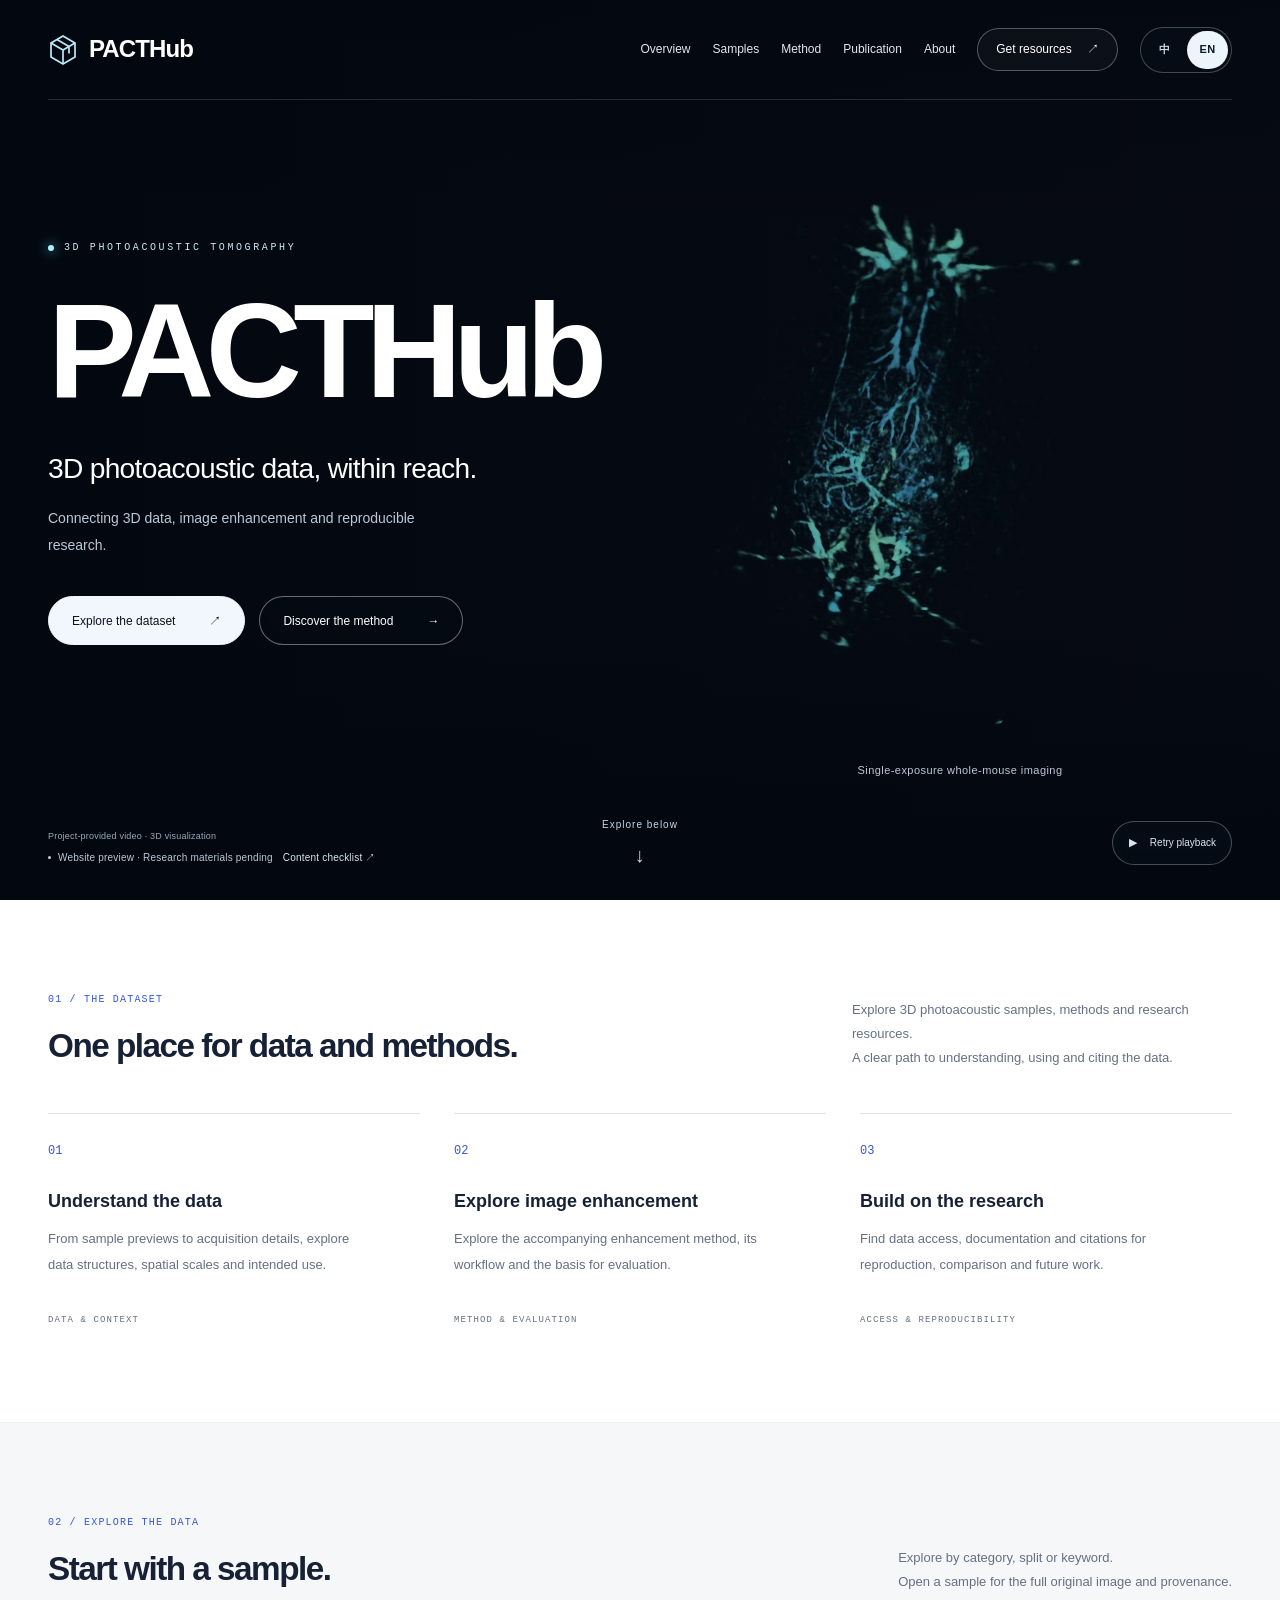
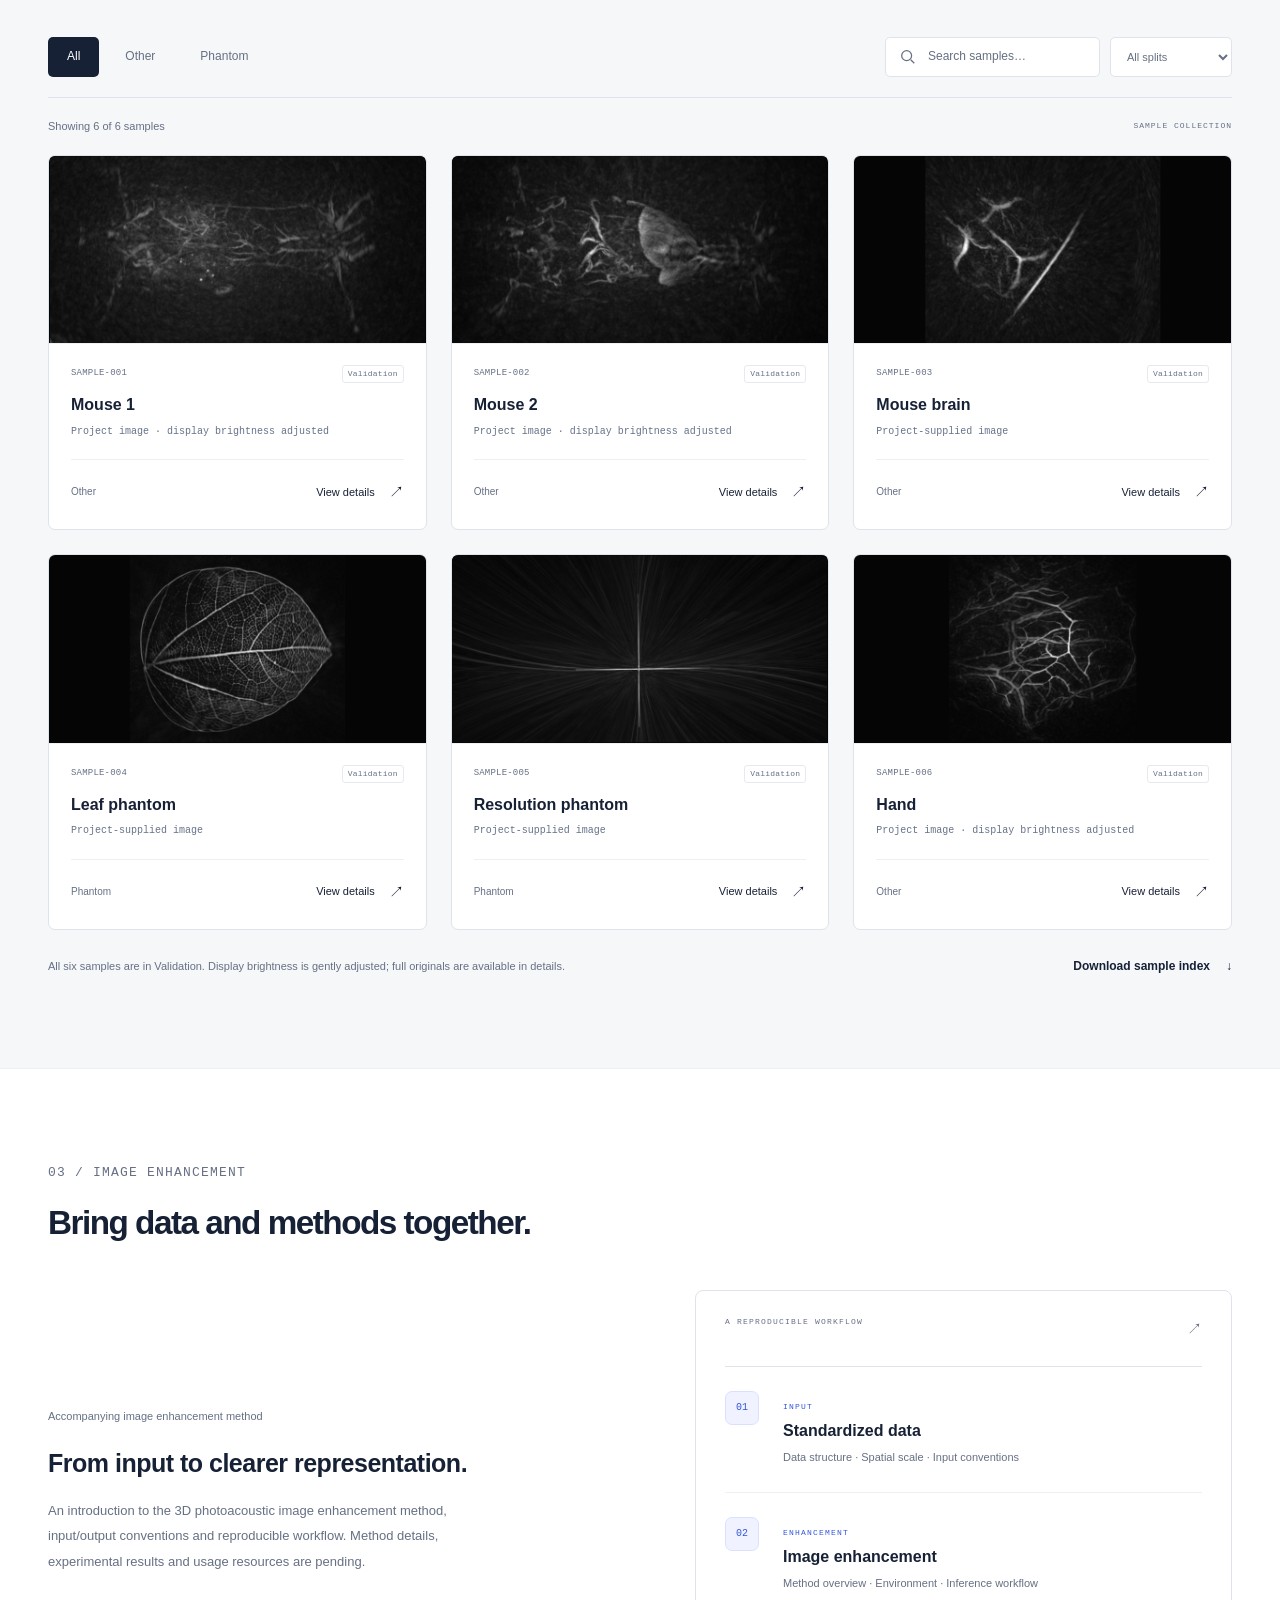
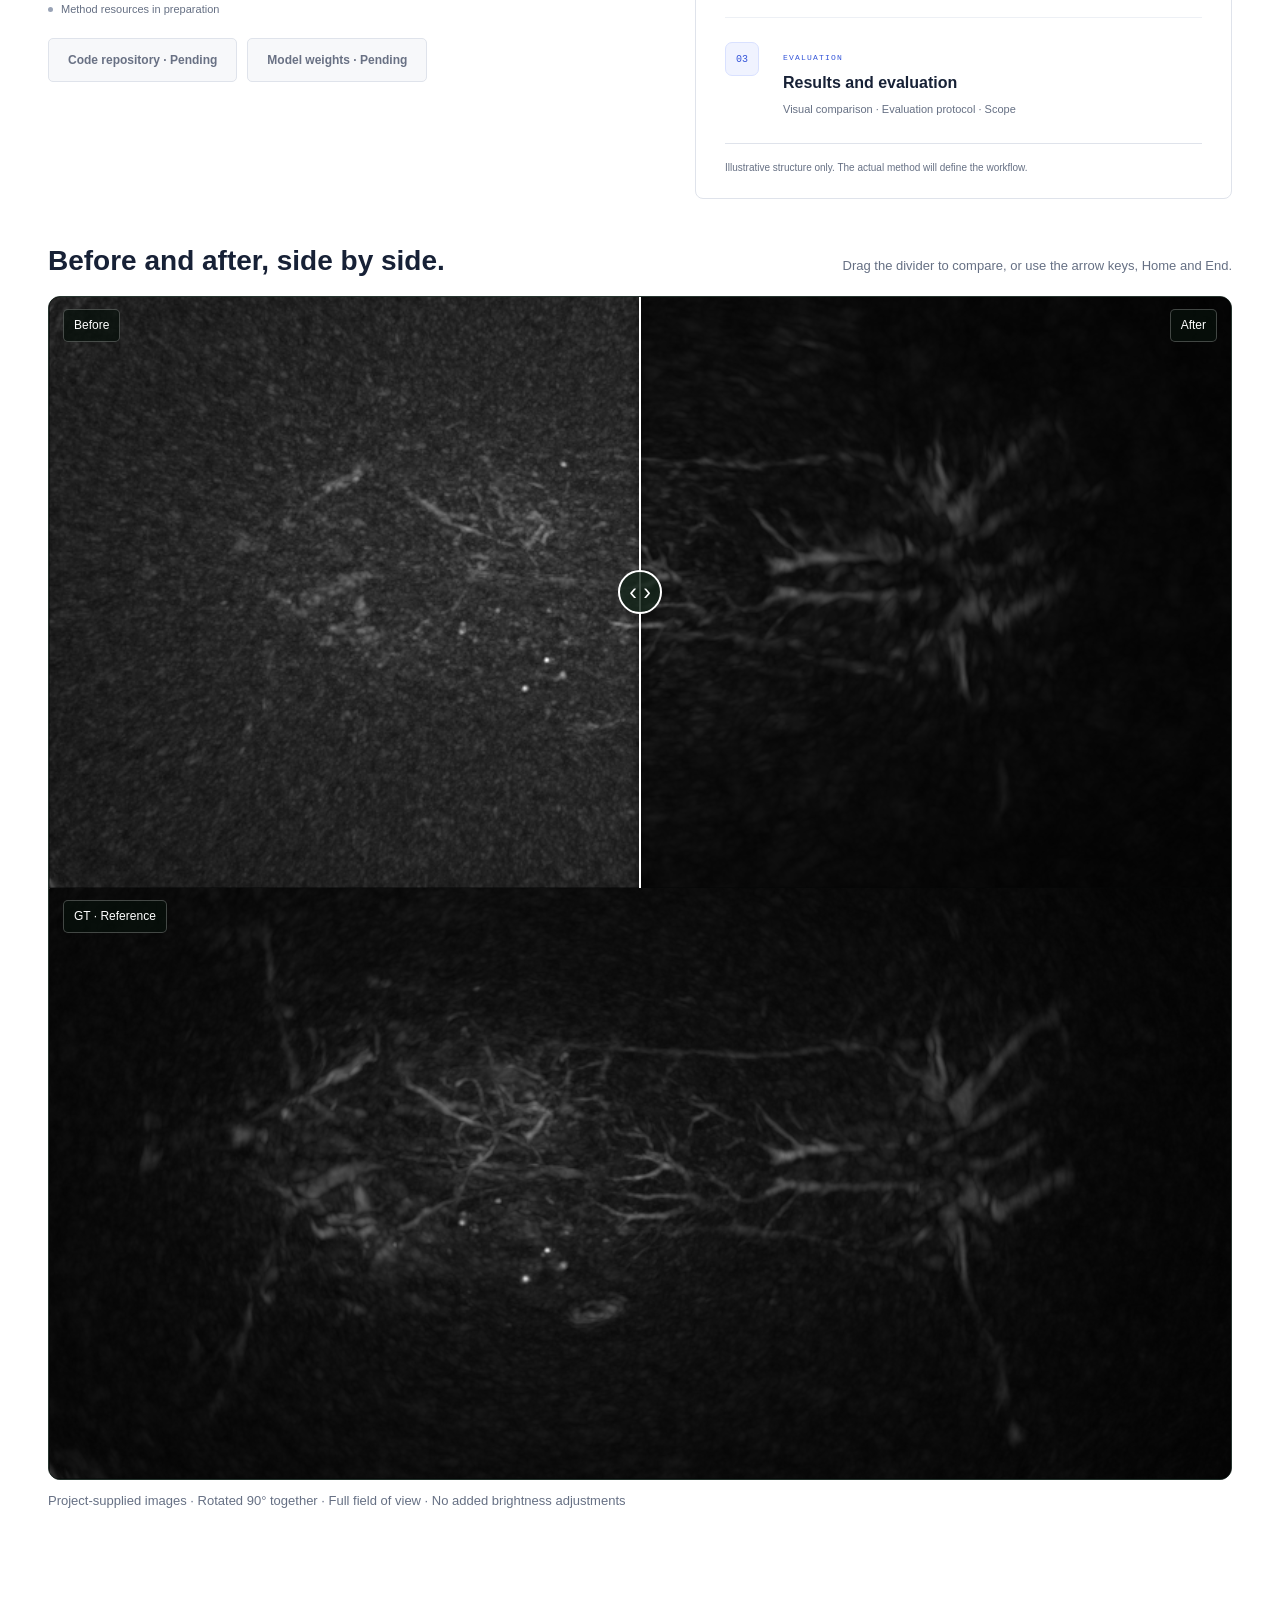
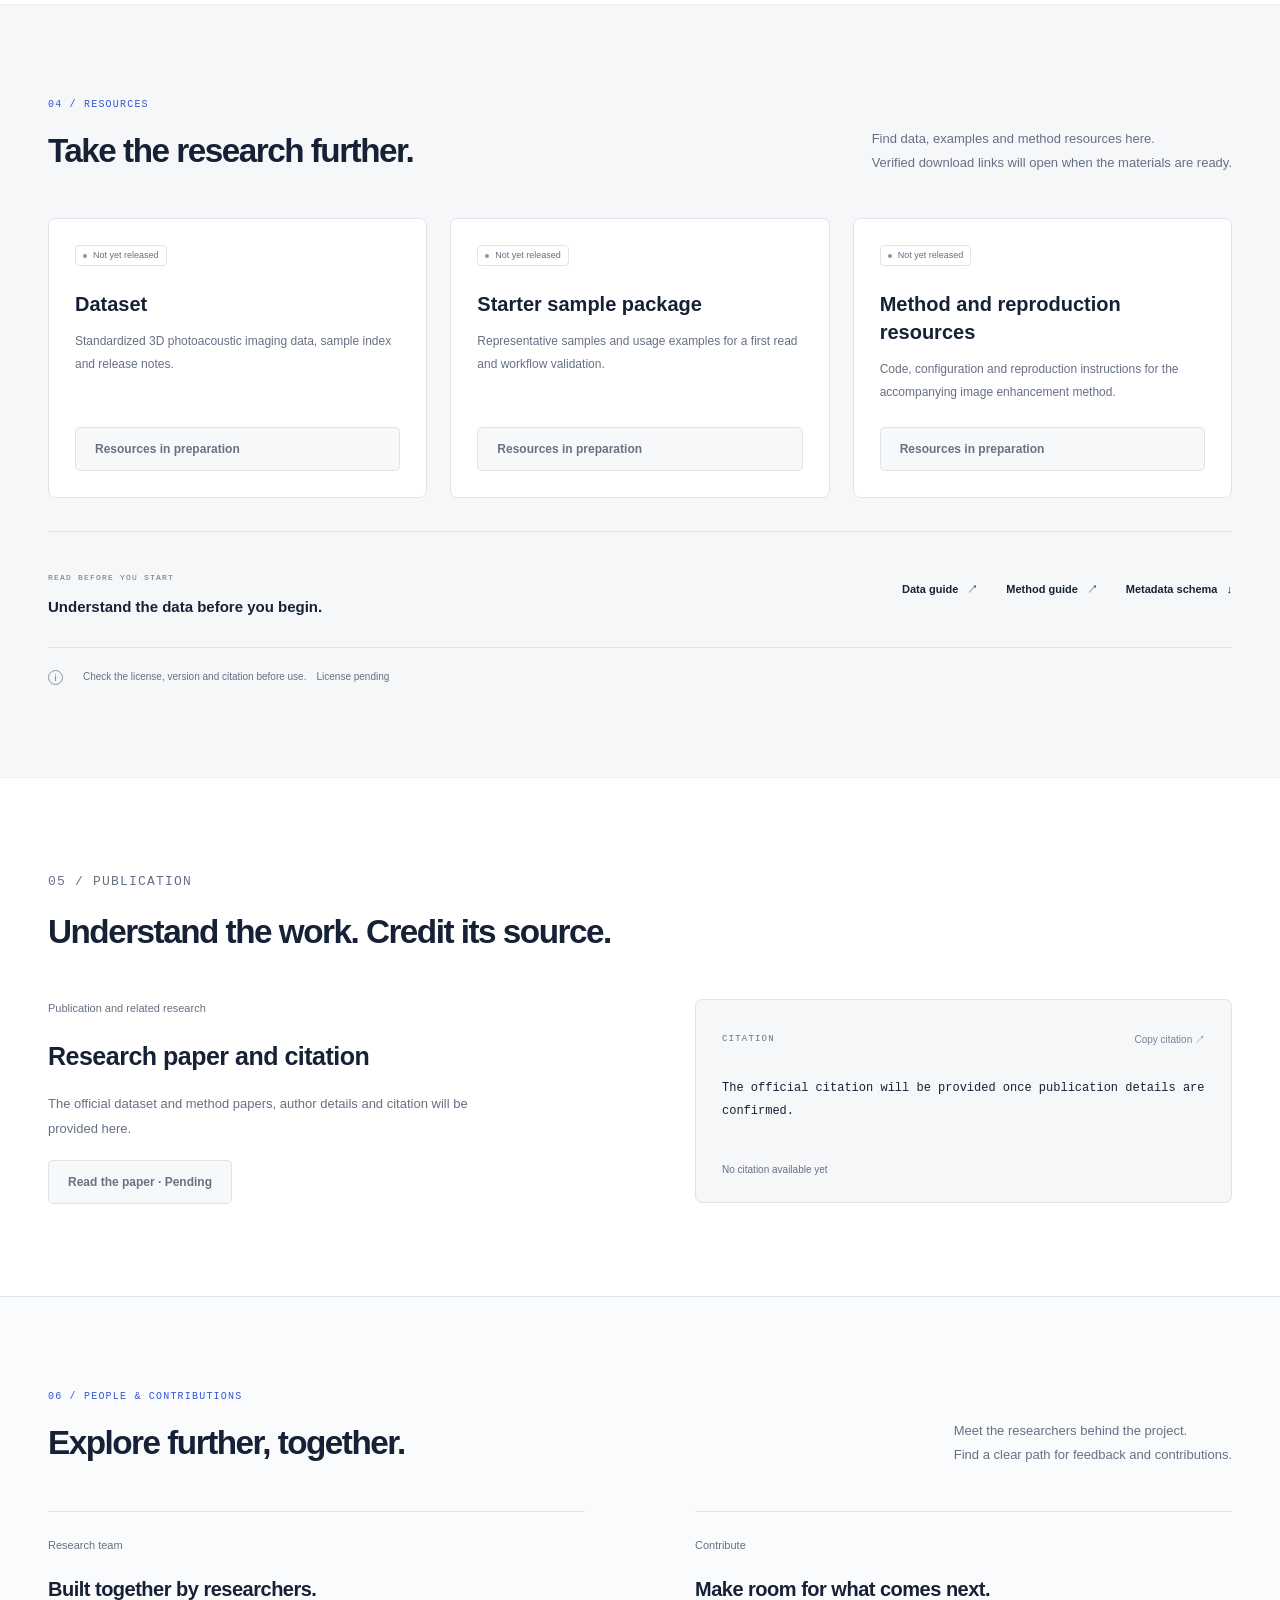
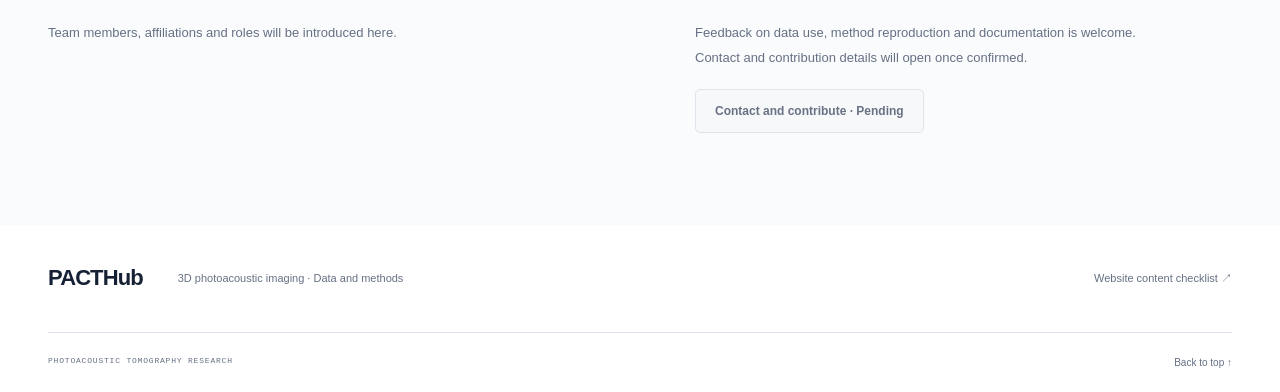
==== index.html @ 49b71a92 "Publish validation gallery and enhancement comparison" ====
<!doctype html>
<html lang="zh-CN">
<head>
  <meta charset="utf-8">
  <meta name="viewport" content="width=device-width, initial-scale=1">
  <meta data-i18n-content="meta.description" name="description" content="PACTHub：三维光声成像数据、图像增强方法与研究资源的统一入口。当前为前端预览，研究内容将陆续补充。">
  <meta name="color-scheme" content="light">
  <title data-i18n="meta.title">PACTHub · 三维光声成像研究资源</title>
  <link rel="icon" href="assets/images/favicon.svg" type="image/svg+xml">
  <link rel="stylesheet" href="assets/css/styles.css">
  <script src="assets/js/i18n.js" defer></script>
  <script src="assets/js/app.js" defer></script>
  <script src="assets/js/enhancement.js" defer></script>
</head>
<body>
<svg class="display-filter-definitions" width="0" height="0" aria-hidden="true" focusable="false"><defs>
<filter id="sample-gamma-80" color-interpolation-filters="sRGB"><feComponentTransfer><feFuncR type="gamma" amplitude="1" exponent="0.8" offset="0"/><feFuncG type="gamma" amplitude="1" exponent="0.8" offset="0"/><feFuncB type="gamma" amplitude="1" exponent="0.8" offset="0"/></feComponentTransfer></filter>
<filter id="sample-gamma-95" color-interpolation-filters="sRGB"><feComponentTransfer><feFuncR type="gamma" amplitude="1" exponent="0.95" offset="0"/><feFuncG type="gamma" amplitude="1" exponent="0.95" offset="0"/><feFuncB type="gamma" amplitude="1" exponent="0.95" offset="0"/></feComponentTransfer></filter>
<filter id="sample-gamma-97" color-interpolation-filters="sRGB"><feComponentTransfer><feFuncR type="gamma" amplitude="1" exponent="0.97" offset="0"/><feFuncG type="gamma" amplitude="1" exponent="0.97" offset="0"/><feFuncB type="gamma" amplitude="1" exponent="0.97" offset="0"/></feComponentTransfer></filter>
</defs></svg>

  <a class="skip-link" href="#main"><span data-i18n="ui.001">跳转到主要内容</span></a>
  <header class="site-header cinematic-header">
    <div class="container header-inner">
      <a class="brand" href="#top" aria-label="PACTHub 首页" data-i18n-aria-label="a11y.home"><svg width="30" height="32" viewBox="0 0 30 32" aria-hidden="true"><path d="m15 2 12 7v14l-12 7-12-7V9z" fill="none" stroke="currentColor" stroke-width="1.7"/><path d="m3 9 12 7 12-7M15 16v14M9 5.5l12 7v7" fill="none" stroke="currentColor" stroke-width="1.7"/></svg><span data-site-title>PACTHub</span></a>
      <div class="language-switch" role="group" aria-label="语言" data-i18n-aria-label="a11y.language"><button type="button" data-language="zh" lang="zh-CN" aria-label="切换为中文" aria-pressed="true">中</button><button type="button" data-language="en" lang="en" aria-label="Switch to English" aria-pressed="false">EN</button></div>
      <button class="menu-toggle" id="menu-toggle" aria-expanded="false" aria-controls="primary-nav" type="button"><span><span data-i18n="ui.002">菜单</span></span><svg width="18" height="18" viewBox="0 0 18 18" aria-hidden="true"><path d="M2 5h14M2 12h14" stroke="currentColor" stroke-width="1.5"/></svg></button>
      <nav class="primary-nav" id="primary-nav" aria-label="主导航" data-i18n-aria-label="a11y.nav"><a href="#overview"><span data-i18n="ui.003">概览</span></a><a href="#explore"><span data-i18n="ui.004">数据样本</span></a><a href="#algorithm"><span data-i18n="ui.005">增强方法</span></a><a href="#publication"><span data-i18n="ui.006">论文与引用</span></a><a href="#team"><span data-i18n="ui.007">关于</span></a><a class="nav-download" href="#downloads"><span data-i18n="ui.008">获取资源</span> <span aria-hidden="true">↗</span></a></nav>
    </div>
  </header>
  <main id="main">
    <section class="hero hero-cinematic" id="top" aria-labelledby="hero-title">
      <div class="hero-media" aria-hidden="true">
        <img class="hero-poster" id="hero-poster" src="assets/images/hero-poster.jpg" alt="" width="1920" height="1080" fetchpriority="high">
        <video class="hero-video" id="hero-video" autoplay muted loop playsinline preload="none" poster="assets/images/hero-poster.jpg" tabindex="-1" disablepictureinpicture disableremoteplayback></video>
      </div>
      <div class="hero-shade" aria-hidden="true"></div>
      <p class="hero-video-caption" id="hero-video-caption" data-i18n="hero.videoCaption">单次曝光全鼠成像</p>
      <div class="container hero-content">
        <div class="hero-copy">
          <p class="eyebrow"><span class="hero-signal" aria-hidden="true"></span> <span data-i18n="ui.009">三维光声断层成像</span></p>
          <h1 id="hero-title" data-site-title>PACTHub</h1>
          <p class="hero-tagline"><span data-i18n="ui.010">让三维光声数据，触手可及。</span></p>
          <p class="hero-description" id="hero-description"><span data-i18n="ui.011">连接三维数据、图像增强与可复现研究。</span></p>
          <div class="hero-actions"><a class="button hero-primary" href="#explore"><span data-i18n="ui.012">探索数据集</span> <span aria-hidden="true">↗</span></a><a class="button hero-secondary" href="#algorithm"><span data-i18n="ui.013">了解增强方法</span> <span aria-hidden="true">→</span></a></div>
        </div>
      </div>
      <div class="container hero-bottom">
        <div class="hero-notes">
          <p id="hero-media-label"><span data-i18n="ui.014">项目提供视频 · 三维影像展示</span></p>
          <div class="demo-banner" id="demo-banner"><span class="status-dot" aria-hidden="true"></span><span><span data-i18n="ui.015">前端预览 · 研究材料待接入</span></span><a href="docs/content-map.html"><span data-i18n="ui.016">内容清单 ↗</span></a></div>
        </div>
        <a class="hero-scroll" href="#overview"><span><span data-i18n="ui.017">向下探索</span></span><span aria-hidden="true">↓</span></a>
        <div class="hero-playback">
          <span id="hero-media-status" role="status" aria-live="polite" class="sr-only"><span data-i18n="ui.018">显示静态封面</span></span>
          <button id="hero-video-toggle" class="hero-video-toggle" type="button" aria-controls="hero-video" aria-label="播放背景视频" data-i18n-aria-label="a11y.playVideo" hidden><span id="hero-video-icon" aria-hidden="true">▶</span><span id="hero-video-button-label"><span data-i18n="ui.019">播放背景</span></span></button>
        </div>
      </div>
    </section>
    <section class="overview container section-block" id="overview" aria-labelledby="overview-title">
      <div class="section-heading horizontal"><div><p class="eyebrow"><span data-i18n="ui.020">01 / 数据集</span></p><h2 id="overview-title"><span data-i18n="ui.021">一个入口，连接数据与方法。</span></h2></div><p id="overview-summary"><span data-i18n="ui.022">围绕三维光声成像，组织样本、方法与研究资料，</span><br><span data-i18n="ui.023">让数据的理解、使用和引用拥有清晰的路径。</span></p></div>
      <div class="overview-grid">
        <article><span class="feature-number">01</span><h3><span data-i18n="ui.024">理解数据</span></h3><p><span data-i18n="ui.025">从样本预览到采集信息，了解数据结构、空间尺度与适用场景。</span></p><span class="mono"><span data-i18n="ui.026">数据与背景</span></span></article>
        <article><span class="feature-number">02</span><h3><span data-i18n="ui.027">探索增强方法</span></h3><p><span data-i18n="ui.028">连接配套图像增强算法，呈现方法思路、使用流程与评估依据。</span></p><span class="mono"><span data-i18n="ui.029">方法与评估</span></span></article>
        <article><span class="feature-number">03</span><h3><span data-i18n="ui.030">延续研究</span></h3><p><span data-i18n="ui.031">从数据获取到文档与引用，为复现、比较和后续工作提供入口。</span></p><span class="mono"><span data-i18n="ui.032">获取与复现</span></span></article>
      </div>
    </section>
    <section class="explore-section section-block" id="explore" aria-labelledby="explore-title">
      <div class="container">
        <div class="section-heading horizontal"><div><p class="eyebrow"><span data-i18n="ui.033">02 / 探索数据</span></p><h2 id="explore-title"><span data-i18n="ui.034">从一个样本开始。</span></h2></div><p><span data-i18n="ui.035">按类型、划分或关键词探索。</span><br><span data-i18n="ui.036">打开样本，查看完整原图与来源记录。</span></p></div>
        <div class="explorer-toolbar">
          <div class="filter-group" id="category-filters" role="group" aria-label="样本类型筛选" data-i18n-aria-label="a11y.categoryFilter"><button class="filter-chip active" type="button" data-category="all" aria-pressed="true"><span data-i18n="ui.037">全部</span></button><button class="filter-chip" type="button" data-category="phantom" aria-pressed="false"><span data-i18n="ui.038">仿体</span></button><button class="filter-chip" type="button" data-category="simulation" aria-pressed="false"><span data-i18n="ui.039">仿真</span></button></div>
          <div class="search-controls"><label class="search-field"><svg viewBox="0 0 20 20" width="18" height="18" aria-hidden="true"><circle cx="8.5" cy="8.5" r="5.5" fill="none" stroke="currentColor" stroke-width="1.4"/><path d="m13 13 4 4" stroke="currentColor" stroke-width="1.4"/></svg><span class="sr-only"><span data-i18n="ui.040">搜索样本编号、名称或标签</span></span><input id="sample-search" type="search" placeholder="搜索样本…" data-i18n-placeholder="a11y.search" autocomplete="off"></label><label><span class="sr-only"><span data-i18n="ui.041">按数据划分筛选</span></span><select id="split-filter"><option value="all" data-i18n="ui.042">全部划分</option><option value="train" data-i18n="ui.043">训练集</option><option value="validation" data-i18n="ui.044">验证集</option><option value="test" data-i18n="ui.045">测试集</option><option value="unspecified" data-i18n="ui.046">未指定</option></select></label></div>
        </div>
        <div class="results-meta"><p id="results-count" role="status" aria-live="polite"><span data-i18n="ui.047">正在读取样本索引…</span></p><span class="mono"><span data-i18n="ui.048">样本集合</span></span></div>
        <div id="sample-grid" class="sample-grid" aria-label="样本列表" data-i18n-aria-label="a11y.sampleList"></div>
        <div id="empty-state" class="empty-state" hidden><span aria-hidden="true">⌕</span><h3><span data-i18n="ui.049">没有匹配的样本</span></h3><p><span data-i18n="ui.050">试试其他关键词，或清除当前筛选条件。</span></p><button id="clear-filters" class="button button-secondary" type="button"><span data-i18n="ui.051">清除筛选</span></button></div>
        <div id="load-error" class="load-error" role="alert" hidden><h3><span data-i18n="ui.052">暂时无法读取样本索引</span></h3><p id="error-detail"><span data-i18n="ui.053">请检查样本文件是否存在。</span></p><button id="retry-load" class="button button-secondary" type="button"><span data-i18n="ui.054">重新加载</span></button></div>
        <noscript><p class="load-error" lang="zh-CN">样本搜索与语言切换需要 JavaScript。可直接<a href="data/samples.json">查看样例索引</a>或<a href="docs/data-guide.html">阅读双语数据说明</a>。</p><p class="load-error" lang="en">Sample search and language switching require JavaScript. You can still <a href="data/samples.json">open the sample index</a> or <a href="docs/data-guide.html">read the bilingual data guide</a>.</p></noscript>
        <div class="index-footnote"><span><span data-i18n="ui.055">六个样本均为验证集；展示亮度适度调整，详情可查看原图。</span></span><a class="text-link" href="data/samples.json" download><span data-i18n="ui.056">下载样本索引</span> <span aria-hidden="true">↓</span></a></div>
      </div>
    </section>
    <section class="container section-block" id="algorithm" aria-labelledby="algorithm-title">
      <div class="section-heading"><p class="eyebrow"><span data-i18n="ui.057">03 / 图像增强</span></p><h2 id="algorithm-title"><span data-i18n="ui.058">让数据与方法相互连接。</span></h2></div>
      <div class="algorithm-layout">
        <div class="algorithm-copy"><span class="section-kicker"><span data-i18n="ui.059">配套图像增强算法</span></span><h3 id="algorithm-name"><span data-i18n="ui.060">从输入，到更清晰的表达。</span></h3><p id="algorithm-summary"><span data-i18n="ui.061">围绕三维光声图像增强，集中展示方法思路、输入输出约定与可复现流程。具体方法、实验结果和使用资料将在此补充。</span></p><p class="resource-status" id="algorithm-status"><span data-i18n="ui.062">方法资料准备中</span></p><div id="algorithm-resources" class="resource-buttons"><button type="button" class="button button-secondary" disabled><span data-i18n="ui.063">代码仓库 · 待补充</span></button><button type="button" class="button button-secondary" disabled><span data-i18n="ui.064">模型权重 · 待补充</span></button></div></div>
        <div class="method-panel"><div class="method-panel-top"><span class="mono"><span data-i18n="ui.065">可复现的工作流程</span></span><span aria-hidden="true">↗</span></div><ol class="pipeline" aria-label="方法展示结构示意" data-i18n-aria-label="a11y.pipeline"><li><span class="pipeline-number">01</span><div><span class="mono"><span data-i18n="ui.066">输入</span></span><h4><span data-i18n="ui.067">标准化数据</span></h4><p><span data-i18n="ui.068">数据结构 · 空间尺度 · 输入约定</span></p></div></li><li><span class="pipeline-number">02</span><div><span class="mono"><span data-i18n="ui.069">增强</span></span><h4><span data-i18n="ui.070">图像增强</span></h4><p><span data-i18n="ui.071">方法概览 · 运行环境 · 推理流程</span></p></div></li><li><span class="pipeline-number">03</span><div><span class="mono"><span data-i18n="ui.072">评估</span></span><h4><span data-i18n="ui.073">结果与评估</span></h4><p><span data-i18n="ui.074">视觉对比 · 评估协议 · 适用范围</span></p></div></li></ol><p class="method-caption"><span data-i18n="ui.075">展示结构示意，具体流程以实际方法为准。</span></p></div>
      </div>
      <figure class="enhancement-comparison" aria-labelledby="enhancement-title">
        <figcaption class="enhancement-heading"><h3 id="enhancement-title" data-i18n="enhancement.title">增强前后，直观对比。</h3><p id="enhancement-help" data-i18n="enhancement.help">拖动中间分界线查看增强前后；也可使用方向键、Home 和 End。</p></figcaption>
        <div class="enhancement-stack">
          <div id="enhancement-slider" class="enhancement-frame enhancement-slider" role="slider" tabindex="0" aria-valuemin="0" aria-valuemax="100" aria-valuenow="50" aria-label="增强前后分界线" data-i18n-aria-label="enhancement.slider" aria-describedby="enhancement-help" aria-controls="enhancement-before">
            <div class="enhancement-layer"><img class="enhancement-image" src="assets/images/enhancement/02_Restormer_final321000.png" width="400" height="800" alt="" draggable="false" loading="lazy"></div>
            <div id="enhancement-before" class="enhancement-layer enhancement-before"><img class="enhancement-image" src="assets/images/enhancement/01_input_single_frame24.png" width="400" height="800" alt="" draggable="false" loading="lazy"></div>
            <span class="enhancement-label enhancement-label-before" data-i18n="enhancement.before">增强前</span>
            <span class="enhancement-label enhancement-label-after" data-i18n="enhancement.after">增强后</span>
            <span class="enhancement-divider" aria-hidden="true"><span>‹ ›</span></span>
          </div>
          <div class="enhancement-frame enhancement-gt" role="img" aria-label="GT 参考图像，与上方保持相同方向和视野" data-i18n-aria-label="enhancement.gtAlt">
            <img class="enhancement-image" src="assets/images/enhancement/03_GT20.png" width="400" height="800" alt="" draggable="false" loading="lazy">
            <span class="enhancement-label" data-i18n="enhancement.gt">GT · 参考图像</span>
          </div>
        </div>
        <p class="enhancement-note" data-i18n="enhancement.note">项目提供图像 · 统一旋转 90° · 完整视野 · 未作额外亮度调整</p>
      </figure>
    </section>
    <section class="downloads-section section-block" id="downloads" aria-labelledby="downloads-title"><div class="container"><div class="section-heading horizontal"><div><p class="eyebrow"><span data-i18n="ui.076">04 / 研究资源</span></p><h2 id="downloads-title"><span data-i18n="ui.077">研究，从这里继续。</span></h2></div><p><span data-i18n="ui.078">数据、示例与方法资源集中于此。</span><br><span data-i18n="ui.079">经确认的下载入口将在资料补充后开放。</span></p></div><div class="download-grid" id="download-grid"><article class="download-card"><span class="status-pill"><span data-i18n="ui.080">待发布</span></span><h3><span data-i18n="ui.081">数据集</span></h3><p><span data-i18n="ui.082">标准化的三维光声成像数据与配套索引。</span></p><button class="button button-secondary" disabled><span data-i18n="ui.083">资料准备中</span></button></article></div><div class="usage-row" id="docs"><div><span class="mono"><span data-i18n="ui.084">开始之前</span></span><h3><span data-i18n="ui.085">先了解数据，再开始实验。</span></h3></div><a class="text-link" href="docs/data-guide.html"><span data-i18n="ui.086">数据说明</span> <span aria-hidden="true">↗</span></a><a class="text-link" href="docs/algorithm-guide.html"><span data-i18n="ui.087">算法使用说明</span> <span aria-hidden="true">↗</span></a><a class="text-link" href="data/metadata.schema.json" download><span data-i18n="ui.088">元数据规范</span> <span aria-hidden="true">↓</span></a></div><div class="release-note" id="release"><span class="note-symbol" aria-hidden="true">i</span><p><span data-i18n="ui.089">使用前请确认适用许可、版本与引用方式。</span><span id="license-status"><span data-i18n="ui.090">使用许可待补充</span></span></p></div></div></section>
    <section class="container section-block" id="publication" aria-labelledby="publication-title"><div class="section-heading"><p class="eyebrow"><span data-i18n="ui.091">05 / 论文与引用</span></p><h2 id="publication-title"><span data-i18n="ui.092">理解工作，也让来源清晰。</span></h2></div><div class="publication-layout"><div class="paper-copy"><span class="section-kicker"><span data-i18n="ui.093">论文与相关研究</span></span><h3 id="paper-title"><span data-i18n="ui.094">研究论文与引用</span></h3><p id="paper-summary"><span data-i18n="ui.095">这里将收录数据集与配套方法的正式论文、作者信息及引用方式。</span></p><div id="paper-resources" class="resource-buttons"><button type="button" class="button button-secondary" disabled><span data-i18n="ui.096">阅读论文 · 待补充</span></button></div></div><div class="citation-panel"><div class="citation-top"><span class="mono"><span data-i18n="ui.097">引用</span></span><button id="copy-citation" class="copy-button" disabled type="button" aria-label="复制正式引用" data-i18n-aria-label="a11y.copyCitation"><span data-i18n="ui.098">复制引用</span> <span aria-hidden="true">↗</span></button></div><p id="citation-note"><span data-i18n="ui.099">正式引用信息将在论文资料确认后提供。</span></p><p id="citation-status" class="citation-status" role="status" aria-live="polite"><span data-i18n="ui.100">暂未提供可用引用</span></p></div></div></section>
    <section class="team-section section-block" id="team" aria-labelledby="team-title"><div class="container"><div class="section-heading horizontal"><div><p class="eyebrow"><span data-i18n="ui.101">06 / 团队与贡献</span></p><h2 id="team-title"><span data-i18n="ui.102">共同推进，持续探索。</span></h2></div><p><span data-i18n="ui.103">认识项目背后的研究者。</span><br><span data-i18n="ui.104">让反馈与贡献拥有明确的入口。</span></p></div><div class="team-grid"><article><span class="section-kicker"><span data-i18n="ui.105">研究团队</span></span><div id="team-members"><h3><span data-i18n="ui.106">由研究者，共同构建。</span></h3><p><span data-i18n="ui.107">团队成员、所属机构与分工将在这里介绍。</span></p></div></article><article><span class="section-kicker"><span data-i18n="ui.108">参与贡献</span></span><h3><span data-i18n="ui.109">为后续研究留下更多可能。</span></h3><p id="contribution-summary"><span data-i18n="ui.110">欢迎围绕数据使用、方法复现与文档改进提供反馈。项目联系与贡献方式将在确认后开放。</span></p><div id="contribution-resources" class="resource-buttons"><button type="button" class="button button-secondary" disabled><span data-i18n="ui.111">联系与贡献 · 待补充</span></button></div></article></div></div></section>
  </main>
  <footer class="site-footer"><div class="container footer-inner"><a class="brand" href="#top"><span data-site-title>PACTHub</span></a><p><span data-i18n="ui.112">三维光声成像 · 数据与方法</span></p><a href="docs/content-map.html"><span data-i18n="ui.113">网站内容清单</span> <span aria-hidden="true">↗</span></a></div><div class="container footer-bottom"><span><span data-i18n="ui.114">光声断层成像研究</span></span><a href="#top"><span data-i18n="ui.115">返回顶部</span> <span aria-hidden="true">↑</span></a></div></footer>
  <dialog id="sample-dialog" aria-labelledby="detail-title"><div class="dialog-shell"><header class="dialog-header"><span class="eyebrow"><span data-i18n="ui.116">样本详情</span></span><div class="language-switch" role="group" aria-label="语言" data-i18n-aria-label="a11y.language"><button type="button" data-language="zh" lang="zh-CN" aria-label="切换为中文" aria-pressed="true">中</button><button type="button" data-language="en" lang="en" aria-label="Switch to English" aria-pressed="false">EN</button></div><button class="icon-button" id="close-dialog" aria-label="关闭样本详情" data-i18n-aria-label="a11y.closeSample" type="button">×</button></header><div id="detail-content"></div><footer class="dialog-footer"><span><span data-i18n="ui.117">索引元数据 · 无体数据附件</span></span><button id="download-sample" class="button button-primary" type="button"><span data-i18n="ui.118">导出样本索引 ↓</span></button></footer></div></dialog>
</body>
</html>
---- assets/css/styles.css ----
/* PACTHub — a quiet, editorial research interface. No remote fonts or assets. */
:root{--bg:#fff;--surface:#f6f7f9;--surface-blue:#f0f3ff;--text:#172136;--muted:#667084;--line:#dfe3eb;--accent:#3556d9;--accent-dim:#d9e1ff;--mono:"SFMono-Regular",Consolas,"Liberation Mono",monospace;--sans:Inter,-apple-system,BlinkMacSystemFont,"Segoe UI","PingFang SC","Hiragino Sans GB","Microsoft YaHei",sans-serif}
*{box-sizing:border-box}html{scroll-behavior:smooth;scroll-padding-top:100px}body{margin:0;font-family:var(--sans);color:var(--text);background:var(--bg);font-size:15px;line-height:1.75;-webkit-font-smoothing:antialiased}body.modal-open{overflow:hidden}a{color:inherit;text-decoration:none}button,input,select{font:inherit}button,a,input,select{-webkit-tap-highlight-color:transparent}button{cursor:pointer}button:disabled{cursor:not-allowed}button{color:inherit}img,svg{vertical-align:middle}img{max-width:100%;height:auto}h1,h2,h3,h4,p,figure{margin:0}h1,h2,h3,h4{font-weight:600;line-height:1.4}button:focus-visible,a:focus-visible,input:focus-visible,select:focus-visible{outline:3px solid var(--accent);outline-offset:4px}::selection{background:var(--accent-dim)}[hidden]{display:none!important}.container{width:min(1200px,calc(100% - 96px));margin-inline:auto}.sr-only{position:absolute;width:1px;height:1px;padding:0;margin:-1px;overflow:hidden;clip:rect(0,0,0,0);white-space:nowrap;border:0}.skip-link{position:fixed;top:-80px;left:16px;z-index:100;padding:10px 18px;background:var(--text);color:white;border-radius:5px}.skip-link:focus{top:12px}.mono,.eyebrow{font-family:var(--mono);font-size:10px;line-height:1.6;letter-spacing:1.2px}.eyebrow{font-weight:500;color:var(--accent);margin-bottom:19px;display:flex;align-items:center;gap:10px}.small-cross{font-family:var(--sans);font-size:20px;font-weight:400}.status-dot{display:inline-block;width:5px;height:5px;background:var(--accent);border-radius:50%;flex:none}.demo-banner{min-height:36px;padding:8px 24px;display:flex;align-items:center;justify-content:center;gap:10px;background:var(--surface-blue);font-size:11px;color:#4b597c;line-height:1.5}.demo-banner strong{font-weight:600}.demo-banner a{margin-left:12px;color:var(--accent);white-space:nowrap}.site-header{position:sticky;top:0;background:rgba(255,255,255,.97);border-bottom:1px solid var(--line);z-index:30}.header-inner{height:82px;display:flex;align-items:center;justify-content:space-between;gap:30px}.brand{display:inline-flex;align-items:center;gap:11px;font-size:24px;font-weight:650;letter-spacing:-.9px;white-space:nowrap;line-height:1.2}.brand svg{color:var(--accent)}.primary-nav{display:flex;align-items:center;gap:28px;font-size:12px}.primary-nav>a{padding:10px 0;color:#596174;transition:color .15s}.primary-nav>a:hover{color:var(--accent)}.primary-nav .nav-download{border:1px solid var(--line);padding:9px 15px;border-radius:5px;color:var(--text)}.nav-download span{margin-left:12px}.menu-toggle{display:none;align-items:center;gap:12px;min-height:44px;border:0;background:none;font-size:13px}.hero{display:grid;grid-template-columns:1.06fr 1fr;align-items:center;gap:55px;min-height:650px;padding-block:74px 83px}.hero h1{font-size:clamp(32px,3.8vw,51px);letter-spacing:-2px;line-height:1.43;font-weight:620;margin:24px 0}.hero h1 span{color:var(--accent)}.hero-description{font-size:16px;line-height:1.95;color:var(--muted);max-width:460px}.hero-actions{display:flex;align-items:center;gap:28px;margin-top:31px}.button{min-height:44px;display:inline-flex;align-items:center;justify-content:center;gap:27px;border:1px solid transparent;border-radius:5px;padding:11px 19px;font-size:12px;font-weight:550;line-height:1.5;transition:background .15s, border-color .15s, transform .15s}.button-primary{background:var(--accent);color:#fff;box-shadow:0 3px 6px #3556d912}.button-primary:hover{background:#2646c4;transform:translateY(-1px)}.button-secondary{background:white;border-color:var(--line)}.button-secondary:hover:enabled,.button-secondary[href]:hover{border-color:#acb7d9;background:#f8faff}.button:disabled{background:#f7f8fa;border-color:var(--line);color:#697184;box-shadow:none}.text-link{display:inline-flex;align-items:center;gap:16px;font-size:12px;font-weight:550;color:var(--text);line-height:1.6}.text-link:hover{color:var(--accent)}.hero-topics{display:flex;align-items:center;gap:17px;margin-top:39px;color:var(--muted);font-size:10px}.hero-topics span+span{border-left:1px solid var(--line);padding-left:17px}.hero-visual{position:relative;min-width:0;background:linear-gradient(140deg,#f9fafe 0%,#f1f4fc 65%,#f7f8fc 100%);border:1px solid #edf0f7;border-radius:10px;overflow:hidden}.visual-top{position:absolute;top:22px;left:24px;right:24px;display:flex;justify-content:space-between;font-family:var(--mono);font-size:8px;letter-spacing:1.2px;color:#647088}.visual-marker{color:var(--accent)}.hero-visual img{width:100%;display:block}.hero-visual figcaption{display:flex;justify-content:space-between;align-items:center;padding:0 24px 21px;color:#647088;font-size:9px;letter-spacing:.5px}.section-block{padding-block:92px}.overview{padding-top:36px;border-top:1px solid var(--line)}.section-heading{margin-bottom:43px}.section-heading h2{font-size:clamp(26px,2.6vw,34px);letter-spacing:-1.1px;line-height:1.45}.section-heading .eyebrow{margin-bottom:14px}.section-heading>p,.section-heading.horizontal>p{font-size:13px;color:var(--muted);line-height:1.85;max-width:380px}.section-heading.horizontal{display:flex;align-items:flex-end;justify-content:space-between;gap:44px}.overview-grid{display:grid;grid-template-columns:repeat(3,1fr);gap:34px}.overview-grid article{border-top:1px solid var(--line);padding:27px 0 0}.feature-number{font-family:var(--mono);font-size:12px;color:var(--accent);display:block;margin-bottom:27px}.overview-grid h3{font-size:18px;margin-bottom:12px}.overview-grid p{font-size:13px;line-height:1.95;color:var(--muted);max-width:310px;margin-bottom:27px}.overview-grid .mono{font-size:9px;color:#667084;letter-spacing:1.1px}.explore-section{background:var(--surface);border-block:1px solid #edf0f4}.explorer-toolbar{display:flex;justify-content:space-between;align-items:center;gap:25px;padding-bottom:20px;border-bottom:1px solid var(--line)}.filter-group{display:flex;flex-wrap:wrap;gap:7px}.filter-chip{padding:8px 18px;min-height:40px;border:1px solid transparent;border-radius:5px;background:none;color:var(--muted);font-size:12px;white-space:nowrap}.filter-chip:hover{background:#e8ecf4}.filter-chip.active{background:var(--text);color:#fff}.search-controls{display:flex;align-items:center;gap:10px}.search-field{display:flex;align-items:center;gap:9px;padding:0 13px;border:1px solid var(--line);border-radius:5px;background:white;height:40px;color:var(--muted)}.search-field input{width:160px;min-width:0;border:0;outline:none!important;background:none;color:var(--text);font-size:12px}.search-field:focus-within{outline:2px solid var(--accent);outline-offset:2px}.search-field input::placeholder{color:#667084}.search-controls select{height:40px;max-width:145px;font-size:11px;border:1px solid var(--line);border-radius:5px;background:#fff;padding:0 30px 0 12px;color:var(--muted)}.results-meta{display:flex;justify-content:space-between;align-items:center;gap:15px;font-size:11px;color:var(--muted);margin:19px 0}.results-meta .mono{font-size:8px;letter-spacing:1px}.sample-grid{display:grid;grid-template-columns:repeat(3,minmax(0,1fr));gap:24px;min-height:0}.sample-card{overflow:hidden;background:white;border:1px solid var(--line);border-radius:7px;transition:border-color .18s,box-shadow .18s,transform .18s}.sample-card:hover{border-color:#b7c3e8;box-shadow:0 10px 24px #15274806;transform:translateY(-3px)}.sample-image{position:relative;aspect-ratio:1.9;overflow:hidden;background:#edf0f7;border-bottom:1px solid #eef0f5}.sample-image img{width:100%;height:100%;display:block;object-fit:cover}.demo-tag{display:inline-flex;align-items:center;min-height:21px;border:1px solid #d5ddea;border-radius:3px;padding:2px 6px;background:#ffffffeb;color:#596680;font-family:var(--mono);font-size:8px;letter-spacing:.5px;line-height:1.4}.sample-image .demo-tag{position:absolute;top:13px;left:13px}.image-caption{position:absolute;bottom:11px;left:15px;font-family:var(--mono);font-size:7px;letter-spacing:1px;color:#5e6a84}.sample-content{padding:21px 22px 17px}.sample-topline{display:flex;align-items:center;justify-content:space-between;gap:8px;font-family:var(--mono);font-size:9px;color:var(--muted);letter-spacing:.2px}.split-tag{border:1px solid #e6e9ef;border-radius:3px;padding:1px 5px;font-size:8px;color:#657089}.sample-content h3{font-size:16px;font-weight:550;margin:11px 0 6px}.sample-specs{display:flex;align-items:center;gap:8px;font-family:var(--mono);font-size:10px;color:#667289}.sample-specs span:last-child{font-size:7px;letter-spacing:1px}.sample-footer{border-top:1px solid #eef0f5;margin-top:19px;padding-top:12px;display:flex;align-items:center;justify-content:space-between}.sample-category{font-size:10px;color:var(--muted)}.detail-button{display:flex;align-items:center;gap:14px;border:0;background:none;font-size:11px;padding:7px 0 7px 12px;color:var(--text)}.detail-button:hover{color:var(--accent)}.detail-button span{font-size:15px}.index-footnote{display:flex;justify-content:space-between;align-items:center;gap:25px;margin-top:27px;font-size:11px;color:var(--muted)}.empty-state,.load-error{background:white;border:1px solid var(--line);border-radius:7px;padding:55px 24px;text-align:center}.empty-state>span{display:block;font-size:40px;color:var(--muted);margin-bottom:10px}.empty-state h3,.load-error h3{font-size:19px}.empty-state p,.load-error p{color:var(--muted);font-size:13px;margin:10px auto 20px;max-width:620px;overflow-wrap:anywhere}.load-error a{color:var(--accent);text-decoration:underline}.algorithm-layout{display:grid;grid-template-columns:1fr 1fr;gap:110px;align-items:center}.section-kicker{display:block;font-size:11px;color:var(--muted);margin-bottom:20px}.algorithm-copy h3,.paper-copy h3,.team-grid h3{font-size:25px;letter-spacing:-.5px;margin-bottom:17px}.algorithm-copy>p:not(.resource-status),.paper-copy>p,.team-grid p{color:var(--muted);font-size:13px;line-height:1.95;max-width:450px}.resource-status{display:flex;align-items:center;gap:8px;color:var(--muted);font-size:11px;margin-top:26px}.resource-status:before{content:"";width:5px;height:5px;border-radius:50%;background:#99a3b6}.resource-buttons{display:flex;flex-wrap:wrap;gap:10px;margin-top:19px}.method-panel{border:1px solid var(--line);border-radius:8px;padding:25px 29px 21px;background:#fff}.method-panel-top{display:flex;justify-content:space-between;color:var(--muted);padding-bottom:23px;border-bottom:1px solid var(--line)}.method-panel-top .mono{font-size:8px}.pipeline{list-style:none;margin:0;padding:0}.pipeline li{position:relative;display:flex;gap:24px;padding:24px 0}.pipeline li:not(:last-child){border-bottom:1px solid #edf0f5}.pipeline-number{display:flex;align-items:center;justify-content:center;flex:none;width:34px;height:34px;border:1px solid var(--accent-dim);border-radius:7px;color:var(--accent);background:var(--surface-blue);font-family:var(--mono);font-size:10px}.pipeline .mono{font-size:8px;color:var(--accent)}.pipeline h4{font-size:16px;margin:3px 0 6px}.pipeline p{font-size:11px;color:var(--muted)}.method-caption{border-top:1px solid var(--line);padding-top:15px;font-size:10px;color:var(--muted)}.downloads-section{background:var(--surface);border-block:1px solid #edf0f4}.download-grid{display:grid;grid-template-columns:repeat(3,minmax(0,1fr));gap:23px}.download-card{background:white;border:1px solid var(--line);border-radius:7px;padding:26px;display:flex;flex-direction:column;align-items:flex-start}.status-pill{display:inline-flex;align-items:center;gap:6px;border:1px solid var(--line);border-radius:4px;padding:2px 7px;font-size:9px;color:var(--muted);line-height:1.6}.status-pill:before{content:"";width:4px;height:4px;border-radius:50%;background:#8a96aa}.download-card h3{font-size:20px;margin:24px 0 12px}.download-card>p{font-size:12px;color:var(--muted);line-height:1.9;margin-bottom:24px;flex:1}.download-meta{font-family:var(--mono);font-size:9px;color:var(--muted);display:flex;flex-wrap:wrap;gap:10px;margin-bottom:18px}.download-card>.button{width:100%;justify-content:space-between}.usage-row{display:flex;align-items:center;gap:28px;margin-top:33px;padding:30px 0;border-block:1px solid var(--line)}.usage-row>div{margin-right:auto}.usage-row .mono{font-size:8px;color:var(--muted)}.usage-row h3{font-size:15px;margin-top:7px}.usage-row .text-link{font-size:11px;gap:9px;white-space:nowrap}.release-note{display:flex;gap:10px;align-items:flex-start;margin-top:20px;font-size:10px;color:var(--muted)}.note-symbol{width:15px;height:15px;flex:none;border:1px solid #8c95a7;border-radius:50%;text-align:center;font-size:9px;line-height:14px;margin-top:2px}.release-note p span{margin-left:10px}.publication-layout{display:grid;grid-template-columns:1fr 1fr;gap:110px;align-items:start}.citation-panel{background:var(--surface);border:1px solid var(--line);border-radius:7px;padding:24px 26px;min-height:204px;display:flex;flex-direction:column}.citation-top{display:flex;justify-content:space-between;align-items:center;gap:18px;color:var(--muted);padding-bottom:23px}.citation-top .mono{font-size:9px}.copy-button{background:none;border:none;color:var(--accent);font-size:10px;padding:5px 0;min-height:30px}.copy-button:disabled{color:#758099}.citation-panel>p:first-of-type{font-family:var(--mono);font-size:12px;line-height:1.9;white-space:pre-wrap;overflow-wrap:anywhere;flex:1}.citation-status{font-size:10px;color:var(--muted);margin-top:25px}.team-section{border-top:1px solid var(--line);background:#fafbfc}.team-grid{display:grid;grid-template-columns:1fr 1fr;gap:110px}.team-grid>article{border-top:1px solid var(--line);padding-top:24px}.team-grid h3{font-size:20px}.team-member{margin-top:16px;padding-top:16px;border-top:1px solid var(--line)}.team-member:first-child{margin-top:0;padding-top:0;border:0}.team-member h3{margin-bottom:4px;font-size:18px}.team-member p{font-size:11px}.team-member a{color:var(--accent)}.site-footer{background:white}.footer-inner{display:flex;align-items:center;gap:35px;padding-block:40px}.footer-inner .brand{font-size:22px}.footer-inner p{font-size:11px;color:var(--muted);margin-right:auto}.footer-inner>a:last-child{font-size:11px;color:var(--muted)}.footer-bottom{display:flex;justify-content:space-between;gap:20px;padding-block:21px;border-top:1px solid var(--line);font-family:var(--mono);font-size:8px;letter-spacing:.8px;color:var(--muted)}.footer-bottom a{font-family:var(--sans);font-size:10px;letter-spacing:0}dialog{padding:0;border:1px solid var(--line);border-radius:10px;background:white;color:var(--text);width:min(740px,calc(100% - 32px));max-height:calc(100dvh - 48px);box-shadow:0 30px 100px #14223b33}dialog::backdrop{background:#13213c70;backdrop-filter:blur(3px)}.dialog-shell{padding:26px 32px}.dialog-header{display:flex;justify-content:space-between;align-items:center;border-bottom:1px solid var(--line);margin-bottom:27px;padding-bottom:16px}.dialog-header .eyebrow{margin:0;font-size:9px}.icon-button{display:grid;place-items:center;border:1px solid var(--line);background:white;width:36px;height:36px;border-radius:4px;font-size:24px;line-height:1}.detail-heading>.demo-tag{margin-bottom:12px}.detail-heading h2{font-size:23px;margin-bottom:24px;overflow-wrap:anywhere}.detail-grid{display:grid;grid-template-columns:1fr 1fr;margin:0;gap:0 30px}.detail-grid>div{padding:12px 0;border-top:1px solid var(--line)}.detail-grid dt{font-size:10px;color:var(--muted)}.detail-grid dd{font-family:var(--mono);font-size:12px;margin:4px 0 0;overflow-wrap:anywhere}.detail-note{font-size:12px;color:var(--muted);line-height:1.9;padding:15px;margin-top:20px;background:var(--surface);border-radius:5px;overflow-wrap:anywhere}.detail-provenance{padding-top:23px;font-size:12px;overflow-wrap:anywhere}.detail-provenance h3{font-size:13px;margin-bottom:8px}.detail-provenance p{margin-top:4px;color:var(--muted)}.dialog-footer{border-top:1px solid var(--line);margin-top:28px;padding-top:20px;display:flex;align-items:center;justify-content:space-between;gap:16px}.dialog-footer>span{font-size:10px;color:var(--muted)}
/* Readable documentation shares the same palette and typography. */
.doc-page,.document-main{font-size:15px;line-height:1.9;overflow-wrap:anywhere}.doc-topbar,.doc-nav,.doc-content,.doc-footer{width:min(900px,calc(100% - 64px));margin-inline:auto}.doc-topbar{display:flex;justify-content:space-between;gap:20px;padding:27px 0;border-bottom:1px solid var(--line)}.doc-topbar a{font-size:13px;color:var(--accent)}.doc-topbar strong{font-size:19px}.doc-nav{display:flex;flex-wrap:wrap;gap:9px;padding:24px 0 8px}.doc-nav a{padding:5px 12px;border:1px solid var(--line);border-radius:4px;font-size:11px;color:var(--muted)}.doc-nav a[aria-current=page]{background:var(--surface-blue);border-color:var(--accent-dim);color:var(--accent)}.doc-content{padding:30px 0 62px}.doc-content h1,.document-main h1{font-size:34px;letter-spacing:-1px;margin-bottom:26px}.doc-content h2,.document-main h2{font-size:24px;margin:42px 0 17px;border-top:1px solid var(--line);padding-top:24px}.doc-content h3,.document-main h3{font-size:18px;margin:26px 0 10px}.doc-content p,.doc-content li,.document-main p,.document-main li{color:var(--muted)}.doc-content p,.document-main p{margin:12px 0}.doc-content strong,.document-main strong{color:var(--text)}.doc-content a,.document-main a{color:var(--accent);text-decoration:underline;text-underline-offset:3px}.doc-content code,.document-main code{font-family:var(--mono);font-size:.86em;background:var(--surface-blue);color:#3552a5;padding:2px 5px;border-radius:3px}.doc-content pre,.document-main pre{background:var(--surface);border:1px solid var(--line);border-radius:5px;padding:20px;overflow:auto;white-space:pre-wrap}.doc-content pre code{padding:0;background:none}.doc-content table,.document-main table{display:block;max-width:100%;overflow:auto;border-collapse:collapse;font-size:12px;margin:22px 0}.doc-content th,.doc-content td,.document-main th,.document-main td{padding:10px 14px;border:1px solid var(--line);text-align:left;vertical-align:top;min-width:110px}.doc-content th,.document-main th{background:var(--surface-blue)}.doc-content ul,.doc-content ol{padding-left:1.5em}.doc-content li{margin:.5em 0}.doc-content .task-list{list-style:none;padding-left:0}.doc-content input[type=checkbox]{accent-color:var(--accent);margin-right:.7em}.doc-footer{padding:24px 0 40px;border-top:1px solid var(--line);font-size:11px;color:var(--muted)}.document-header{padding-block:28px;border-bottom:1px solid var(--line)}.document-main{max-width:900px;padding-block:50px 80px}.document-main section{margin-block:35px}
@media(min-width:1440px){.hero{gap:75px}}
@media(max-width:1100px){.container{width:calc(100% - 64px)}.primary-nav{gap:18px}.hero{gap:30px;min-height:590px;padding-block:68px}.hero h1{font-size:39px;letter-spacing:-1.5px}.hero-description{font-size:14px}.hero-actions{gap:18px}.algorithm-layout,.publication-layout,.team-grid{gap:55px}.sample-content{padding:18px}.usage-row{gap:20px}.download-card{padding:23px}}
@media(max-width:850px){.container{width:calc(100% - 48px)}.header-inner{height:70px}.brand{font-size:23px}.menu-toggle{display:flex}.primary-nav{display:none;position:absolute;top:70px;left:0;right:0;background:#fff;border-bottom:1px solid var(--line);padding:12px 24px 22px;flex-direction:column;align-items:stretch;gap:0;box-shadow:0 10px 15px #15274805}.primary-nav.open{display:flex}.primary-nav>a{padding:12px}.primary-nav .nav-download{margin-top:10px;padding:10px 12px}.hero{grid-template-columns:1fr 1fr;gap:20px;min-height:515px;padding-block:56px}.hero h1{font-size:32px;letter-spacing:-1px}.hero .eyebrow{font-size:8px;letter-spacing:.8px}.hero-description{font-size:12px}.hero-actions{flex-wrap:wrap;gap:17px}.hero-topics{margin-top:25px;font-size:9px;gap:12px}.hero-topics span+span{padding-left:12px}.visual-top{top:18px;left:18px;right:18px;font-size:6px;letter-spacing:.6px}.hero-visual figcaption{padding:0 18px 17px;font-size:8px}.section-block{padding-block:68px}.overview{padding-top:35px}.section-heading.horizontal{gap:25px}.section-heading.horizontal>p{font-size:11px;max-width:270px}.section-heading h2{font-size:28px}.overview-grid{gap:22px}.overview-grid p{font-size:12px}.explorer-toolbar{align-items:flex-start;flex-direction:column;gap:17px}.search-controls{width:100%}.search-field{flex:1}.search-field input{width:100%}.sample-grid{grid-template-columns:repeat(2,minmax(0,1fr));gap:20px}.algorithm-layout,.publication-layout,.team-grid{gap:35px}.method-panel{padding:21px}.pipeline li{gap:18px}.algorithm-copy h3,.paper-copy h3{font-size:23px}.download-grid{gap:14px}.download-card{padding:20px}.download-card h3{font-size:18px}.download-card>p{font-size:11px}.download-card .button{font-size:11px;padding:10px 12px}.usage-row{flex-wrap:wrap;gap:18px 26px}.usage-row>div{width:100%;margin-right:0}.citation-panel{padding:21px}.team-grid h3{font-size:19px}}
@media(max-width:600px){html{scroll-padding-top:84px}.container{width:calc(100% - 40px)}.demo-banner{padding:8px 15px;gap:7px;font-size:9px;justify-content:flex-start}.demo-banner a{margin-left:auto;font-size:9px}.header-inner{height:65px}.primary-nav{top:65px}.brand{font-size:22px}.brand svg{width:26px;height:29px}.hero{grid-template-columns:1fr;gap:40px;padding-block:43px 50px}.hero .eyebrow{font-size:9px}.hero h1{font-size:clamp(30px,7.7vw,43px);letter-spacing:-1.5px;margin:22px 0 20px}.hero-description{font-size:14px}.hero-actions{margin-top:25px;gap:25px}.hero-topics{margin-top:28px;font-size:10px}.hero-visual{max-width:470px;width:100%;margin-inline:auto}.visual-top{font-size:8px;top:20px;left:22px;right:22px}.hero-visual figcaption{font-size:9px;padding:0 22px 20px}.hero-visual img{max-height:340px;object-fit:contain}.section-block{padding-block:56px}.overview{padding-top:30px}.section-heading{margin-bottom:30px}.section-heading.horizontal{display:block}.section-heading.horizontal>p{max-width:none;font-size:12px;margin-top:17px}.section-heading h2{font-size:26px;letter-spacing:-.8px}.eyebrow{font-size:9px;letter-spacing:1px}.overview-grid{grid-template-columns:1fr;gap:23px}.overview-grid article{padding-top:21px;position:relative;padding-left:42px}.feature-number{position:absolute;left:0;top:23px;margin:0}.overview-grid h3{font-size:17px;margin-bottom:8px}.overview-grid p{max-width:none;font-size:12px;margin-bottom:12px}.overview-grid .mono{font-size:8px}.explorer-toolbar{gap:17px}.filter-chip{padding:8px 15px}.search-controls{gap:8px}.search-field{padding:0 10px}.search-controls select{max-width:116px;padding-left:9px;padding-right:18px;font-size:10px}.results-meta .mono{display:none}.sample-grid{grid-template-columns:1fr;gap:21px}.sample-content{padding:20px}.sample-content h3{font-size:17px}.sample-image{aspect-ratio:2.0}.sample-image img{object-fit:cover}.index-footnote{align-items:flex-start;font-size:10px;gap:18px}.index-footnote .text-link{font-size:10px;white-space:nowrap;gap:7px}.algorithm-layout,.publication-layout,.team-grid{grid-template-columns:1fr;gap:32px}.algorithm-copy h3,.paper-copy h3{font-size:23px}.resource-buttons .button{font-size:11px}.method-panel{padding:23px}.pipeline li{padding:22px 0;gap:22px}.download-grid{grid-template-columns:1fr;gap:16px}.download-card{padding:24px}.download-card h3{font-size:20px;margin-top:18px}.download-card>p{font-size:12px;margin-bottom:20px;max-width:300px}.download-card .button{font-size:12px}.usage-row{gap:17px 22px}.usage-row .text-link{font-size:10px;gap:7px}.release-note p span{display:block;margin-left:0;margin-top:3px}.citation-panel{padding:22px}.team-grid{gap:30px}.team-grid h3{font-size:20px}.footer-inner{padding-block:30px;gap:18px;flex-wrap:wrap}.footer-inner p{margin-right:0;font-size:10px}.footer-inner>a:last-child{width:100%;font-size:10px}.footer-bottom{font-size:6px;letter-spacing:.5px;padding-block:20px;align-items:center}.dialog-shell{padding:20px}.detail-grid{grid-template-columns:1fr;gap:0}.detail-heading h2{font-size:20px}.dialog-footer{align-items:stretch;flex-direction:column}.dialog-footer>.button{width:100%}.doc-topbar,.doc-nav,.doc-content,.doc-footer{width:calc(100% - 40px)}.doc-content h1,.document-main h1{font-size:28px}.doc-content h2,.document-main h2{font-size:22px}.doc-content,.document-main{font-size:14px}}
@media(prefers-reduced-motion:reduce){html{scroll-behavior:auto}*,*::before,*::after{transition:none!important;animation:none!important}.sample-card:hover,.button-primary:hover{transform:none}}
@media print{.site-header{position:static}.demo-banner,.hero-actions,.explorer-toolbar,.resource-buttons,.menu-toggle,dialog,.site-footer{display:none!important}.container{width:100%}.section-block{padding-block:30px}.hero{padding-block:30px;min-height:0}.sample-card,.download-card,.method-panel{break-inside:avoid}body{font-size:11px}}

/* Cinematic first screen. The remaining six sections keep the light theme. */
.cinematic-header{position:absolute;inset:0 0 auto;background:transparent;border:0;color:#fff;z-index:30}
.cinematic-header .header-inner{height:100px;border-bottom:1px solid #ffffff24}
.cinematic-header .brand svg{color:#bce9f9}
.cinematic-header .primary-nav>a{color:#e0e7f0}
.cinematic-header .primary-nav>a:hover{color:#fff}
.cinematic-header .primary-nav .nav-download{border-color:#ffffff4d;background:#ffffff08;color:#fff;border-radius:50px;padding:10px 18px}
.hero.hero-cinematic{position:relative;isolation:isolate;display:flex;align-items:center;overflow:hidden;width:100%;min-height:720px;min-height:max(720px,100svh);padding:160px 0 175px;background:#030812;color:#fff;gap:0}
.hero-media,.hero-shade{position:absolute;inset:0;pointer-events:none;z-index:-2}
.hero-poster,.hero-video{position:absolute;inset:0;width:100%;height:100%;max-width:none;object-fit:cover;object-position:60% 50%}
.hero-video{opacity:0;transition:opacity .75s ease}
.hero-cinematic[data-video-ready="true"] .hero-video{opacity:1}
.hero-shade{z-index:-1;background:linear-gradient(90deg,rgba(2,7,15,.68) 0%,rgba(2,7,15,.25) 48%,rgba(2,7,15,.05) 100%),linear-gradient(180deg,rgba(2,7,15,.4),transparent 27%,transparent 68%,rgba(2,7,15,.82))}
.hero-content{position:relative}
.hero-copy{max-width:800px}
.hero.hero-cinematic .eyebrow{font-size:10px;letter-spacing:2.6px;color:#c7e9f2;margin:0 0 26px}
.hero-signal{display:inline-block;width:6px;height:6px;border-radius:50%;background:#adf0ff;box-shadow:0 0 12px #4fdaff}
.hero.hero-cinematic h1{font-size:clamp(86px,10.4vw,154px);font-weight:550;letter-spacing:-.065em;line-height:1.04;margin:0 0 28px;color:#fff}
.hero-tagline{font-size:clamp(20px,2.2vw,30px);font-weight:450;letter-spacing:.015em;line-height:1.5}
.hero.hero-cinematic .hero-description{font-size:14px;line-height:1.9;color:#bac9d7;max-width:410px;margin-top:15px}
.hero.hero-cinematic .hero-actions{margin-top:38px;gap:14px;flex-wrap:wrap}
.hero-actions .button{border-radius:50px;min-height:49px;padding:13px 23px;font-size:12px;font-weight:500;gap:34px}
.hero-primary{color:#091322;background:#f1f7fc;border-color:#f1f7fc}
.hero-primary:hover{background:#fff;border-color:#fff}
.hero-secondary{color:#fff;background:#07101a38;border-color:#ffffff66;backdrop-filter:blur(8px)}
.hero-secondary:hover{background:#ffffff15;border-color:#ffffffa0}
.hero-cinematic a:focus-visible,.hero-cinematic button:focus-visible,.cinematic-header a:focus-visible,.cinematic-header button:focus-visible{outline-color:#c8f5ff}
.hero-bottom{position:absolute;left:0;right:0;bottom:max(35px,env(safe-area-inset-bottom));display:grid;grid-template-columns:1fr auto 1fr;align-items:end;gap:24px}
.hero-notes{font-size:10px;line-height:1.6;color:#bbc8d6;letter-spacing:.2px}
.hero-notes>p{font-size:9px;color:#97aabb;margin-bottom:7px}
.hero-notes .demo-banner{min-height:0;padding:0;justify-content:flex-start;flex-wrap:wrap;gap:7px;background:none;color:#bbc8d6;font-size:10px}
.hero-notes .demo-banner a{color:#d7e5ef;font-size:10px;margin-left:3px}
.hero-notes .status-dot{background:#b6d9e6;width:3px;height:3px}
.hero-scroll{display:flex;flex-direction:column;align-items:center;gap:12px;font-size:10px;letter-spacing:1px;color:#c5d6e6}
.hero-scroll>span:last-child{font-size:20px;line-height:1}
.hero-playback{justify-self:end}
.hero-video-toggle{display:inline-flex;align-items:center;gap:12px;min-height:44px;padding:9px 15px;border:1px solid #ffffff45;background:#0b18244d;border-radius:50px;color:#d9e7f1;font-size:10px;backdrop-filter:blur(8px)}
.hero-video-toggle:hover{background:#ffffff15;border-color:#ffffff85}
#hero-video-icon{font-size:11px;min-width:10px}
.hero-cinematic+.overview{padding-top:92px;border-top:0}
@media(max-width:850px){.cinematic-header .header-inner{height:80px}.cinematic-header .primary-nav{top:80px;background:#081320f5;border-color:#ffffff24;backdrop-filter:blur(16px)}.cinematic-header .primary-nav .nav-download{border-radius:5px}.hero.hero-cinematic{min-height:max(700px,100svh);padding:160px 0 175px}.hero.hero-cinematic h1{font-size:clamp(76px,12vw,112px)}.hero.hero-cinematic .eyebrow{font-size:9px;letter-spacing:1.7px}.hero-shade{background:linear-gradient(90deg,#02070fc7,#02070f33),linear-gradient(0deg,#02070feb,transparent 40%,#02070f44)}.hero-bottom{gap:14px}.hero-scroll{display:none}.hero-bottom{grid-template-columns:1fr auto}.hero-cinematic+.overview{padding-top:68px}}
@media(max-width:600px){.cinematic-header .header-inner{height:76px}.cinematic-header .primary-nav{top:76px}.hero.hero-cinematic{min-height:680px;min-height:max(640px,100svh);padding:145px 0 185px;align-items:center}.hero.hero-cinematic h1{font-size:clamp(62px,17vw,98px);letter-spacing:-.07em;margin-bottom:24px}.hero.hero-cinematic .eyebrow{font-size:8px;letter-spacing:1.3px;gap:8px;margin-bottom:26px}.hero-tagline{font-size:clamp(18px,4.8vw,24px);letter-spacing:0}.hero.hero-cinematic .hero-description{font-size:12px;max-width:270px;line-height:1.85}.hero.hero-cinematic .hero-actions{margin-top:28px;gap:10px}.hero-actions .button{padding:11px 16px;font-size:11px;gap:19px;min-height:46px}.hero-bottom{bottom:max(24px,env(safe-area-inset-bottom));grid-template-columns:1fr;gap:15px}.hero-playback{justify-self:start}.hero-notes .demo-banner,.hero-notes .demo-banner a{font-size:9px}.hero-cinematic+.overview{padding-top:56px}.hero-video-toggle{padding:8px 13px;min-height:44px;font-size:10px}.hero-shade{background:linear-gradient(90deg,#02070faf,#02070f44),linear-gradient(0deg,#02070fe6,transparent 65%,#02070f55)}}
@media(max-height:620px) and (min-width:601px){.hero.hero-cinematic{min-height:620px;padding-block:145px 140px}.hero.hero-cinematic h1{font-size:88px}.hero-tagline{font-size:24px}.hero.hero-cinematic .hero-actions{margin-top:24px}}
@media print{.cinematic-header{display:none}.hero.hero-cinematic{min-height:0;padding:40px 0;background:white;color:var(--text)}.hero-media,.hero-shade,.hero-bottom{display:none}.hero.hero-cinematic h1,.hero.hero-cinematic .eyebrow,.hero.hero-cinematic .hero-description{color:var(--text)}.hero.hero-cinematic h1{font-size:54px}.hero-cinematic+.overview{padding-top:30px}}

/* A compact language control stays visible on desktop and mobile, and in dialogs. */
.language-switch{display:inline-flex;align-items:center;gap:2px;padding:3px;border:1px solid var(--line);border-radius:999px;background:#f4f6fa;color:var(--muted);flex:none;line-height:1}
.language-switch button{min-width:41px;min-height:38px;border:0;border-radius:999px;background:transparent;color:inherit;font:600 11px/1 var(--sans);letter-spacing:.03em;padding:8px 10px}
.language-switch button[aria-pressed="true"]{background:#fff;color:var(--text);box-shadow:0 1px 4px #15274815}
.language-switch button:hover{color:var(--text)}
.cinematic-header .language-switch{background:#08132066;border-color:#ffffff40;color:#cfdae5}
.cinematic-header .language-switch button[aria-pressed="true"]{background:#edf5fc;color:#0b1929;box-shadow:none}
.cinematic-header .language-switch button:hover{color:#fff}
.cinematic-header .language-switch button[aria-pressed="true"]:hover{color:#0b1929}
.header-inner>.brand{order:0}.header-inner>.primary-nav{order:1;margin-left:auto}.header-inner>.language-switch{order:2}.header-inner>.menu-toggle{order:3}
.header-inner{gap:22px}.primary-nav{gap:22px}.dialog-header>.language-switch{margin-left:auto;margin-right:12px}
html[lang="en"] .section-heading h2{letter-spacing:-.045em;max-width:620px}
html[lang="en"] .hero-tagline{letter-spacing:-.025em}
html[lang="en"] .section-heading.horizontal>div{min-width:0}
html[lang="en"] .index-footnote{flex-wrap:wrap}
@media(max-width:1100px){.menu-toggle{display:flex}.primary-nav{display:none;position:absolute;top:100px;left:0;right:0;padding:12px 32px 22px;flex-direction:column;align-items:stretch;gap:0;background:#081320f5;border-bottom:1px solid #ffffff24;backdrop-filter:blur(16px)}.primary-nav.open{display:flex}.primary-nav>a{padding:12px}.cinematic-header .primary-nav .nav-download{border-radius:5px;margin-top:10px}.header-inner>.language-switch{margin-left:auto}.header-inner{gap:16px}.language-switch button{min-height:38px}.cinematic-header .primary-nav{top:100px}}
@media(max-width:850px){.cinematic-header .primary-nav{top:80px}}
@media(max-width:600px){.header-inner{gap:10px}.cinematic-header .primary-nav{top:76px}.menu-toggle{gap:7px;font-size:12px}.language-switch{padding:2px}.language-switch button{min-width:34px;min-height:38px;padding:8px}.header-inner>.brand{font-size:20px;gap:7px}.header-inner>.brand svg{width:22px}.dialog-header{flex-wrap:wrap;gap:10px}.dialog-header>.language-switch{margin-right:0}.hero.hero-cinematic .eyebrow{letter-spacing:1px}html[lang="en"] .hero-tagline{max-width:350px}html[lang="en"] .section-heading h2{max-width:100%}html[lang="en"] .search-controls select{max-width:126px}.index-footnote .text-link{white-space:normal}.language-switch button:focus-visible{outline-offset:2px}}
@media print{.language-switch{display:none!important}}
.nav-download>[data-i18n]{margin-left:0}

/* Project video: keep its right-hand subject visible above narrow-screen copy. */
@media(max-width:600px){.hero.hero-cinematic{padding-top:390px;align-items:flex-start}.hero-media{top:80px;bottom:auto;height:320px}.hero-poster,.hero-video{object-position:75% 50%!important}.hero-shade{background:linear-gradient(180deg,rgba(2,7,15,.12) 80px,transparent 240px,#030812 405px)}}

/* Live bilingual text below the visible volume, separate from playback controls. */
.hero-video-caption{position:absolute;right:5%;bottom:120px;width:40%;margin:0;color:#bbc8d6;font-size:11px;font-weight:400;line-height:1.6;letter-spacing:.04em;text-align:center;pointer-events:none}
@media(max-width:600px){.hero.hero-cinematic{padding-top:436px}.hero-video-caption{top:400px;bottom:auto;left:20px;right:20px;width:auto;font-size:10px;letter-spacing:.025em}}
@media print{.hero-video-caption{display:none}}

/* Presentation-only image windows. Scientific source PNGs remain untouched. */
.sample-image{aspect-ratio:2 / 1;background:#050505;position:relative;overflow:hidden}
.sample-crop-window{position:absolute;left:50%;top:50%;transform:translate(-50%,-50%);overflow:hidden}
.sample-crop-window img{position:absolute;max-width:none;object-fit:fill}
.detail-preview{margin:0 0 24px}.detail-preview .sample-image{border-radius:6px}
.preview-toggle{border:0;background:transparent;padding:10px 0;font:inherit;font-size:12px;color:var(--accent)}
.sample-image.original-view{aspect-ratio:auto;min-height:260px;display:flex;justify-content:center}
.sample-image.original-view img{width:auto;height:auto;max-width:100%;max-height:65vh;object-fit:contain}

.sample-specs span:only-child{font-size:10px;letter-spacing:0}

.display-filter-definitions{position:absolute;width:0;height:0;overflow:hidden;pointer-events:none}

/* Scientific enhancement comparison: identical full-FOV geometry, no filters. */
.enhancement-comparison{margin:42px 0 0}
.enhancement-heading{display:flex;align-items:baseline;justify-content:space-between;gap:20px;margin-bottom:16px}
.enhancement-heading h3{margin:0;font-size:clamp(20px,2.2vw,28px)}
.enhancement-heading p,.enhancement-note{color:var(--muted,#66736f);font-size:13px;line-height:1.7}
.enhancement-heading p{margin:0;max-width:440px}
.enhancement-stack{overflow:hidden;border-radius:12px;background:#050606;border:1px solid #26352f}
.enhancement-frame{position:relative;width:100%;aspect-ratio:2/1;overflow:hidden;background:#050606}
.enhancement-layer{position:absolute;inset:0;overflow:hidden}
.enhancement-image{position:absolute;display:block;width:50%;height:200%;max-width:none;left:25%;top:-50%;transform:rotate(90deg);transform-origin:center;object-fit:fill;user-select:none;pointer-events:none}
.enhancement-slider{--comparison-position:50%;cursor:ew-resize;touch-action:pan-y;outline:none}
.enhancement-slider:focus-visible{outline:3px solid #b6ef80;outline-offset:-4px}
.enhancement-before{clip-path:inset(0 calc(100% - var(--comparison-position)) 0 0)}
.enhancement-divider{position:absolute;top:0;bottom:0;left:var(--comparison-position);width:2px;transform:translateX(-50%);background:#fff;pointer-events:none;box-shadow:0 0 6px #000}
.enhancement-divider>span{position:absolute;top:50%;left:50%;transform:translate(-50%,-50%);display:grid;place-items:center;width:44px;height:44px;border:2px solid #fff;border-radius:50%;color:#fff;background:#14251bcf;font-size:23px;white-space:pre}
.enhancement-label{position:absolute;left:14px;top:12px;z-index:1;padding:5px 10px;border:1px solid #ffffff3d;border-radius:5px;background:#07110bba;color:#fff;font-size:12px;pointer-events:none}
.enhancement-label-after{left:auto;right:14px}
.enhancement-gt{box-shadow:inset 0 1px #ffffff40}
.enhancement-slider[aria-valuenow="0"] .enhancement-label-before,.enhancement-slider[aria-valuenow="100"] .enhancement-label-after{visibility:hidden}
.enhancement-note{margin:10px 0 0}
@media(max-width:600px){.enhancement-heading{display:block}.enhancement-heading p{margin-top:8px}.enhancement-label{left:8px;top:8px;padding:3px 7px;font-size:11px}.enhancement-label-after{left:auto;right:8px}.enhancement-divider>span{width:36px;height:36px}.enhancement-stack{border-radius:8px}}
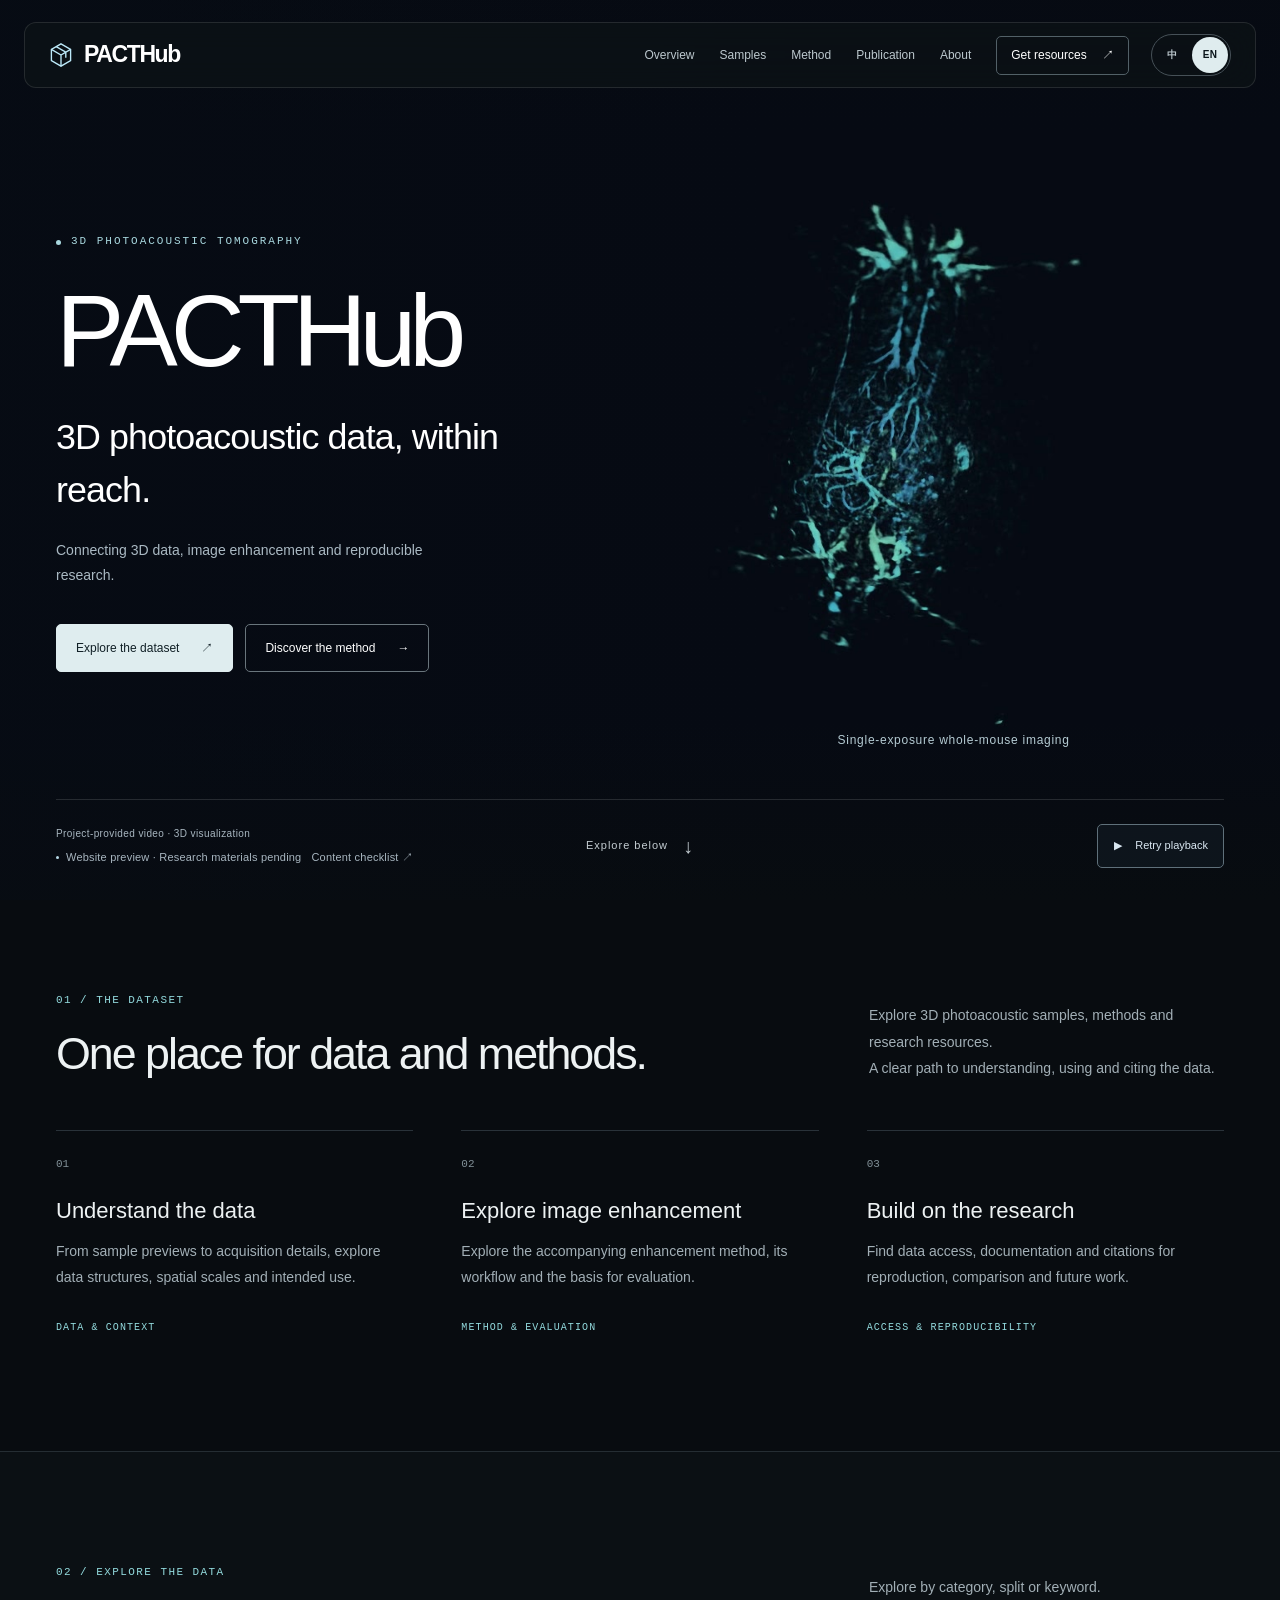
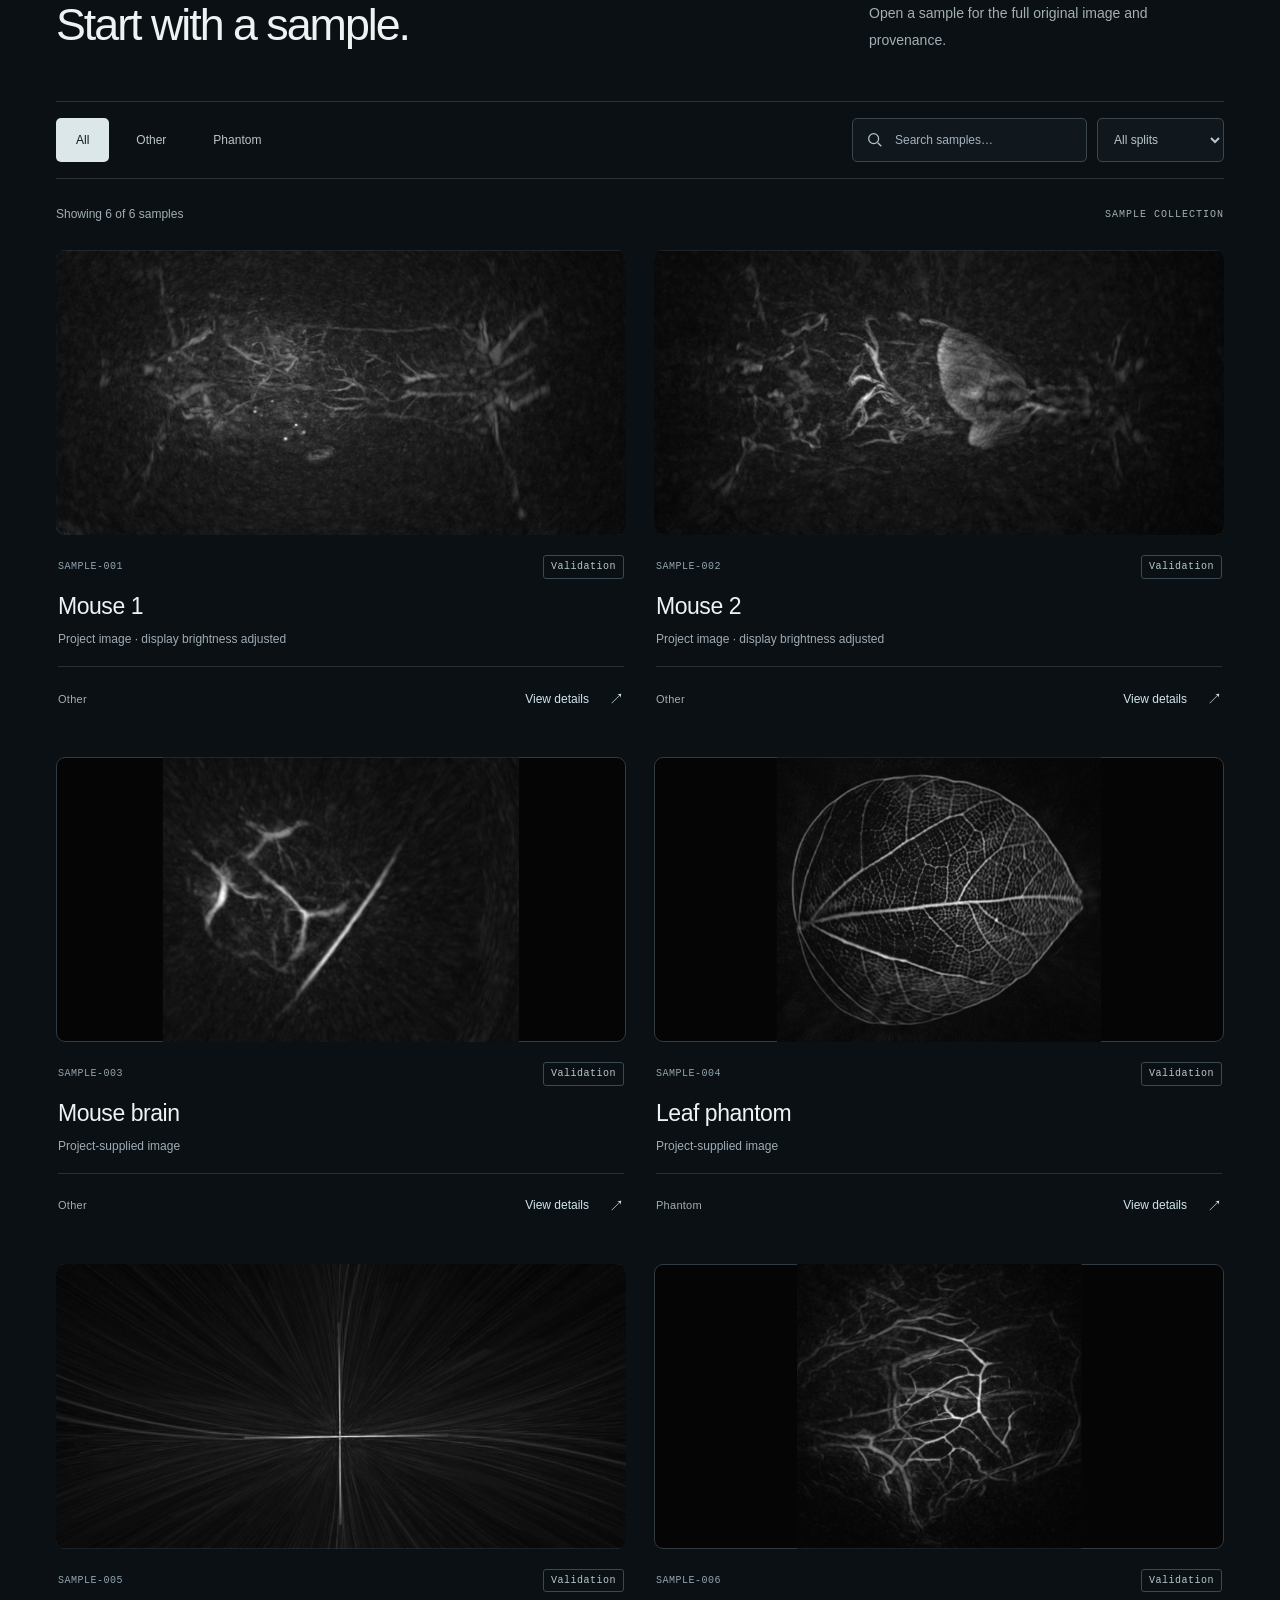
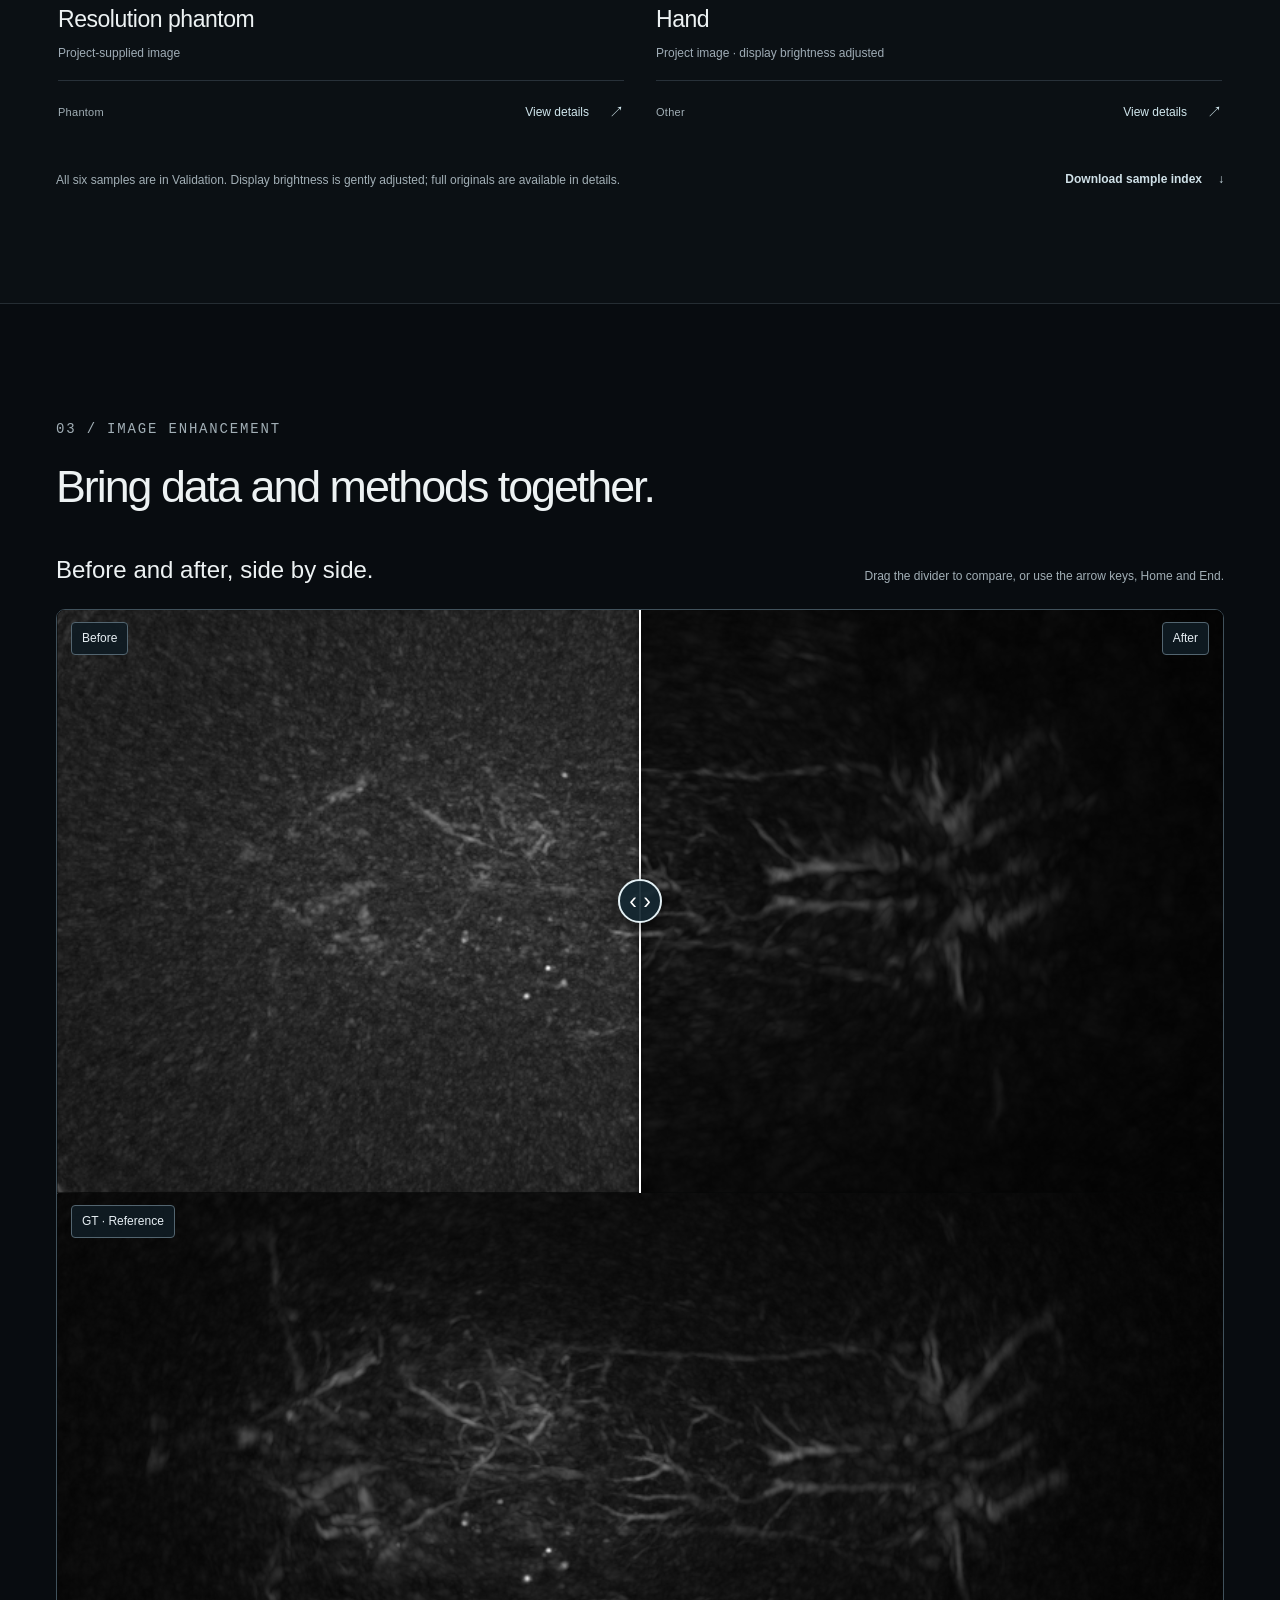
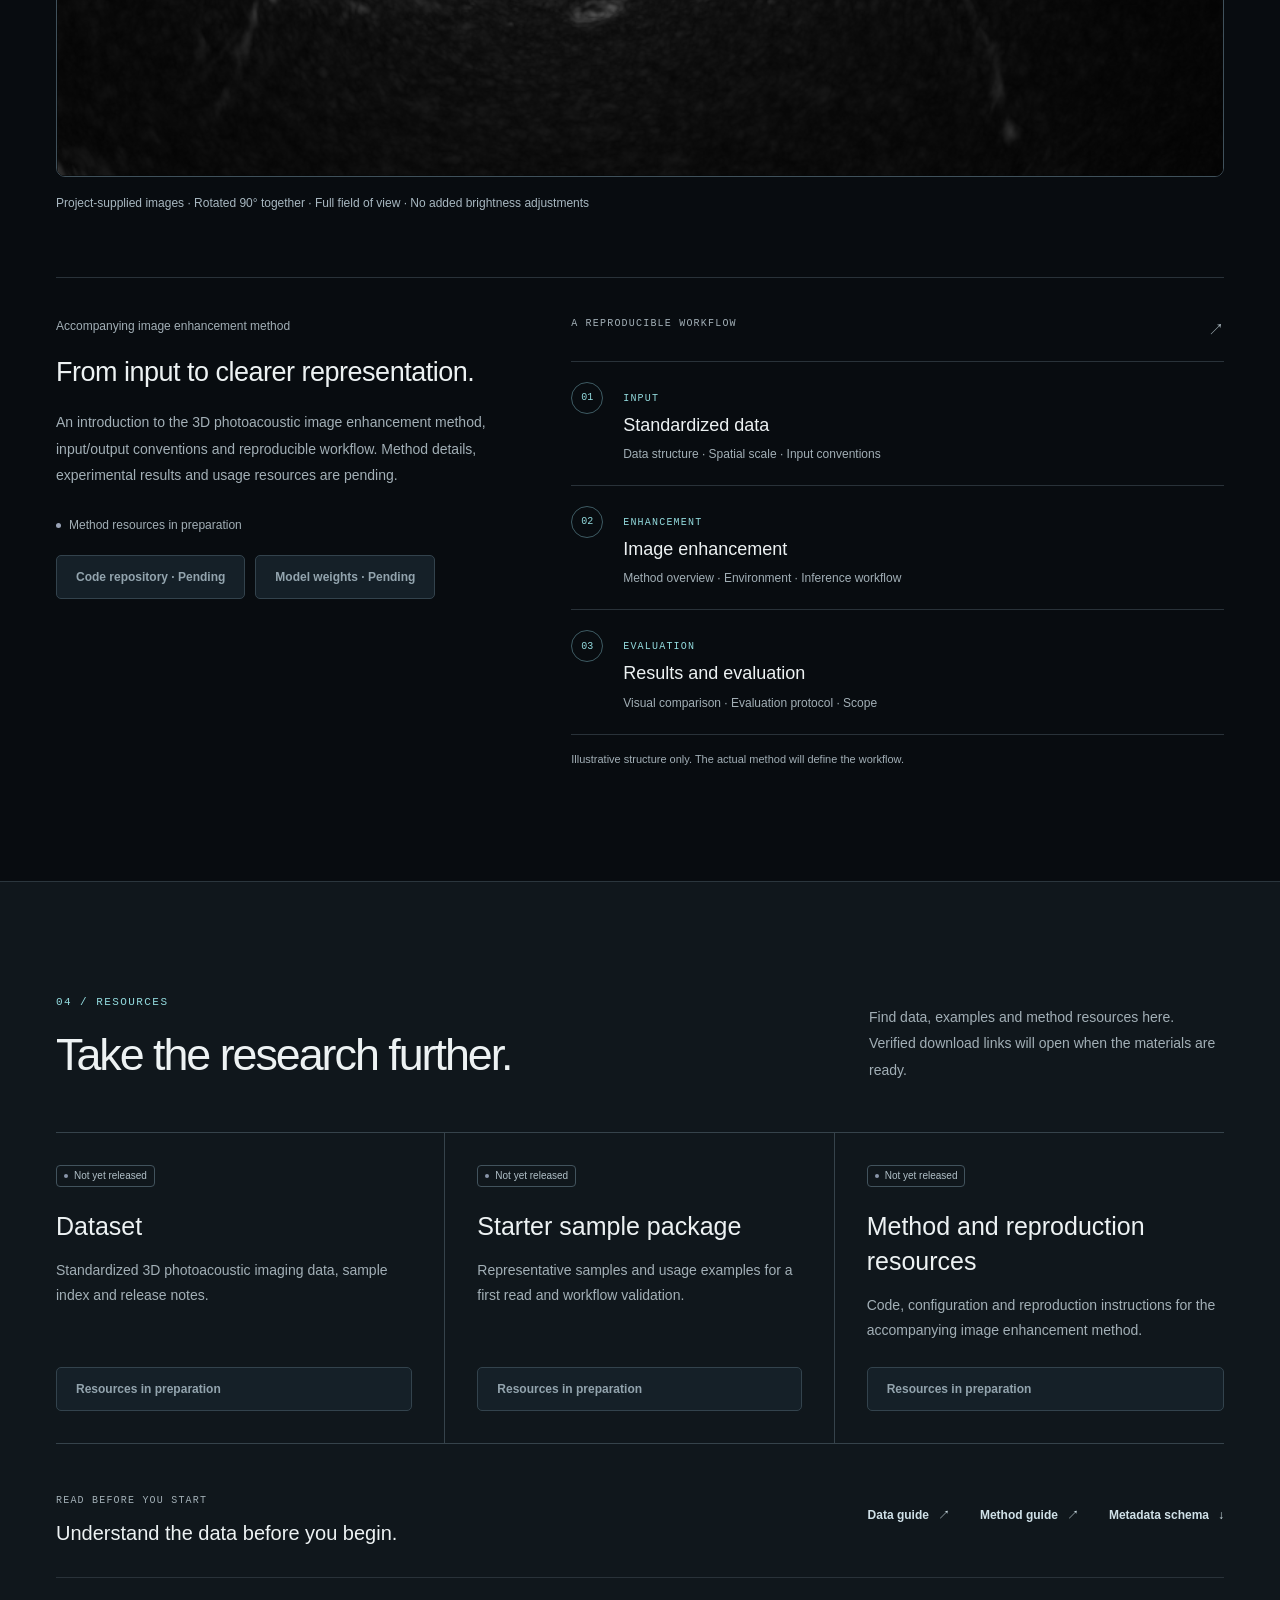
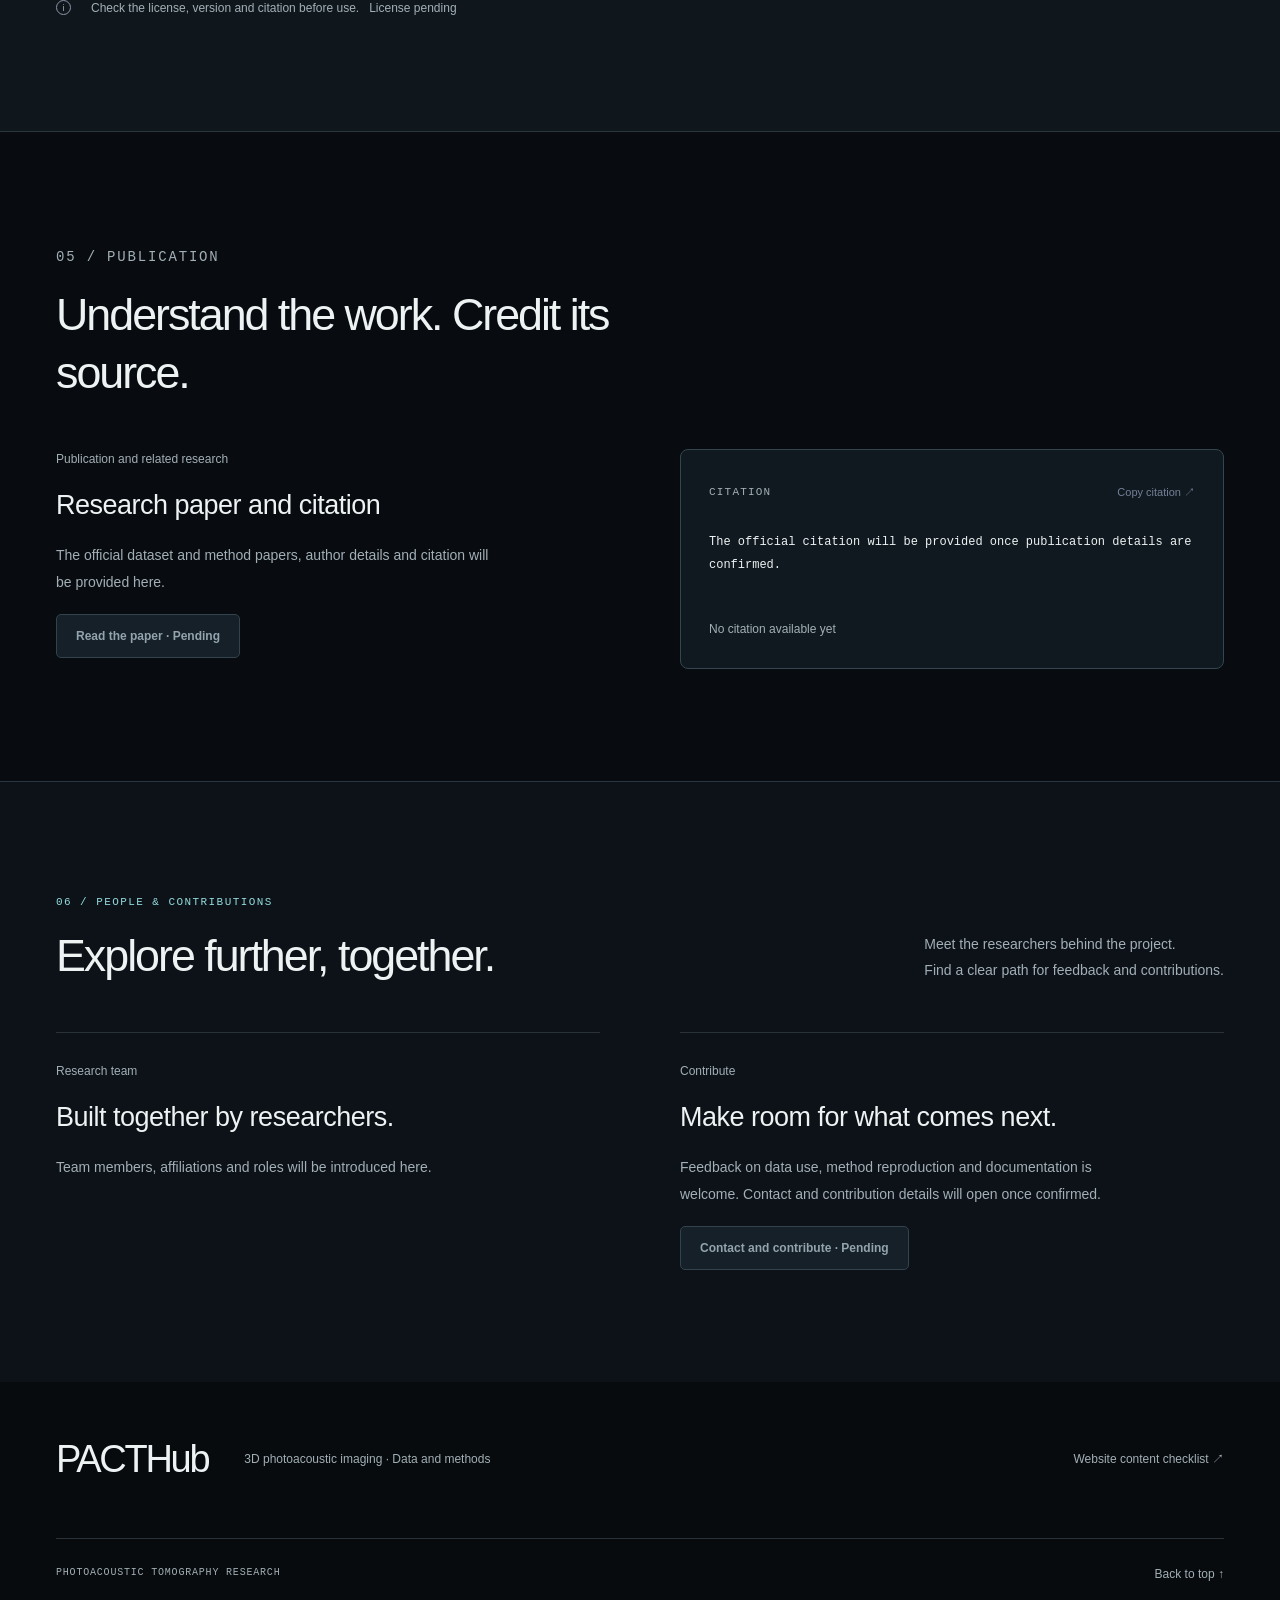
==== commit f7e402d1: "Publish immersive PACTHub homepage redesign" ====
--- a/index.html
+++ b/index.html
@@ -4,7 +4,7 @@
   <meta charset="utf-8">
   <meta name="viewport" content="width=device-width, initial-scale=1">
   <meta data-i18n-content="meta.description" name="description" content="PACTHub：三维光声成像数据、图像增强方法与研究资源的统一入口。当前为前端预览，研究内容将陆续补充。">
-  <meta name="color-scheme" content="light">
+  <meta name="color-scheme" content="dark">
   <title data-i18n="meta.title">PACTHub · 三维光声成像研究资源</title>
   <link rel="icon" href="assets/images/favicon.svg" type="image/svg+xml">
   <link rel="stylesheet" href="assets/css/styles.css">
@@ -82,10 +82,6 @@
     </section>
     <section class="container section-block" id="algorithm" aria-labelledby="algorithm-title">
       <div class="section-heading"><p class="eyebrow"><span data-i18n="ui.057">03 / 图像增强</span></p><h2 id="algorithm-title"><span data-i18n="ui.058">让数据与方法相互连接。</span></h2></div>
-      <div class="algorithm-layout">
-        <div class="algorithm-copy"><span class="section-kicker"><span data-i18n="ui.059">配套图像增强算法</span></span><h3 id="algorithm-name"><span data-i18n="ui.060">从输入，到更清晰的表达。</span></h3><p id="algorithm-summary"><span data-i18n="ui.061">围绕三维光声图像增强，集中展示方法思路、输入输出约定与可复现流程。具体方法、实验结果和使用资料将在此补充。</span></p><p class="resource-status" id="algorithm-status"><span data-i18n="ui.062">方法资料准备中</span></p><div id="algorithm-resources" class="resource-buttons"><button type="button" class="button button-secondary" disabled><span data-i18n="ui.063">代码仓库 · 待补充</span></button><button type="button" class="button button-secondary" disabled><span data-i18n="ui.064">模型权重 · 待补充</span></button></div></div>
-        <div class="method-panel"><div class="method-panel-top"><span class="mono"><span data-i18n="ui.065">可复现的工作流程</span></span><span aria-hidden="true">↗</span></div><ol class="pipeline" aria-label="方法展示结构示意" data-i18n-aria-label="a11y.pipeline"><li><span class="pipeline-number">01</span><div><span class="mono"><span data-i18n="ui.066">输入</span></span><h4><span data-i18n="ui.067">标准化数据</span></h4><p><span data-i18n="ui.068">数据结构 · 空间尺度 · 输入约定</span></p></div></li><li><span class="pipeline-number">02</span><div><span class="mono"><span data-i18n="ui.069">增强</span></span><h4><span data-i18n="ui.070">图像增强</span></h4><p><span data-i18n="ui.071">方法概览 · 运行环境 · 推理流程</span></p></div></li><li><span class="pipeline-number">03</span><div><span class="mono"><span data-i18n="ui.072">评估</span></span><h4><span data-i18n="ui.073">结果与评估</span></h4><p><span data-i18n="ui.074">视觉对比 · 评估协议 · 适用范围</span></p></div></li></ol><p class="method-caption"><span data-i18n="ui.075">展示结构示意，具体流程以实际方法为准。</span></p></div>
-      </div>
       <figure class="enhancement-comparison" aria-labelledby="enhancement-title">
         <figcaption class="enhancement-heading"><h3 id="enhancement-title" data-i18n="enhancement.title">增强前后，直观对比。</h3><p id="enhancement-help" data-i18n="enhancement.help">拖动中间分界线查看增强前后；也可使用方向键、Home 和 End。</p></figcaption>
         <div class="enhancement-stack">
@@ -103,6 +99,11 @@
         </div>
         <p class="enhancement-note" data-i18n="enhancement.note">项目提供图像 · 统一旋转 90° · 完整视野 · 未作额外亮度调整</p>
       </figure>
+      <div class="algorithm-layout">
+        <div class="algorithm-copy"><span class="section-kicker"><span data-i18n="ui.059">配套图像增强算法</span></span><h3 id="algorithm-name"><span data-i18n="ui.060">从输入，到更清晰的表达。</span></h3><p id="algorithm-summary"><span data-i18n="ui.061">围绕三维光声图像增强，集中展示方法思路、输入输出约定与可复现流程。具体方法、实验结果和使用资料将在此补充。</span></p><p class="resource-status" id="algorithm-status"><span data-i18n="ui.062">方法资料准备中</span></p><div id="algorithm-resources" class="resource-buttons"><button type="button" class="button button-secondary" disabled><span data-i18n="ui.063">代码仓库 · 待补充</span></button><button type="button" class="button button-secondary" disabled><span data-i18n="ui.064">模型权重 · 待补充</span></button></div></div>
+        <div class="method-panel"><div class="method-panel-top"><span class="mono"><span data-i18n="ui.065">可复现的工作流程</span></span><span aria-hidden="true">↗</span></div><ol class="pipeline" aria-label="方法展示结构示意" data-i18n-aria-label="a11y.pipeline"><li><span class="pipeline-number">01</span><div><span class="mono"><span data-i18n="ui.066">输入</span></span><h4><span data-i18n="ui.067">标准化数据</span></h4><p><span data-i18n="ui.068">数据结构 · 空间尺度 · 输入约定</span></p></div></li><li><span class="pipeline-number">02</span><div><span class="mono"><span data-i18n="ui.069">增强</span></span><h4><span data-i18n="ui.070">图像增强</span></h4><p><span data-i18n="ui.071">方法概览 · 运行环境 · 推理流程</span></p></div></li><li><span class="pipeline-number">03</span><div><span class="mono"><span data-i18n="ui.072">评估</span></span><h4><span data-i18n="ui.073">结果与评估</span></h4><p><span data-i18n="ui.074">视觉对比 · 评估协议 · 适用范围</span></p></div></li></ol><p class="method-caption"><span data-i18n="ui.075">展示结构示意，具体流程以实际方法为准。</span></p></div>
+      </div>
+
     </section>
     <section class="downloads-section section-block" id="downloads" aria-labelledby="downloads-title"><div class="container"><div class="section-heading horizontal"><div><p class="eyebrow"><span data-i18n="ui.076">04 / 研究资源</span></p><h2 id="downloads-title"><span data-i18n="ui.077">研究，从这里继续。</span></h2></div><p><span data-i18n="ui.078">数据、示例与方法资源集中于此。</span><br><span data-i18n="ui.079">经确认的下载入口将在资料补充后开放。</span></p></div><div class="download-grid" id="download-grid"><article class="download-card"><span class="status-pill"><span data-i18n="ui.080">待发布</span></span><h3><span data-i18n="ui.081">数据集</span></h3><p><span data-i18n="ui.082">标准化的三维光声成像数据与配套索引。</span></p><button class="button button-secondary" disabled><span data-i18n="ui.083">资料准备中</span></button></article></div><div class="usage-row" id="docs"><div><span class="mono"><span data-i18n="ui.084">开始之前</span></span><h3><span data-i18n="ui.085">先了解数据，再开始实验。</span></h3></div><a class="text-link" href="docs/data-guide.html"><span data-i18n="ui.086">数据说明</span> <span aria-hidden="true">↗</span></a><a class="text-link" href="docs/algorithm-guide.html"><span data-i18n="ui.087">算法使用说明</span> <span aria-hidden="true">↗</span></a><a class="text-link" href="data/metadata.schema.json" download><span data-i18n="ui.088">元数据规范</span> <span aria-hidden="true">↓</span></a></div><div class="release-note" id="release"><span class="note-symbol" aria-hidden="true">i</span><p><span data-i18n="ui.089">使用前请确认适用许可、版本与引用方式。</span><span id="license-status"><span data-i18n="ui.090">使用许可待补充</span></span></p></div></div></section>
     <section class="container section-block" id="publication" aria-labelledby="publication-title"><div class="section-heading"><p class="eyebrow"><span data-i18n="ui.091">05 / 论文与引用</span></p><h2 id="publication-title"><span data-i18n="ui.092">理解工作，也让来源清晰。</span></h2></div><div class="publication-layout"><div class="paper-copy"><span class="section-kicker"><span data-i18n="ui.093">论文与相关研究</span></span><h3 id="paper-title"><span data-i18n="ui.094">研究论文与引用</span></h3><p id="paper-summary"><span data-i18n="ui.095">这里将收录数据集与配套方法的正式论文、作者信息及引用方式。</span></p><div id="paper-resources" class="resource-buttons"><button type="button" class="button button-secondary" disabled><span data-i18n="ui.096">阅读论文 · 待补充</span></button></div></div><div class="citation-panel"><div class="citation-top"><span class="mono"><span data-i18n="ui.097">引用</span></span><button id="copy-citation" class="copy-button" disabled type="button" aria-label="复制正式引用" data-i18n-aria-label="a11y.copyCitation"><span data-i18n="ui.098">复制引用</span> <span aria-hidden="true">↗</span></button></div><p id="citation-note"><span data-i18n="ui.099">正式引用信息将在论文资料确认后提供。</span></p><p id="citation-status" class="citation-status" role="status" aria-live="polite"><span data-i18n="ui.100">暂未提供可用引用</span></p></div></div></section>
--- a/assets/css/styles.css
+++ b/assets/css/styles.css
@@ -118,3 +118,156 @@
 .enhancement-slider[aria-valuenow="0"] .enhancement-label-before,.enhancement-slider[aria-valuenow="100"] .enhancement-label-after{visibility:hidden}
 .enhancement-note{margin:10px 0 0}
 @media(max-width:600px){.enhancement-heading{display:block}.enhancement-heading p{margin-top:8px}.enhancement-label{left:8px;top:8px;padding:3px 7px;font-size:11px}.enhancement-label-after{left:auto;right:8px}.enhancement-divider>span{width:36px;height:36px}.enhancement-stack{border-radius:8px}}
+
+/* PACTHub / immersive scientific atlas, October 2026.
+   Real media is the canvas. No decorative geography, synthetic data or image recoloring.
+   This final layer owns the visual system; specimen and comparison geometry above is retained. */
+:root{color-scheme:dark;--bg:#080c10;--surface:#10171c;--surface-blue:#12272d;--text:#edf2f3;--muted:#a2afb6;--line:#293239;--accent:#93dbde;--accent-dim:#244449}
+body{background:var(--bg);font-size:16px;line-height:1.75}
+.container{width:min(1360px,calc(100% - 112px))}
+button,a{touch-action:manipulation}
+a:focus-visible,button:focus-visible,input:focus-visible,select:focus-visible{outline-color:var(--accent)}
+.skip-link{background:var(--accent);color:#080c10}
+.eyebrow{font-size:11px;letter-spacing:.13em;color:var(--accent)}
+.section-block{padding-block:112px}
+.section-heading{margin-bottom:48px}
+.section-heading h2{font-size:clamp(30px,3.5vw,48px);font-weight:450;letter-spacing:-.04em;line-height:1.3}
+.section-heading.horizontal{gap:56px;align-items:flex-end}
+.section-heading>p,.section-heading.horizontal>p{font-size:14px;max-width:355px;line-height:1.9}
+.cinematic-header{position:absolute;inset:22px 24px auto;background:none}
+.cinematic-header .header-inner{width:100%;height:66px;padding:0 24px;border:1px solid #ffffff1c;border-radius:12px;background:#0c1216c9;backdrop-filter:blur(18px)}
+.brand{font-size:23px;letter-spacing:-.06em;font-weight:600}
+.brand svg{width:24px;height:28px}
+.primary-nav{gap:25px;font-size:12px}
+.cinematic-header .primary-nav>a{color:#bcc8ce}
+.cinematic-header .primary-nav>a:hover{color:#fff}
+.cinematic-header .primary-nav .nav-download{padding:8px 14px;border-color:#526067;background:transparent;border-radius:5px}
+.language-switch,.cinematic-header .language-switch{background:transparent;border-color:#465057;color:#bbc6cc;padding:2px}
+.language-switch button,.cinematic-header .language-switch button{min-height:36px;min-width:36px;font-size:10px}
+.language-switch button[aria-pressed="true"],.cinematic-header .language-switch button[aria-pressed="true"]{background:#dfecee;color:#0b151b}
+.hero.hero-cinematic{min-height:max(780px,100svh);background:#070c14;padding:190px 0 185px;align-items:center}
+.hero-media{inset:0}
+.hero-poster,.hero-video{object-position:60% 50%;object-fit:cover}
+.hero-shade{background:linear-gradient(90deg,#070c149e 0%,#070c1430 40%,transparent 60%),linear-gradient(0deg,#080c10,transparent 20%,transparent 85%,#080c102e)}
+.hero-copy{max-width:50%}
+.hero.hero-cinematic .eyebrow{font-size:11px;letter-spacing:.18em;margin-bottom:26px;color:#a9d8df}
+.hero-signal{width:5px;height:5px;box-shadow:none;background:#a9d8df}
+.hero.hero-cinematic h1{font-size:clamp(76px,8vw,128px);font-weight:400;letter-spacing:-.07em;line-height:1.06;margin-bottom:25px}
+.hero-tagline{max-width:520px;font-size:clamp(23px,2.8vw,42px);font-weight:400;line-height:1.5;letter-spacing:-.035em}
+.hero.hero-cinematic .hero-description{max-width:370px;font-size:14px;color:#aab9c3;line-height:1.8;margin-top:20px}
+.hero.hero-cinematic .hero-actions{margin-top:35px;gap:12px}
+.hero-actions .button{padding:13px 19px;min-height:48px;gap:22px;font-size:12px;border-radius:5px}
+.hero-primary{color:#112026;background:#dfedef;border-color:#dfedef}
+.hero-secondary{background:transparent;border-color:#69757c;backdrop-filter:none}
+.hero-secondary:hover{background:#ffffff10}
+.hero-bottom{bottom:32px;align-items:center;padding-top:24px;border-top:1px solid #ffffff20}
+.hero-scroll{flex-direction:row;gap:15px;color:#c4cdd2;font-size:11px}
+.hero-notes,.hero-notes .demo-banner,.hero-notes .demo-banner a{font-size:11px;color:#a8b6c0}
+.hero-notes>p{font-size:10px;letter-spacing:.04em;color:#a8b6c0}
+.hero-video-toggle{font-size:11px;border-radius:5px;background:#111b2399;border-color:#5f707a;backdrop-filter:none}
+.hero-video-caption{font-size:12px;right:6%;width:39%;bottom:150px;letter-spacing:.06em;color:#b5cbd3}
+.hero-cinematic+.overview{padding-top:92px}
+.overview{border-top:0}
+.overview-grid{gap:48px}
+.overview-grid article{padding-top:24px}
+.feature-number{font-size:11px;color:#819097;margin-bottom:22px}
+.overview-grid h3{font-size:22px;font-weight:450}
+.overview-grid p{font-size:14px;line-height:1.85;max-width:350px;margin-bottom:20px}
+.overview-grid .mono{font-size:10px;color:var(--accent)}
+.explore-section{background:#0b1014;border-block:1px solid #252d33}
+.explorer-toolbar{padding:16px 0;gap:20px;border-top:1px solid var(--line);border-bottom:1px solid var(--line)}
+.filter-chip{font-size:12px;border-radius:5px;min-height:44px;color:#bac5cb;padding:9px 19px}
+.filter-chip:hover{background:#1b252c}
+.filter-chip.active{background:#dce7ea;color:#10191f}
+.search-field,.search-controls select{height:44px;background:#10181e;border-color:#3a474f;color:#b9c6cd;border-radius:5px}
+.search-field input{font-size:12px;width:180px;color:var(--text)}
+.search-field input::placeholder{color:#a5b2bc}
+.search-controls select{font-size:12px;max-width:165px}
+.results-meta{margin:25px 0;font-size:12px}
+.results-meta .mono{font-size:10px}
+.sample-grid{grid-template-columns:repeat(2,minmax(0,1fr));gap:36px 28px}
+.sample-card{position:relative;background:transparent;border:0;border-radius:0;overflow:visible;transition:none}
+.sample-card:hover{transform:none;box-shadow:none;border-color:transparent}
+.sample-image{background:#050505;border:0;outline:1px solid #303b42;outline-offset:-1px;border-radius:9px;aspect-ratio:2/1;transition:outline-color .2s}
+.sample-card:hover .sample-image,.sample-card:focus-within .sample-image{outline-color:#83afb8}
+.sample-content{padding:20px 2px 0}
+.sample-topline{font-size:10px;color:#92a4af;letter-spacing:.05em}
+.split-tag{border-color:#394a53;color:#b8c8d0;font-size:10px;padding:2px 7px;border-radius:3px}
+.sample-content h3{font-size:23px;font-weight:450;letter-spacing:-.02em;margin:11px 0 7px}
+.sample-specs,.sample-specs span:only-child{font-family:var(--sans);font-size:12px;color:#9facb6}
+.sample-footer{margin-top:16px;padding-top:10px;border-color:#283139}
+.sample-category{font-size:11px;letter-spacing:.025em}
+.detail-button{font-size:12px;min-height:44px;padding:7px 0 7px 18px;color:#d0e6ed;gap:20px}
+.detail-button::after{content:"";position:absolute;inset:0;z-index:1;border-radius:9px}
+.detail-button:focus-visible{outline-offset:5px}
+.demo-tag{background:#172128;color:#cbd7dc;border-color:#566771}
+.index-footnote{font-size:12px;line-height:1.8;margin-top:35px;align-items:flex-start}
+.index-footnote .text-link{font-size:12px;white-space:nowrap}
+.empty-state,.load-error{background:var(--surface);border-color:var(--line)}
+#algorithm>.section-heading{margin-bottom:38px}
+.enhancement-comparison{margin:0}
+.enhancement-heading{align-items:flex-end;margin-bottom:22px;gap:28px}
+.enhancement-heading h3{font-weight:450;font-size:24px}
+.enhancement-heading p{font-size:12px;max-width:410px}
+.enhancement-stack{border-radius:9px;border-color:#40515b}
+.enhancement-label{font-size:12px;color:#e6eef3;border-color:#536570;background:#101b23ed;border-radius:4px}
+.enhancement-divider>span{background:#142731ed;border-color:#e2eff3;box-shadow:0 3px 24px #0009}
+.enhancement-slider:focus-visible{outline-color:var(--accent)}
+.enhancement-note{font-size:12px;color:#a8b8c1;margin-top:16px}
+.algorithm-layout{grid-template-columns:.8fr 1.2fr;gap:80px;align-items:start;margin-top:64px;padding-top:38px;border-top:1px solid var(--line)}
+.algorithm-copy h3,.paper-copy h3,.team-grid h3{font-size:27px;font-weight:450;line-height:1.45}
+.algorithm-copy>p:not(.resource-status),.paper-copy>p,.team-grid p{font-size:14px;line-height:1.9}
+.method-panel{padding:0;border:0;border-radius:0;background:transparent}
+.method-panel-top{padding-bottom:17px}
+.method-panel-top .mono{font-size:10px}
+.pipeline li{padding:20px 0;gap:20px}
+.pipeline li:not(:last-child){border-color:var(--line)}
+.pipeline-number{background:transparent;border-color:#3e5b63;border-radius:50%;width:32px;height:32px}
+.pipeline .mono{font-size:10px}
+.pipeline h4{font-size:18px;font-weight:450}
+.pipeline p{font-size:12px}
+.method-caption{font-size:11px}
+.button{border-radius:5px;font-size:12px;min-height:44px}
+.button-primary{background:#d2e8eb;color:#0b1a21;box-shadow:none}
+.button-primary:hover{background:#e9f4f5}
+.button-secondary{background:transparent;border-color:#4a5b65;color:#d1e2e9}
+.button-secondary:hover:enabled,.button-secondary[href]:hover{background:#18272f;border-color:#93adb8}
+.button:disabled{background:#152028;color:#93a4ae;border-color:#33434d}
+.resource-status{font-size:12px}
+.downloads-section{background:#10171c;border-block:1px solid #2b363d}
+.download-grid{gap:0;border-block:1px solid #36434b}
+.download-card{border:0;border-right:1px solid #36434b;background:transparent;border-radius:0;padding:32px}
+.download-card:first-child{padding-left:0}.download-card:last-child{border-right:0;padding-right:0}
+.download-card h3{font-size:25px;font-weight:450;margin:22px 0 14px}
+.download-card>p{font-size:14px;line-height:1.8}
+.download-meta{font-size:11px}
+.status-pill{font-size:10px;color:#b2c1c9;border-color:#42535d;background:transparent}
+.usage-row{margin-top:40px;border-top:0;padding:0 0 30px;gap:30px}
+.usage-row h3{font-size:20px;font-weight:450}
+.usage-row .mono{font-size:10px}.usage-row .text-link{font-size:12px}
+.release-note{font-size:12px}
+.publication-layout,.team-grid{gap:80px}
+.citation-panel{padding:28px;background:#10191f;border-color:#34454f;border-radius:8px;min-height:220px}
+.citation-top .mono,.copy-button{font-size:11px}.citation-status{font-size:12px}
+.team-section{background:#0c1217;border-color:#29363f}
+.team-grid>article{padding-top:28px}
+.section-kicker{font-size:12px;margin-bottom:16px}
+.site-footer{background:#070b0e}
+.footer-inner{padding-block:55px;gap:36px}
+.footer-inner .brand{font-size:38px;font-weight:450}
+.footer-inner p,.footer-inner>a:last-child{font-size:12px}
+.footer-bottom{font-size:10px;padding-block:25px}.footer-bottom a{font-size:12px}
+.text-link{font-size:12px;color:#d0e1e8}
+dialog{background:#10181e;color:var(--text);border-color:#3c515d;border-radius:12px;box-shadow:0 40px 160px #000c;width:min(900px,calc(100% - 32px))}
+dialog::backdrop{background:#03090dd9;backdrop-filter:blur(8px)}
+.dialog-shell{padding:28px 36px}.icon-button{background:#19252d;color:#e5eff4;border-color:#4b616d;width:44px;height:44px}
+.detail-heading h2{font-size:28px}.detail-grid dt{font-size:12px}.detail-grid dd{font-size:13px}.detail-note{font-size:13px;background:#19252d}
+.detail-preview .sample-image{border-radius:8px}.preview-toggle{min-height:44px;font-size:13px}
+.dialog-footer>span{font-size:12px}.detail-provenance{font-size:13px}
+.doc-content code,.document-main code{color:#bee2e6}.doc-nav a{font-size:12px}.doc-topbar,.doc-nav,.doc-content,.doc-footer{max-width:900px}
+@media(min-width:1600px){.hero-copy{max-width:600px}.hero.hero-cinematic h1{font-size:128px}.hero-tagline{font-size:42px}}
+@media(max-width:1100px){.container{width:calc(100% - 64px)}.cinematic-header .header-inner{height:64px}.cinematic-header .primary-nav{top:76px;left:0;right:0;border:1px solid #43545e;border-radius:10px;background:#10191ff5;padding:15px}.hero-copy{max-width:53%}.hero.hero-cinematic h1{font-size:clamp(64px,9vw,98px)}.hero-tagline{font-size:30px}.hero-video-caption{right:2%;width:43%}.section-block{padding-block:88px}.section-heading.horizontal{gap:40px}.algorithm-layout,.publication-layout,.team-grid{gap:40px}.download-card{padding:25px}.sample-grid{gap:30px 22px}}
+@media(max-width:850px){.cinematic-header{inset:16px 16px auto}.cinematic-header .header-inner{padding:0 18px}.hero.hero-cinematic{min-height:780px;padding:170px 0 190px}.hero.hero-cinematic .eyebrow{font-size:10px}.hero-copy{max-width:55%}.hero.hero-cinematic h1{font-size:76px}.hero-tagline{font-size:27px}.hero-shade{background:linear-gradient(90deg,#070c14bd,transparent 80%),linear-gradient(0deg,#080c10,transparent 35%)}.hero-bottom{grid-template-columns:1fr auto;gap:20px}.hero-video-caption{bottom:180px}.section-heading.horizontal{display:block}.section-heading.horizontal>p{max-width:540px;margin-top:20px;font-size:14px}.overview-grid{gap:26px}.overview-grid h3{font-size:20px}.overview-grid p{font-size:13px}.explorer-toolbar{gap:14px}.search-field input{width:100%}.sample-content h3{font-size:22px}.algorithm-layout{grid-template-columns:1fr;gap:36px}.algorithm-copy>p:not(.resource-status){max-width:650px}.download-grid{grid-template-columns:1fr}.download-card,.download-card:first-child,.download-card:last-child{padding:26px 0;border-right:0;border-bottom:1px solid #36434b}.download-card:last-child{border-bottom:0}.download-card>p{max-width:600px}.download-card>.button{max-width:320px}.usage-row{margin-top:30px}.enhancement-heading{display:block}.enhancement-heading p{max-width:none;margin-top:10px}}
+@media(max-width:600px){.container{width:calc(100% - 40px)}.cinematic-header{inset:12px 12px auto}.cinematic-header .header-inner{height:60px;padding:0 12px;border-radius:9px}.cinematic-header .primary-nav{top:70px}.header-inner>.brand{font-size:20px;gap:6px}.header-inner>.brand svg{width:20px}.header-inner{gap:8px}.language-switch button{min-width:32px}.menu-toggle{font-size:11px;gap:5px}.hero.hero-cinematic{min-height:0;padding:390px 0 34px;display:block}.hero-media{top:66px;bottom:auto;height:330px}.hero-poster,.hero-video{object-position:75% 50%!important}.hero-shade{background:linear-gradient(0deg,#080c10 0%,transparent 90%);top:300px;bottom:auto;height:112px}.hero-video-caption{position:relative;inset:auto;width:auto;font-size:11px;margin:0 20px 32px;text-align:center;color:#b7cdd6}.hero-copy{max-width:none}.hero.hero-cinematic .eyebrow{font-size:10px;letter-spacing:.08em;margin-bottom:19px}.hero.hero-cinematic h1{font-size:clamp(68px,18vw,104px);margin-bottom:18px}.hero-tagline{font-size:clamp(24px,6.5vw,34px);line-height:1.5;max-width:410px}.hero.hero-cinematic .hero-description{font-size:14px;max-width:360px;margin-top:15px}.hero.hero-cinematic .hero-actions{margin-top:28px;gap:10px}.hero-actions .button{font-size:12px;padding:12px 15px;gap:17px;min-height:46px}.hero-bottom{position:relative;inset:auto;display:flex;flex-wrap:wrap;align-items:flex-start;margin-top:42px;padding-top:22px;gap:20px}.hero-notes{flex:1;min-width:180px}.hero-playback{margin-left:0}.hero-notes .demo-banner{font-size:10px;gap:6px}.hero-notes .demo-banner a{font-size:10px;margin-left:0}.hero-scroll{display:none}.hero-video-toggle{min-height:44px;padding:9px 12px}.section-block{padding-block:68px}.hero-cinematic+.overview{padding-top:65px}.section-heading{margin-bottom:32px}.section-heading h2{font-size:31px;line-height:1.4}.section-heading .eyebrow{font-size:10px}.section-heading.horizontal>p{font-size:13px;margin-top:18px}.overview-grid{grid-template-columns:1fr;gap:24px}.overview-grid article{padding:22px 0 0 42px}.feature-number{top:25px}.overview-grid p{font-size:14px;max-width:none}.overview-grid .mono{font-size:10px}.sample-grid{grid-template-columns:1fr;gap:32px}.sample-image{aspect-ratio:2/1;border-radius:7px}.sample-content{padding:16px 1px 0}.sample-content h3{font-size:24px}.sample-footer{margin-top:13px}.filter-chip{font-size:12px;padding:9px 17px}.search-controls{gap:8px}.search-controls select,html[lang="en"] .search-controls select{max-width:140px;font-size:11px}.index-footnote{flex-direction:column;gap:14px;font-size:12px}.results-meta{margin:20px 0}.enhancement-heading h3{font-size:23px}.enhancement-heading p,.enhancement-note{font-size:12px}.enhancement-label{font-size:11px}.enhancement-stack{border-radius:6px}.algorithm-layout{margin-top:38px;padding-top:28px}.algorithm-copy h3,.paper-copy h3,.team-grid h3{font-size:24px}.method-panel{padding:0}.pipeline li{gap:16px}.publication-layout,.team-grid{grid-template-columns:1fr;gap:32px}.download-card>p{font-size:14px;max-width:none}.usage-row{gap:20px}.usage-row .text-link{font-size:12px}.release-note{font-size:11px}.footer-inner{padding-block:38px;gap:20px}.footer-inner .brand{font-size:34px}.footer-inner p{font-size:12px;width:100%}.footer-inner>a:last-child{font-size:12px}.footer-bottom{font-size:9px;letter-spacing:0}.dialog-shell{padding:20px}.detail-heading h2{font-size:24px}.detail-grid{grid-template-columns:1fr}.dialog-header>.eyebrow{font-size:10px}.dialog-footer{gap:16px}}
+@media(prefers-reduced-motion:reduce){.sample-image{transition:none}}
+@media print{:root{color-scheme:light;--bg:#fff;--surface:#f2f2f2;--surface-blue:#eee;--text:#111;--muted:#444;--line:#bbb;--accent:#17434b}body{background:white;color:#111}.section-block{padding-block:30px}.hero.hero-cinematic{padding:30px 0;background:white;color:#111}.hero-copy{max-width:100%}.sample-card{break-inside:avoid}.explore-section,.downloads-section,.team-section{background:white}.hero-video-caption{display:none}.sample-content h3{color:#111}.download-card{border-color:#bbb}}
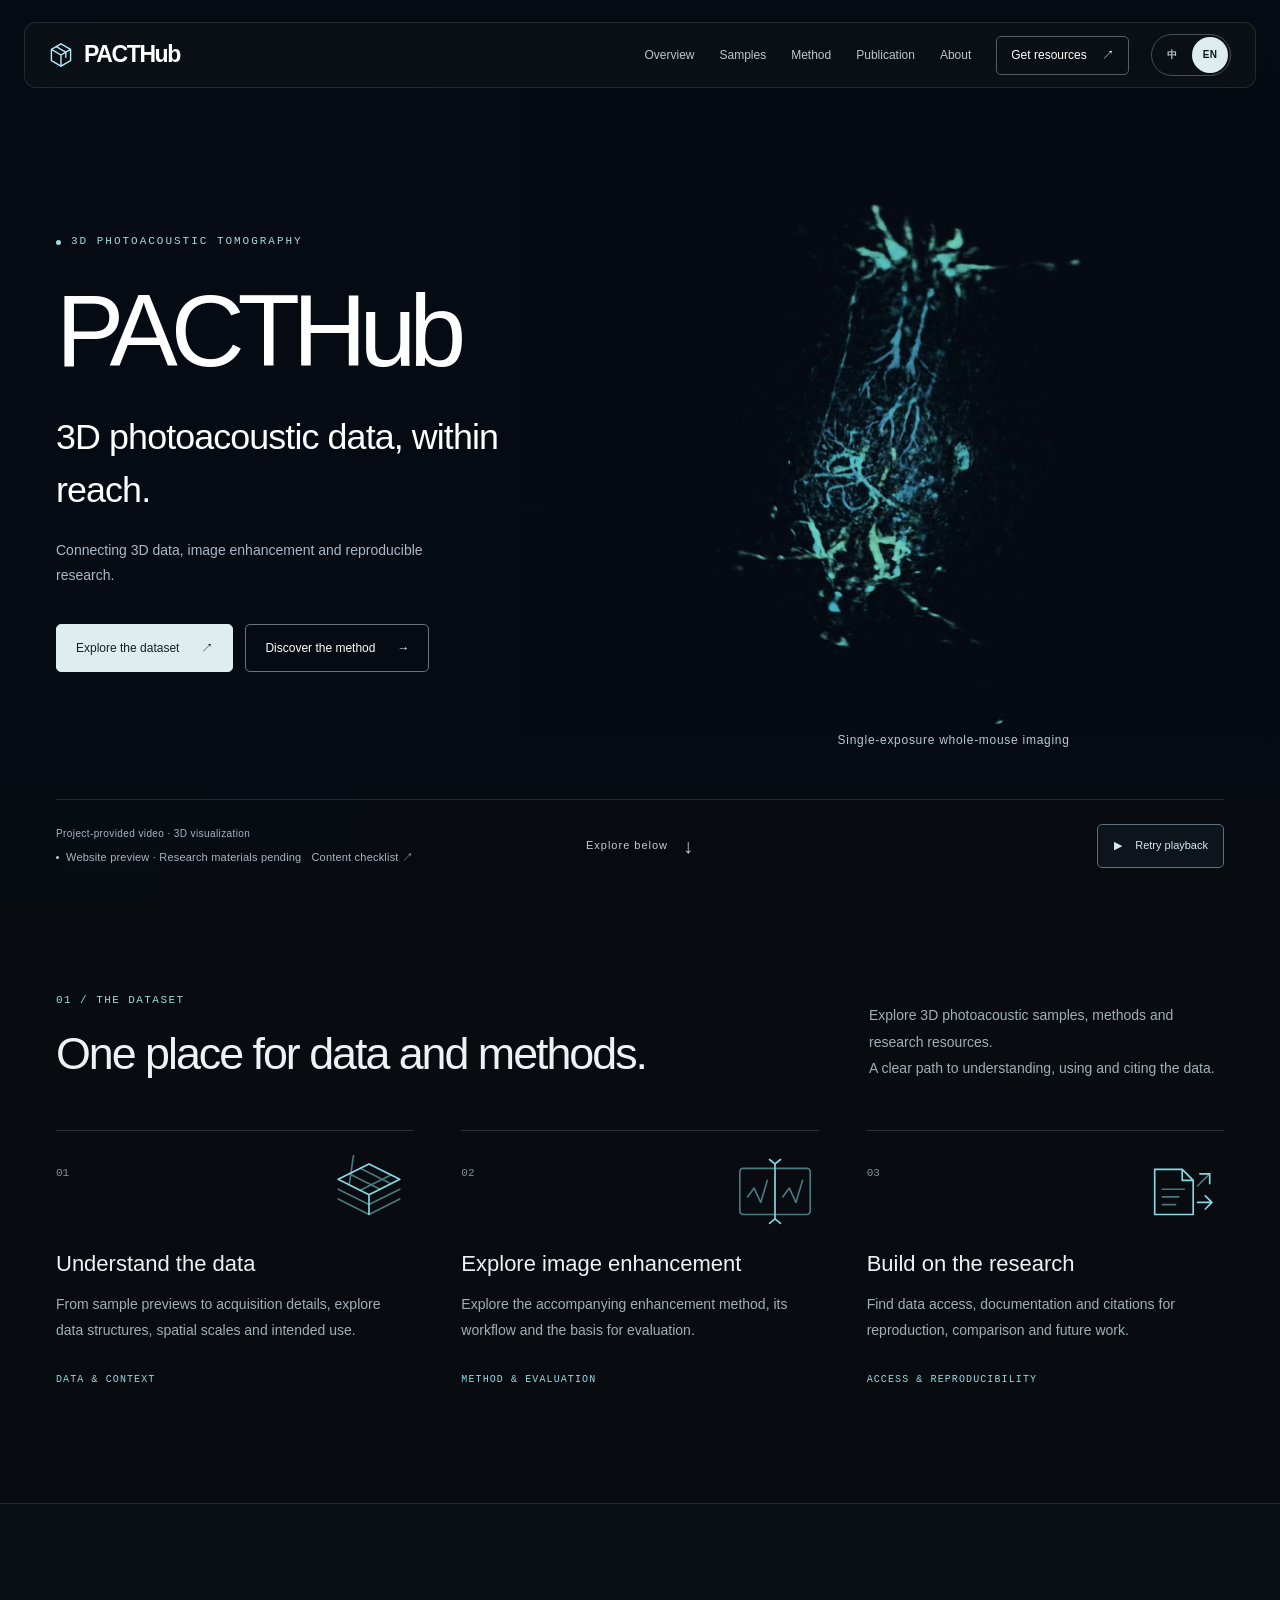
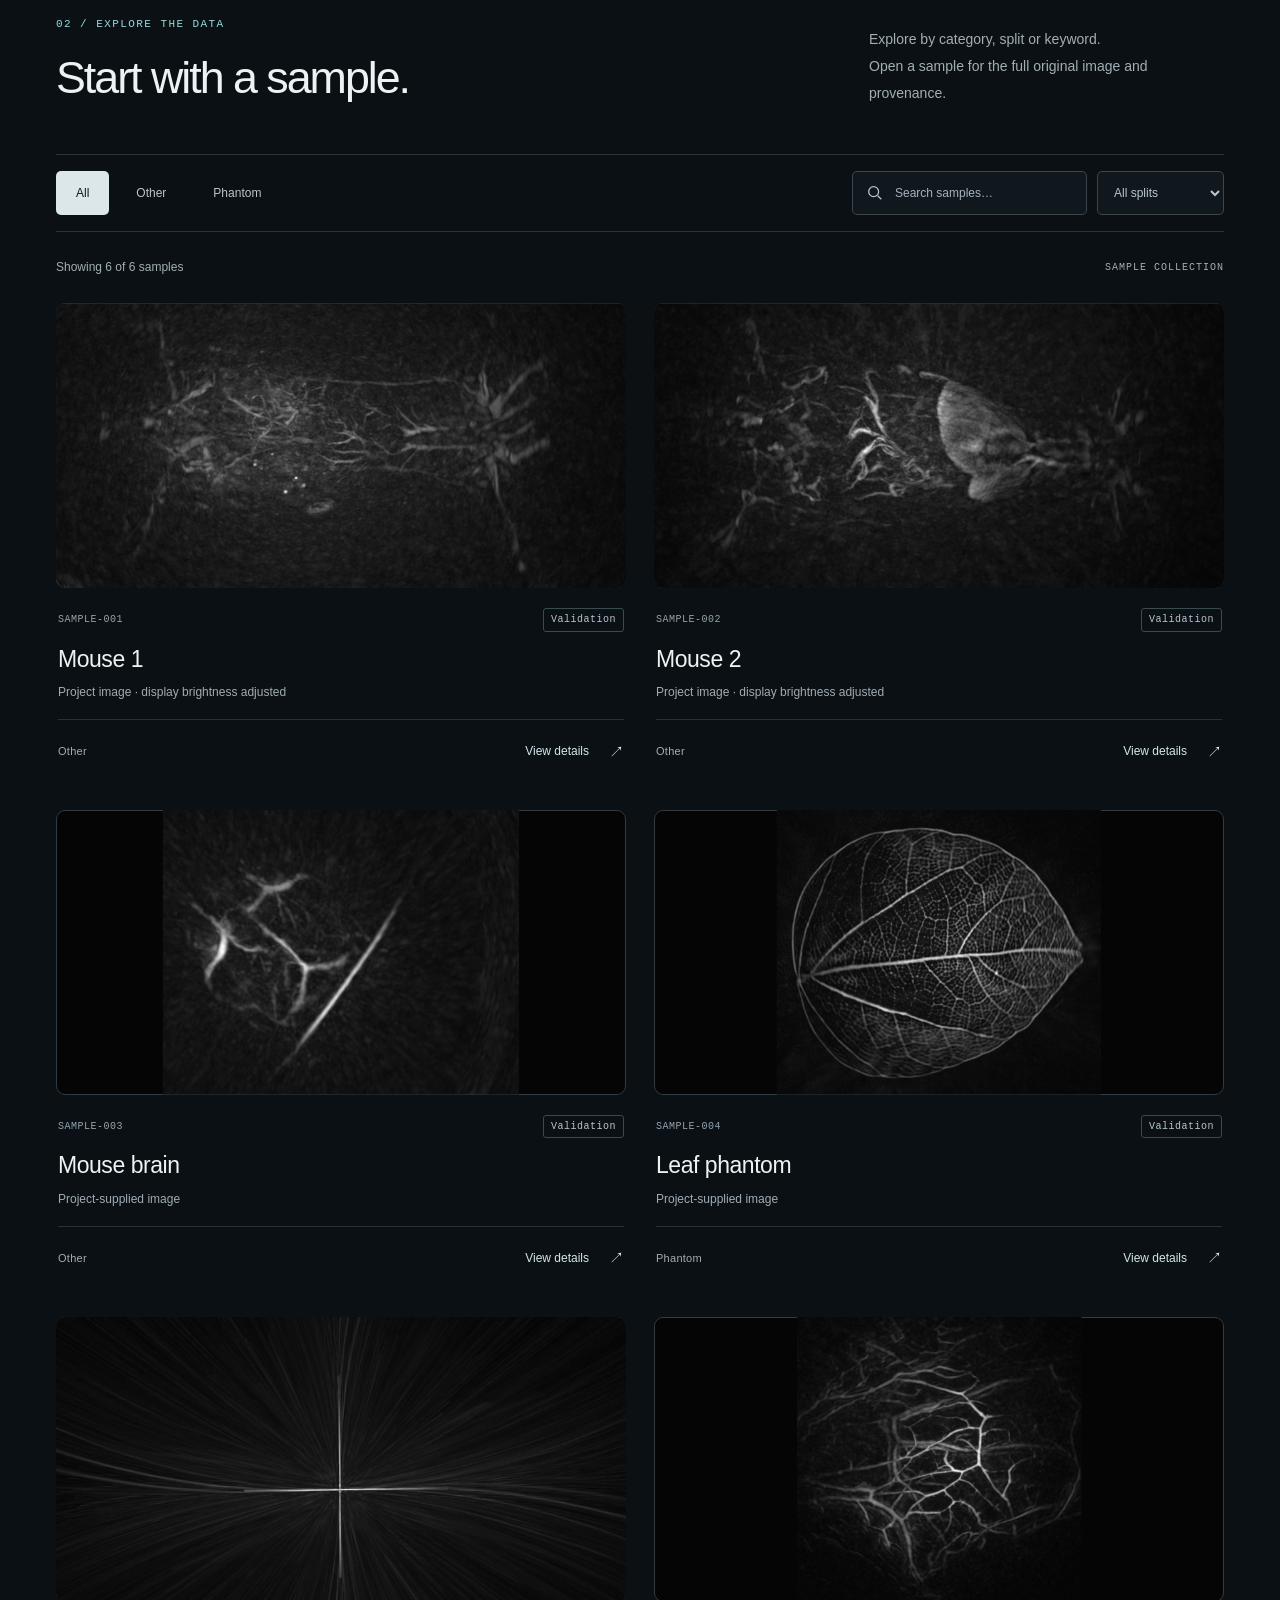
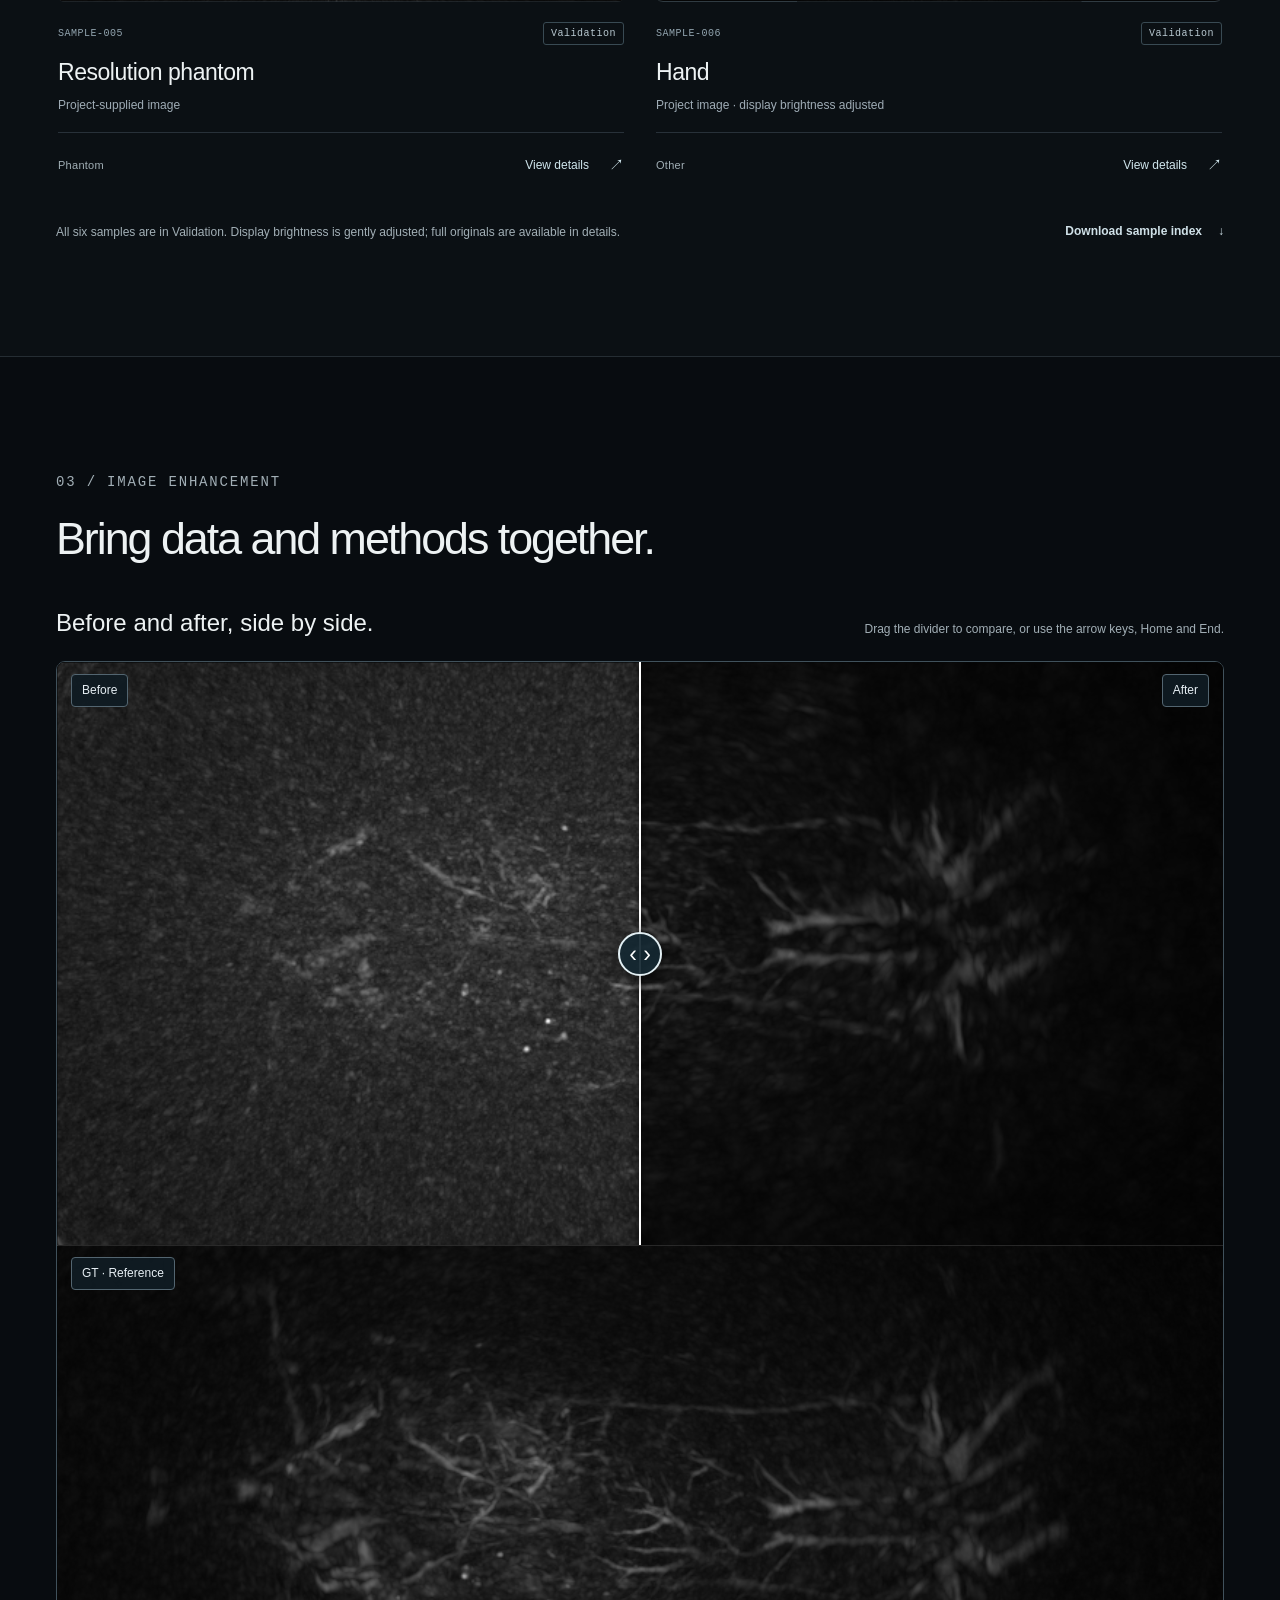
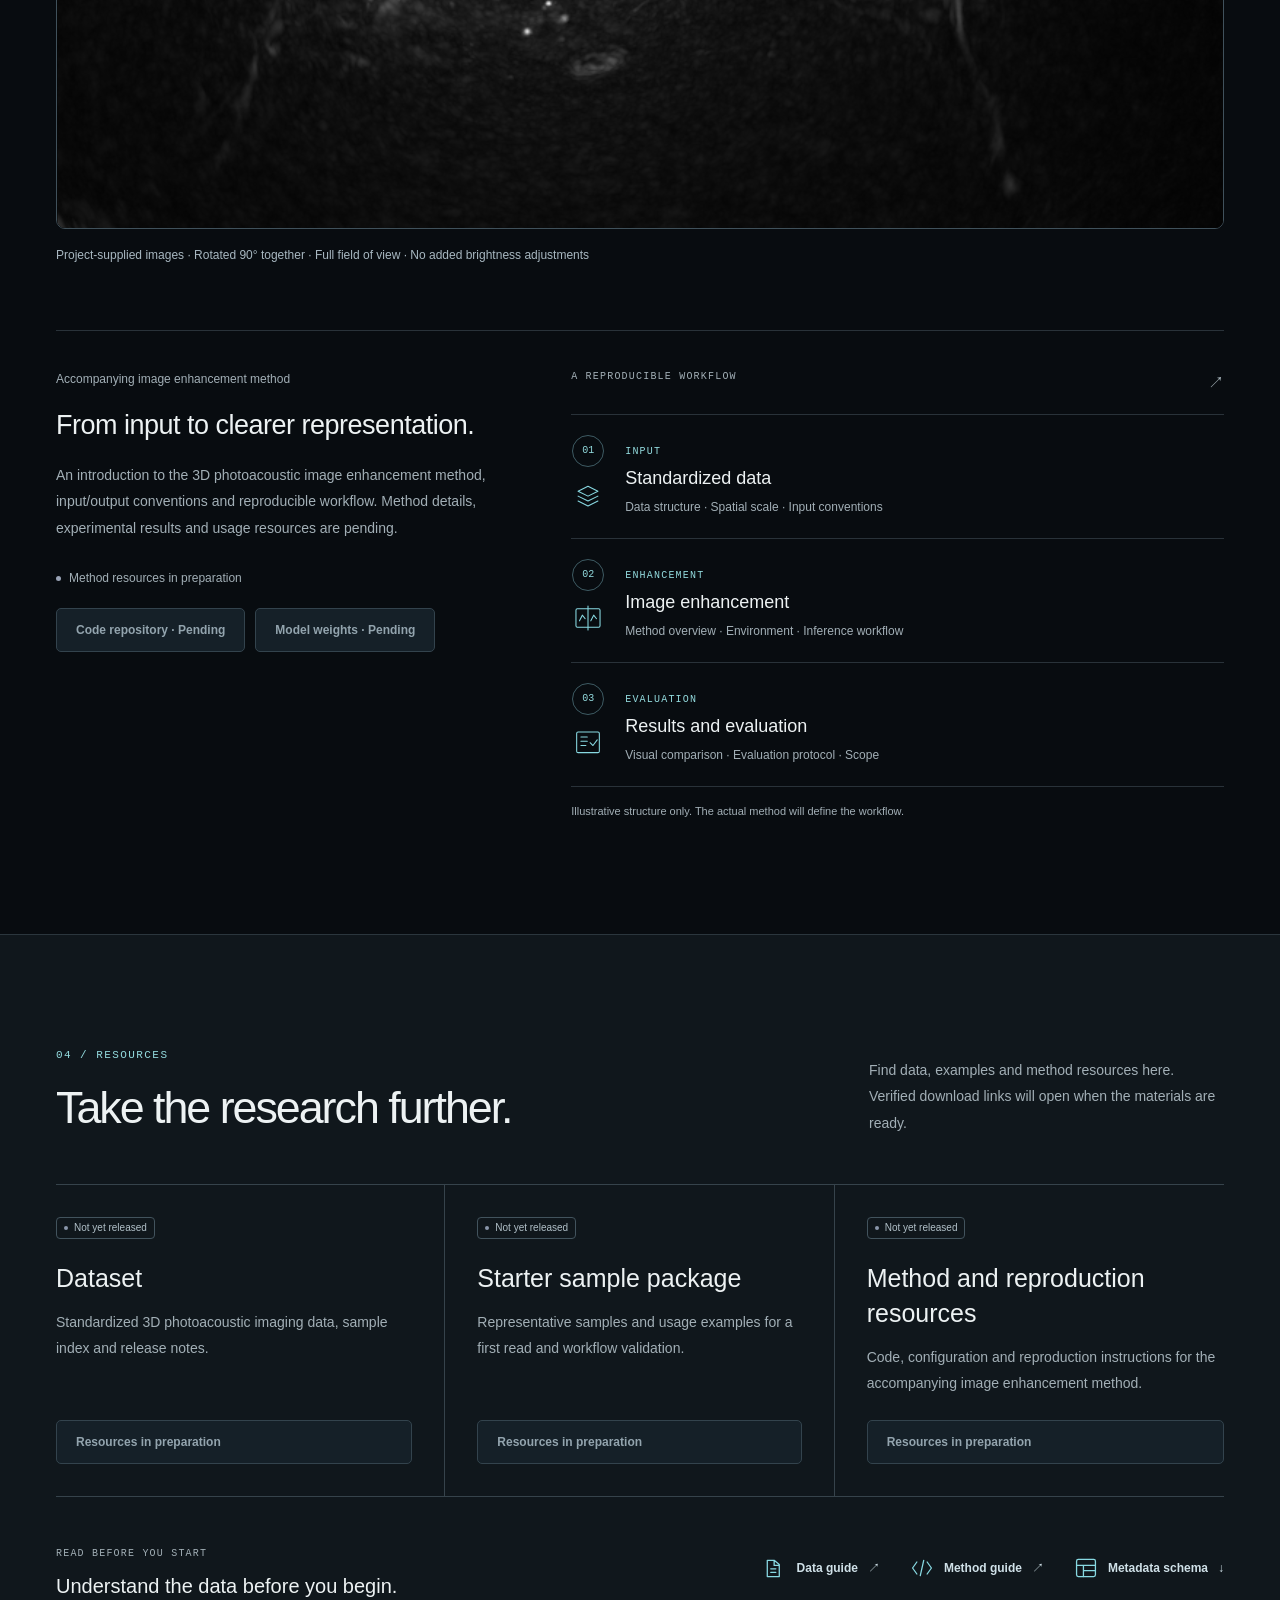
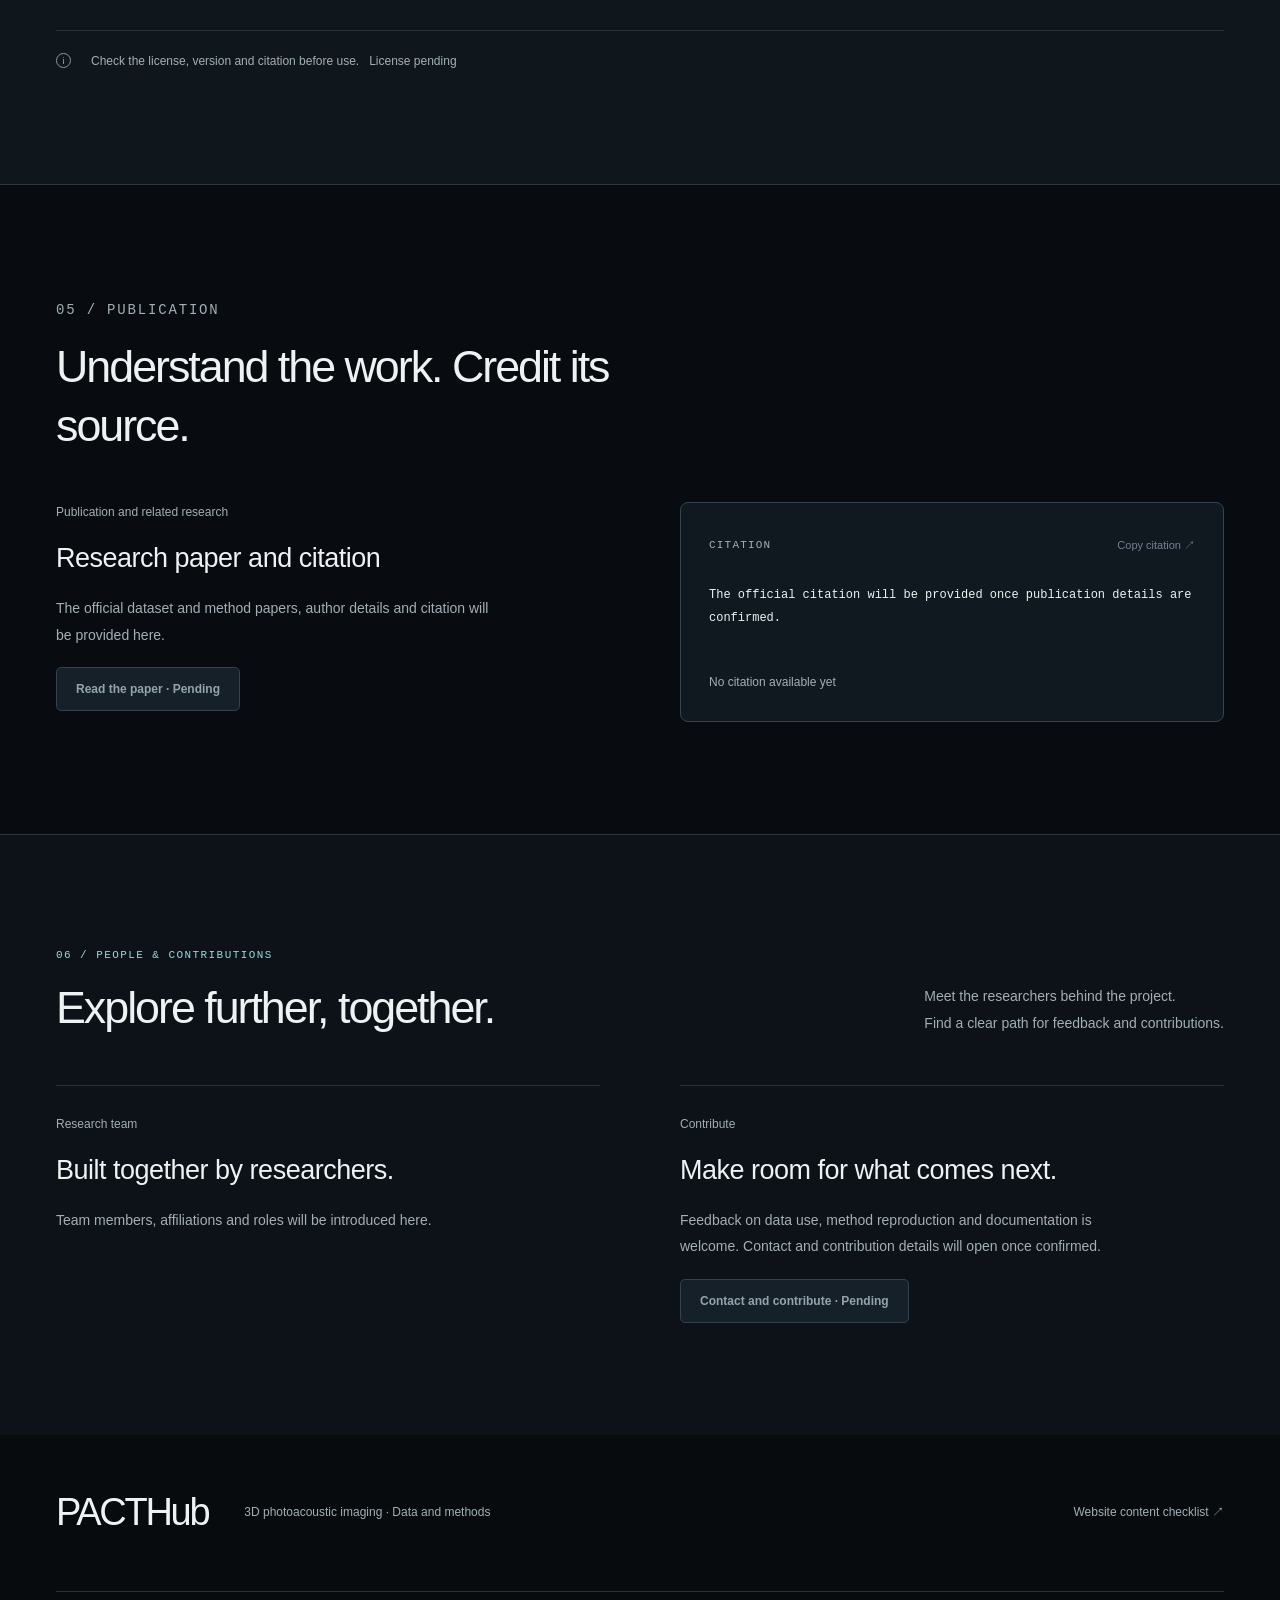
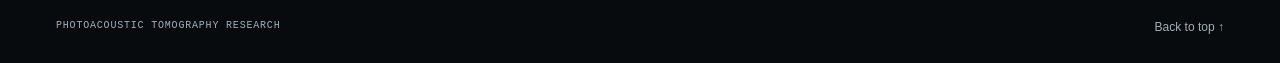
==== commit aa2e9c17: "Publish nine supporting concept illustrations" ====
--- a/index.html
+++ b/index.html
@@ -60,9 +60,9 @@
     <section class="overview container section-block" id="overview" aria-labelledby="overview-title">
       <div class="section-heading horizontal"><div><p class="eyebrow"><span data-i18n="ui.020">01 / 数据集</span></p><h2 id="overview-title"><span data-i18n="ui.021">一个入口，连接数据与方法。</span></h2></div><p id="overview-summary"><span data-i18n="ui.022">围绕三维光声成像，组织样本、方法与研究资料，</span><br><span data-i18n="ui.023">让数据的理解、使用和引用拥有清晰的路径。</span></p></div>
       <div class="overview-grid">
-        <article><span class="feature-number">01</span><h3><span data-i18n="ui.024">理解数据</span></h3><p><span data-i18n="ui.025">从样本预览到采集信息，了解数据结构、空间尺度与适用场景。</span></p><span class="mono"><span data-i18n="ui.026">数据与背景</span></span></article>
-        <article><span class="feature-number">02</span><h3><span data-i18n="ui.027">探索增强方法</span></h3><p><span data-i18n="ui.028">连接配套图像增强算法，呈现方法思路、使用流程与评估依据。</span></p><span class="mono"><span data-i18n="ui.029">方法与评估</span></span></article>
-        <article><span class="feature-number">03</span><h3><span data-i18n="ui.030">延续研究</span></h3><p><span data-i18n="ui.031">从数据获取到文档与引用，为复现、比较和后续工作提供入口。</span></p><span class="mono"><span data-i18n="ui.032">获取与复现</span></span></article>
+        <article><div class="feature-visual-row"><span class="feature-number">01</span><svg class="feature-visual" viewBox="0 0 80 68" aria-hidden="true" focusable="false" fill="none" stroke="currentColor" stroke-width="1.5" stroke-linecap="round" stroke-linejoin="round" data-concept-icon="data"><path class="visual-muted" d="m12 40 28 14 28-14M12 31l28 14 28-14"/><path d="m12 22 28-14 28 14-28 14zM40 36v18"/><path class="visual-muted" d="M22 17 50 31M32 12l28 14M22 27 28-14M32 32l28-14"/></svg></div><h3><span data-i18n="ui.024">理解数据</span></h3><p><span data-i18n="ui.025">从样本预览到采集信息，了解数据结构、空间尺度与适用场景。</span></p><span class="mono"><span data-i18n="ui.026">数据与背景</span></span></article>
+        <article><div class="feature-visual-row"><span class="feature-number">02</span><svg class="feature-visual" viewBox="0 0 80 68" aria-hidden="true" focusable="false" fill="none" stroke="currentColor" stroke-width="1.5" stroke-linecap="round" stroke-linejoin="round" data-concept-icon="compare"><rect class="visual-muted" x="8" y="12" width="64" height="42" rx="3"/><path d="M40 8v50"/><path class="visual-muted" d="m15 38 6-8 6 13 6-20M47 38l6-8 6 13 6-20"/><path d="m35 4 5 4 5-4M35 62l5-4 5 4"/></svg></div><h3><span data-i18n="ui.027">探索增强方法</span></h3><p><span data-i18n="ui.028">连接配套图像增强算法，呈现方法思路、使用流程与评估依据。</span></p><span class="mono"><span data-i18n="ui.029">方法与评估</span></span></article>
+        <article><div class="feature-visual-row"><span class="feature-number">03</span><svg class="feature-visual" viewBox="0 0 80 68" aria-hidden="true" focusable="false" fill="none" stroke="currentColor" stroke-width="1.5" stroke-linecap="round" stroke-linejoin="round" data-concept-icon="research"><path d="M17 13h25l10 10v31H17zM42 13v10h10"/><path class="visual-muted" d="M24 31h20M24 38h15M24 45h12"/><path d="M56 43h13M63 37l6 6-6 6M58 17h9v9"/><path class="visual-muted" d="m56 28 11-11"/></svg></div><h3><span data-i18n="ui.030">延续研究</span></h3><p><span data-i18n="ui.031">从数据获取到文档与引用，为复现、比较和后续工作提供入口。</span></p><span class="mono"><span data-i18n="ui.032">获取与复现</span></span></article>
       </div>
     </section>
     <section class="explore-section section-block" id="explore" aria-labelledby="explore-title">
@@ -101,11 +101,11 @@
       </figure>
       <div class="algorithm-layout">
         <div class="algorithm-copy"><span class="section-kicker"><span data-i18n="ui.059">配套图像增强算法</span></span><h3 id="algorithm-name"><span data-i18n="ui.060">从输入，到更清晰的表达。</span></h3><p id="algorithm-summary"><span data-i18n="ui.061">围绕三维光声图像增强，集中展示方法思路、输入输出约定与可复现流程。具体方法、实验结果和使用资料将在此补充。</span></p><p class="resource-status" id="algorithm-status"><span data-i18n="ui.062">方法资料准备中</span></p><div id="algorithm-resources" class="resource-buttons"><button type="button" class="button button-secondary" disabled><span data-i18n="ui.063">代码仓库 · 待补充</span></button><button type="button" class="button button-secondary" disabled><span data-i18n="ui.064">模型权重 · 待补充</span></button></div></div>
-        <div class="method-panel"><div class="method-panel-top"><span class="mono"><span data-i18n="ui.065">可复现的工作流程</span></span><span aria-hidden="true">↗</span></div><ol class="pipeline" aria-label="方法展示结构示意" data-i18n-aria-label="a11y.pipeline"><li><span class="pipeline-number">01</span><div><span class="mono"><span data-i18n="ui.066">输入</span></span><h4><span data-i18n="ui.067">标准化数据</span></h4><p><span data-i18n="ui.068">数据结构 · 空间尺度 · 输入约定</span></p></div></li><li><span class="pipeline-number">02</span><div><span class="mono"><span data-i18n="ui.069">增强</span></span><h4><span data-i18n="ui.070">图像增强</span></h4><p><span data-i18n="ui.071">方法概览 · 运行环境 · 推理流程</span></p></div></li><li><span class="pipeline-number">03</span><div><span class="mono"><span data-i18n="ui.072">评估</span></span><h4><span data-i18n="ui.073">结果与评估</span></h4><p><span data-i18n="ui.074">视觉对比 · 评估协议 · 适用范围</span></p></div></li></ol><p class="method-caption"><span data-i18n="ui.075">展示结构示意，具体流程以实际方法为准。</span></p></div>
+        <div class="method-panel"><div class="method-panel-top"><span class="mono"><span data-i18n="ui.065">可复现的工作流程</span></span><span aria-hidden="true">↗</span></div><ol class="pipeline" aria-label="方法展示结构示意" data-i18n-aria-label="a11y.pipeline"><li><span class="pipeline-marker"><span class="pipeline-number">01</span><svg class="step-visual" viewBox="0 0 48 48" aria-hidden="true" focusable="false" fill="none" stroke="currentColor" stroke-width="1.5" stroke-linecap="round" stroke-linejoin="round" data-concept-icon="input"><path d="m10 20 14-7 14 7-14 7zM10 27l14 7 14-7M10 34l14 7 14-7"/></svg></span><div><span class="mono"><span data-i18n="ui.066">输入</span></span><h4><span data-i18n="ui.067">标准化数据</span></h4><p><span data-i18n="ui.068">数据结构 · 空间尺度 · 输入约定</span></p></div></li><li><span class="pipeline-marker"><span class="pipeline-number">02</span><svg class="step-visual" viewBox="0 0 48 48" aria-hidden="true" focusable="false" fill="none" stroke="currentColor" stroke-width="1.5" stroke-linecap="round" stroke-linejoin="round" data-concept-icon="enhance"><rect x="7" y="11" width="34" height="26" rx="2"/><path d="M24 7v34M12 28l4-8 4 5M28 28l4-8 4 5"/></svg></span><div><span class="mono"><span data-i18n="ui.069">增强</span></span><h4><span data-i18n="ui.070">图像增强</span></h4><p><span data-i18n="ui.071">方法概览 · 运行环境 · 推理流程</span></p></div></li><li><span class="pipeline-marker"><span class="pipeline-number">03</span><svg class="step-visual" viewBox="0 0 48 48" aria-hidden="true" focusable="false" fill="none" stroke="currentColor" stroke-width="1.5" stroke-linecap="round" stroke-linejoin="round" data-concept-icon="evaluate"><rect x="8" y="10" width="32" height="29" rx="2"/><path d="M14 17h9M14 23h9M14 29h7M27 25l4 4 6-8"/></svg></span><div><span class="mono"><span data-i18n="ui.072">评估</span></span><h4><span data-i18n="ui.073">结果与评估</span></h4><p><span data-i18n="ui.074">视觉对比 · 评估协议 · 适用范围</span></p></div></li></ol><p class="method-caption"><span data-i18n="ui.075">展示结构示意，具体流程以实际方法为准。</span></p></div>
       </div>
 
     </section>
-    <section class="downloads-section section-block" id="downloads" aria-labelledby="downloads-title"><div class="container"><div class="section-heading horizontal"><div><p class="eyebrow"><span data-i18n="ui.076">04 / 研究资源</span></p><h2 id="downloads-title"><span data-i18n="ui.077">研究，从这里继续。</span></h2></div><p><span data-i18n="ui.078">数据、示例与方法资源集中于此。</span><br><span data-i18n="ui.079">经确认的下载入口将在资料补充后开放。</span></p></div><div class="download-grid" id="download-grid"><article class="download-card"><span class="status-pill"><span data-i18n="ui.080">待发布</span></span><h3><span data-i18n="ui.081">数据集</span></h3><p><span data-i18n="ui.082">标准化的三维光声成像数据与配套索引。</span></p><button class="button button-secondary" disabled><span data-i18n="ui.083">资料准备中</span></button></article></div><div class="usage-row" id="docs"><div><span class="mono"><span data-i18n="ui.084">开始之前</span></span><h3><span data-i18n="ui.085">先了解数据，再开始实验。</span></h3></div><a class="text-link" href="docs/data-guide.html"><span data-i18n="ui.086">数据说明</span> <span aria-hidden="true">↗</span></a><a class="text-link" href="docs/algorithm-guide.html"><span data-i18n="ui.087">算法使用说明</span> <span aria-hidden="true">↗</span></a><a class="text-link" href="data/metadata.schema.json" download><span data-i18n="ui.088">元数据规范</span> <span aria-hidden="true">↓</span></a></div><div class="release-note" id="release"><span class="note-symbol" aria-hidden="true">i</span><p><span data-i18n="ui.089">使用前请确认适用许可、版本与引用方式。</span><span id="license-status"><span data-i18n="ui.090">使用许可待补充</span></span></p></div></div></section>
+    <section class="downloads-section section-block" id="downloads" aria-labelledby="downloads-title"><div class="container"><div class="section-heading horizontal"><div><p class="eyebrow"><span data-i18n="ui.076">04 / 研究资源</span></p><h2 id="downloads-title"><span data-i18n="ui.077">研究，从这里继续。</span></h2></div><p><span data-i18n="ui.078">数据、示例与方法资源集中于此。</span><br><span data-i18n="ui.079">经确认的下载入口将在资料补充后开放。</span></p></div><div class="download-grid" id="download-grid"><article class="download-card"><span class="status-pill"><span data-i18n="ui.080">待发布</span></span><h3><span data-i18n="ui.081">数据集</span></h3><p><span data-i18n="ui.082">标准化的三维光声成像数据与配套索引。</span></p><button class="button button-secondary" disabled><span data-i18n="ui.083">资料准备中</span></button></article></div><div class="usage-row" id="docs"><div><span class="mono"><span data-i18n="ui.084">开始之前</span></span><h3><span data-i18n="ui.085">先了解数据，再开始实验。</span></h3></div><a class="text-link" href="docs/data-guide.html"><svg class="resource-visual" viewBox="0 0 28 28" aria-hidden="true" focusable="false" fill="none" stroke="currentColor" stroke-width="1.5" stroke-linecap="round" stroke-linejoin="round" data-concept-icon="guide"><path d="M5 5h8l6 5v14H5zM13 5v6h6M9 15h6M9 19h6"/></svg><span data-i18n="ui.086">数据说明</span> <span aria-hidden="true">↗</span></a><a class="text-link" href="docs/algorithm-guide.html"><svg class="resource-visual" viewBox="0 0 28 28" aria-hidden="true" focusable="false" fill="none" stroke="currentColor" stroke-width="1.5" stroke-linecap="round" stroke-linejoin="round" data-concept-icon="code"><path d="m8 7-5 7 5 7M20 7l5 7-5 7M16 5l-4 18"/></svg><span data-i18n="ui.087">算法使用说明</span> <span aria-hidden="true">↗</span></a><a class="text-link" href="data/metadata.schema.json" download><svg class="resource-visual" viewBox="0 0 28 28" aria-hidden="true" focusable="false" fill="none" stroke="currentColor" stroke-width="1.5" stroke-linecap="round" stroke-linejoin="round" data-concept-icon="schema"><rect x="3" y="4" width="22" height="20" rx="2"/><path d="M3 11h22M11 11v13M11 17h14"/></svg><span data-i18n="ui.088">元数据规范</span> <span aria-hidden="true">↓</span></a></div><div class="release-note" id="release"><span class="note-symbol" aria-hidden="true">i</span><p><span data-i18n="ui.089">使用前请确认适用许可、版本与引用方式。</span><span id="license-status"><span data-i18n="ui.090">使用许可待补充</span></span></p></div></div></section>
     <section class="container section-block" id="publication" aria-labelledby="publication-title"><div class="section-heading"><p class="eyebrow"><span data-i18n="ui.091">05 / 论文与引用</span></p><h2 id="publication-title"><span data-i18n="ui.092">理解工作，也让来源清晰。</span></h2></div><div class="publication-layout"><div class="paper-copy"><span class="section-kicker"><span data-i18n="ui.093">论文与相关研究</span></span><h3 id="paper-title"><span data-i18n="ui.094">研究论文与引用</span></h3><p id="paper-summary"><span data-i18n="ui.095">这里将收录数据集与配套方法的正式论文、作者信息及引用方式。</span></p><div id="paper-resources" class="resource-buttons"><button type="button" class="button button-secondary" disabled><span data-i18n="ui.096">阅读论文 · 待补充</span></button></div></div><div class="citation-panel"><div class="citation-top"><span class="mono"><span data-i18n="ui.097">引用</span></span><button id="copy-citation" class="copy-button" disabled type="button" aria-label="复制正式引用" data-i18n-aria-label="a11y.copyCitation"><span data-i18n="ui.098">复制引用</span> <span aria-hidden="true">↗</span></button></div><p id="citation-note"><span data-i18n="ui.099">正式引用信息将在论文资料确认后提供。</span></p><p id="citation-status" class="citation-status" role="status" aria-live="polite"><span data-i18n="ui.100">暂未提供可用引用</span></p></div></div></section>
     <section class="team-section section-block" id="team" aria-labelledby="team-title"><div class="container"><div class="section-heading horizontal"><div><p class="eyebrow"><span data-i18n="ui.101">06 / 团队与贡献</span></p><h2 id="team-title"><span data-i18n="ui.102">共同推进，持续探索。</span></h2></div><p><span data-i18n="ui.103">认识项目背后的研究者。</span><br><span data-i18n="ui.104">让反馈与贡献拥有明确的入口。</span></p></div><div class="team-grid"><article><span class="section-kicker"><span data-i18n="ui.105">研究团队</span></span><div id="team-members"><h3><span data-i18n="ui.106">由研究者，共同构建。</span></h3><p><span data-i18n="ui.107">团队成员、所属机构与分工将在这里介绍。</span></p></div></article><article><span class="section-kicker"><span data-i18n="ui.108">参与贡献</span></span><h3><span data-i18n="ui.109">为后续研究留下更多可能。</span></h3><p id="contribution-summary"><span data-i18n="ui.110">欢迎围绕数据使用、方法复现与文档改进提供反馈。项目联系与贡献方式将在确认后开放。</span></p><div id="contribution-resources" class="resource-buttons"><button type="button" class="button button-secondary" disabled><span data-i18n="ui.111">联系与贡献 · 待补充</span></button></div></article></div></div></section>
   </main>
--- a/assets/css/styles.css
+++ b/assets/css/styles.css
@@ -271,3 +271,16 @@
 @media(max-width:600px){.container{width:calc(100% - 40px)}.cinematic-header{inset:12px 12px auto}.cinematic-header .header-inner{height:60px;padding:0 12px;border-radius:9px}.cinematic-header .primary-nav{top:70px}.header-inner>.brand{font-size:20px;gap:6px}.header-inner>.brand svg{width:20px}.header-inner{gap:8px}.language-switch button{min-width:32px}.menu-toggle{font-size:11px;gap:5px}.hero.hero-cinematic{min-height:0;padding:390px 0 34px;display:block}.hero-media{top:66px;bottom:auto;height:330px}.hero-poster,.hero-video{object-position:75% 50%!important}.hero-shade{background:linear-gradient(0deg,#080c10 0%,transparent 90%);top:300px;bottom:auto;height:112px}.hero-video-caption{position:relative;inset:auto;width:auto;font-size:11px;margin:0 20px 32px;text-align:center;color:#b7cdd6}.hero-copy{max-width:none}.hero.hero-cinematic .eyebrow{font-size:10px;letter-spacing:.08em;margin-bottom:19px}.hero.hero-cinematic h1{font-size:clamp(68px,18vw,104px);margin-bottom:18px}.hero-tagline{font-size:clamp(24px,6.5vw,34px);line-height:1.5;max-width:410px}.hero.hero-cinematic .hero-description{font-size:14px;max-width:360px;margin-top:15px}.hero.hero-cinematic .hero-actions{margin-top:28px;gap:10px}.hero-actions .button{font-size:12px;padding:12px 15px;gap:17px;min-height:46px}.hero-bottom{position:relative;inset:auto;display:flex;flex-wrap:wrap;align-items:flex-start;margin-top:42px;padding-top:22px;gap:20px}.hero-notes{flex:1;min-width:180px}.hero-playback{margin-left:0}.hero-notes .demo-banner{font-size:10px;gap:6px}.hero-notes .demo-banner a{font-size:10px;margin-left:0}.hero-scroll{display:none}.hero-video-toggle{min-height:44px;padding:9px 12px}.section-block{padding-block:68px}.hero-cinematic+.overview{padding-top:65px}.section-heading{margin-bottom:32px}.section-heading h2{font-size:31px;line-height:1.4}.section-heading .eyebrow{font-size:10px}.section-heading.horizontal>p{font-size:13px;margin-top:18px}.overview-grid{grid-template-columns:1fr;gap:24px}.overview-grid article{padding:22px 0 0 42px}.feature-number{top:25px}.overview-grid p{font-size:14px;max-width:none}.overview-grid .mono{font-size:10px}.sample-grid{grid-template-columns:1fr;gap:32px}.sample-image{aspect-ratio:2/1;border-radius:7px}.sample-content{padding:16px 1px 0}.sample-content h3{font-size:24px}.sample-footer{margin-top:13px}.filter-chip{font-size:12px;padding:9px 17px}.search-controls{gap:8px}.search-controls select,html[lang="en"] .search-controls select{max-width:140px;font-size:11px}.index-footnote{flex-direction:column;gap:14px;font-size:12px}.results-meta{margin:20px 0}.enhancement-heading h3{font-size:23px}.enhancement-heading p,.enhancement-note{font-size:12px}.enhancement-label{font-size:11px}.enhancement-stack{border-radius:6px}.algorithm-layout{margin-top:38px;padding-top:28px}.algorithm-copy h3,.paper-copy h3,.team-grid h3{font-size:24px}.method-panel{padding:0}.pipeline li{gap:16px}.publication-layout,.team-grid{grid-template-columns:1fr;gap:32px}.download-card>p{font-size:14px;max-width:none}.usage-row{gap:20px}.usage-row .text-link{font-size:12px}.release-note{font-size:11px}.footer-inner{padding-block:38px;gap:20px}.footer-inner .brand{font-size:34px}.footer-inner p{font-size:12px;width:100%}.footer-inner>a:last-child{font-size:12px}.footer-bottom{font-size:9px;letter-spacing:0}.dialog-shell{padding:20px}.detail-heading h2{font-size:24px}.detail-grid{grid-template-columns:1fr}.dialog-header>.eyebrow{font-size:10px}.dialog-footer{gap:16px}}
 @media(prefers-reduced-motion:reduce){.sample-image{transition:none}}
 @media print{:root{color-scheme:light;--bg:#fff;--surface:#f2f2f2;--surface-blue:#eee;--text:#111;--muted:#444;--line:#bbb;--accent:#17434b}body{background:white;color:#111}.section-block{padding-block:30px}.hero.hero-cinematic{padding:30px 0;background:white;color:#111}.hero-copy{max-width:100%}.sample-card{break-inside:avoid}.explore-section,.downloads-section,.team-section{background:white}.hero-video-caption{display:none}.sample-content h3{color:#111}.download-card{border-color:#bbb}}
+
+/* Meaningful concept illustrations: navigation cues, never scientific results. */
+.feature-visual-row{display:flex;align-items:center;justify-content:space-between;gap:18px;min-height:76px;margin-bottom:18px}
+.overview-grid .feature-visual-row .feature-number{position:static;margin:0;align-self:flex-start;padding-top:9px}
+.feature-visual{width:88px;height:75px;flex:none;color:#88d9e2}
+.visual-muted{opacity:.52}
+.pipeline-marker{display:flex;flex-direction:column;align-items:center;gap:10px;flex:none}
+.pipeline-marker .pipeline-number{margin:0}
+.step-visual{width:34px;height:34px;flex:none;color:#88d9e2}
+.resource-visual{width:24px;height:24px;flex:none;color:#88d9e2}
+.usage-row .text-link{gap:10px}
+@media(max-width:600px){.overview-grid article{padding:22px 0 0}.feature-visual-row{min-height:61px;margin-bottom:14px}.feature-visual{width:72px;height:61px}.step-visual{width:30px;height:30px}.pipeline-marker{gap:8px}}
+@media print{.feature-visual,.step-visual,.resource-visual{color:#17434b}}
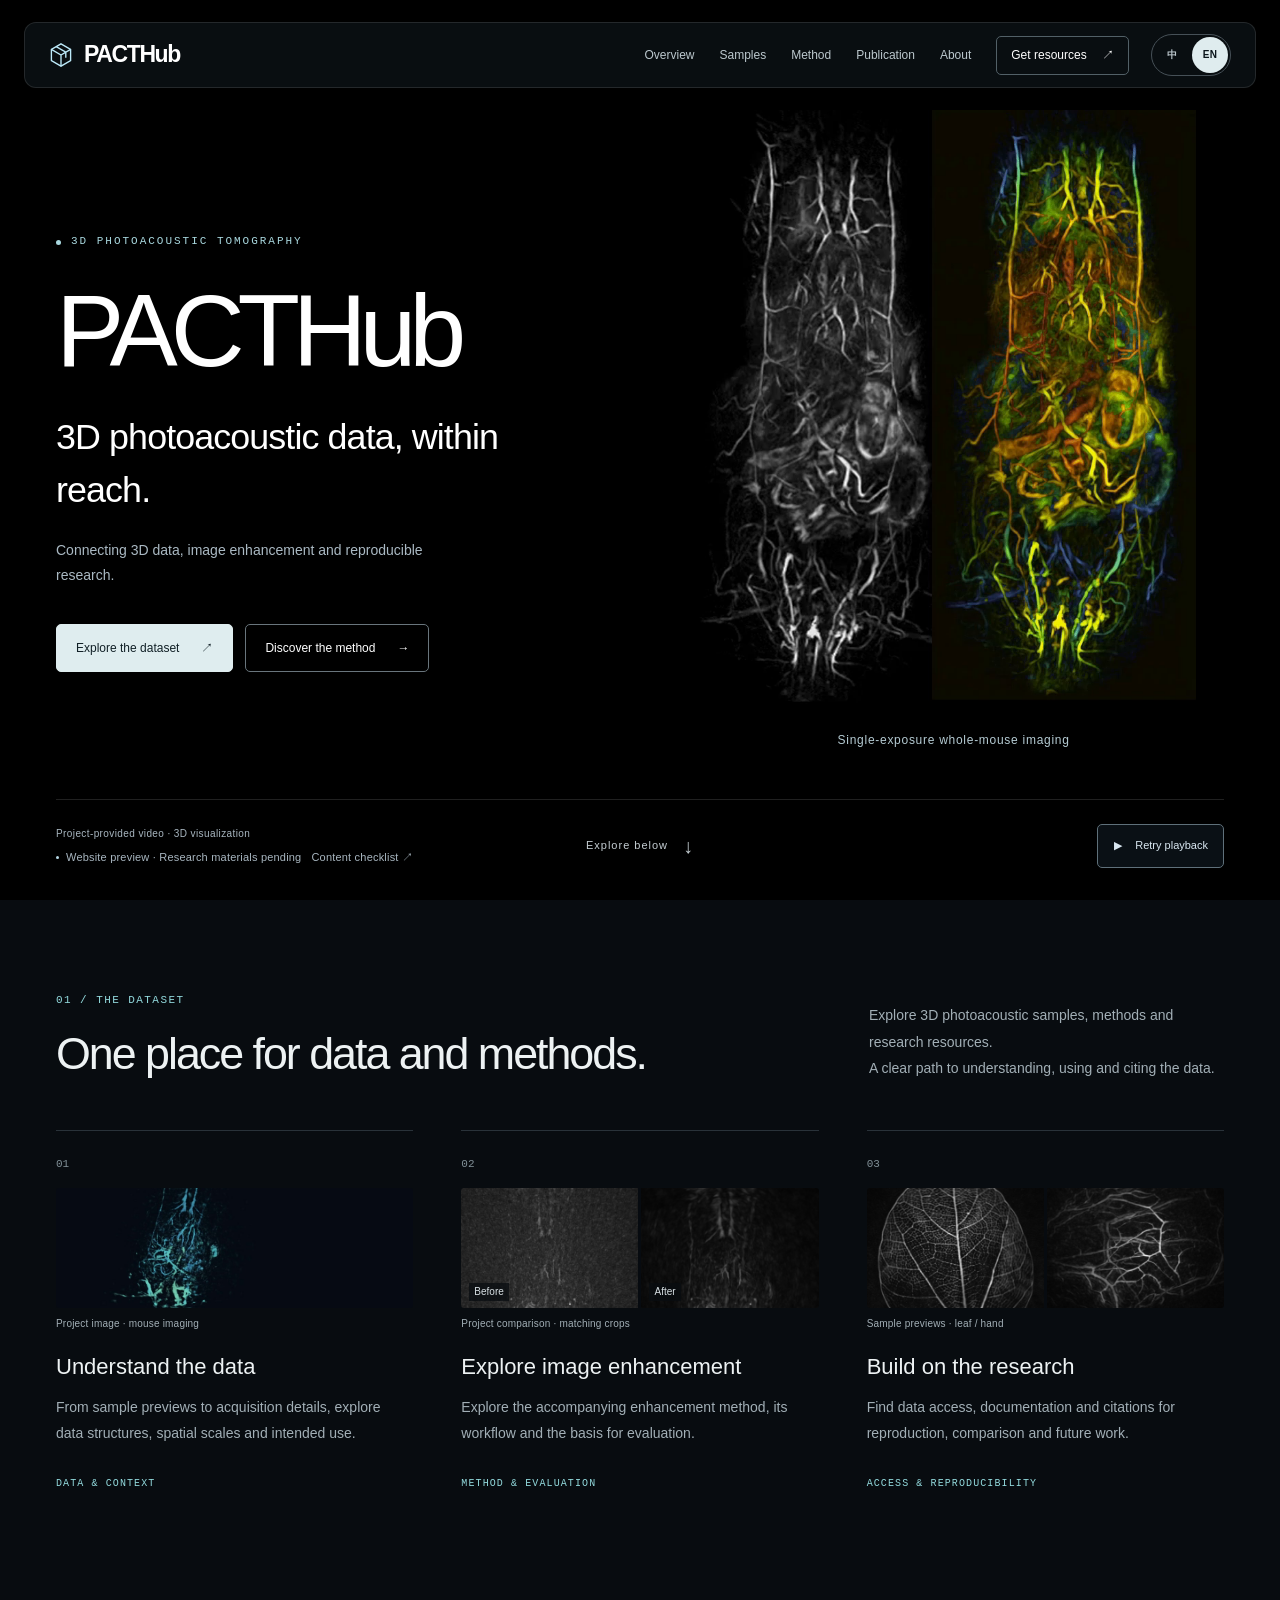
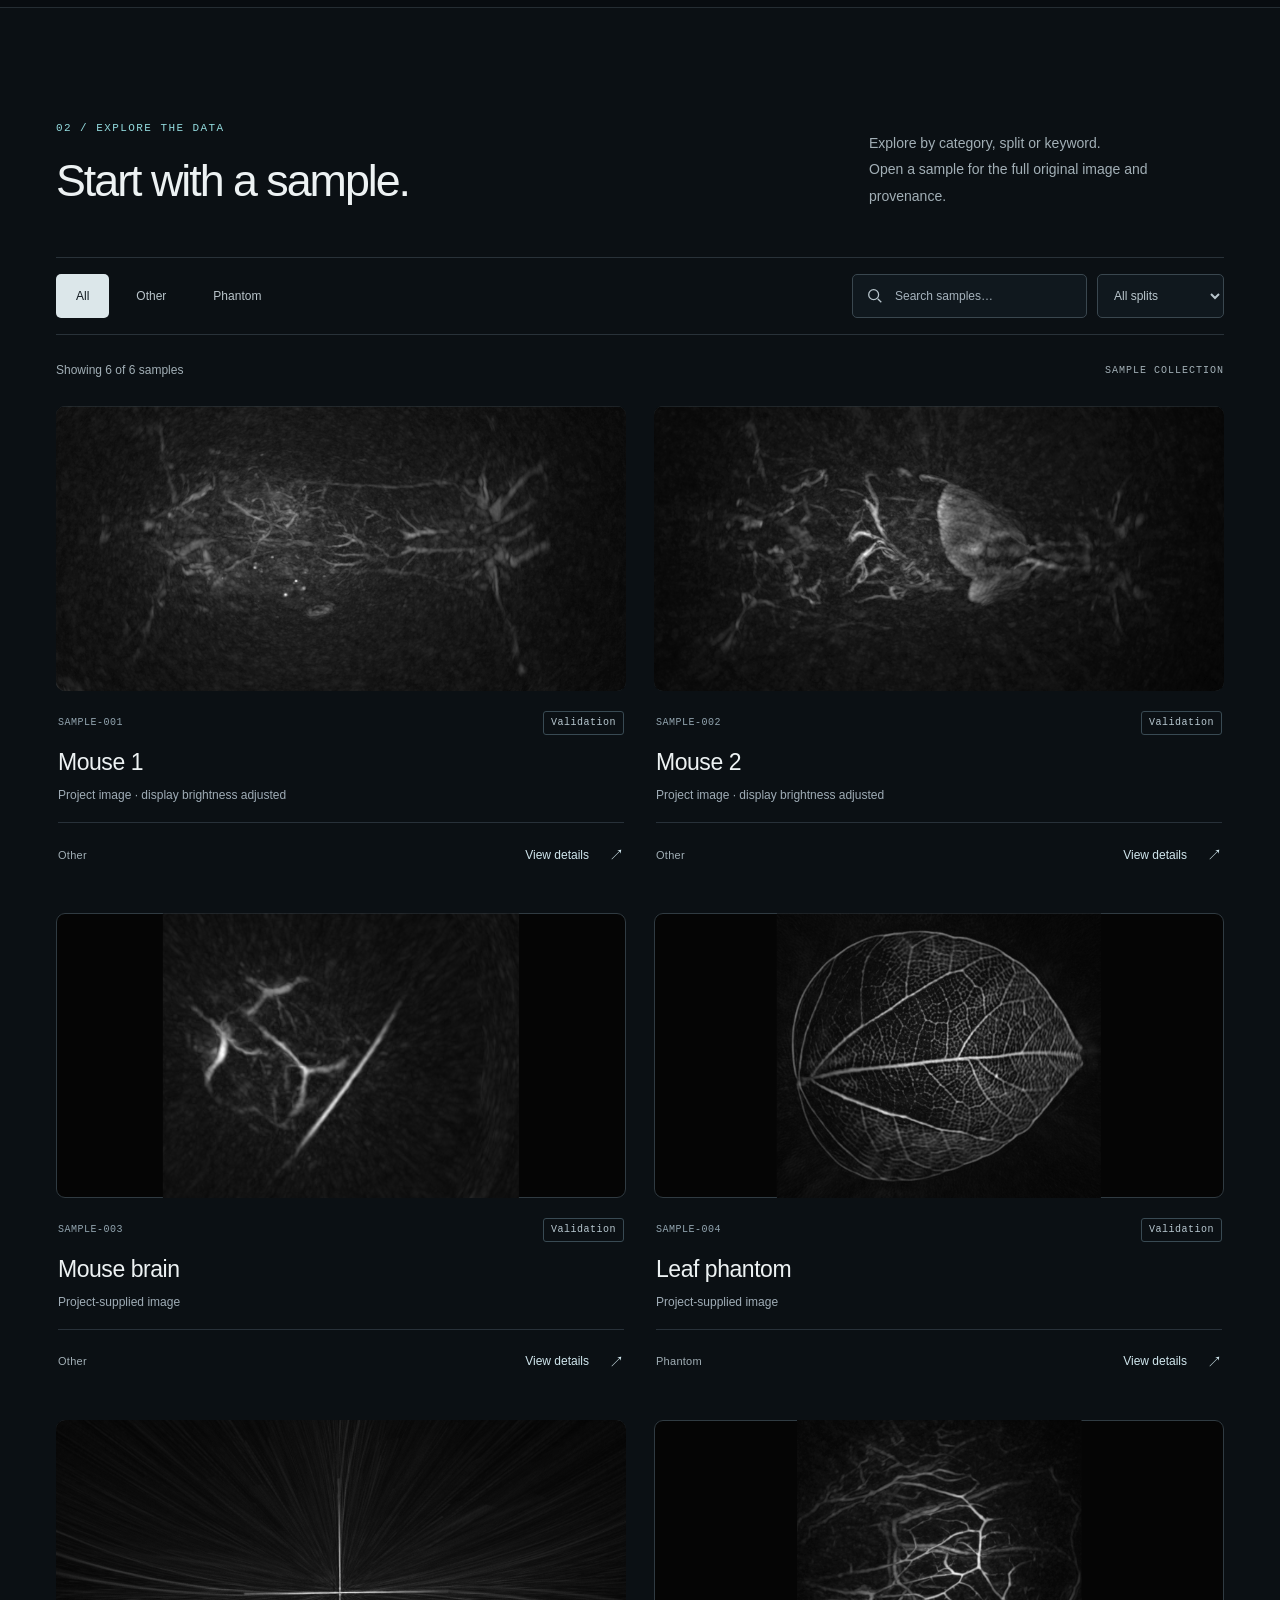
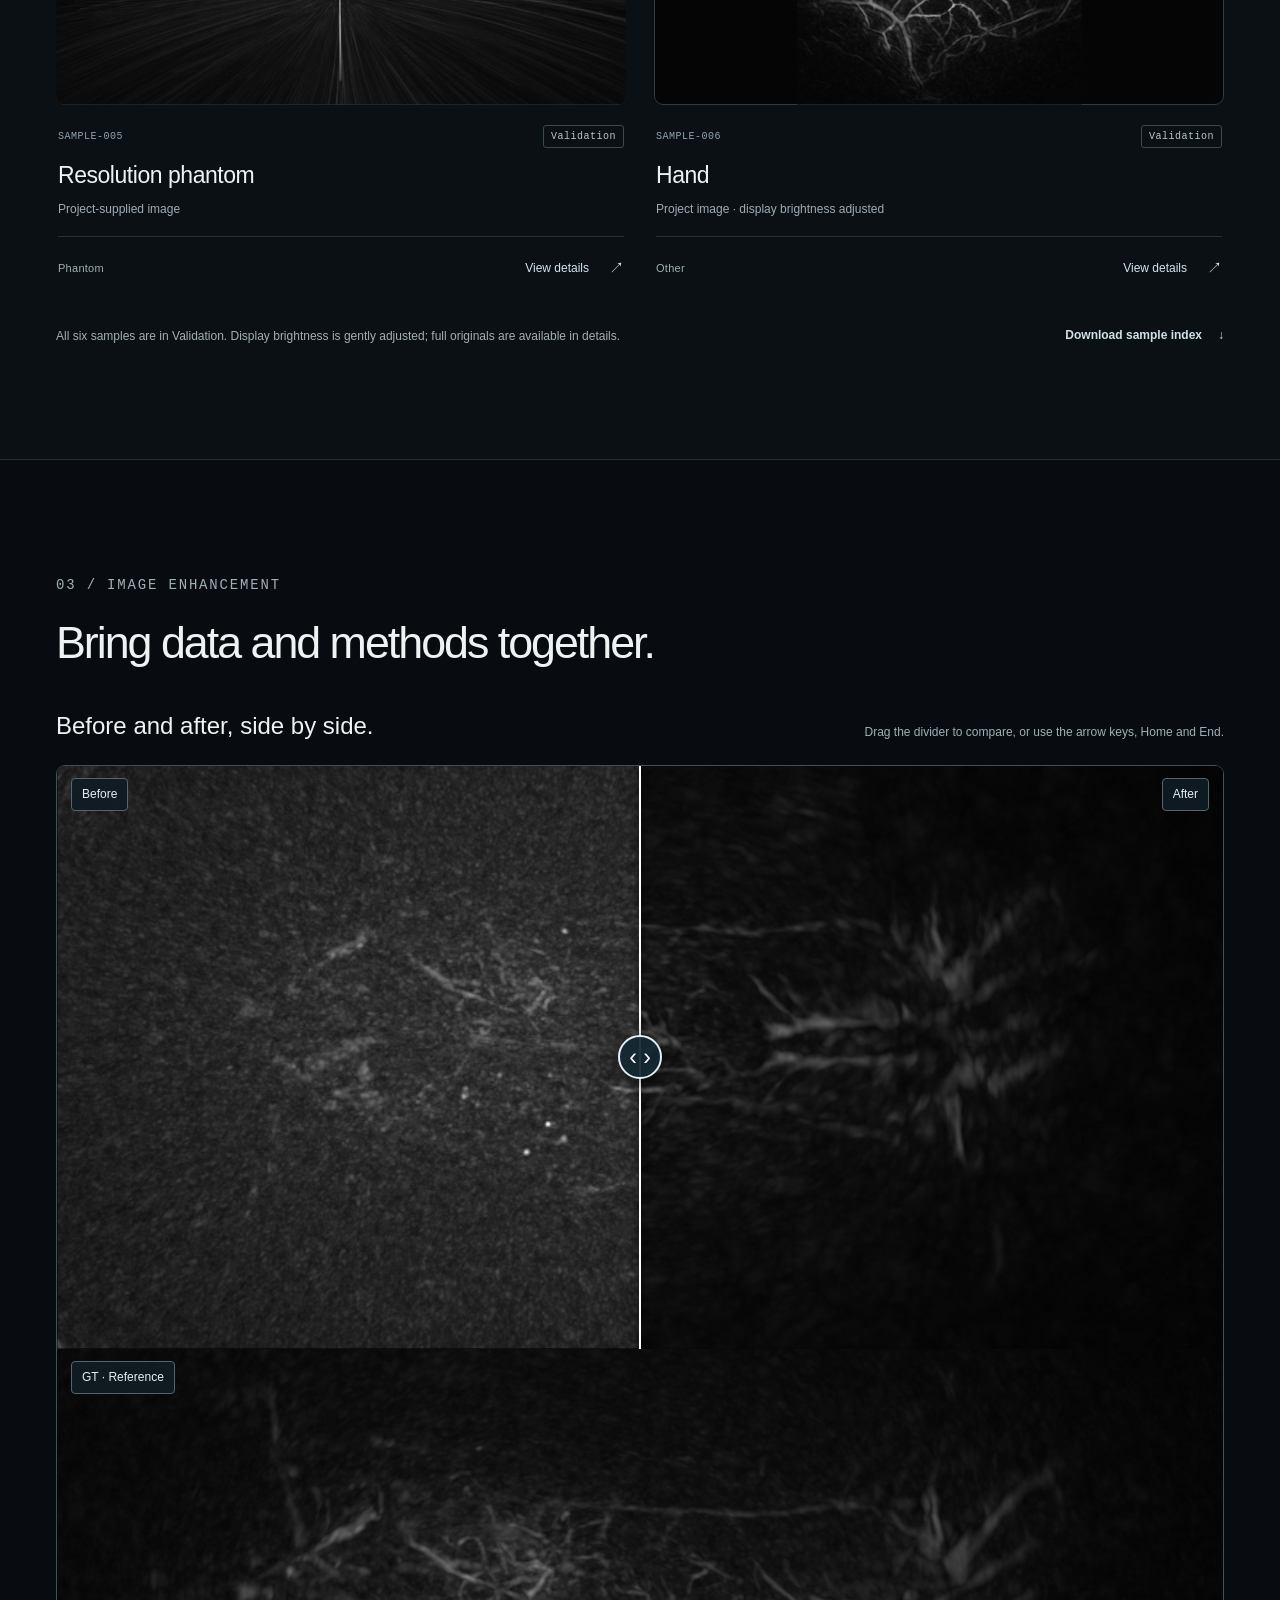
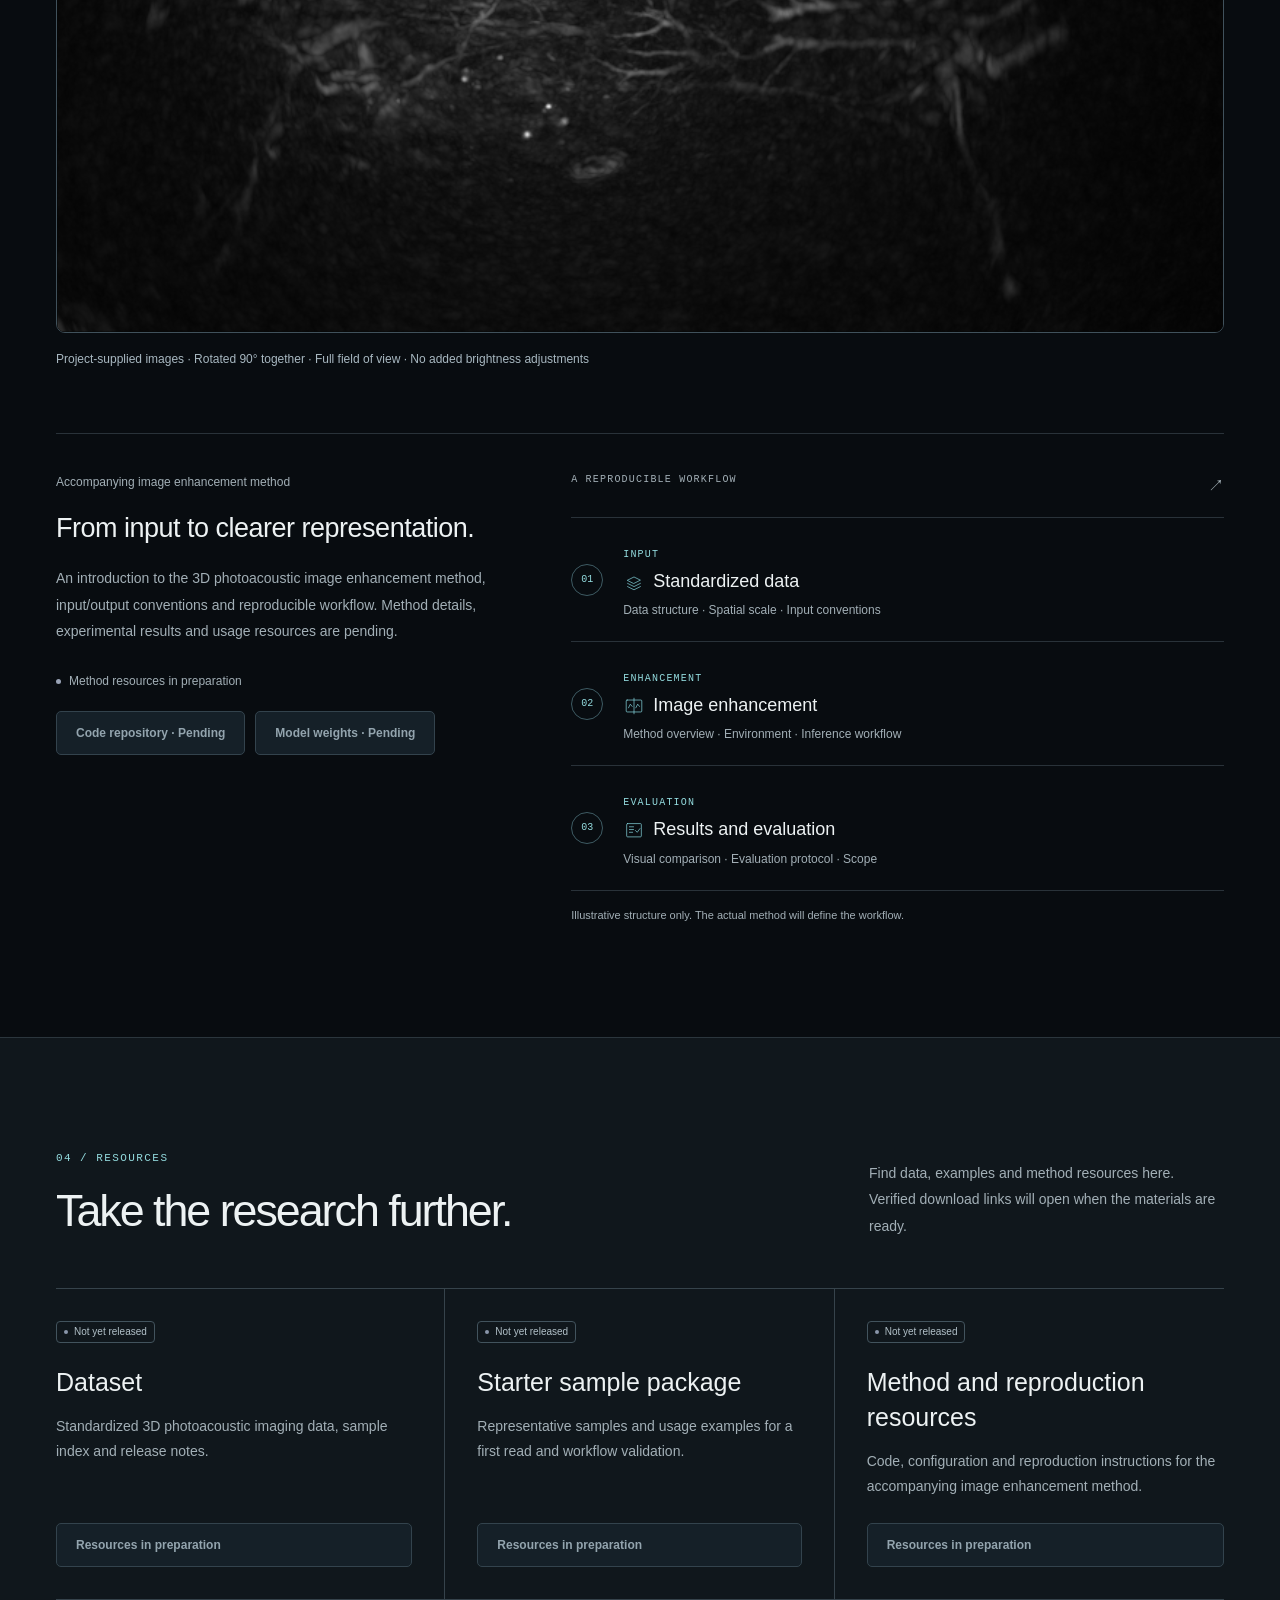
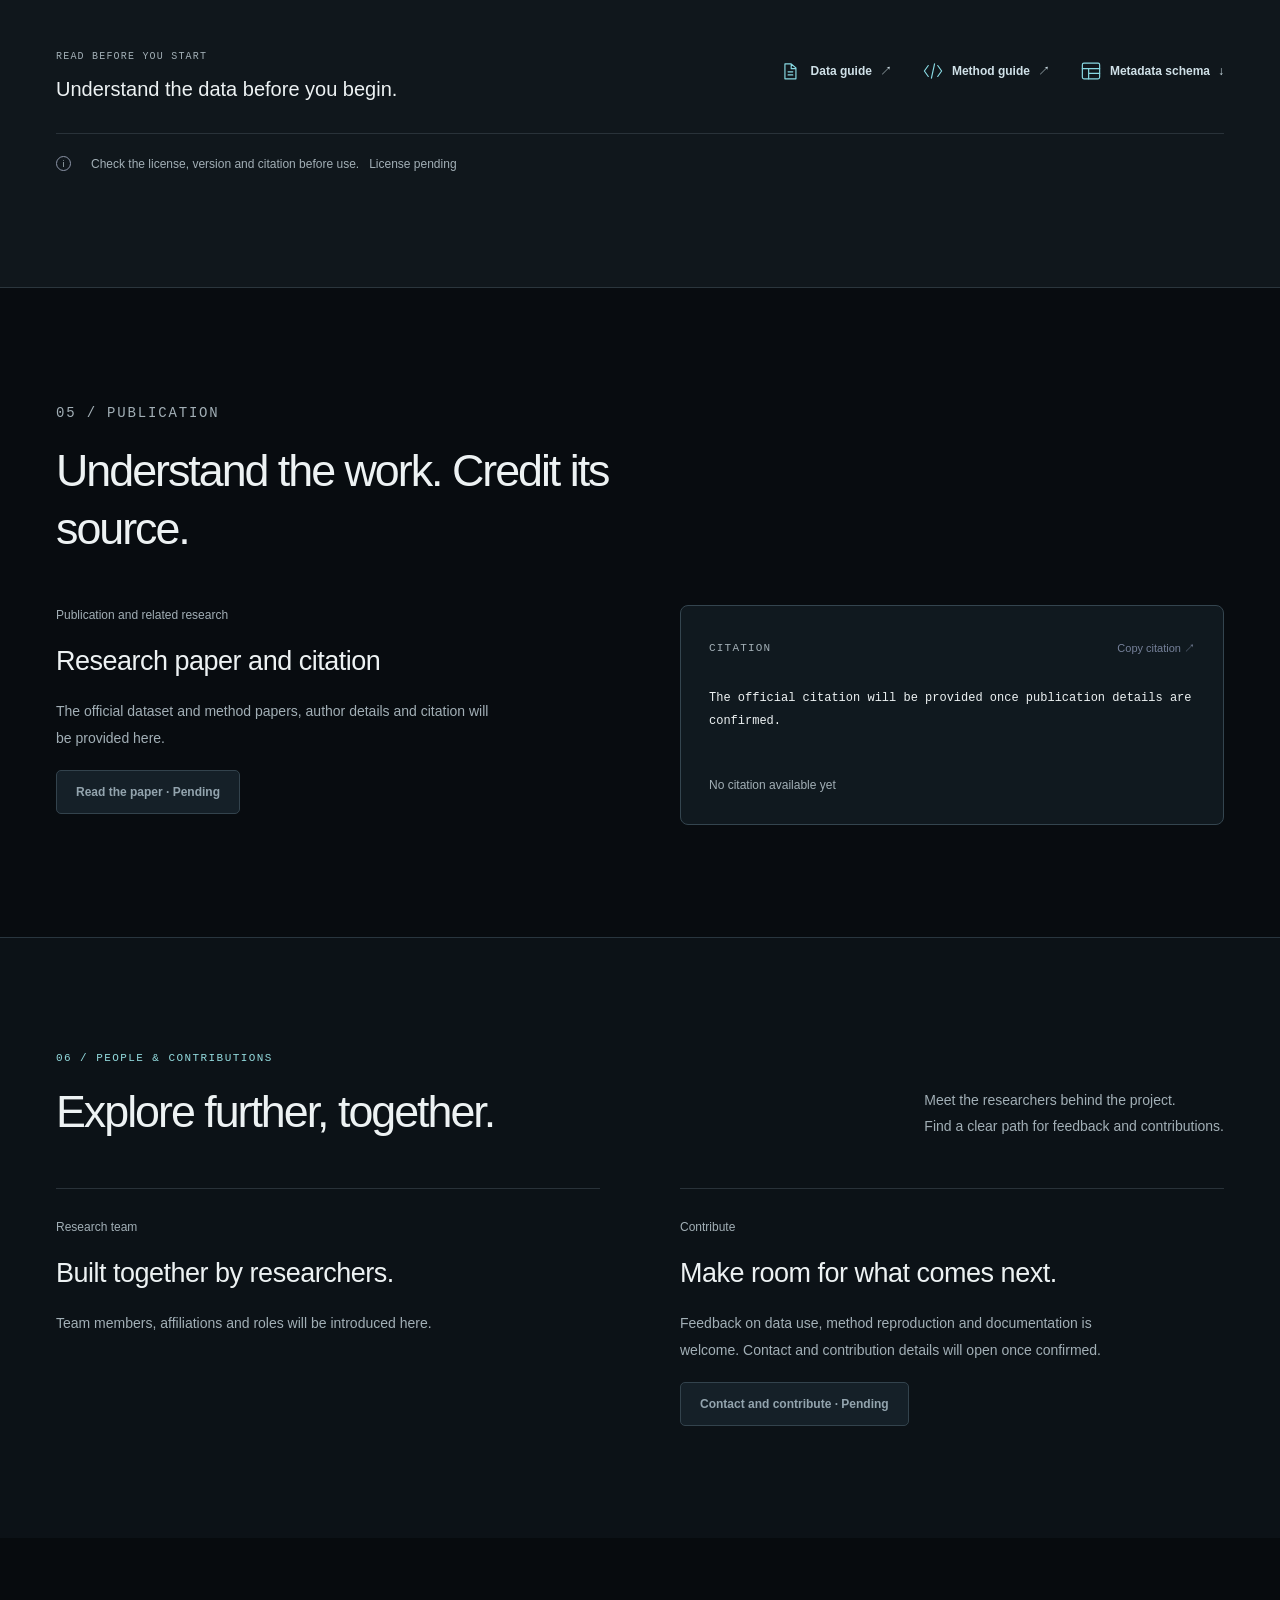
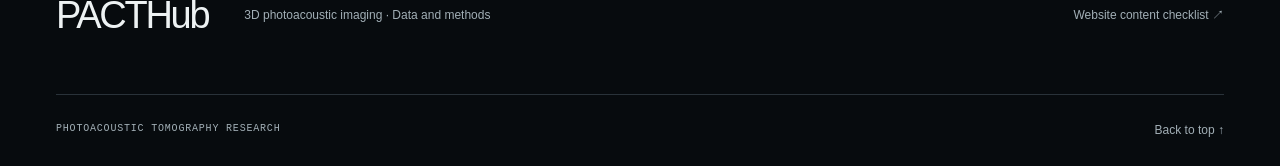
==== commit b48898df: "Publish paired frontal-view homepage and compact real-sample previews" ====
--- a/index.html
+++ b/index.html
@@ -31,8 +31,8 @@
   <main id="main">
     <section class="hero hero-cinematic" id="top" aria-labelledby="hero-title">
       <div class="hero-media" aria-hidden="true">
-        <img class="hero-poster" id="hero-poster" src="assets/images/hero-poster.jpg" alt="" width="1920" height="1080" fetchpriority="high">
-        <video class="hero-video" id="hero-video" autoplay muted loop playsinline preload="none" poster="assets/images/hero-poster.jpg" tabindex="-1" disablepictureinpicture disableremoteplayback></video>
+        <img class="hero-poster" id="hero-poster" src="assets/images/hero-frontal-poster.png" alt="" width="728" height="870" fetchpriority="high">
+        <video class="hero-video" id="hero-video" autoplay muted loop playsinline preload="none" poster="assets/images/hero-frontal-poster.png" tabindex="-1" disablepictureinpicture disableremoteplayback></video>
       </div>
       <div class="hero-shade" aria-hidden="true"></div>
       <p class="hero-video-caption" id="hero-video-caption" data-i18n="hero.videoCaption">单次曝光全鼠成像</p>
@@ -60,9 +60,9 @@
     <section class="overview container section-block" id="overview" aria-labelledby="overview-title">
       <div class="section-heading horizontal"><div><p class="eyebrow"><span data-i18n="ui.020">01 / 数据集</span></p><h2 id="overview-title"><span data-i18n="ui.021">一个入口，连接数据与方法。</span></h2></div><p id="overview-summary"><span data-i18n="ui.022">围绕三维光声成像，组织样本、方法与研究资料，</span><br><span data-i18n="ui.023">让数据的理解、使用和引用拥有清晰的路径。</span></p></div>
       <div class="overview-grid">
-        <article><div class="feature-visual-row"><span class="feature-number">01</span><svg class="feature-visual" viewBox="0 0 80 68" aria-hidden="true" focusable="false" fill="none" stroke="currentColor" stroke-width="1.5" stroke-linecap="round" stroke-linejoin="round" data-concept-icon="data"><path class="visual-muted" d="m12 40 28 14 28-14M12 31l28 14 28-14"/><path d="m12 22 28-14 28 14-28 14zM40 36v18"/><path class="visual-muted" d="M22 17 50 31M32 12l28 14M22 27 28-14M32 32l28-14"/></svg></div><h3><span data-i18n="ui.024">理解数据</span></h3><p><span data-i18n="ui.025">从样本预览到采集信息，了解数据结构、空间尺度与适用场景。</span></p><span class="mono"><span data-i18n="ui.026">数据与背景</span></span></article>
-        <article><div class="feature-visual-row"><span class="feature-number">02</span><svg class="feature-visual" viewBox="0 0 80 68" aria-hidden="true" focusable="false" fill="none" stroke="currentColor" stroke-width="1.5" stroke-linecap="round" stroke-linejoin="round" data-concept-icon="compare"><rect class="visual-muted" x="8" y="12" width="64" height="42" rx="3"/><path d="M40 8v50"/><path class="visual-muted" d="m15 38 6-8 6 13 6-20M47 38l6-8 6 13 6-20"/><path d="m35 4 5 4 5-4M35 62l5-4 5 4"/></svg></div><h3><span data-i18n="ui.027">探索增强方法</span></h3><p><span data-i18n="ui.028">连接配套图像增强算法，呈现方法思路、使用流程与评估依据。</span></p><span class="mono"><span data-i18n="ui.029">方法与评估</span></span></article>
-        <article><div class="feature-visual-row"><span class="feature-number">03</span><svg class="feature-visual" viewBox="0 0 80 68" aria-hidden="true" focusable="false" fill="none" stroke="currentColor" stroke-width="1.5" stroke-linecap="round" stroke-linejoin="round" data-concept-icon="research"><path d="M17 13h25l10 10v31H17zM42 13v10h10"/><path class="visual-muted" d="M24 31h20M24 38h15M24 45h12"/><path d="M56 43h13M63 37l6 6-6 6M58 17h9v9"/><path class="visual-muted" d="m56 28 11-11"/></svg></div><h3><span data-i18n="ui.030">延续研究</span></h3><p><span data-i18n="ui.031">从数据获取到文档与引用，为复现、比较和后续工作提供入口。</span></p><span class="mono"><span data-i18n="ui.032">获取与复现</span></span></article>
+        <article><span class="feature-number">01</span><figure class="overview-preview"><div class="overview-strip overview-mouse"><img src="assets/images/hero-poster.jpg" alt="项目提供的小鼠三维成像展示" data-i18n-alt="overview.mouseAlt" loading="lazy" width="1920" height="1080"></div><figcaption data-i18n="overview.mouseCaption">项目图像 · 小鼠成像</figcaption></figure><h3><span data-i18n="ui.024">理解数据</span></h3><p><span data-i18n="ui.025">从样本预览到采集信息，了解数据结构、空间尺度与适用场景。</span></p><span class="mono"><span data-i18n="ui.026">数据与背景</span></span></article>
+        <article><span class="feature-number">02</span><figure class="overview-preview"><div class="overview-strip overview-pair"><div><img src="assets/images/enhancement/01_input_single_frame24.png" alt="增强前图像局部" data-i18n-alt="overview.beforeAlt" loading="lazy" width="400" height="800"><span data-i18n="enhancement.before">增强前</span></div><div><img src="assets/images/enhancement/02_Restormer_final321000.png" alt="增强后图像的相同局部" data-i18n-alt="overview.afterAlt" loading="lazy" width="400" height="800"><span data-i18n="enhancement.after">增强后</span></div></div><figcaption data-i18n="overview.compareCaption">项目对比图 · 同一区域局部</figcaption></figure><h3><span data-i18n="ui.027">探索增强方法</span></h3><p><span data-i18n="ui.028">连接配套图像增强算法，呈现方法思路、使用流程与评估依据。</span></p><span class="mono"><span data-i18n="ui.029">方法与评估</span></span></article>
+        <article><span class="feature-number">03</span><figure class="overview-preview"><div class="overview-strip overview-pair overview-samples"><div><img src="assets/images/04_leaf_phantom_20241115_104329.png" alt="项目提供的叶片样本局部" data-i18n-alt="overview.leafAlt" loading="lazy" width="400" height="800"></div><div><img src="assets/images/06_hand_20241128_174227.png" alt="项目提供的手部样本局部" data-i18n-alt="overview.handAlt" loading="lazy" width="800" height="800"></div></div><figcaption data-i18n="overview.reuseCaption">样本预览 · 叶片 / 手部</figcaption></figure><h3><span data-i18n="ui.030">延续研究</span></h3><p><span data-i18n="ui.031">从数据获取到文档与引用，为复现、比较和后续工作提供入口。</span></p><span class="mono"><span data-i18n="ui.032">获取与复现</span></span></article>
       </div>
     </section>
     <section class="explore-section section-block" id="explore" aria-labelledby="explore-title">
@@ -101,7 +101,7 @@
       </figure>
       <div class="algorithm-layout">
         <div class="algorithm-copy"><span class="section-kicker"><span data-i18n="ui.059">配套图像增强算法</span></span><h3 id="algorithm-name"><span data-i18n="ui.060">从输入，到更清晰的表达。</span></h3><p id="algorithm-summary"><span data-i18n="ui.061">围绕三维光声图像增强，集中展示方法思路、输入输出约定与可复现流程。具体方法、实验结果和使用资料将在此补充。</span></p><p class="resource-status" id="algorithm-status"><span data-i18n="ui.062">方法资料准备中</span></p><div id="algorithm-resources" class="resource-buttons"><button type="button" class="button button-secondary" disabled><span data-i18n="ui.063">代码仓库 · 待补充</span></button><button type="button" class="button button-secondary" disabled><span data-i18n="ui.064">模型权重 · 待补充</span></button></div></div>
-        <div class="method-panel"><div class="method-panel-top"><span class="mono"><span data-i18n="ui.065">可复现的工作流程</span></span><span aria-hidden="true">↗</span></div><ol class="pipeline" aria-label="方法展示结构示意" data-i18n-aria-label="a11y.pipeline"><li><span class="pipeline-marker"><span class="pipeline-number">01</span><svg class="step-visual" viewBox="0 0 48 48" aria-hidden="true" focusable="false" fill="none" stroke="currentColor" stroke-width="1.5" stroke-linecap="round" stroke-linejoin="round" data-concept-icon="input"><path d="m10 20 14-7 14 7-14 7zM10 27l14 7 14-7M10 34l14 7 14-7"/></svg></span><div><span class="mono"><span data-i18n="ui.066">输入</span></span><h4><span data-i18n="ui.067">标准化数据</span></h4><p><span data-i18n="ui.068">数据结构 · 空间尺度 · 输入约定</span></p></div></li><li><span class="pipeline-marker"><span class="pipeline-number">02</span><svg class="step-visual" viewBox="0 0 48 48" aria-hidden="true" focusable="false" fill="none" stroke="currentColor" stroke-width="1.5" stroke-linecap="round" stroke-linejoin="round" data-concept-icon="enhance"><rect x="7" y="11" width="34" height="26" rx="2"/><path d="M24 7v34M12 28l4-8 4 5M28 28l4-8 4 5"/></svg></span><div><span class="mono"><span data-i18n="ui.069">增强</span></span><h4><span data-i18n="ui.070">图像增强</span></h4><p><span data-i18n="ui.071">方法概览 · 运行环境 · 推理流程</span></p></div></li><li><span class="pipeline-marker"><span class="pipeline-number">03</span><svg class="step-visual" viewBox="0 0 48 48" aria-hidden="true" focusable="false" fill="none" stroke="currentColor" stroke-width="1.5" stroke-linecap="round" stroke-linejoin="round" data-concept-icon="evaluate"><rect x="8" y="10" width="32" height="29" rx="2"/><path d="M14 17h9M14 23h9M14 29h7M27 25l4 4 6-8"/></svg></span><div><span class="mono"><span data-i18n="ui.072">评估</span></span><h4><span data-i18n="ui.073">结果与评估</span></h4><p><span data-i18n="ui.074">视觉对比 · 评估协议 · 适用范围</span></p></div></li></ol><p class="method-caption"><span data-i18n="ui.075">展示结构示意，具体流程以实际方法为准。</span></p></div>
+        <div class="method-panel"><div class="method-panel-top"><span class="mono"><span data-i18n="ui.065">可复现的工作流程</span></span><span aria-hidden="true">↗</span></div><ol class="pipeline" aria-label="方法展示结构示意" data-i18n-aria-label="a11y.pipeline"><li><span class="pipeline-marker"><span class="pipeline-number">01</span></span><div><span class="mono"><span data-i18n="ui.066">输入</span></span><h4><svg class="step-visual" viewBox="0 0 48 48" aria-hidden="true" focusable="false" fill="none" stroke="currentColor" stroke-width="1.5" stroke-linecap="round" stroke-linejoin="round" data-concept-icon="input"><path d="m10 20 14-7 14 7-14 7zM10 27l14 7 14-7M10 34l14 7 14-7"/></svg><span data-i18n="ui.067">标准化数据</span></h4><p><span data-i18n="ui.068">数据结构 · 空间尺度 · 输入约定</span></p></div></li><li><span class="pipeline-marker"><span class="pipeline-number">02</span></span><div><span class="mono"><span data-i18n="ui.069">增强</span></span><h4><svg class="step-visual" viewBox="0 0 48 48" aria-hidden="true" focusable="false" fill="none" stroke="currentColor" stroke-width="1.5" stroke-linecap="round" stroke-linejoin="round" data-concept-icon="enhance"><rect x="7" y="11" width="34" height="26" rx="2"/><path d="M24 7v34M12 28l4-8 4 5M28 28l4-8 4 5"/></svg><span data-i18n="ui.070">图像增强</span></h4><p><span data-i18n="ui.071">方法概览 · 运行环境 · 推理流程</span></p></div></li><li><span class="pipeline-marker"><span class="pipeline-number">03</span></span><div><span class="mono"><span data-i18n="ui.072">评估</span></span><h4><svg class="step-visual" viewBox="0 0 48 48" aria-hidden="true" focusable="false" fill="none" stroke="currentColor" stroke-width="1.5" stroke-linecap="round" stroke-linejoin="round" data-concept-icon="evaluate"><rect x="8" y="10" width="32" height="29" rx="2"/><path d="M14 17h9M14 23h9M14 29h7M27 25l4 4 6-8"/></svg><span data-i18n="ui.073">结果与评估</span></h4><p><span data-i18n="ui.074">视觉对比 · 评估协议 · 适用范围</span></p></div></li></ol><p class="method-caption"><span data-i18n="ui.075">展示结构示意，具体流程以实际方法为准。</span></p></div>
       </div>
 
     </section>
--- a/assets/css/styles.css
+++ b/assets/css/styles.css
@@ -272,15 +272,39 @@
 @media(prefers-reduced-motion:reduce){.sample-image{transition:none}}
 @media print{:root{color-scheme:light;--bg:#fff;--surface:#f2f2f2;--surface-blue:#eee;--text:#111;--muted:#444;--line:#bbb;--accent:#17434b}body{background:white;color:#111}.section-block{padding-block:30px}.hero.hero-cinematic{padding:30px 0;background:white;color:#111}.hero-copy{max-width:100%}.sample-card{break-inside:avoid}.explore-section,.downloads-section,.team-section{background:white}.hero-video-caption{display:none}.sample-content h3{color:#111}.download-card{border-color:#bbb}}
 
-/* Meaningful concept illustrations: navigation cues, never scientific results. */
-.feature-visual-row{display:flex;align-items:center;justify-content:space-between;gap:18px;min-height:76px;margin-bottom:18px}
-.overview-grid .feature-visual-row .feature-number{position:static;margin:0;align-self:flex-start;padding-top:9px}
-.feature-visual{width:88px;height:75px;flex:none;color:#88d9e2}
-.visual-muted{opacity:.52}
-.pipeline-marker{display:flex;flex-direction:column;align-items:center;gap:10px;flex:none}
+/* Compact real-sample previews; source pixels and comparison processing stay unchanged. */
+.overview-grid article{min-width:0}
+.overview-grid .feature-number{position:static;margin:0 0 14px;padding:0}
+.overview-preview{margin:0 0 20px}
+.overview-strip{height:120px;overflow:hidden;background:#070b10;border-radius:3px}
+.overview-strip img{display:block;width:100%;height:100%;object-fit:cover;filter:none}
+.overview-mouse{position:relative}
+.overview-mouse img{position:absolute;width:200%;max-width:none;height:auto;left:-100%;top:50%;transform:translateY(-50%)}
+.overview-pair{display:grid;grid-template-columns:repeat(2,minmax(0,1fr));gap:3px}
+.overview-pair>div{position:relative;min-width:0;overflow:hidden}
+.overview-pair img{object-position:50% 38%}
+.overview-pair span{position:absolute;bottom:7px;left:8px;padding:1px 5px;background:#080c10bf;color:#d8e0e4;font-size:10px;line-height:1.6}
+.overview-samples img{object-position:50% 49%}
+.overview-preview figcaption{margin-top:8px;font-size:10px;line-height:1.6;color:var(--muted);letter-spacing:.02em}
+.pipeline-marker{display:flex;align-items:center;flex:none}
 .pipeline-marker .pipeline-number{margin:0}
-.step-visual{width:34px;height:34px;flex:none;color:#88d9e2}
-.resource-visual{width:24px;height:24px;flex:none;color:#88d9e2}
-.usage-row .text-link{gap:10px}
-@media(max-width:600px){.overview-grid article{padding:22px 0 0}.feature-visual-row{min-height:61px;margin-bottom:14px}.feature-visual{width:72px;height:61px}.step-visual{width:30px;height:30px}.pipeline-marker{gap:8px}}
-@media print{.feature-visual,.step-visual,.resource-visual{color:#17434b}}
+.pipeline h4{display:flex;align-items:center;gap:8px}
+.step-visual{width:22px;height:22px;flex:none;color:#88d9e2}
+.resource-visual{width:22px;height:22px;flex:none;color:#88d9e2}
+.usage-row .text-link{gap:8px}
+@media(max-width:600px){.overview-grid article{padding:22px 0 0}.overview-strip{height:110px}.overview-preview{margin-bottom:18px}}
+@media print{.step-visual,.resource-visual{color:#17434b}}
+
+
+/* Source-video paired frontal views: contain both grayscale and depth-color views.
+   No CSS tone, color, perspective or synthetic rotation is applied to this media. */
+.hero.hero-cinematic{background:#000}
+.hero-media{inset:110px 6% 195px 54%;height:auto}
+.hero-poster,.hero-video{object-fit:contain;object-position:50% 50%!important;filter:none}
+.hero-shade{display:none}
+@media(max-width:850px) and (min-width:601px){.hero-media{inset:110px 2% 230px 57%}}
+@media(max-width:600px){
+  .hero.hero-cinematic{padding-top:472px}
+  .hero-media{inset:88px 20px auto;height:368px}
+  .hero-poster,.hero-video{object-position:50% 50%!important}
+}
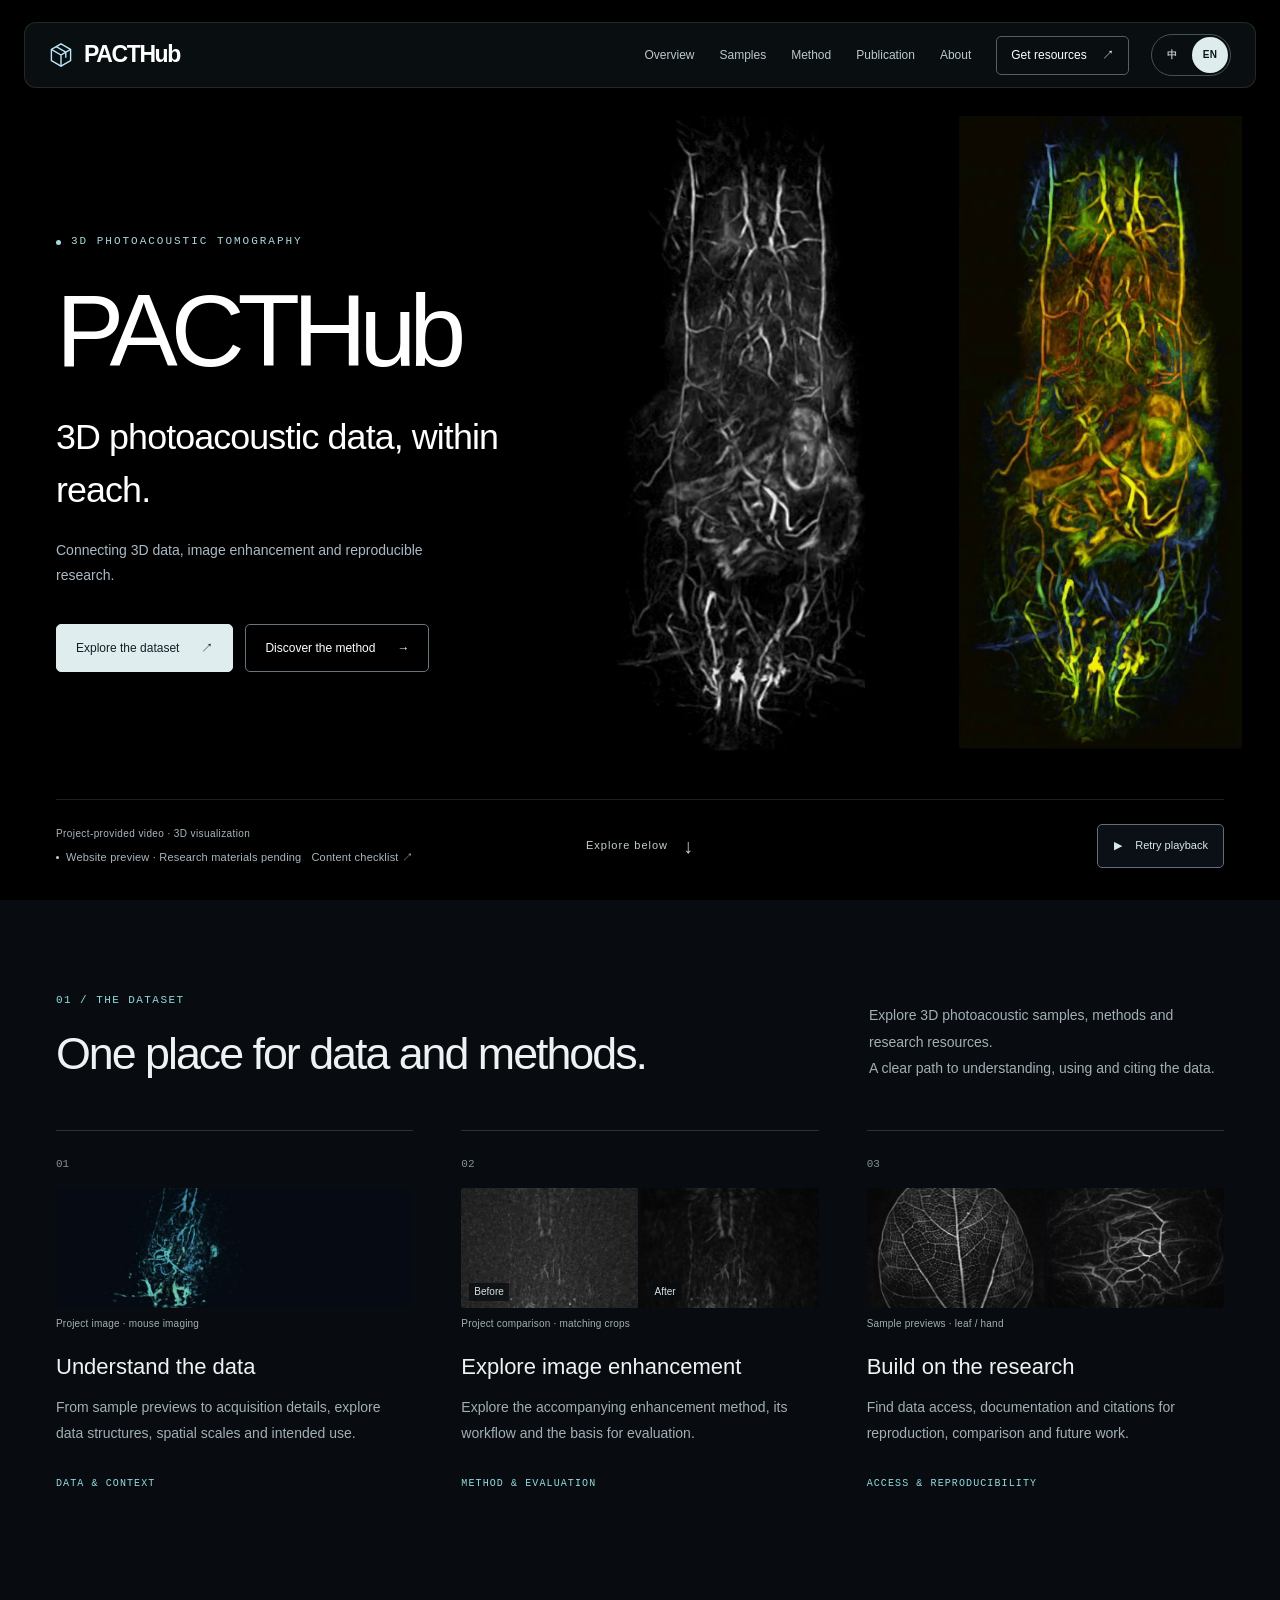
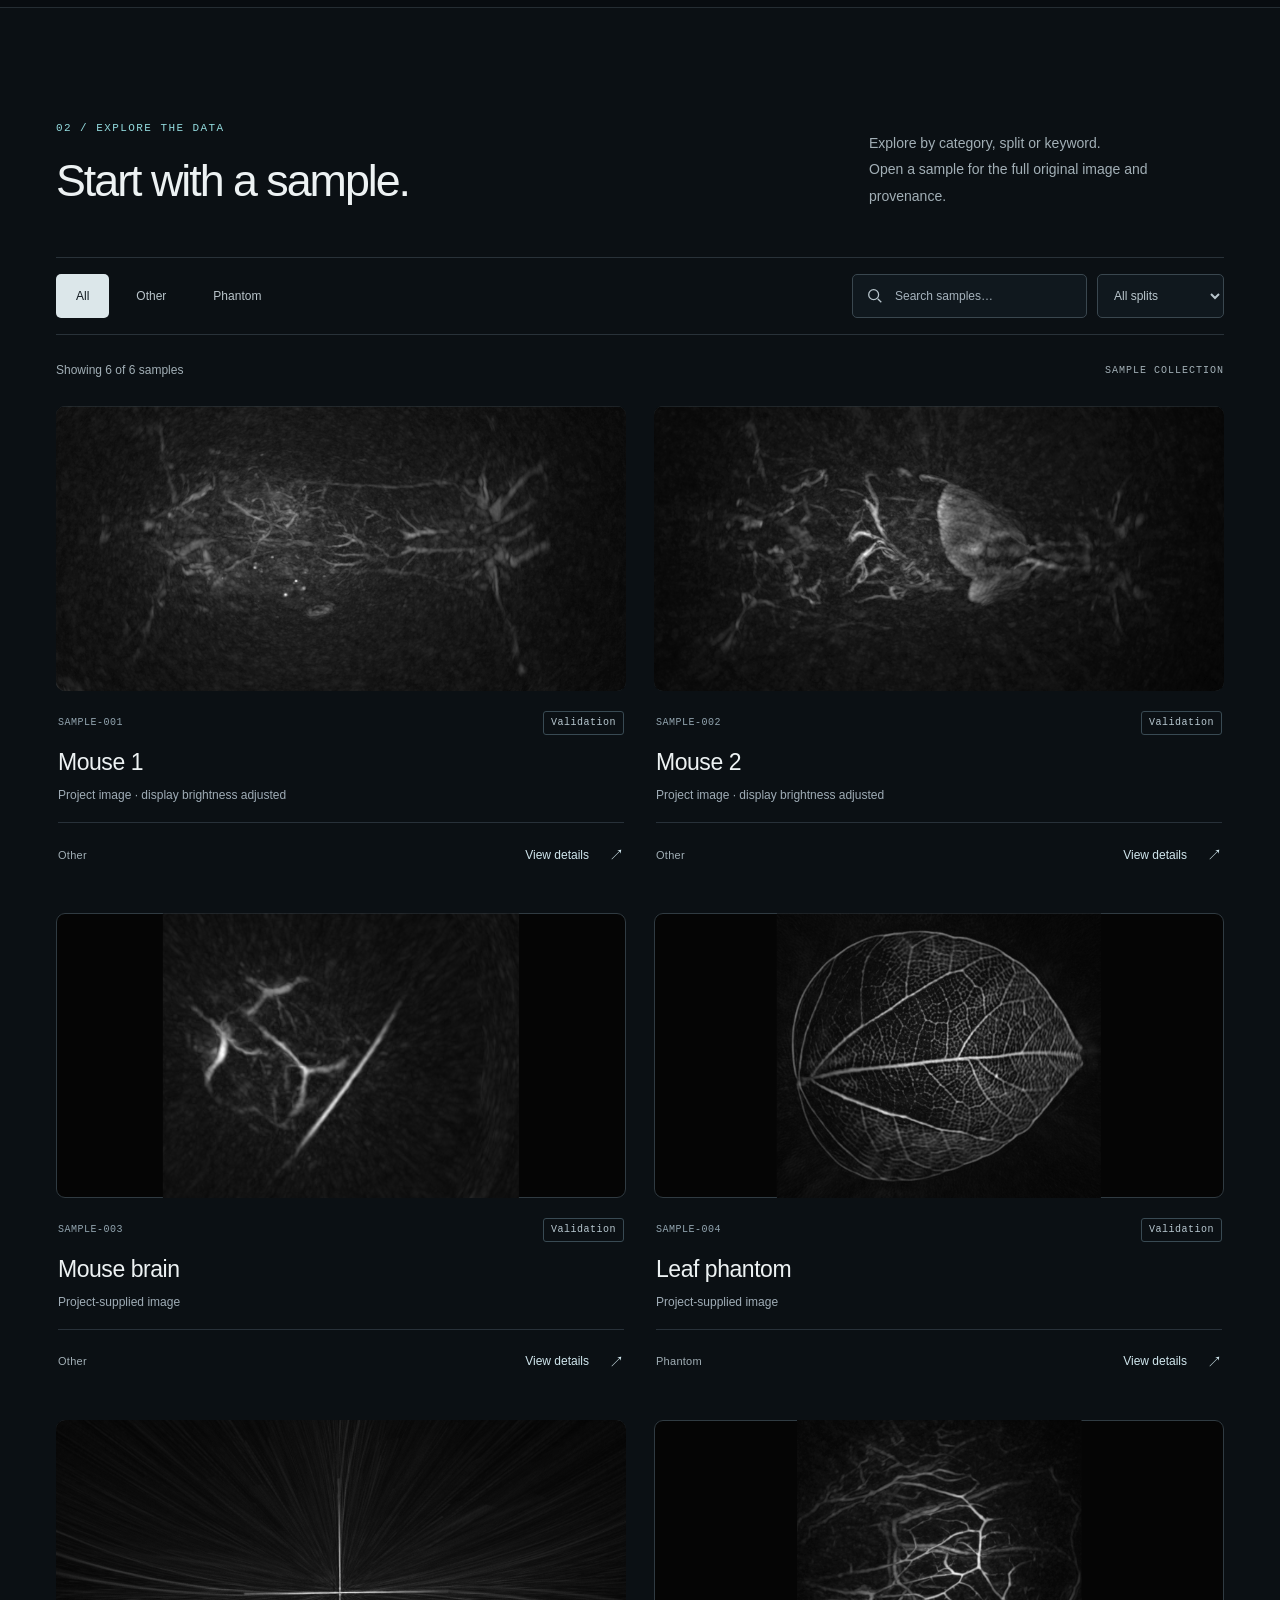
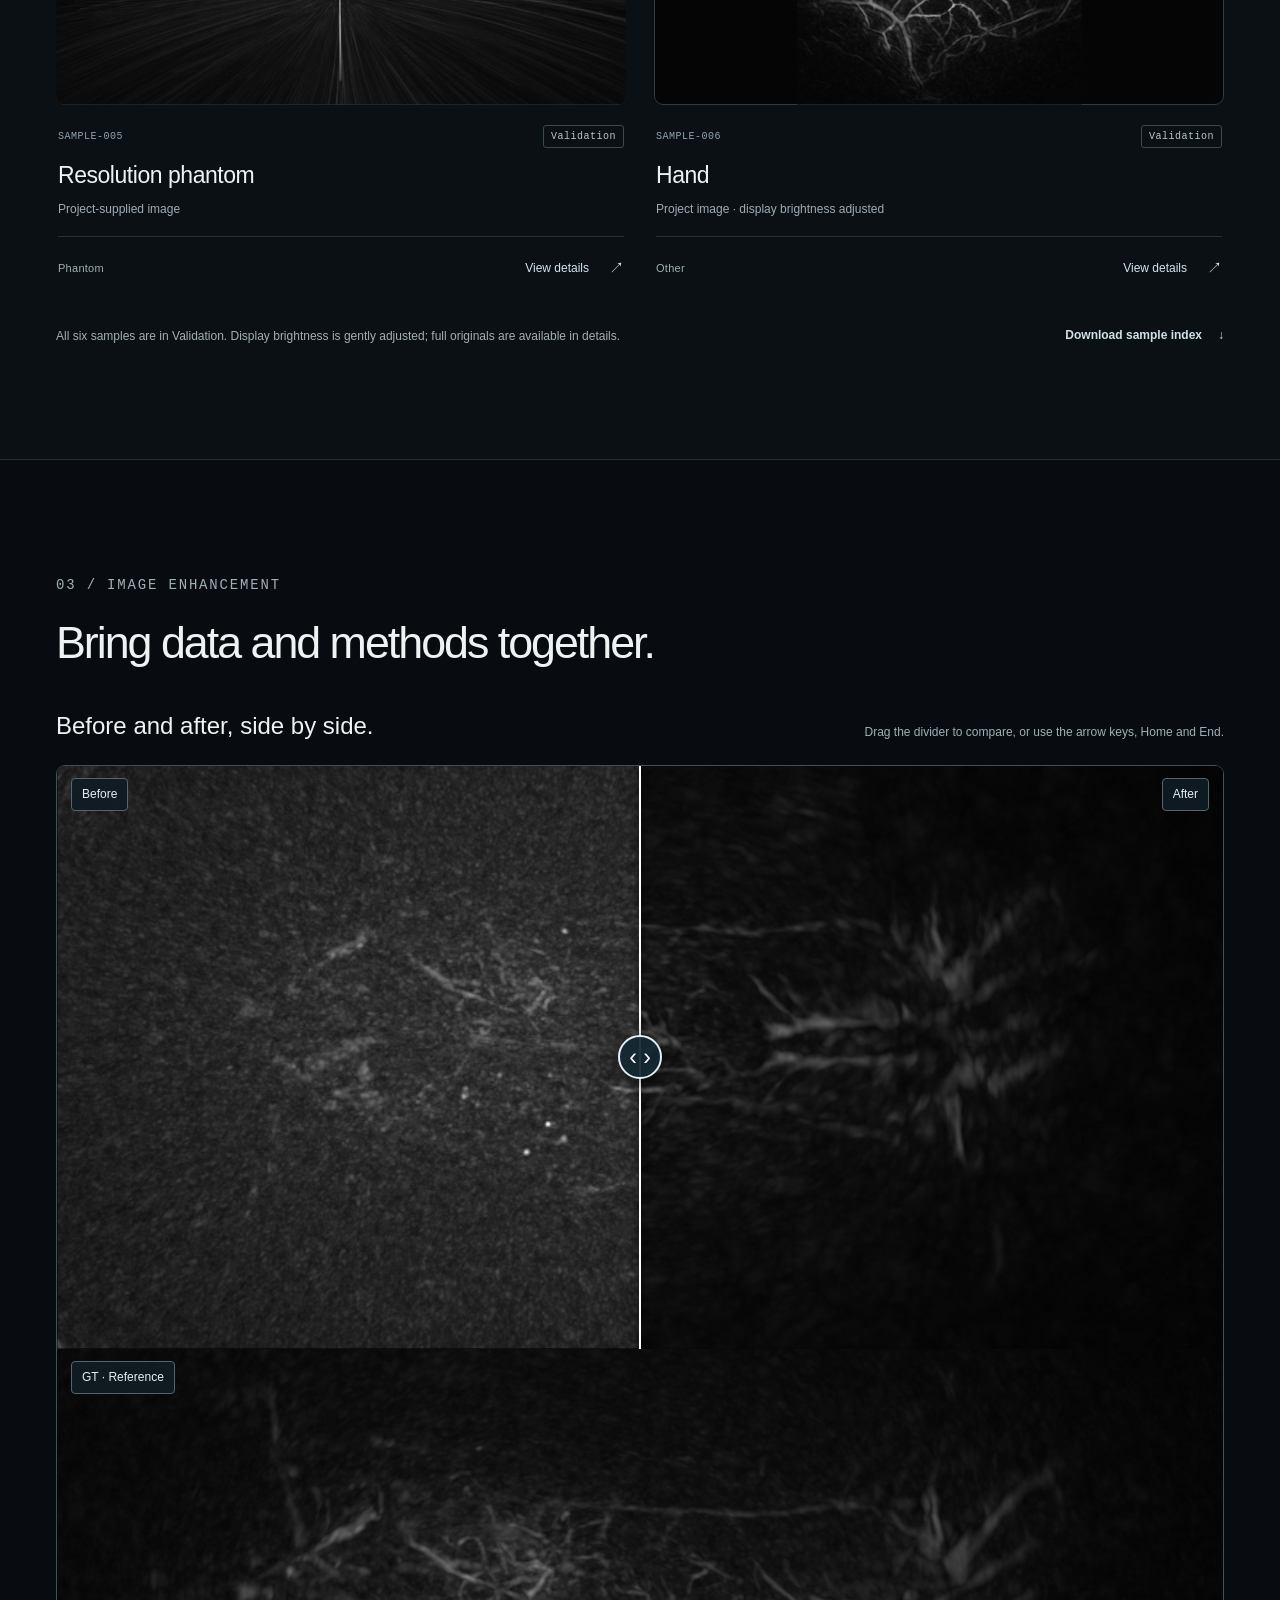
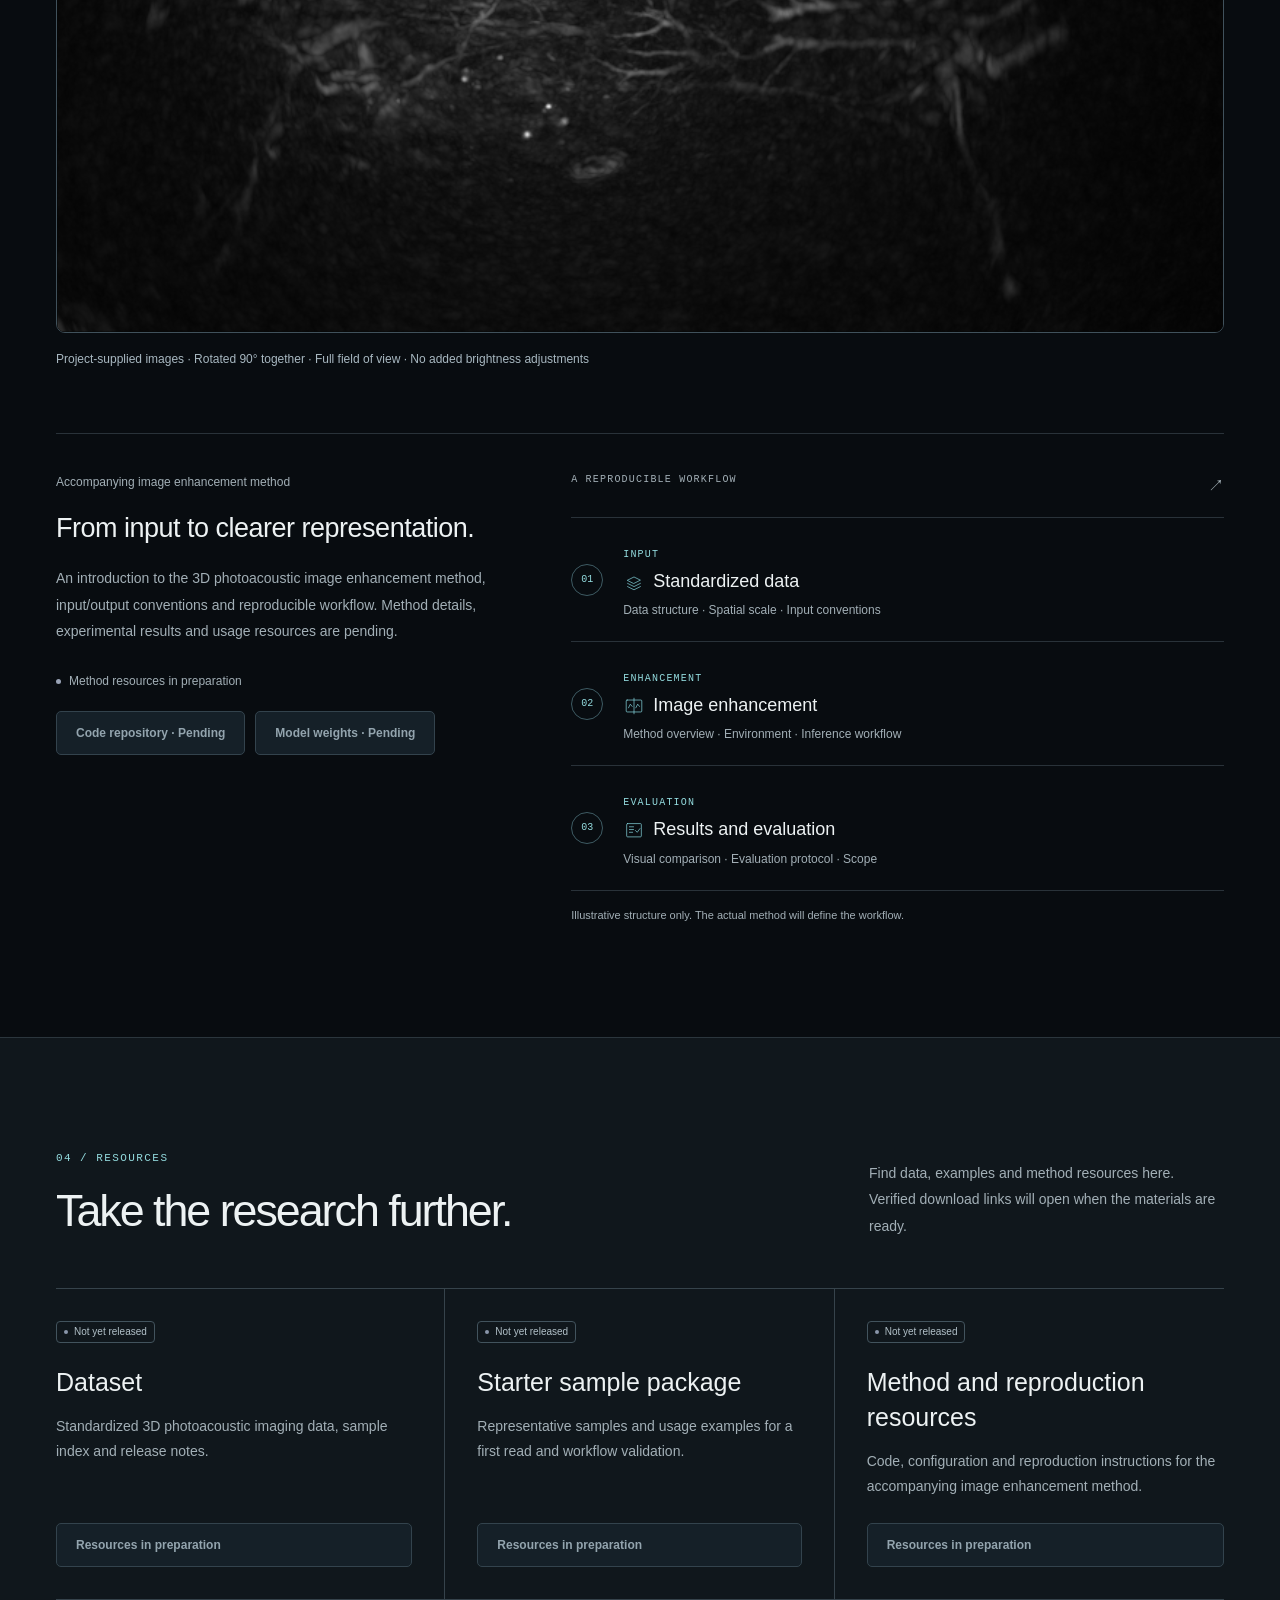
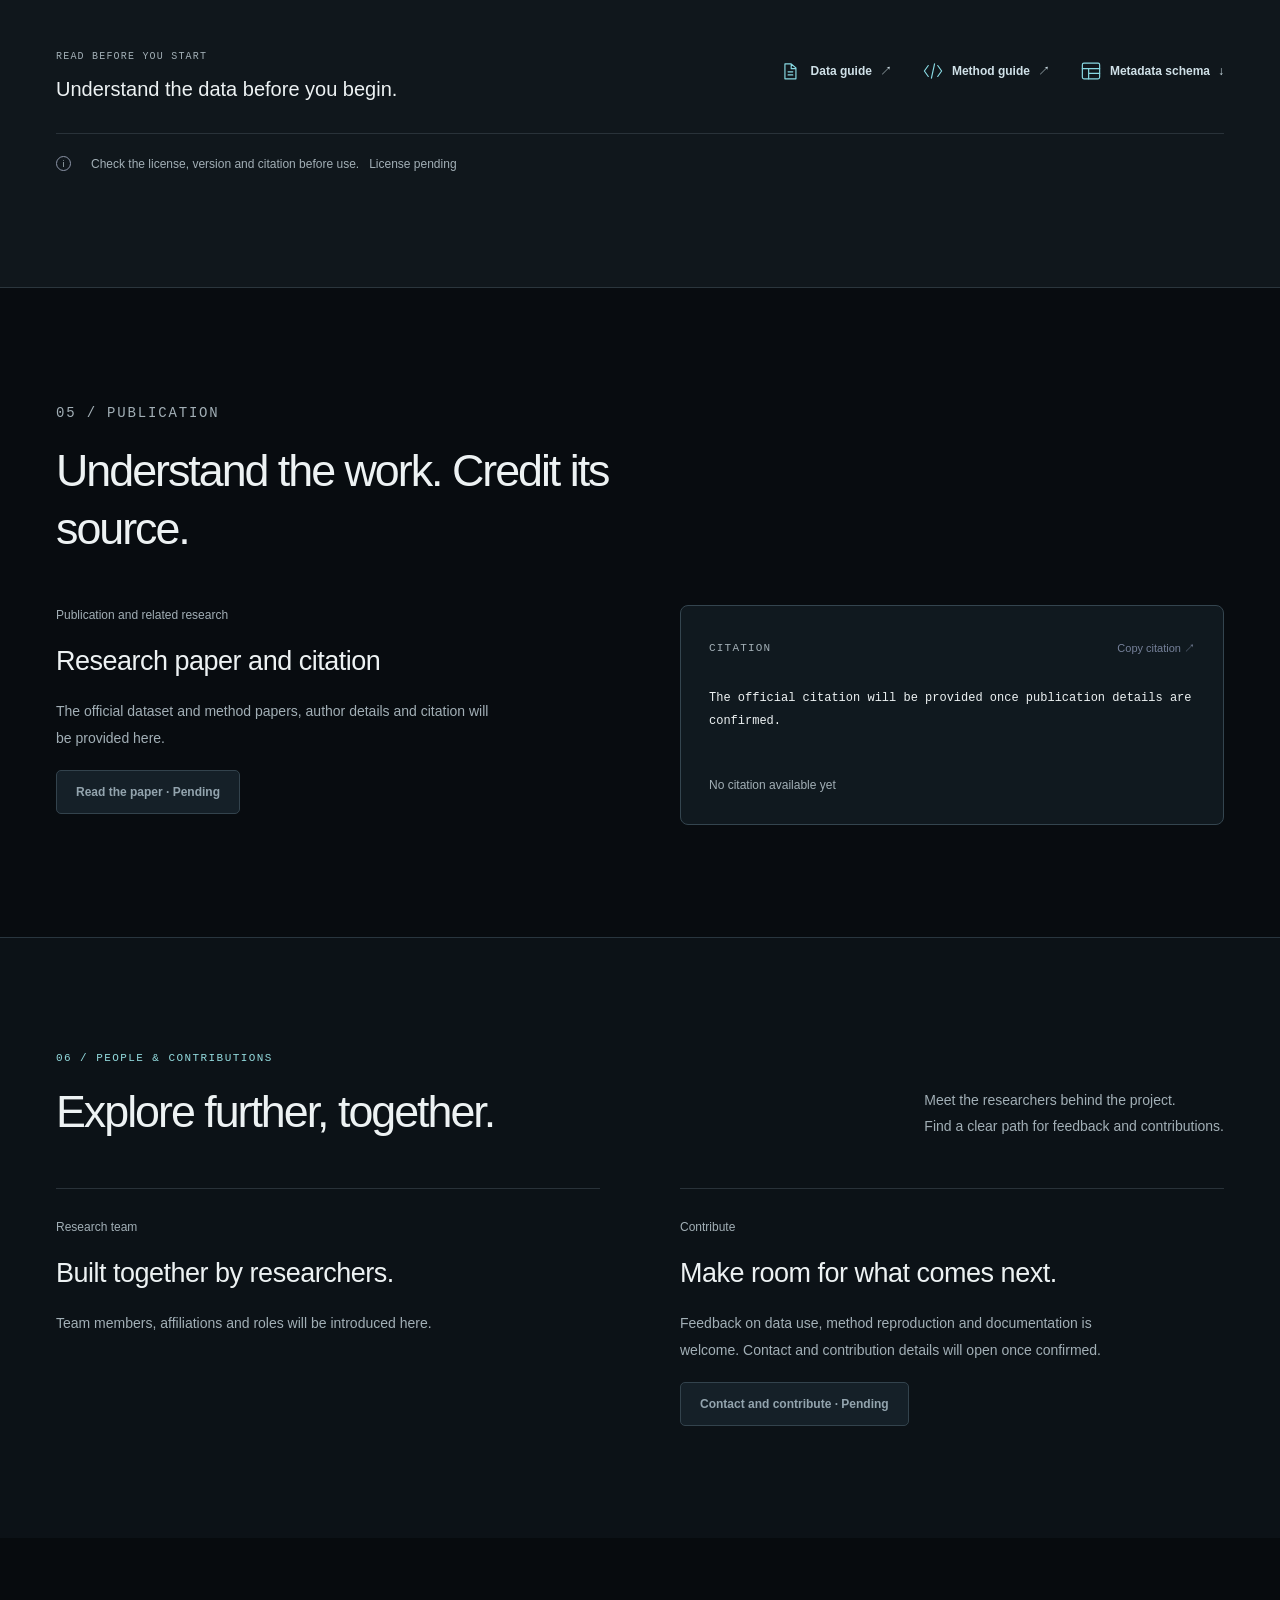
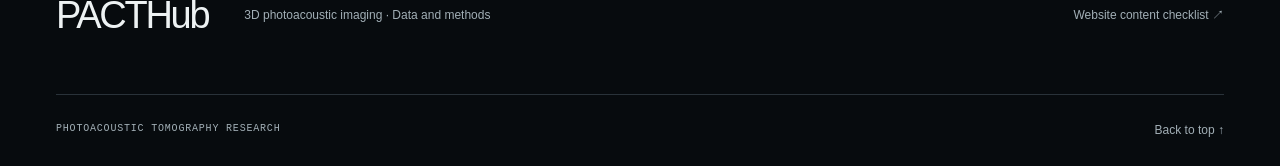
==== commit 73affc62: "Publish enlarged spaced hero without explanation" ====
--- a/index.html
+++ b/index.html
@@ -31,11 +31,10 @@
   <main id="main">
     <section class="hero hero-cinematic" id="top" aria-labelledby="hero-title">
       <div class="hero-media" aria-hidden="true">
-        <img class="hero-poster" id="hero-poster" src="assets/images/hero-frontal-poster.png" alt="" width="728" height="870" fetchpriority="high">
+        <img class="hero-poster" id="hero-poster" src="assets/images/hero-frontal-poster.png" alt="" width="856" height="870" fetchpriority="high">
         <video class="hero-video" id="hero-video" autoplay muted loop playsinline preload="none" poster="assets/images/hero-frontal-poster.png" tabindex="-1" disablepictureinpicture disableremoteplayback></video>
       </div>
       <div class="hero-shade" aria-hidden="true"></div>
-      <p class="hero-video-caption" id="hero-video-caption" data-i18n="hero.videoCaption">单次曝光全鼠成像</p>
       <div class="container hero-content">
         <div class="hero-copy">
           <p class="eyebrow"><span class="hero-signal" aria-hidden="true"></span> <span data-i18n="ui.009">三维光声断层成像</span></p>
--- a/assets/css/styles.css
+++ b/assets/css/styles.css
@@ -80,9 +80,9 @@
 @media(max-width:600px){.hero.hero-cinematic{padding-top:390px;align-items:flex-start}.hero-media{top:80px;bottom:auto;height:320px}.hero-poster,.hero-video{object-position:75% 50%!important}.hero-shade{background:linear-gradient(180deg,rgba(2,7,15,.12) 80px,transparent 240px,#030812 405px)}}
 
 /* Live bilingual text below the visible volume, separate from playback controls. */
-.hero-video-caption{position:absolute;right:5%;bottom:120px;width:40%;margin:0;color:#bbc8d6;font-size:11px;font-weight:400;line-height:1.6;letter-spacing:.04em;text-align:center;pointer-events:none}
-@media(max-width:600px){.hero.hero-cinematic{padding-top:436px}.hero-video-caption{top:400px;bottom:auto;left:20px;right:20px;width:auto;font-size:10px;letter-spacing:.025em}}
-@media print{.hero-video-caption{display:none}}
+
+@media(max-width:600px){.hero.hero-cinematic{padding-top:436px}}
+@media print{}
 
 /* Presentation-only image windows. Scientific source PNGs remain untouched. */
 .sample-image{aspect-ratio:2 / 1;background:#050505;position:relative;overflow:hidden}
@@ -165,7 +165,7 @@
 .hero-notes,.hero-notes .demo-banner,.hero-notes .demo-banner a{font-size:11px;color:#a8b6c0}
 .hero-notes>p{font-size:10px;letter-spacing:.04em;color:#a8b6c0}
 .hero-video-toggle{font-size:11px;border-radius:5px;background:#111b2399;border-color:#5f707a;backdrop-filter:none}
-.hero-video-caption{font-size:12px;right:6%;width:39%;bottom:150px;letter-spacing:.06em;color:#b5cbd3}
+
 .hero-cinematic+.overview{padding-top:92px}
 .overview{border-top:0}
 .overview-grid{gap:48px}
@@ -266,11 +266,11 @@
 .dialog-footer>span{font-size:12px}.detail-provenance{font-size:13px}
 .doc-content code,.document-main code{color:#bee2e6}.doc-nav a{font-size:12px}.doc-topbar,.doc-nav,.doc-content,.doc-footer{max-width:900px}
 @media(min-width:1600px){.hero-copy{max-width:600px}.hero.hero-cinematic h1{font-size:128px}.hero-tagline{font-size:42px}}
-@media(max-width:1100px){.container{width:calc(100% - 64px)}.cinematic-header .header-inner{height:64px}.cinematic-header .primary-nav{top:76px;left:0;right:0;border:1px solid #43545e;border-radius:10px;background:#10191ff5;padding:15px}.hero-copy{max-width:53%}.hero.hero-cinematic h1{font-size:clamp(64px,9vw,98px)}.hero-tagline{font-size:30px}.hero-video-caption{right:2%;width:43%}.section-block{padding-block:88px}.section-heading.horizontal{gap:40px}.algorithm-layout,.publication-layout,.team-grid{gap:40px}.download-card{padding:25px}.sample-grid{gap:30px 22px}}
-@media(max-width:850px){.cinematic-header{inset:16px 16px auto}.cinematic-header .header-inner{padding:0 18px}.hero.hero-cinematic{min-height:780px;padding:170px 0 190px}.hero.hero-cinematic .eyebrow{font-size:10px}.hero-copy{max-width:55%}.hero.hero-cinematic h1{font-size:76px}.hero-tagline{font-size:27px}.hero-shade{background:linear-gradient(90deg,#070c14bd,transparent 80%),linear-gradient(0deg,#080c10,transparent 35%)}.hero-bottom{grid-template-columns:1fr auto;gap:20px}.hero-video-caption{bottom:180px}.section-heading.horizontal{display:block}.section-heading.horizontal>p{max-width:540px;margin-top:20px;font-size:14px}.overview-grid{gap:26px}.overview-grid h3{font-size:20px}.overview-grid p{font-size:13px}.explorer-toolbar{gap:14px}.search-field input{width:100%}.sample-content h3{font-size:22px}.algorithm-layout{grid-template-columns:1fr;gap:36px}.algorithm-copy>p:not(.resource-status){max-width:650px}.download-grid{grid-template-columns:1fr}.download-card,.download-card:first-child,.download-card:last-child{padding:26px 0;border-right:0;border-bottom:1px solid #36434b}.download-card:last-child{border-bottom:0}.download-card>p{max-width:600px}.download-card>.button{max-width:320px}.usage-row{margin-top:30px}.enhancement-heading{display:block}.enhancement-heading p{max-width:none;margin-top:10px}}
-@media(max-width:600px){.container{width:calc(100% - 40px)}.cinematic-header{inset:12px 12px auto}.cinematic-header .header-inner{height:60px;padding:0 12px;border-radius:9px}.cinematic-header .primary-nav{top:70px}.header-inner>.brand{font-size:20px;gap:6px}.header-inner>.brand svg{width:20px}.header-inner{gap:8px}.language-switch button{min-width:32px}.menu-toggle{font-size:11px;gap:5px}.hero.hero-cinematic{min-height:0;padding:390px 0 34px;display:block}.hero-media{top:66px;bottom:auto;height:330px}.hero-poster,.hero-video{object-position:75% 50%!important}.hero-shade{background:linear-gradient(0deg,#080c10 0%,transparent 90%);top:300px;bottom:auto;height:112px}.hero-video-caption{position:relative;inset:auto;width:auto;font-size:11px;margin:0 20px 32px;text-align:center;color:#b7cdd6}.hero-copy{max-width:none}.hero.hero-cinematic .eyebrow{font-size:10px;letter-spacing:.08em;margin-bottom:19px}.hero.hero-cinematic h1{font-size:clamp(68px,18vw,104px);margin-bottom:18px}.hero-tagline{font-size:clamp(24px,6.5vw,34px);line-height:1.5;max-width:410px}.hero.hero-cinematic .hero-description{font-size:14px;max-width:360px;margin-top:15px}.hero.hero-cinematic .hero-actions{margin-top:28px;gap:10px}.hero-actions .button{font-size:12px;padding:12px 15px;gap:17px;min-height:46px}.hero-bottom{position:relative;inset:auto;display:flex;flex-wrap:wrap;align-items:flex-start;margin-top:42px;padding-top:22px;gap:20px}.hero-notes{flex:1;min-width:180px}.hero-playback{margin-left:0}.hero-notes .demo-banner{font-size:10px;gap:6px}.hero-notes .demo-banner a{font-size:10px;margin-left:0}.hero-scroll{display:none}.hero-video-toggle{min-height:44px;padding:9px 12px}.section-block{padding-block:68px}.hero-cinematic+.overview{padding-top:65px}.section-heading{margin-bottom:32px}.section-heading h2{font-size:31px;line-height:1.4}.section-heading .eyebrow{font-size:10px}.section-heading.horizontal>p{font-size:13px;margin-top:18px}.overview-grid{grid-template-columns:1fr;gap:24px}.overview-grid article{padding:22px 0 0 42px}.feature-number{top:25px}.overview-grid p{font-size:14px;max-width:none}.overview-grid .mono{font-size:10px}.sample-grid{grid-template-columns:1fr;gap:32px}.sample-image{aspect-ratio:2/1;border-radius:7px}.sample-content{padding:16px 1px 0}.sample-content h3{font-size:24px}.sample-footer{margin-top:13px}.filter-chip{font-size:12px;padding:9px 17px}.search-controls{gap:8px}.search-controls select,html[lang="en"] .search-controls select{max-width:140px;font-size:11px}.index-footnote{flex-direction:column;gap:14px;font-size:12px}.results-meta{margin:20px 0}.enhancement-heading h3{font-size:23px}.enhancement-heading p,.enhancement-note{font-size:12px}.enhancement-label{font-size:11px}.enhancement-stack{border-radius:6px}.algorithm-layout{margin-top:38px;padding-top:28px}.algorithm-copy h3,.paper-copy h3,.team-grid h3{font-size:24px}.method-panel{padding:0}.pipeline li{gap:16px}.publication-layout,.team-grid{grid-template-columns:1fr;gap:32px}.download-card>p{font-size:14px;max-width:none}.usage-row{gap:20px}.usage-row .text-link{font-size:12px}.release-note{font-size:11px}.footer-inner{padding-block:38px;gap:20px}.footer-inner .brand{font-size:34px}.footer-inner p{font-size:12px;width:100%}.footer-inner>a:last-child{font-size:12px}.footer-bottom{font-size:9px;letter-spacing:0}.dialog-shell{padding:20px}.detail-heading h2{font-size:24px}.detail-grid{grid-template-columns:1fr}.dialog-header>.eyebrow{font-size:10px}.dialog-footer{gap:16px}}
+@media(max-width:1100px){.container{width:calc(100% - 64px)}.cinematic-header .header-inner{height:64px}.cinematic-header .primary-nav{top:76px;left:0;right:0;border:1px solid #43545e;border-radius:10px;background:#10191ff5;padding:15px}.hero-copy{max-width:53%}.hero.hero-cinematic h1{font-size:clamp(64px,9vw,98px)}.hero-tagline{font-size:30px}.section-block{padding-block:88px}.section-heading.horizontal{gap:40px}.algorithm-layout,.publication-layout,.team-grid{gap:40px}.download-card{padding:25px}.sample-grid{gap:30px 22px}}
+@media(max-width:850px){.cinematic-header{inset:16px 16px auto}.cinematic-header .header-inner{padding:0 18px}.hero.hero-cinematic{min-height:780px;padding:170px 0 190px}.hero.hero-cinematic .eyebrow{font-size:10px}.hero-copy{max-width:55%}.hero.hero-cinematic h1{font-size:76px}.hero-tagline{font-size:27px}.hero-shade{background:linear-gradient(90deg,#070c14bd,transparent 80%),linear-gradient(0deg,#080c10,transparent 35%)}.hero-bottom{grid-template-columns:1fr auto;gap:20px}.section-heading.horizontal{display:block}.section-heading.horizontal>p{max-width:540px;margin-top:20px;font-size:14px}.overview-grid{gap:26px}.overview-grid h3{font-size:20px}.overview-grid p{font-size:13px}.explorer-toolbar{gap:14px}.search-field input{width:100%}.sample-content h3{font-size:22px}.algorithm-layout{grid-template-columns:1fr;gap:36px}.algorithm-copy>p:not(.resource-status){max-width:650px}.download-grid{grid-template-columns:1fr}.download-card,.download-card:first-child,.download-card:last-child{padding:26px 0;border-right:0;border-bottom:1px solid #36434b}.download-card:last-child{border-bottom:0}.download-card>p{max-width:600px}.download-card>.button{max-width:320px}.usage-row{margin-top:30px}.enhancement-heading{display:block}.enhancement-heading p{max-width:none;margin-top:10px}}
+@media(max-width:600px){.container{width:calc(100% - 40px)}.cinematic-header{inset:12px 12px auto}.cinematic-header .header-inner{height:60px;padding:0 12px;border-radius:9px}.cinematic-header .primary-nav{top:70px}.header-inner>.brand{font-size:20px;gap:6px}.header-inner>.brand svg{width:20px}.header-inner{gap:8px}.language-switch button{min-width:32px}.menu-toggle{font-size:11px;gap:5px}.hero.hero-cinematic{min-height:0;padding:390px 0 34px;display:block}.hero-media{top:66px;bottom:auto;height:330px}.hero-poster,.hero-video{object-position:75% 50%!important}.hero-shade{background:linear-gradient(0deg,#080c10 0%,transparent 90%);top:300px;bottom:auto;height:112px}.hero-copy{max-width:none}.hero.hero-cinematic .eyebrow{font-size:10px;letter-spacing:.08em;margin-bottom:19px}.hero.hero-cinematic h1{font-size:clamp(68px,18vw,104px);margin-bottom:18px}.hero-tagline{font-size:clamp(24px,6.5vw,34px);line-height:1.5;max-width:410px}.hero.hero-cinematic .hero-description{font-size:14px;max-width:360px;margin-top:15px}.hero.hero-cinematic .hero-actions{margin-top:28px;gap:10px}.hero-actions .button{font-size:12px;padding:12px 15px;gap:17px;min-height:46px}.hero-bottom{position:relative;inset:auto;display:flex;flex-wrap:wrap;align-items:flex-start;margin-top:42px;padding-top:22px;gap:20px}.hero-notes{flex:1;min-width:180px}.hero-playback{margin-left:0}.hero-notes .demo-banner{font-size:10px;gap:6px}.hero-notes .demo-banner a{font-size:10px;margin-left:0}.hero-scroll{display:none}.hero-video-toggle{min-height:44px;padding:9px 12px}.section-block{padding-block:68px}.hero-cinematic+.overview{padding-top:65px}.section-heading{margin-bottom:32px}.section-heading h2{font-size:31px;line-height:1.4}.section-heading .eyebrow{font-size:10px}.section-heading.horizontal>p{font-size:13px;margin-top:18px}.overview-grid{grid-template-columns:1fr;gap:24px}.overview-grid article{padding:22px 0 0 42px}.feature-number{top:25px}.overview-grid p{font-size:14px;max-width:none}.overview-grid .mono{font-size:10px}.sample-grid{grid-template-columns:1fr;gap:32px}.sample-image{aspect-ratio:2/1;border-radius:7px}.sample-content{padding:16px 1px 0}.sample-content h3{font-size:24px}.sample-footer{margin-top:13px}.filter-chip{font-size:12px;padding:9px 17px}.search-controls{gap:8px}.search-controls select,html[lang="en"] .search-controls select{max-width:140px;font-size:11px}.index-footnote{flex-direction:column;gap:14px;font-size:12px}.results-meta{margin:20px 0}.enhancement-heading h3{font-size:23px}.enhancement-heading p,.enhancement-note{font-size:12px}.enhancement-label{font-size:11px}.enhancement-stack{border-radius:6px}.algorithm-layout{margin-top:38px;padding-top:28px}.algorithm-copy h3,.paper-copy h3,.team-grid h3{font-size:24px}.method-panel{padding:0}.pipeline li{gap:16px}.publication-layout,.team-grid{grid-template-columns:1fr;gap:32px}.download-card>p{font-size:14px;max-width:none}.usage-row{gap:20px}.usage-row .text-link{font-size:12px}.release-note{font-size:11px}.footer-inner{padding-block:38px;gap:20px}.footer-inner .brand{font-size:34px}.footer-inner p{font-size:12px;width:100%}.footer-inner>a:last-child{font-size:12px}.footer-bottom{font-size:9px;letter-spacing:0}.dialog-shell{padding:20px}.detail-heading h2{font-size:24px}.detail-grid{grid-template-columns:1fr}.dialog-header>.eyebrow{font-size:10px}.dialog-footer{gap:16px}}
 @media(prefers-reduced-motion:reduce){.sample-image{transition:none}}
-@media print{:root{color-scheme:light;--bg:#fff;--surface:#f2f2f2;--surface-blue:#eee;--text:#111;--muted:#444;--line:#bbb;--accent:#17434b}body{background:white;color:#111}.section-block{padding-block:30px}.hero.hero-cinematic{padding:30px 0;background:white;color:#111}.hero-copy{max-width:100%}.sample-card{break-inside:avoid}.explore-section,.downloads-section,.team-section{background:white}.hero-video-caption{display:none}.sample-content h3{color:#111}.download-card{border-color:#bbb}}
+@media print{:root{color-scheme:light;--bg:#fff;--surface:#f2f2f2;--surface-blue:#eee;--text:#111;--muted:#444;--line:#bbb;--accent:#17434b}body{background:white;color:#111}.section-block{padding-block:30px}.hero.hero-cinematic{padding:30px 0;background:white;color:#111}.hero-copy{max-width:100%}.sample-card{break-inside:avoid}.explore-section,.downloads-section,.team-section{background:white}.sample-content h3{color:#111}.download-card{border-color:#bbb}}
 
 /* Compact real-sample previews; source pixels and comparison processing stay unchanged. */
 .overview-grid article{min-width:0}
@@ -299,12 +299,12 @@
 /* Source-video paired frontal views: contain both grayscale and depth-color views.
    No CSS tone, color, perspective or synthetic rotation is applied to this media. */
 .hero.hero-cinematic{background:#000}
-.hero-media{inset:110px 6% 195px 54%;height:auto}
-.hero-poster,.hero-video{object-fit:contain;object-position:50% 50%!important;filter:none}
+.hero-media{inset:100px 3% 130px 48%;height:auto}
+.hero-poster,.hero-video{object-fit:contain;object-position:0% 50%!important;filter:none}
 .hero-shade{display:none}
-@media(max-width:850px) and (min-width:601px){.hero-media{inset:110px 2% 230px 57%}}
+@media(max-width:850px) and (min-width:601px){.hero-media{inset:100px 2% 150px 53%}}
 @media(max-width:600px){
-  .hero.hero-cinematic{padding-top:472px}
-  .hero-media{inset:88px 20px auto;height:368px}
+  .hero.hero-cinematic{padding-top:min(542px,calc(101.636vw + 88px))}
+  .hero-media{inset:88px 12px auto;height:min(430px,calc(101.636vw - 24.393px))}
   .hero-poster,.hero-video{object-position:50% 50%!important}
 }
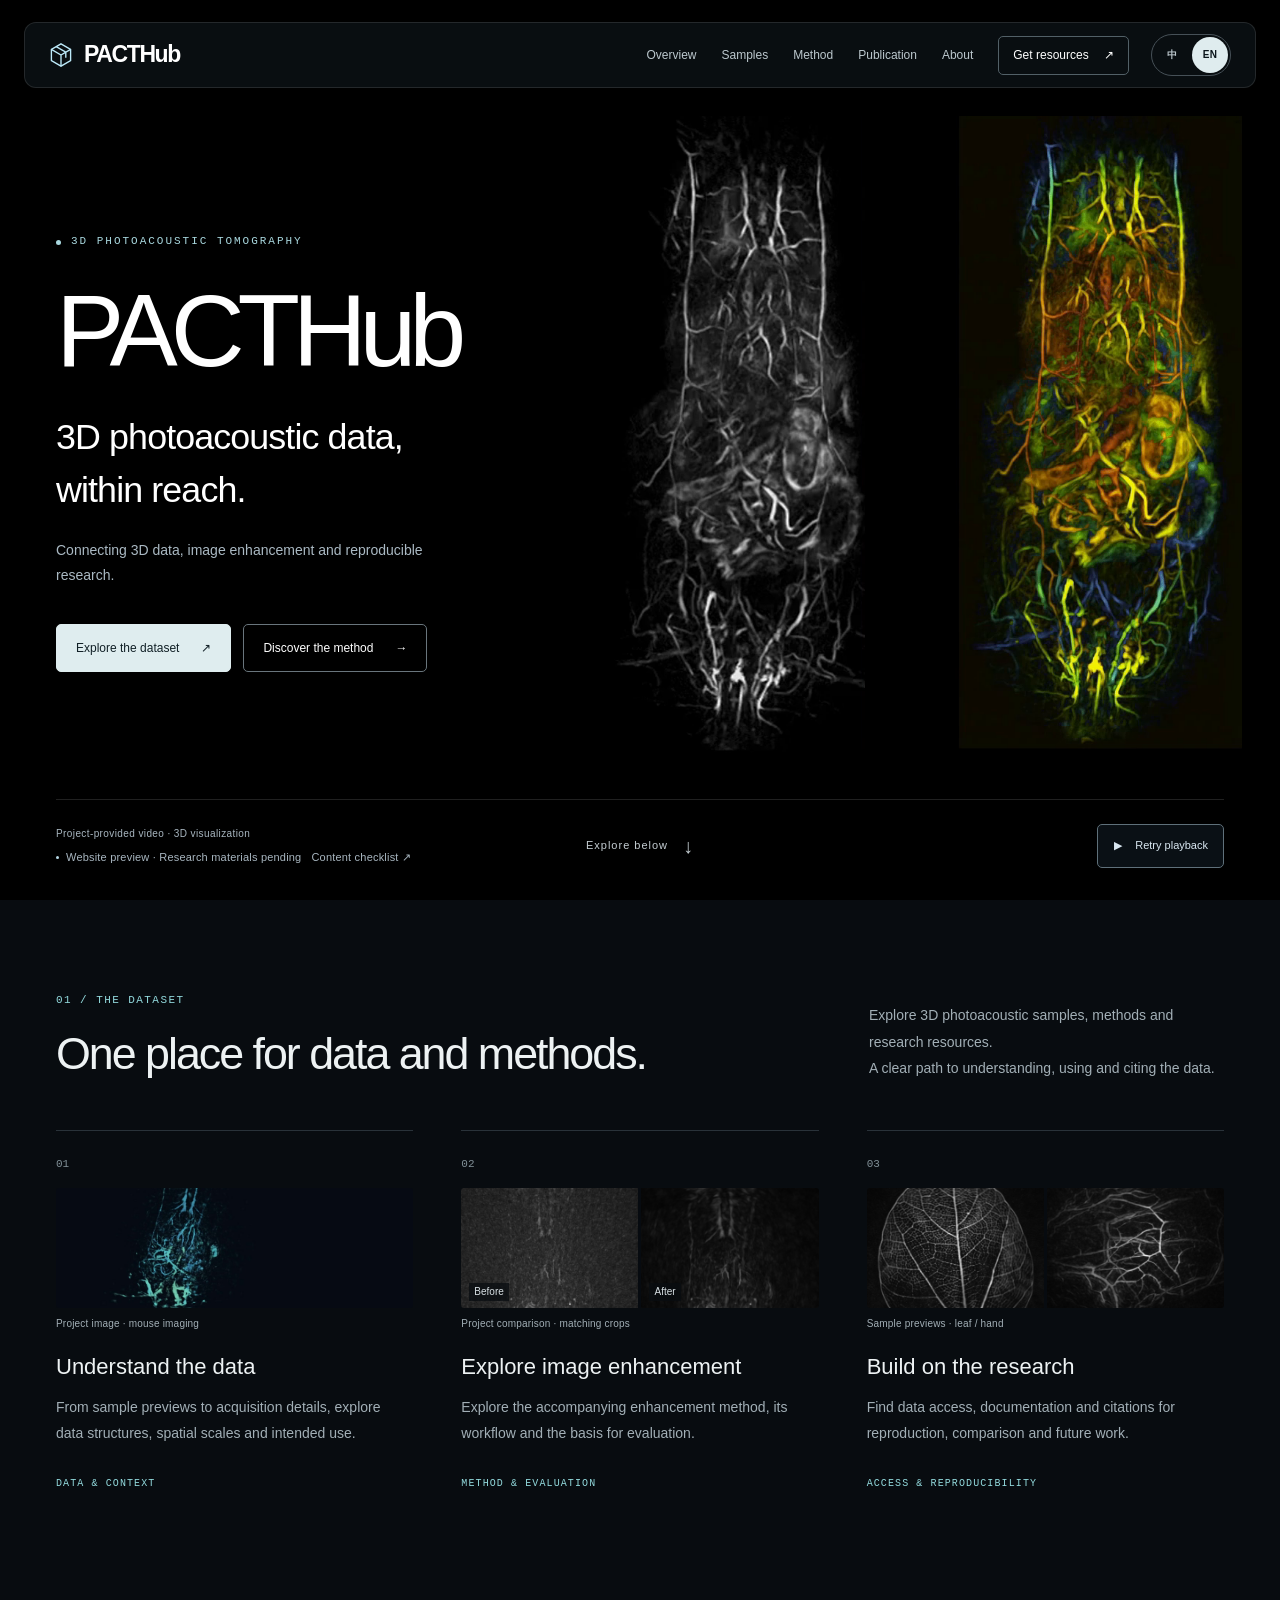
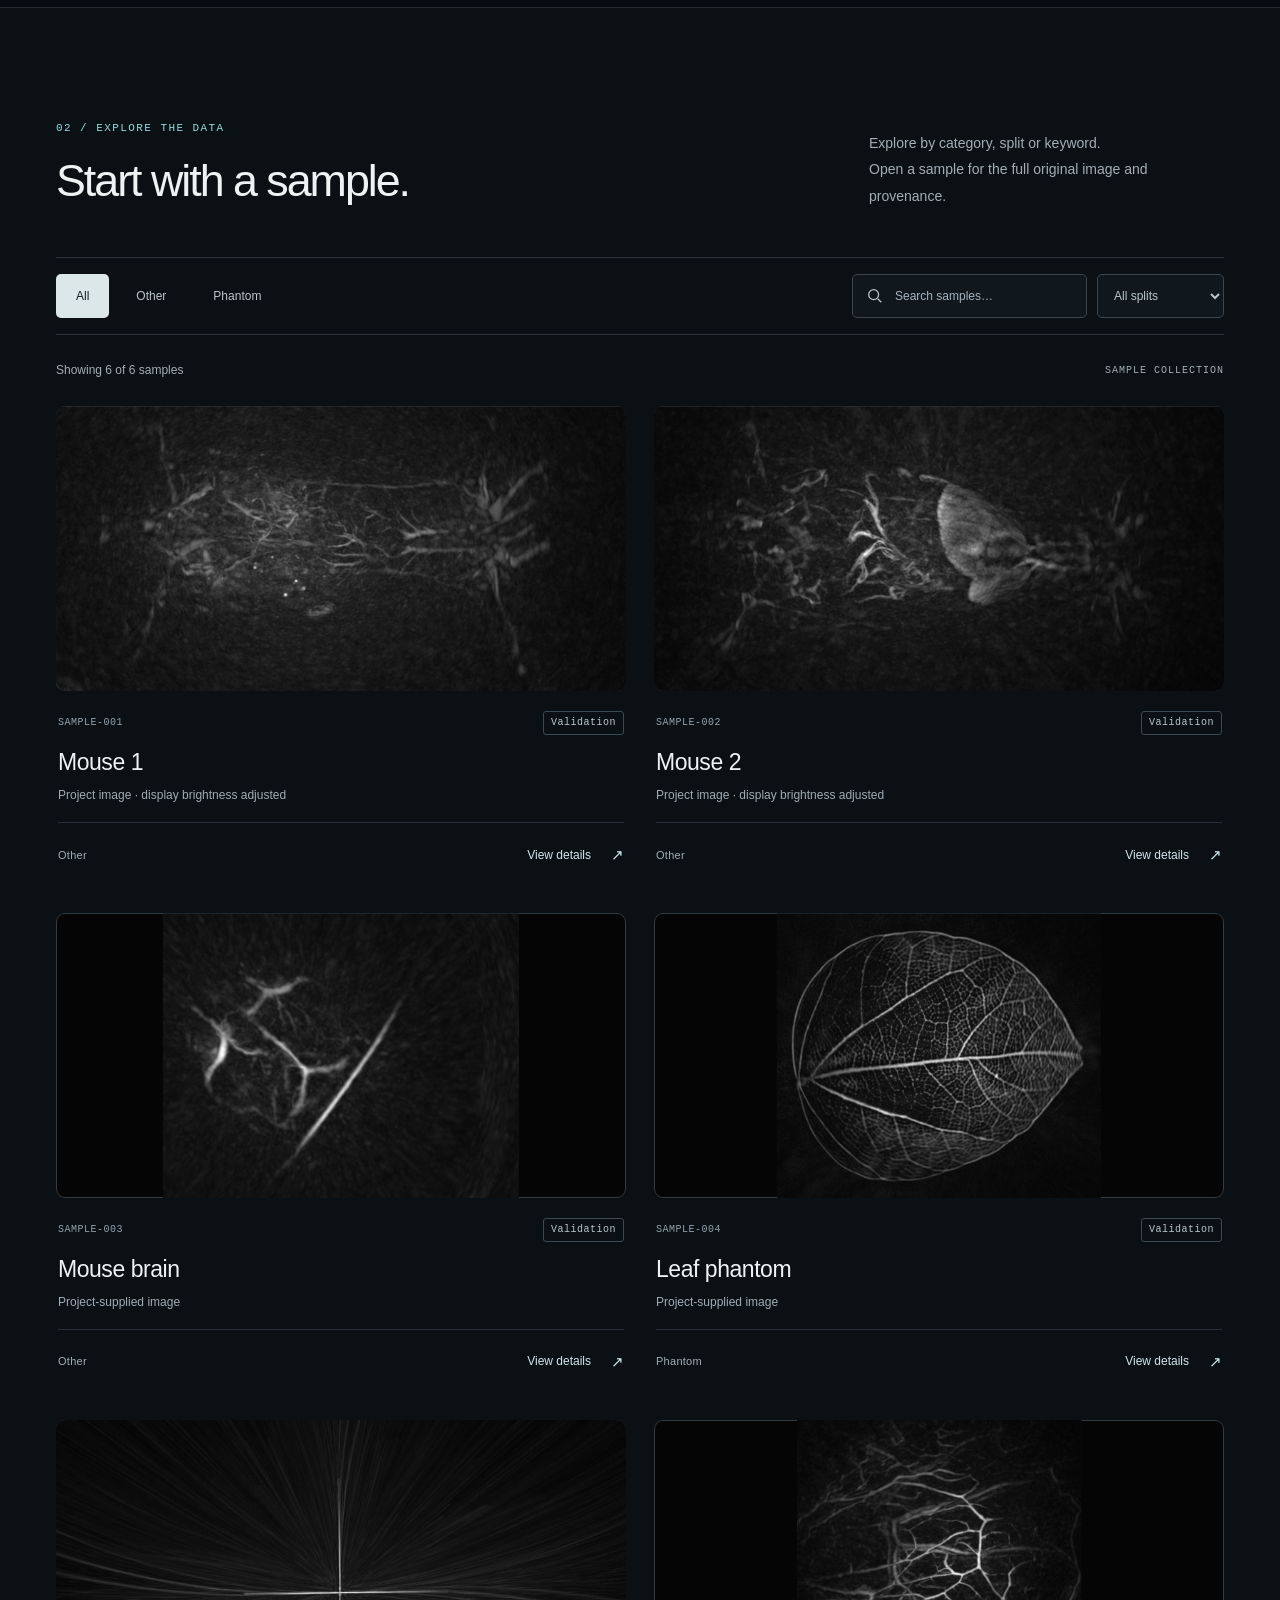
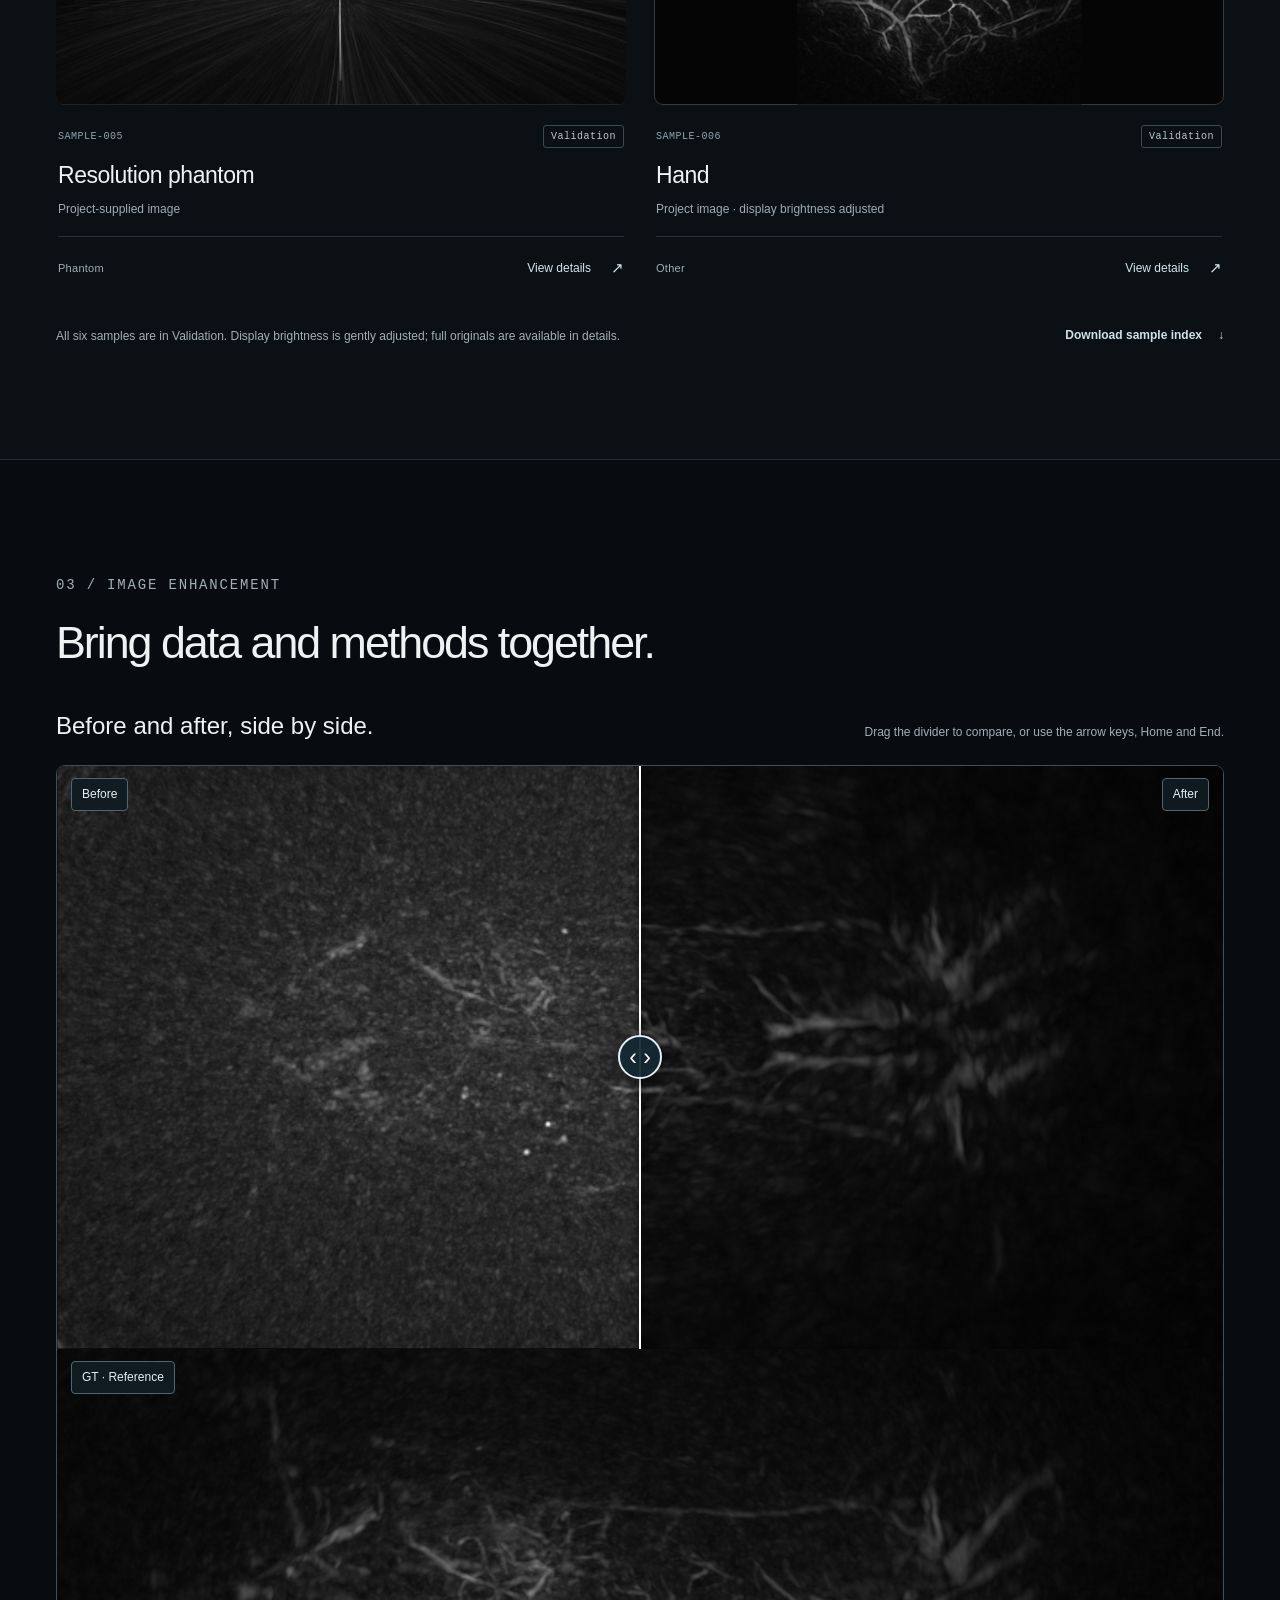
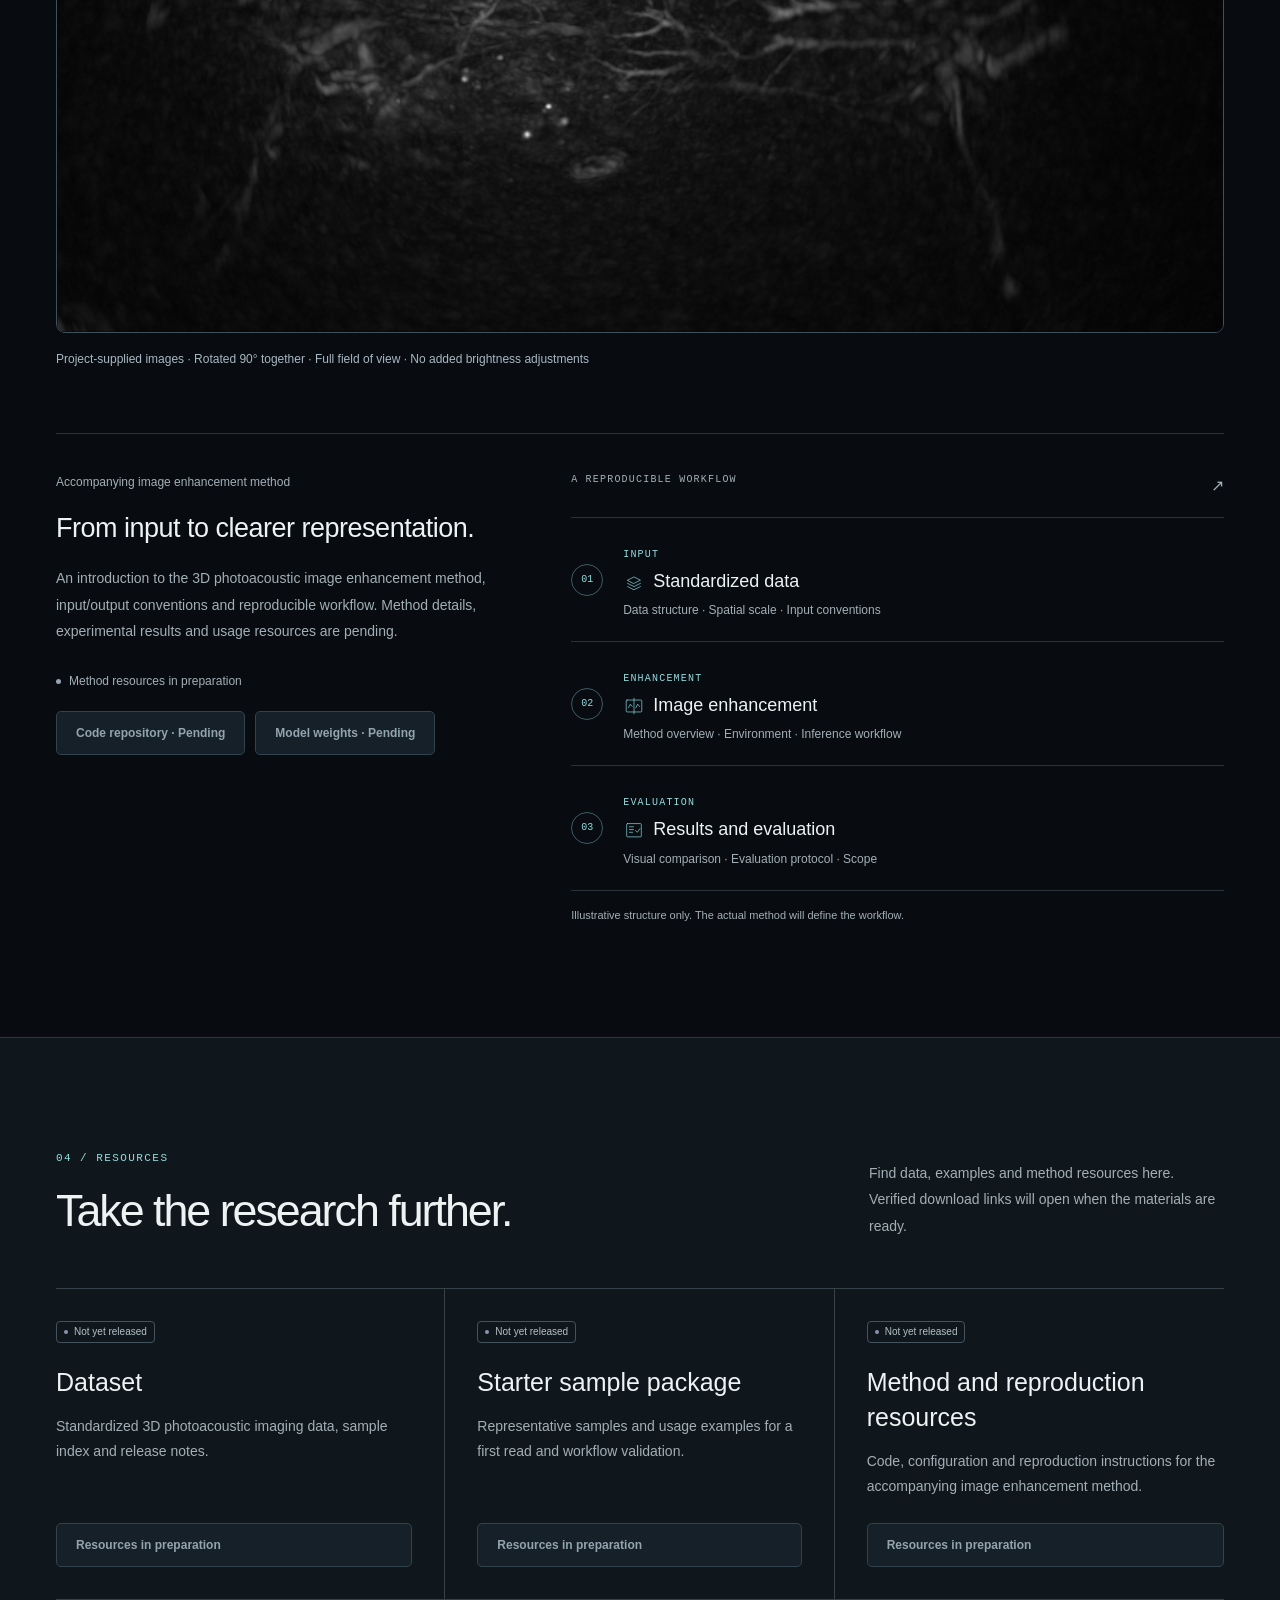
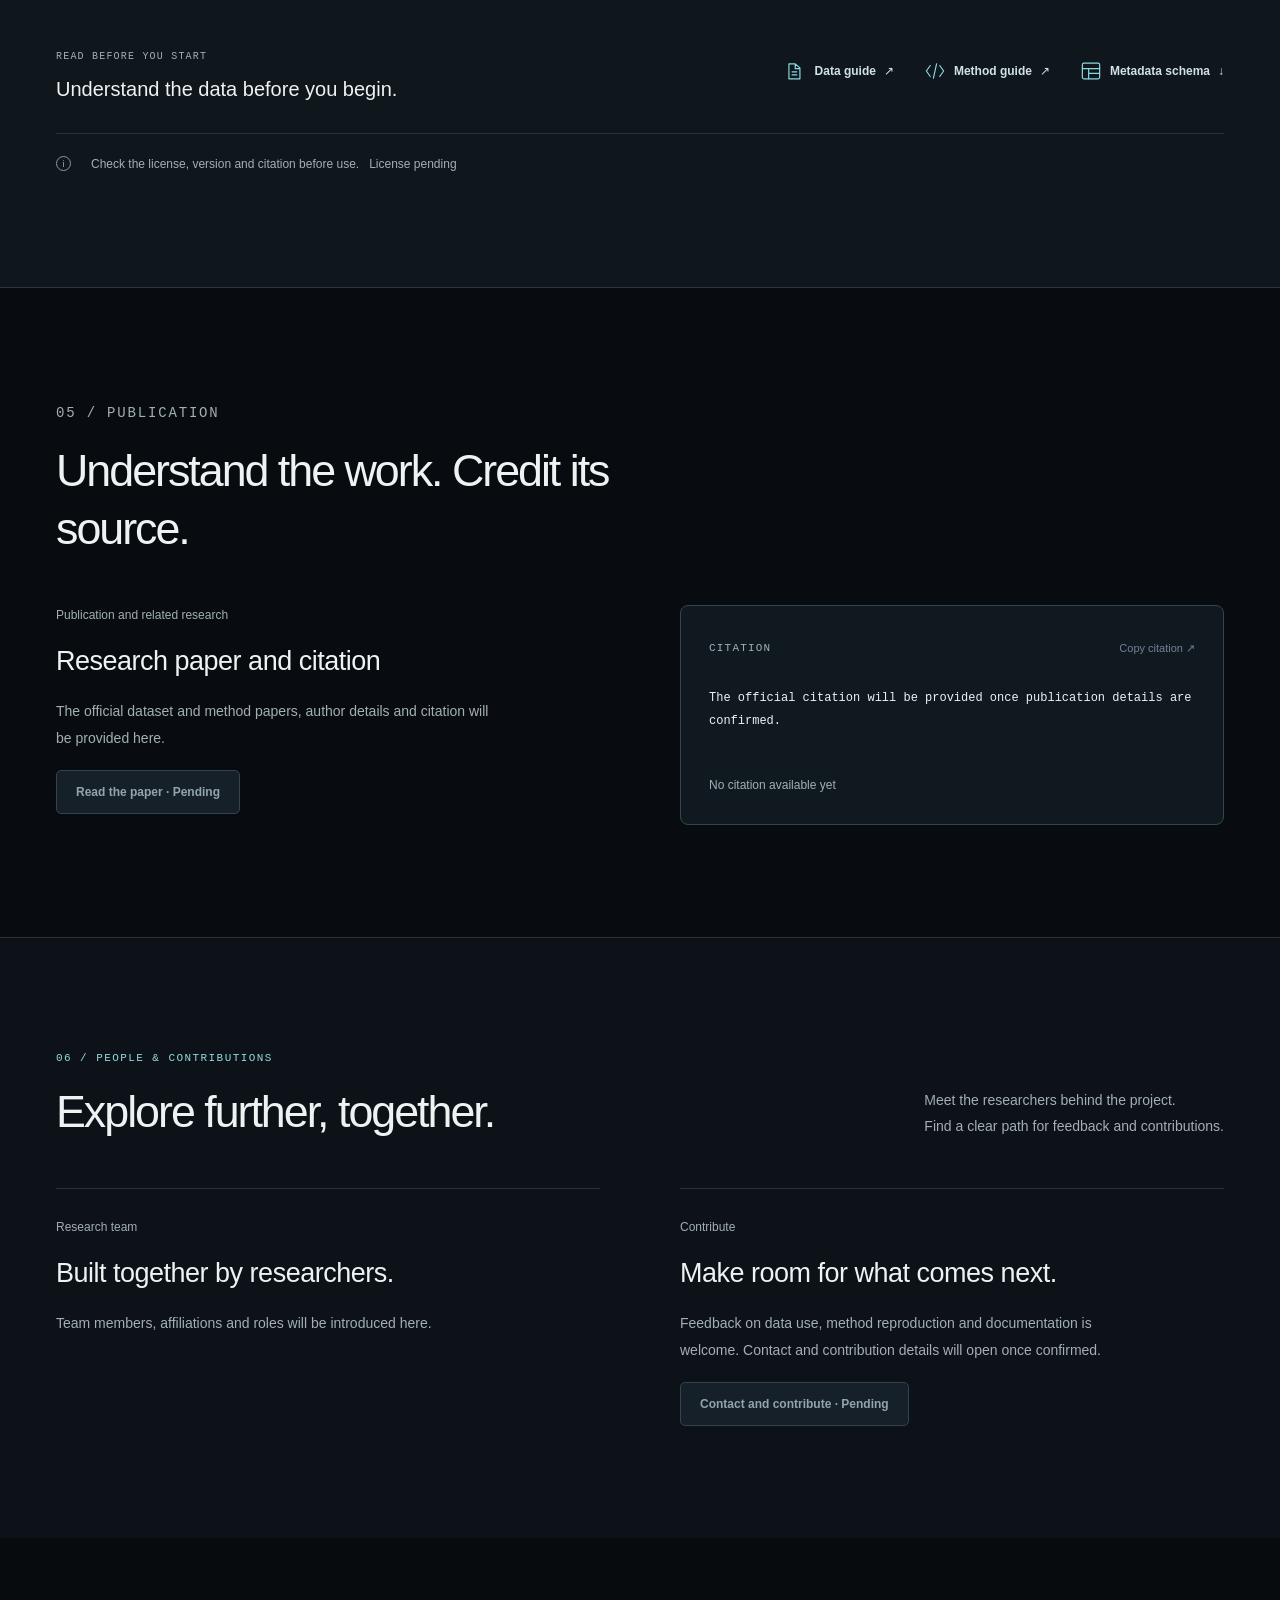
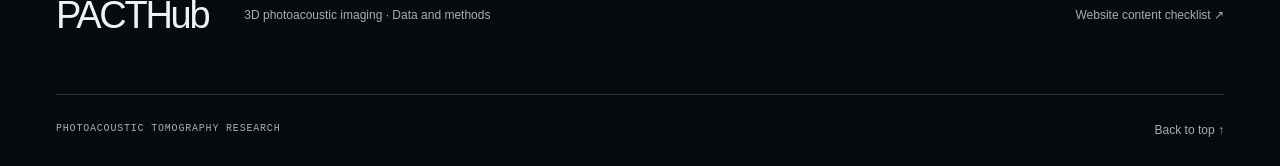
==== commit 429acf2c: "Publish English-first homepage and fixed tagline break" ====
--- a/index.html
+++ b/index.html
@@ -1,11 +1,11 @@
 <!doctype html>
-<html lang="zh-CN">
+<html lang="en">
 <head>
   <meta charset="utf-8">
   <meta name="viewport" content="width=device-width, initial-scale=1">
-  <meta data-i18n-content="meta.description" name="description" content="PACTHub：三维光声成像数据、图像增强方法与研究资源的统一入口。当前为前端预览，研究内容将陆续补充。">
+  <meta data-i18n-content="meta.description" name="description" content="PACTHub brings together 3D photoacoustic imaging data, image enhancement methods and research resources. Website preview; research materials are pending.">
   <meta name="color-scheme" content="dark">
-  <title data-i18n="meta.title">PACTHub · 三维光声成像研究资源</title>
+  <title data-i18n="meta.title">PACTHub · 3D Photoacoustic Imaging Research</title>
   <link rel="icon" href="assets/images/favicon.svg" type="image/svg+xml">
   <link rel="stylesheet" href="assets/css/styles.css">
   <script src="assets/js/i18n.js" defer></script>
@@ -19,13 +19,13 @@
 <filter id="sample-gamma-97" color-interpolation-filters="sRGB"><feComponentTransfer><feFuncR type="gamma" amplitude="1" exponent="0.97" offset="0"/><feFuncG type="gamma" amplitude="1" exponent="0.97" offset="0"/><feFuncB type="gamma" amplitude="1" exponent="0.97" offset="0"/></feComponentTransfer></filter>
 </defs></svg>
 
-  <a class="skip-link" href="#main"><span data-i18n="ui.001">跳转到主要内容</span></a>
+  <a class="skip-link" href="#main"><span data-i18n="ui.001">Skip to main content</span></a>
   <header class="site-header cinematic-header">
     <div class="container header-inner">
-      <a class="brand" href="#top" aria-label="PACTHub 首页" data-i18n-aria-label="a11y.home"><svg width="30" height="32" viewBox="0 0 30 32" aria-hidden="true"><path d="m15 2 12 7v14l-12 7-12-7V9z" fill="none" stroke="currentColor" stroke-width="1.7"/><path d="m3 9 12 7 12-7M15 16v14M9 5.5l12 7v7" fill="none" stroke="currentColor" stroke-width="1.7"/></svg><span data-site-title>PACTHub</span></a>
-      <div class="language-switch" role="group" aria-label="语言" data-i18n-aria-label="a11y.language"><button type="button" data-language="zh" lang="zh-CN" aria-label="切换为中文" aria-pressed="true">中</button><button type="button" data-language="en" lang="en" aria-label="Switch to English" aria-pressed="false">EN</button></div>
-      <button class="menu-toggle" id="menu-toggle" aria-expanded="false" aria-controls="primary-nav" type="button"><span><span data-i18n="ui.002">菜单</span></span><svg width="18" height="18" viewBox="0 0 18 18" aria-hidden="true"><path d="M2 5h14M2 12h14" stroke="currentColor" stroke-width="1.5"/></svg></button>
-      <nav class="primary-nav" id="primary-nav" aria-label="主导航" data-i18n-aria-label="a11y.nav"><a href="#overview"><span data-i18n="ui.003">概览</span></a><a href="#explore"><span data-i18n="ui.004">数据样本</span></a><a href="#algorithm"><span data-i18n="ui.005">增强方法</span></a><a href="#publication"><span data-i18n="ui.006">论文与引用</span></a><a href="#team"><span data-i18n="ui.007">关于</span></a><a class="nav-download" href="#downloads"><span data-i18n="ui.008">获取资源</span> <span aria-hidden="true">↗</span></a></nav>
+      <a class="brand" href="#top" aria-label="PACTHub home" data-i18n-aria-label="a11y.home"><svg width="30" height="32" viewBox="0 0 30 32" aria-hidden="true"><path d="m15 2 12 7v14l-12 7-12-7V9z" fill="none" stroke="currentColor" stroke-width="1.7"/><path d="m3 9 12 7 12-7M15 16v14M9 5.5l12 7v7" fill="none" stroke="currentColor" stroke-width="1.7"/></svg><span data-site-title>PACTHub</span></a>
+      <div class="language-switch" role="group" aria-label="Language" data-i18n-aria-label="a11y.language"><button type="button" data-language="zh" lang="zh-CN" aria-label="切换为中文" aria-pressed="false">中</button><button type="button" data-language="en" lang="en" aria-label="Switch to English" aria-pressed="true">EN</button></div>
+      <button class="menu-toggle" id="menu-toggle" aria-expanded="false" aria-controls="primary-nav" type="button"><span><span data-i18n="ui.002">Menu</span></span><svg width="18" height="18" viewBox="0 0 18 18" aria-hidden="true"><path d="M2 5h14M2 12h14" stroke="currentColor" stroke-width="1.5"/></svg></button>
+      <nav class="primary-nav" id="primary-nav" aria-label="Main navigation" data-i18n-aria-label="a11y.nav"><a href="#overview"><span data-i18n="ui.003">Overview</span></a><a href="#explore"><span data-i18n="ui.004">Samples</span></a><a href="#algorithm"><span data-i18n="ui.005">Method</span></a><a href="#publication"><span data-i18n="ui.006">Publication</span></a><a href="#team"><span data-i18n="ui.007">About</span></a><a class="nav-download" href="#downloads"><span data-i18n="ui.008">Get resources</span> <span aria-hidden="true">↗</span></a></nav>
     </div>
   </header>
   <main id="main">
@@ -37,78 +37,79 @@
       <div class="hero-shade" aria-hidden="true"></div>
       <div class="container hero-content">
         <div class="hero-copy">
-          <p class="eyebrow"><span class="hero-signal" aria-hidden="true"></span> <span data-i18n="ui.009">三维光声断层成像</span></p>
+          <p class="eyebrow"><span class="hero-signal" aria-hidden="true"></span> <span data-i18n="ui.009">3D PHOTOACOUSTIC TOMOGRAPHY</span></p>
           <h1 id="hero-title" data-site-title>PACTHub</h1>
-          <p class="hero-tagline"><span data-i18n="ui.010">让三维光声数据，触手可及。</span></p>
-          <p class="hero-description" id="hero-description"><span data-i18n="ui.011">连接三维数据、图像增强与可复现研究。</span></p>
-          <div class="hero-actions"><a class="button hero-primary" href="#explore"><span data-i18n="ui.012">探索数据集</span> <span aria-hidden="true">↗</span></a><a class="button hero-secondary" href="#algorithm"><span data-i18n="ui.013">了解增强方法</span> <span aria-hidden="true">→</span></a></div>
+          <p class="hero-tagline"><span data-i18n="ui.010">3D photoacoustic data,
+within reach.</span></p>
+          <p class="hero-description" id="hero-description"><span data-i18n="ui.011">Connecting 3D data, image enhancement and reproducible research.</span></p>
+          <div class="hero-actions"><a class="button hero-primary" href="#explore"><span data-i18n="ui.012">Explore the dataset</span> <span aria-hidden="true">↗</span></a><a class="button hero-secondary" href="#algorithm"><span data-i18n="ui.013">Discover the method</span> <span aria-hidden="true">→</span></a></div>
         </div>
       </div>
       <div class="container hero-bottom">
         <div class="hero-notes">
-          <p id="hero-media-label"><span data-i18n="ui.014">项目提供视频 · 三维影像展示</span></p>
-          <div class="demo-banner" id="demo-banner"><span class="status-dot" aria-hidden="true"></span><span><span data-i18n="ui.015">前端预览 · 研究材料待接入</span></span><a href="docs/content-map.html"><span data-i18n="ui.016">内容清单 ↗</span></a></div>
+          <p id="hero-media-label"><span data-i18n="ui.014">Project-provided video · 3D visualization</span></p>
+          <div class="demo-banner" id="demo-banner"><span class="status-dot" aria-hidden="true"></span><span><span data-i18n="ui.015">Website preview · Research materials pending</span></span><a href="docs/content-map.html"><span data-i18n="ui.016">Content checklist ↗</span></a></div>
         </div>
-        <a class="hero-scroll" href="#overview"><span><span data-i18n="ui.017">向下探索</span></span><span aria-hidden="true">↓</span></a>
+        <a class="hero-scroll" href="#overview"><span><span data-i18n="ui.017">Explore below</span></span><span aria-hidden="true">↓</span></a>
         <div class="hero-playback">
-          <span id="hero-media-status" role="status" aria-live="polite" class="sr-only"><span data-i18n="ui.018">显示静态封面</span></span>
-          <button id="hero-video-toggle" class="hero-video-toggle" type="button" aria-controls="hero-video" aria-label="播放背景视频" data-i18n-aria-label="a11y.playVideo" hidden><span id="hero-video-icon" aria-hidden="true">▶</span><span id="hero-video-button-label"><span data-i18n="ui.019">播放背景</span></span></button>
+          <span id="hero-media-status" role="status" aria-live="polite" class="sr-only"><span data-i18n="ui.018">Static poster displayed</span></span>
+          <button id="hero-video-toggle" class="hero-video-toggle" type="button" aria-controls="hero-video" aria-label="Play background video" data-i18n-aria-label="a11y.playVideo" hidden><span id="hero-video-icon" aria-hidden="true">▶</span><span id="hero-video-button-label"><span data-i18n="ui.019">Play background</span></span></button>
         </div>
       </div>
     </section>
     <section class="overview container section-block" id="overview" aria-labelledby="overview-title">
-      <div class="section-heading horizontal"><div><p class="eyebrow"><span data-i18n="ui.020">01 / 数据集</span></p><h2 id="overview-title"><span data-i18n="ui.021">一个入口，连接数据与方法。</span></h2></div><p id="overview-summary"><span data-i18n="ui.022">围绕三维光声成像，组织样本、方法与研究资料，</span><br><span data-i18n="ui.023">让数据的理解、使用和引用拥有清晰的路径。</span></p></div>
+      <div class="section-heading horizontal"><div><p class="eyebrow"><span data-i18n="ui.020">01 / THE DATASET</span></p><h2 id="overview-title"><span data-i18n="ui.021">One place for data and methods.</span></h2></div><p id="overview-summary"><span data-i18n="ui.022">Explore 3D photoacoustic samples, methods and research resources.</span><br><span data-i18n="ui.023">A clear path to understanding, using and citing the data.</span></p></div>
       <div class="overview-grid">
-        <article><span class="feature-number">01</span><figure class="overview-preview"><div class="overview-strip overview-mouse"><img src="assets/images/hero-poster.jpg" alt="项目提供的小鼠三维成像展示" data-i18n-alt="overview.mouseAlt" loading="lazy" width="1920" height="1080"></div><figcaption data-i18n="overview.mouseCaption">项目图像 · 小鼠成像</figcaption></figure><h3><span data-i18n="ui.024">理解数据</span></h3><p><span data-i18n="ui.025">从样本预览到采集信息，了解数据结构、空间尺度与适用场景。</span></p><span class="mono"><span data-i18n="ui.026">数据与背景</span></span></article>
-        <article><span class="feature-number">02</span><figure class="overview-preview"><div class="overview-strip overview-pair"><div><img src="assets/images/enhancement/01_input_single_frame24.png" alt="增强前图像局部" data-i18n-alt="overview.beforeAlt" loading="lazy" width="400" height="800"><span data-i18n="enhancement.before">增强前</span></div><div><img src="assets/images/enhancement/02_Restormer_final321000.png" alt="增强后图像的相同局部" data-i18n-alt="overview.afterAlt" loading="lazy" width="400" height="800"><span data-i18n="enhancement.after">增强后</span></div></div><figcaption data-i18n="overview.compareCaption">项目对比图 · 同一区域局部</figcaption></figure><h3><span data-i18n="ui.027">探索增强方法</span></h3><p><span data-i18n="ui.028">连接配套图像增强算法，呈现方法思路、使用流程与评估依据。</span></p><span class="mono"><span data-i18n="ui.029">方法与评估</span></span></article>
-        <article><span class="feature-number">03</span><figure class="overview-preview"><div class="overview-strip overview-pair overview-samples"><div><img src="assets/images/04_leaf_phantom_20241115_104329.png" alt="项目提供的叶片样本局部" data-i18n-alt="overview.leafAlt" loading="lazy" width="400" height="800"></div><div><img src="assets/images/06_hand_20241128_174227.png" alt="项目提供的手部样本局部" data-i18n-alt="overview.handAlt" loading="lazy" width="800" height="800"></div></div><figcaption data-i18n="overview.reuseCaption">样本预览 · 叶片 / 手部</figcaption></figure><h3><span data-i18n="ui.030">延续研究</span></h3><p><span data-i18n="ui.031">从数据获取到文档与引用，为复现、比较和后续工作提供入口。</span></p><span class="mono"><span data-i18n="ui.032">获取与复现</span></span></article>
+        <article><span class="feature-number">01</span><figure class="overview-preview"><div class="overview-strip overview-mouse"><img src="assets/images/hero-poster.jpg" alt="Project-supplied mouse imaging visualization" data-i18n-alt="overview.mouseAlt" loading="lazy" width="1920" height="1080"></div><figcaption data-i18n="overview.mouseCaption">Project image · mouse imaging</figcaption></figure><h3><span data-i18n="ui.024">Understand the data</span></h3><p><span data-i18n="ui.025">From sample previews to acquisition details, explore data structures, spatial scales and intended use.</span></p><span class="mono"><span data-i18n="ui.026">DATA &amp; CONTEXT</span></span></article>
+        <article><span class="feature-number">02</span><figure class="overview-preview"><div class="overview-strip overview-pair"><div><img src="assets/images/enhancement/01_input_single_frame24.png" alt="Detail from the before image" data-i18n-alt="overview.beforeAlt" loading="lazy" width="400" height="800"><span data-i18n="enhancement.before">Before</span></div><div><img src="assets/images/enhancement/02_Restormer_final321000.png" alt="Matching detail from the after image" data-i18n-alt="overview.afterAlt" loading="lazy" width="400" height="800"><span data-i18n="enhancement.after">After</span></div></div><figcaption data-i18n="overview.compareCaption">Project comparison · matching crops</figcaption></figure><h3><span data-i18n="ui.027">Explore image enhancement</span></h3><p><span data-i18n="ui.028">Explore the accompanying enhancement method, its workflow and the basis for evaluation.</span></p><span class="mono"><span data-i18n="ui.029">METHOD &amp; EVALUATION</span></span></article>
+        <article><span class="feature-number">03</span><figure class="overview-preview"><div class="overview-strip overview-pair overview-samples"><div><img src="assets/images/04_leaf_phantom_20241115_104329.png" alt="Detail from the project-supplied leaf sample" data-i18n-alt="overview.leafAlt" loading="lazy" width="400" height="800"></div><div><img src="assets/images/06_hand_20241128_174227.png" alt="Detail from the project-supplied hand sample" data-i18n-alt="overview.handAlt" loading="lazy" width="800" height="800"></div></div><figcaption data-i18n="overview.reuseCaption">Sample previews · leaf / hand</figcaption></figure><h3><span data-i18n="ui.030">Build on the research</span></h3><p><span data-i18n="ui.031">Find data access, documentation and citations for reproduction, comparison and future work.</span></p><span class="mono"><span data-i18n="ui.032">ACCESS &amp; REPRODUCIBILITY</span></span></article>
       </div>
     </section>
     <section class="explore-section section-block" id="explore" aria-labelledby="explore-title">
       <div class="container">
-        <div class="section-heading horizontal"><div><p class="eyebrow"><span data-i18n="ui.033">02 / 探索数据</span></p><h2 id="explore-title"><span data-i18n="ui.034">从一个样本开始。</span></h2></div><p><span data-i18n="ui.035">按类型、划分或关键词探索。</span><br><span data-i18n="ui.036">打开样本，查看完整原图与来源记录。</span></p></div>
+        <div class="section-heading horizontal"><div><p class="eyebrow"><span data-i18n="ui.033">02 / EXPLORE THE DATA</span></p><h2 id="explore-title"><span data-i18n="ui.034">Start with a sample.</span></h2></div><p><span data-i18n="ui.035">Explore by category, split or keyword.</span><br><span data-i18n="ui.036">Open a sample for the full original image and provenance.</span></p></div>
         <div class="explorer-toolbar">
-          <div class="filter-group" id="category-filters" role="group" aria-label="样本类型筛选" data-i18n-aria-label="a11y.categoryFilter"><button class="filter-chip active" type="button" data-category="all" aria-pressed="true"><span data-i18n="ui.037">全部</span></button><button class="filter-chip" type="button" data-category="phantom" aria-pressed="false"><span data-i18n="ui.038">仿体</span></button><button class="filter-chip" type="button" data-category="simulation" aria-pressed="false"><span data-i18n="ui.039">仿真</span></button></div>
-          <div class="search-controls"><label class="search-field"><svg viewBox="0 0 20 20" width="18" height="18" aria-hidden="true"><circle cx="8.5" cy="8.5" r="5.5" fill="none" stroke="currentColor" stroke-width="1.4"/><path d="m13 13 4 4" stroke="currentColor" stroke-width="1.4"/></svg><span class="sr-only"><span data-i18n="ui.040">搜索样本编号、名称或标签</span></span><input id="sample-search" type="search" placeholder="搜索样本…" data-i18n-placeholder="a11y.search" autocomplete="off"></label><label><span class="sr-only"><span data-i18n="ui.041">按数据划分筛选</span></span><select id="split-filter"><option value="all" data-i18n="ui.042">全部划分</option><option value="train" data-i18n="ui.043">训练集</option><option value="validation" data-i18n="ui.044">验证集</option><option value="test" data-i18n="ui.045">测试集</option><option value="unspecified" data-i18n="ui.046">未指定</option></select></label></div>
+          <div class="filter-group" id="category-filters" role="group" aria-label="Filter by sample category" data-i18n-aria-label="a11y.categoryFilter"><button class="filter-chip active" type="button" data-category="all" aria-pressed="true"><span data-i18n="ui.037">All</span></button><button class="filter-chip" type="button" data-category="phantom" aria-pressed="false"><span data-i18n="ui.038">Phantom</span></button><button class="filter-chip" type="button" data-category="simulation" aria-pressed="false"><span data-i18n="ui.039">Simulation</span></button></div>
+          <div class="search-controls"><label class="search-field"><svg viewBox="0 0 20 20" width="18" height="18" aria-hidden="true"><circle cx="8.5" cy="8.5" r="5.5" fill="none" stroke="currentColor" stroke-width="1.4"/><path d="m13 13 4 4" stroke="currentColor" stroke-width="1.4"/></svg><span class="sr-only"><span data-i18n="ui.040">Search sample IDs, names or tags</span></span><input id="sample-search" type="search" placeholder="Search samples…" data-i18n-placeholder="a11y.search" autocomplete="off"></label><label><span class="sr-only"><span data-i18n="ui.041">Filter by dataset split</span></span><select id="split-filter"><option value="all" data-i18n="ui.042">All splits</option><option value="train" data-i18n="ui.043">Train</option><option value="validation" data-i18n="ui.044">Validation</option><option value="test" data-i18n="ui.045">Test</option><option value="unspecified" data-i18n="ui.046">Unspecified</option></select></label></div>
         </div>
-        <div class="results-meta"><p id="results-count" role="status" aria-live="polite"><span data-i18n="ui.047">正在读取样本索引…</span></p><span class="mono"><span data-i18n="ui.048">样本集合</span></span></div>
-        <div id="sample-grid" class="sample-grid" aria-label="样本列表" data-i18n-aria-label="a11y.sampleList"></div>
-        <div id="empty-state" class="empty-state" hidden><span aria-hidden="true">⌕</span><h3><span data-i18n="ui.049">没有匹配的样本</span></h3><p><span data-i18n="ui.050">试试其他关键词，或清除当前筛选条件。</span></p><button id="clear-filters" class="button button-secondary" type="button"><span data-i18n="ui.051">清除筛选</span></button></div>
-        <div id="load-error" class="load-error" role="alert" hidden><h3><span data-i18n="ui.052">暂时无法读取样本索引</span></h3><p id="error-detail"><span data-i18n="ui.053">请检查样本文件是否存在。</span></p><button id="retry-load" class="button button-secondary" type="button"><span data-i18n="ui.054">重新加载</span></button></div>
+        <div class="results-meta"><p id="results-count" role="status" aria-live="polite"><span data-i18n="ui.047">Loading the sample index…</span></p><span class="mono"><span data-i18n="ui.048">SAMPLE COLLECTION</span></span></div>
+        <div id="sample-grid" class="sample-grid" aria-label="Sample collection" data-i18n-aria-label="a11y.sampleList"></div>
+        <div id="empty-state" class="empty-state" hidden><span aria-hidden="true">⌕</span><h3><span data-i18n="ui.049">No matching samples</span></h3><p><span data-i18n="ui.050">Try another keyword or clear the current filters.</span></p><button id="clear-filters" class="button button-secondary" type="button"><span data-i18n="ui.051">Clear filters</span></button></div>
+        <div id="load-error" class="load-error" role="alert" hidden><h3><span data-i18n="ui.052">The sample index could not be loaded</span></h3><p id="error-detail"><span data-i18n="ui.053">Please check that the sample file exists.</span></p><button id="retry-load" class="button button-secondary" type="button"><span data-i18n="ui.054">Try again</span></button></div>
         <noscript><p class="load-error" lang="zh-CN">样本搜索与语言切换需要 JavaScript。可直接<a href="data/samples.json">查看样例索引</a>或<a href="docs/data-guide.html">阅读双语数据说明</a>。</p><p class="load-error" lang="en">Sample search and language switching require JavaScript. You can still <a href="data/samples.json">open the sample index</a> or <a href="docs/data-guide.html">read the bilingual data guide</a>.</p></noscript>
-        <div class="index-footnote"><span><span data-i18n="ui.055">六个样本均为验证集；展示亮度适度调整，详情可查看原图。</span></span><a class="text-link" href="data/samples.json" download><span data-i18n="ui.056">下载样本索引</span> <span aria-hidden="true">↓</span></a></div>
+        <div class="index-footnote"><span><span data-i18n="ui.055">All six samples are in Validation. Display brightness is gently adjusted; full originals are available in details.</span></span><a class="text-link" href="data/samples.json" download><span data-i18n="ui.056">Download sample index</span> <span aria-hidden="true">↓</span></a></div>
       </div>
     </section>
     <section class="container section-block" id="algorithm" aria-labelledby="algorithm-title">
-      <div class="section-heading"><p class="eyebrow"><span data-i18n="ui.057">03 / 图像增强</span></p><h2 id="algorithm-title"><span data-i18n="ui.058">让数据与方法相互连接。</span></h2></div>
+      <div class="section-heading"><p class="eyebrow"><span data-i18n="ui.057">03 / IMAGE ENHANCEMENT</span></p><h2 id="algorithm-title"><span data-i18n="ui.058">Bring data and methods together.</span></h2></div>
       <figure class="enhancement-comparison" aria-labelledby="enhancement-title">
-        <figcaption class="enhancement-heading"><h3 id="enhancement-title" data-i18n="enhancement.title">增强前后，直观对比。</h3><p id="enhancement-help" data-i18n="enhancement.help">拖动中间分界线查看增强前后；也可使用方向键、Home 和 End。</p></figcaption>
+        <figcaption class="enhancement-heading"><h3 id="enhancement-title" data-i18n="enhancement.title">Before and after, side by side.</h3><p id="enhancement-help" data-i18n="enhancement.help">Drag the divider to compare, or use the arrow keys, Home and End.</p></figcaption>
         <div class="enhancement-stack">
-          <div id="enhancement-slider" class="enhancement-frame enhancement-slider" role="slider" tabindex="0" aria-valuemin="0" aria-valuemax="100" aria-valuenow="50" aria-label="增强前后分界线" data-i18n-aria-label="enhancement.slider" aria-describedby="enhancement-help" aria-controls="enhancement-before">
+          <div id="enhancement-slider" class="enhancement-frame enhancement-slider" role="slider" tabindex="0" aria-valuemin="0" aria-valuemax="100" aria-valuenow="50" aria-label="Before and after comparison divider" data-i18n-aria-label="enhancement.slider" aria-describedby="enhancement-help" aria-controls="enhancement-before">
             <div class="enhancement-layer"><img class="enhancement-image" src="assets/images/enhancement/02_Restormer_final321000.png" width="400" height="800" alt="" draggable="false" loading="lazy"></div>
             <div id="enhancement-before" class="enhancement-layer enhancement-before"><img class="enhancement-image" src="assets/images/enhancement/01_input_single_frame24.png" width="400" height="800" alt="" draggable="false" loading="lazy"></div>
-            <span class="enhancement-label enhancement-label-before" data-i18n="enhancement.before">增强前</span>
-            <span class="enhancement-label enhancement-label-after" data-i18n="enhancement.after">增强后</span>
+            <span class="enhancement-label enhancement-label-before" data-i18n="enhancement.before">Before</span>
+            <span class="enhancement-label enhancement-label-after" data-i18n="enhancement.after">After</span>
             <span class="enhancement-divider" aria-hidden="true"><span>‹ ›</span></span>
           </div>
-          <div class="enhancement-frame enhancement-gt" role="img" aria-label="GT 参考图像，与上方保持相同方向和视野" data-i18n-aria-label="enhancement.gtAlt">
+          <div class="enhancement-frame enhancement-gt" role="img" aria-label="GT reference image, matching the orientation and field of view above" data-i18n-aria-label="enhancement.gtAlt">
             <img class="enhancement-image" src="assets/images/enhancement/03_GT20.png" width="400" height="800" alt="" draggable="false" loading="lazy">
-            <span class="enhancement-label" data-i18n="enhancement.gt">GT · 参考图像</span>
+            <span class="enhancement-label" data-i18n="enhancement.gt">GT · Reference</span>
           </div>
         </div>
-        <p class="enhancement-note" data-i18n="enhancement.note">项目提供图像 · 统一旋转 90° · 完整视野 · 未作额外亮度调整</p>
+        <p class="enhancement-note" data-i18n="enhancement.note">Project-supplied images · Rotated 90° together · Full field of view · No added brightness adjustments</p>
       </figure>
       <div class="algorithm-layout">
-        <div class="algorithm-copy"><span class="section-kicker"><span data-i18n="ui.059">配套图像增强算法</span></span><h3 id="algorithm-name"><span data-i18n="ui.060">从输入，到更清晰的表达。</span></h3><p id="algorithm-summary"><span data-i18n="ui.061">围绕三维光声图像增强，集中展示方法思路、输入输出约定与可复现流程。具体方法、实验结果和使用资料将在此补充。</span></p><p class="resource-status" id="algorithm-status"><span data-i18n="ui.062">方法资料准备中</span></p><div id="algorithm-resources" class="resource-buttons"><button type="button" class="button button-secondary" disabled><span data-i18n="ui.063">代码仓库 · 待补充</span></button><button type="button" class="button button-secondary" disabled><span data-i18n="ui.064">模型权重 · 待补充</span></button></div></div>
-        <div class="method-panel"><div class="method-panel-top"><span class="mono"><span data-i18n="ui.065">可复现的工作流程</span></span><span aria-hidden="true">↗</span></div><ol class="pipeline" aria-label="方法展示结构示意" data-i18n-aria-label="a11y.pipeline"><li><span class="pipeline-marker"><span class="pipeline-number">01</span></span><div><span class="mono"><span data-i18n="ui.066">输入</span></span><h4><svg class="step-visual" viewBox="0 0 48 48" aria-hidden="true" focusable="false" fill="none" stroke="currentColor" stroke-width="1.5" stroke-linecap="round" stroke-linejoin="round" data-concept-icon="input"><path d="m10 20 14-7 14 7-14 7zM10 27l14 7 14-7M10 34l14 7 14-7"/></svg><span data-i18n="ui.067">标准化数据</span></h4><p><span data-i18n="ui.068">数据结构 · 空间尺度 · 输入约定</span></p></div></li><li><span class="pipeline-marker"><span class="pipeline-number">02</span></span><div><span class="mono"><span data-i18n="ui.069">增强</span></span><h4><svg class="step-visual" viewBox="0 0 48 48" aria-hidden="true" focusable="false" fill="none" stroke="currentColor" stroke-width="1.5" stroke-linecap="round" stroke-linejoin="round" data-concept-icon="enhance"><rect x="7" y="11" width="34" height="26" rx="2"/><path d="M24 7v34M12 28l4-8 4 5M28 28l4-8 4 5"/></svg><span data-i18n="ui.070">图像增强</span></h4><p><span data-i18n="ui.071">方法概览 · 运行环境 · 推理流程</span></p></div></li><li><span class="pipeline-marker"><span class="pipeline-number">03</span></span><div><span class="mono"><span data-i18n="ui.072">评估</span></span><h4><svg class="step-visual" viewBox="0 0 48 48" aria-hidden="true" focusable="false" fill="none" stroke="currentColor" stroke-width="1.5" stroke-linecap="round" stroke-linejoin="round" data-concept-icon="evaluate"><rect x="8" y="10" width="32" height="29" rx="2"/><path d="M14 17h9M14 23h9M14 29h7M27 25l4 4 6-8"/></svg><span data-i18n="ui.073">结果与评估</span></h4><p><span data-i18n="ui.074">视觉对比 · 评估协议 · 适用范围</span></p></div></li></ol><p class="method-caption"><span data-i18n="ui.075">展示结构示意，具体流程以实际方法为准。</span></p></div>
+        <div class="algorithm-copy"><span class="section-kicker"><span data-i18n="ui.059">Accompanying image enhancement method</span></span><h3 id="algorithm-name"><span data-i18n="ui.060">From input to clearer representation.</span></h3><p id="algorithm-summary"><span data-i18n="ui.061">An introduction to the 3D photoacoustic image enhancement method, input/output conventions and reproducible workflow. Method details, experimental results and usage resources are pending.</span></p><p class="resource-status" id="algorithm-status"><span data-i18n="ui.062">Method resources in preparation</span></p><div id="algorithm-resources" class="resource-buttons"><button type="button" class="button button-secondary" disabled><span data-i18n="ui.063">Code repository · Pending</span></button><button type="button" class="button button-secondary" disabled><span data-i18n="ui.064">Model weights · Pending</span></button></div></div>
+        <div class="method-panel"><div class="method-panel-top"><span class="mono"><span data-i18n="ui.065">A REPRODUCIBLE WORKFLOW</span></span><span aria-hidden="true">↗</span></div><ol class="pipeline" aria-label="Illustrative method workflow" data-i18n-aria-label="a11y.pipeline"><li><span class="pipeline-marker"><span class="pipeline-number">01</span></span><div><span class="mono"><span data-i18n="ui.066">INPUT</span></span><h4><svg class="step-visual" viewBox="0 0 48 48" aria-hidden="true" focusable="false" fill="none" stroke="currentColor" stroke-width="1.5" stroke-linecap="round" stroke-linejoin="round" data-concept-icon="input"><path d="m10 20 14-7 14 7-14 7zM10 27l14 7 14-7M10 34l14 7 14-7"/></svg><span data-i18n="ui.067">Standardized data</span></h4><p><span data-i18n="ui.068">Data structure · Spatial scale · Input conventions</span></p></div></li><li><span class="pipeline-marker"><span class="pipeline-number">02</span></span><div><span class="mono"><span data-i18n="ui.069">ENHANCEMENT</span></span><h4><svg class="step-visual" viewBox="0 0 48 48" aria-hidden="true" focusable="false" fill="none" stroke="currentColor" stroke-width="1.5" stroke-linecap="round" stroke-linejoin="round" data-concept-icon="enhance"><rect x="7" y="11" width="34" height="26" rx="2"/><path d="M24 7v34M12 28l4-8 4 5M28 28l4-8 4 5"/></svg><span data-i18n="ui.070">Image enhancement</span></h4><p><span data-i18n="ui.071">Method overview · Environment · Inference workflow</span></p></div></li><li><span class="pipeline-marker"><span class="pipeline-number">03</span></span><div><span class="mono"><span data-i18n="ui.072">EVALUATION</span></span><h4><svg class="step-visual" viewBox="0 0 48 48" aria-hidden="true" focusable="false" fill="none" stroke="currentColor" stroke-width="1.5" stroke-linecap="round" stroke-linejoin="round" data-concept-icon="evaluate"><rect x="8" y="10" width="32" height="29" rx="2"/><path d="M14 17h9M14 23h9M14 29h7M27 25l4 4 6-8"/></svg><span data-i18n="ui.073">Results and evaluation</span></h4><p><span data-i18n="ui.074">Visual comparison · Evaluation protocol · Scope</span></p></div></li></ol><p class="method-caption"><span data-i18n="ui.075">Illustrative structure only. The actual method will define the workflow.</span></p></div>
       </div>
 
     </section>
-    <section class="downloads-section section-block" id="downloads" aria-labelledby="downloads-title"><div class="container"><div class="section-heading horizontal"><div><p class="eyebrow"><span data-i18n="ui.076">04 / 研究资源</span></p><h2 id="downloads-title"><span data-i18n="ui.077">研究，从这里继续。</span></h2></div><p><span data-i18n="ui.078">数据、示例与方法资源集中于此。</span><br><span data-i18n="ui.079">经确认的下载入口将在资料补充后开放。</span></p></div><div class="download-grid" id="download-grid"><article class="download-card"><span class="status-pill"><span data-i18n="ui.080">待发布</span></span><h3><span data-i18n="ui.081">数据集</span></h3><p><span data-i18n="ui.082">标准化的三维光声成像数据与配套索引。</span></p><button class="button button-secondary" disabled><span data-i18n="ui.083">资料准备中</span></button></article></div><div class="usage-row" id="docs"><div><span class="mono"><span data-i18n="ui.084">开始之前</span></span><h3><span data-i18n="ui.085">先了解数据，再开始实验。</span></h3></div><a class="text-link" href="docs/data-guide.html"><svg class="resource-visual" viewBox="0 0 28 28" aria-hidden="true" focusable="false" fill="none" stroke="currentColor" stroke-width="1.5" stroke-linecap="round" stroke-linejoin="round" data-concept-icon="guide"><path d="M5 5h8l6 5v14H5zM13 5v6h6M9 15h6M9 19h6"/></svg><span data-i18n="ui.086">数据说明</span> <span aria-hidden="true">↗</span></a><a class="text-link" href="docs/algorithm-guide.html"><svg class="resource-visual" viewBox="0 0 28 28" aria-hidden="true" focusable="false" fill="none" stroke="currentColor" stroke-width="1.5" stroke-linecap="round" stroke-linejoin="round" data-concept-icon="code"><path d="m8 7-5 7 5 7M20 7l5 7-5 7M16 5l-4 18"/></svg><span data-i18n="ui.087">算法使用说明</span> <span aria-hidden="true">↗</span></a><a class="text-link" href="data/metadata.schema.json" download><svg class="resource-visual" viewBox="0 0 28 28" aria-hidden="true" focusable="false" fill="none" stroke="currentColor" stroke-width="1.5" stroke-linecap="round" stroke-linejoin="round" data-concept-icon="schema"><rect x="3" y="4" width="22" height="20" rx="2"/><path d="M3 11h22M11 11v13M11 17h14"/></svg><span data-i18n="ui.088">元数据规范</span> <span aria-hidden="true">↓</span></a></div><div class="release-note" id="release"><span class="note-symbol" aria-hidden="true">i</span><p><span data-i18n="ui.089">使用前请确认适用许可、版本与引用方式。</span><span id="license-status"><span data-i18n="ui.090">使用许可待补充</span></span></p></div></div></section>
-    <section class="container section-block" id="publication" aria-labelledby="publication-title"><div class="section-heading"><p class="eyebrow"><span data-i18n="ui.091">05 / 论文与引用</span></p><h2 id="publication-title"><span data-i18n="ui.092">理解工作，也让来源清晰。</span></h2></div><div class="publication-layout"><div class="paper-copy"><span class="section-kicker"><span data-i18n="ui.093">论文与相关研究</span></span><h3 id="paper-title"><span data-i18n="ui.094">研究论文与引用</span></h3><p id="paper-summary"><span data-i18n="ui.095">这里将收录数据集与配套方法的正式论文、作者信息及引用方式。</span></p><div id="paper-resources" class="resource-buttons"><button type="button" class="button button-secondary" disabled><span data-i18n="ui.096">阅读论文 · 待补充</span></button></div></div><div class="citation-panel"><div class="citation-top"><span class="mono"><span data-i18n="ui.097">引用</span></span><button id="copy-citation" class="copy-button" disabled type="button" aria-label="复制正式引用" data-i18n-aria-label="a11y.copyCitation"><span data-i18n="ui.098">复制引用</span> <span aria-hidden="true">↗</span></button></div><p id="citation-note"><span data-i18n="ui.099">正式引用信息将在论文资料确认后提供。</span></p><p id="citation-status" class="citation-status" role="status" aria-live="polite"><span data-i18n="ui.100">暂未提供可用引用</span></p></div></div></section>
-    <section class="team-section section-block" id="team" aria-labelledby="team-title"><div class="container"><div class="section-heading horizontal"><div><p class="eyebrow"><span data-i18n="ui.101">06 / 团队与贡献</span></p><h2 id="team-title"><span data-i18n="ui.102">共同推进，持续探索。</span></h2></div><p><span data-i18n="ui.103">认识项目背后的研究者。</span><br><span data-i18n="ui.104">让反馈与贡献拥有明确的入口。</span></p></div><div class="team-grid"><article><span class="section-kicker"><span data-i18n="ui.105">研究团队</span></span><div id="team-members"><h3><span data-i18n="ui.106">由研究者，共同构建。</span></h3><p><span data-i18n="ui.107">团队成员、所属机构与分工将在这里介绍。</span></p></div></article><article><span class="section-kicker"><span data-i18n="ui.108">参与贡献</span></span><h3><span data-i18n="ui.109">为后续研究留下更多可能。</span></h3><p id="contribution-summary"><span data-i18n="ui.110">欢迎围绕数据使用、方法复现与文档改进提供反馈。项目联系与贡献方式将在确认后开放。</span></p><div id="contribution-resources" class="resource-buttons"><button type="button" class="button button-secondary" disabled><span data-i18n="ui.111">联系与贡献 · 待补充</span></button></div></article></div></div></section>
+    <section class="downloads-section section-block" id="downloads" aria-labelledby="downloads-title"><div class="container"><div class="section-heading horizontal"><div><p class="eyebrow"><span data-i18n="ui.076">04 / RESOURCES</span></p><h2 id="downloads-title"><span data-i18n="ui.077">Take the research further.</span></h2></div><p><span data-i18n="ui.078">Find data, examples and method resources here.</span><br><span data-i18n="ui.079">Verified download links will open when the materials are ready.</span></p></div><div class="download-grid" id="download-grid"><article class="download-card"><span class="status-pill"><span data-i18n="ui.080">Not yet released</span></span><h3><span data-i18n="ui.081">Dataset</span></h3><p><span data-i18n="ui.082">Standardized 3D photoacoustic imaging data and its accompanying index.</span></p><button class="button button-secondary" disabled><span data-i18n="ui.083">Resources in preparation</span></button></article></div><div class="usage-row" id="docs"><div><span class="mono"><span data-i18n="ui.084">READ BEFORE YOU START</span></span><h3><span data-i18n="ui.085">Understand the data before you begin.</span></h3></div><a class="text-link" href="docs/data-guide.html"><svg class="resource-visual" viewBox="0 0 28 28" aria-hidden="true" focusable="false" fill="none" stroke="currentColor" stroke-width="1.5" stroke-linecap="round" stroke-linejoin="round" data-concept-icon="guide"><path d="M5 5h8l6 5v14H5zM13 5v6h6M9 15h6M9 19h6"/></svg><span data-i18n="ui.086">Data guide</span> <span aria-hidden="true">↗</span></a><a class="text-link" href="docs/algorithm-guide.html"><svg class="resource-visual" viewBox="0 0 28 28" aria-hidden="true" focusable="false" fill="none" stroke="currentColor" stroke-width="1.5" stroke-linecap="round" stroke-linejoin="round" data-concept-icon="code"><path d="m8 7-5 7 5 7M20 7l5 7-5 7M16 5l-4 18"/></svg><span data-i18n="ui.087">Method guide</span> <span aria-hidden="true">↗</span></a><a class="text-link" href="data/metadata.schema.json" download><svg class="resource-visual" viewBox="0 0 28 28" aria-hidden="true" focusable="false" fill="none" stroke="currentColor" stroke-width="1.5" stroke-linecap="round" stroke-linejoin="round" data-concept-icon="schema"><rect x="3" y="4" width="22" height="20" rx="2"/><path d="M3 11h22M11 11v13M11 17h14"/></svg><span data-i18n="ui.088">Metadata schema</span> <span aria-hidden="true">↓</span></a></div><div class="release-note" id="release"><span class="note-symbol" aria-hidden="true">i</span><p><span data-i18n="ui.089">Check the license, version and citation before use.</span><span id="license-status"><span data-i18n="ui.090">License pending</span></span></p></div></div></section>
+    <section class="container section-block" id="publication" aria-labelledby="publication-title"><div class="section-heading"><p class="eyebrow"><span data-i18n="ui.091">05 / PUBLICATION</span></p><h2 id="publication-title"><span data-i18n="ui.092">Understand the work. Credit its source.</span></h2></div><div class="publication-layout"><div class="paper-copy"><span class="section-kicker"><span data-i18n="ui.093">Publication and related research</span></span><h3 id="paper-title"><span data-i18n="ui.094">Research paper and citation</span></h3><p id="paper-summary"><span data-i18n="ui.095">The official dataset and method papers, author details and citation will be provided here.</span></p><div id="paper-resources" class="resource-buttons"><button type="button" class="button button-secondary" disabled><span data-i18n="ui.096">Read the paper · Pending</span></button></div></div><div class="citation-panel"><div class="citation-top"><span class="mono"><span data-i18n="ui.097">CITATION</span></span><button id="copy-citation" class="copy-button" disabled type="button" aria-label="Copy the official citation" data-i18n-aria-label="a11y.copyCitation"><span data-i18n="ui.098">Copy citation</span> <span aria-hidden="true">↗</span></button></div><p id="citation-note"><span data-i18n="ui.099">The official citation will be provided once publication details are confirmed.</span></p><p id="citation-status" class="citation-status" role="status" aria-live="polite"><span data-i18n="ui.100">No citation available yet</span></p></div></div></section>
+    <section class="team-section section-block" id="team" aria-labelledby="team-title"><div class="container"><div class="section-heading horizontal"><div><p class="eyebrow"><span data-i18n="ui.101">06 / PEOPLE &amp; CONTRIBUTIONS</span></p><h2 id="team-title"><span data-i18n="ui.102">Explore further, together.</span></h2></div><p><span data-i18n="ui.103">Meet the researchers behind the project.</span><br><span data-i18n="ui.104">Find a clear path for feedback and contributions.</span></p></div><div class="team-grid"><article><span class="section-kicker"><span data-i18n="ui.105">Research team</span></span><div id="team-members"><h3><span data-i18n="ui.106">Built together by researchers.</span></h3><p><span data-i18n="ui.107">Team members, affiliations and roles will be introduced here.</span></p></div></article><article><span class="section-kicker"><span data-i18n="ui.108">Contribute</span></span><h3><span data-i18n="ui.109">Make room for what comes next.</span></h3><p id="contribution-summary"><span data-i18n="ui.110">Feedback on data use, method reproduction and documentation is welcome. Contact and contribution details will open once confirmed.</span></p><div id="contribution-resources" class="resource-buttons"><button type="button" class="button button-secondary" disabled><span data-i18n="ui.111">Contact and contribute · Pending</span></button></div></article></div></div></section>
   </main>
-  <footer class="site-footer"><div class="container footer-inner"><a class="brand" href="#top"><span data-site-title>PACTHub</span></a><p><span data-i18n="ui.112">三维光声成像 · 数据与方法</span></p><a href="docs/content-map.html"><span data-i18n="ui.113">网站内容清单</span> <span aria-hidden="true">↗</span></a></div><div class="container footer-bottom"><span><span data-i18n="ui.114">光声断层成像研究</span></span><a href="#top"><span data-i18n="ui.115">返回顶部</span> <span aria-hidden="true">↑</span></a></div></footer>
-  <dialog id="sample-dialog" aria-labelledby="detail-title"><div class="dialog-shell"><header class="dialog-header"><span class="eyebrow"><span data-i18n="ui.116">样本详情</span></span><div class="language-switch" role="group" aria-label="语言" data-i18n-aria-label="a11y.language"><button type="button" data-language="zh" lang="zh-CN" aria-label="切换为中文" aria-pressed="true">中</button><button type="button" data-language="en" lang="en" aria-label="Switch to English" aria-pressed="false">EN</button></div><button class="icon-button" id="close-dialog" aria-label="关闭样本详情" data-i18n-aria-label="a11y.closeSample" type="button">×</button></header><div id="detail-content"></div><footer class="dialog-footer"><span><span data-i18n="ui.117">索引元数据 · 无体数据附件</span></span><button id="download-sample" class="button button-primary" type="button"><span data-i18n="ui.118">导出样本索引 ↓</span></button></footer></div></dialog>
+  <footer class="site-footer"><div class="container footer-inner"><a class="brand" href="#top"><span data-site-title>PACTHub</span></a><p><span data-i18n="ui.112">3D photoacoustic imaging · Data and methods</span></p><a href="docs/content-map.html"><span data-i18n="ui.113">Website content checklist</span> <span aria-hidden="true">↗</span></a></div><div class="container footer-bottom"><span><span data-i18n="ui.114">PHOTOACOUSTIC TOMOGRAPHY RESEARCH</span></span><a href="#top"><span data-i18n="ui.115">Back to top</span> <span aria-hidden="true">↑</span></a></div></footer>
+  <dialog id="sample-dialog" aria-labelledby="detail-title"><div class="dialog-shell"><header class="dialog-header"><span class="eyebrow"><span data-i18n="ui.116">SAMPLE DETAILS</span></span><div class="language-switch" role="group" aria-label="Language" data-i18n-aria-label="a11y.language"><button type="button" data-language="zh" lang="zh-CN" aria-label="切换为中文" aria-pressed="false">中</button><button type="button" data-language="en" lang="en" aria-label="Switch to English" aria-pressed="true">EN</button></div><button class="icon-button" id="close-dialog" aria-label="Close sample details" data-i18n-aria-label="a11y.closeSample" type="button">×</button></header><div id="detail-content"></div><footer class="dialog-footer"><span><span data-i18n="ui.117">Index metadata · No volume data attached</span></span><button id="download-sample" class="button button-primary" type="button"><span data-i18n="ui.118">Export sample index ↓</span></button></footer></div></dialog>
 </body>
 </html>
--- a/assets/css/styles.css
+++ b/assets/css/styles.css
@@ -67,7 +67,7 @@
 .header-inner>.brand{order:0}.header-inner>.primary-nav{order:1;margin-left:auto}.header-inner>.language-switch{order:2}.header-inner>.menu-toggle{order:3}
 .header-inner{gap:22px}.primary-nav{gap:22px}.dialog-header>.language-switch{margin-left:auto;margin-right:12px}
 html[lang="en"] .section-heading h2{letter-spacing:-.045em;max-width:620px}
-html[lang="en"] .hero-tagline{letter-spacing:-.025em}
+html[lang="en"] .hero-tagline{letter-spacing:-.025em;white-space:pre-line}
 html[lang="en"] .section-heading.horizontal>div{min-width:0}
 html[lang="en"] .index-footnote{flex-wrap:wrap}
 @media(max-width:1100px){.menu-toggle{display:flex}.primary-nav{display:none;position:absolute;top:100px;left:0;right:0;padding:12px 32px 22px;flex-direction:column;align-items:stretch;gap:0;background:#081320f5;border-bottom:1px solid #ffffff24;backdrop-filter:blur(16px)}.primary-nav.open{display:flex}.primary-nav>a{padding:12px}.cinematic-header .primary-nav .nav-download{border-radius:5px;margin-top:10px}.header-inner>.language-switch{margin-left:auto}.header-inner{gap:16px}.language-switch button{min-height:38px}.cinematic-header .primary-nav{top:100px}}
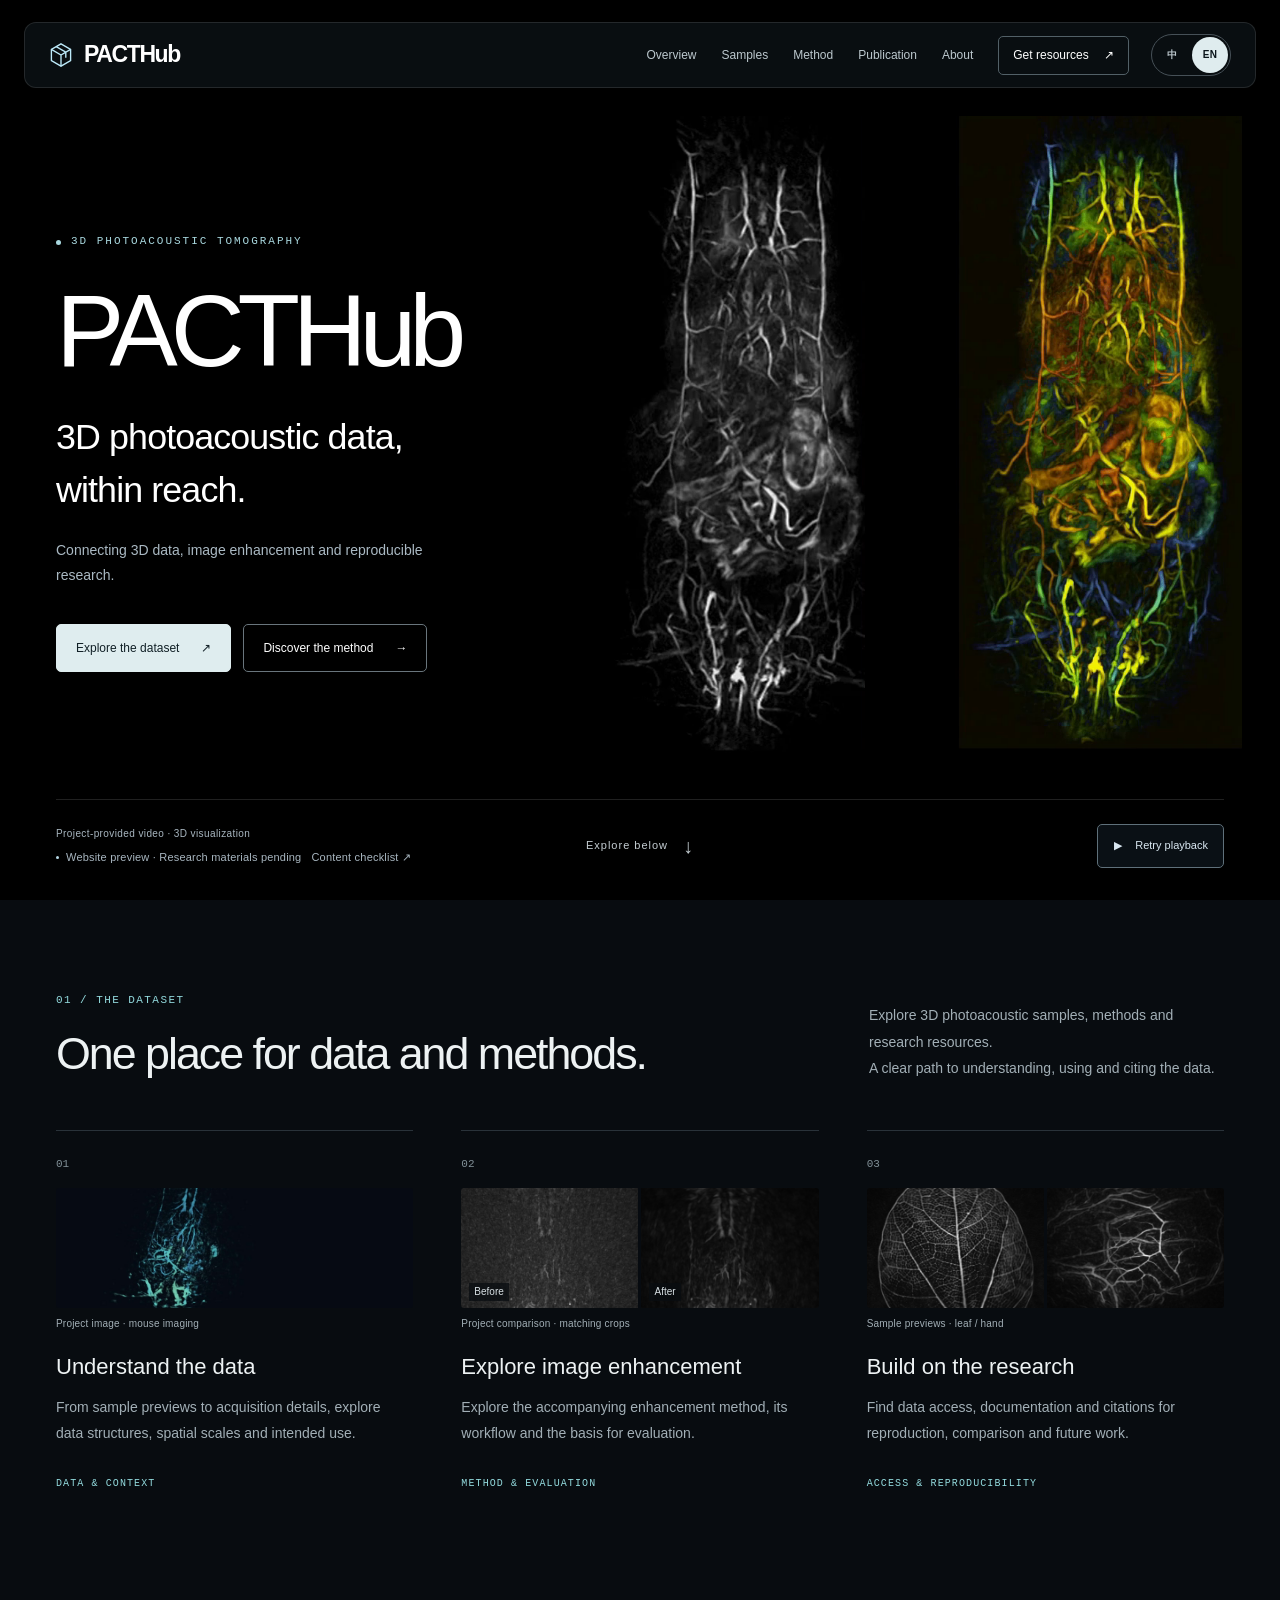
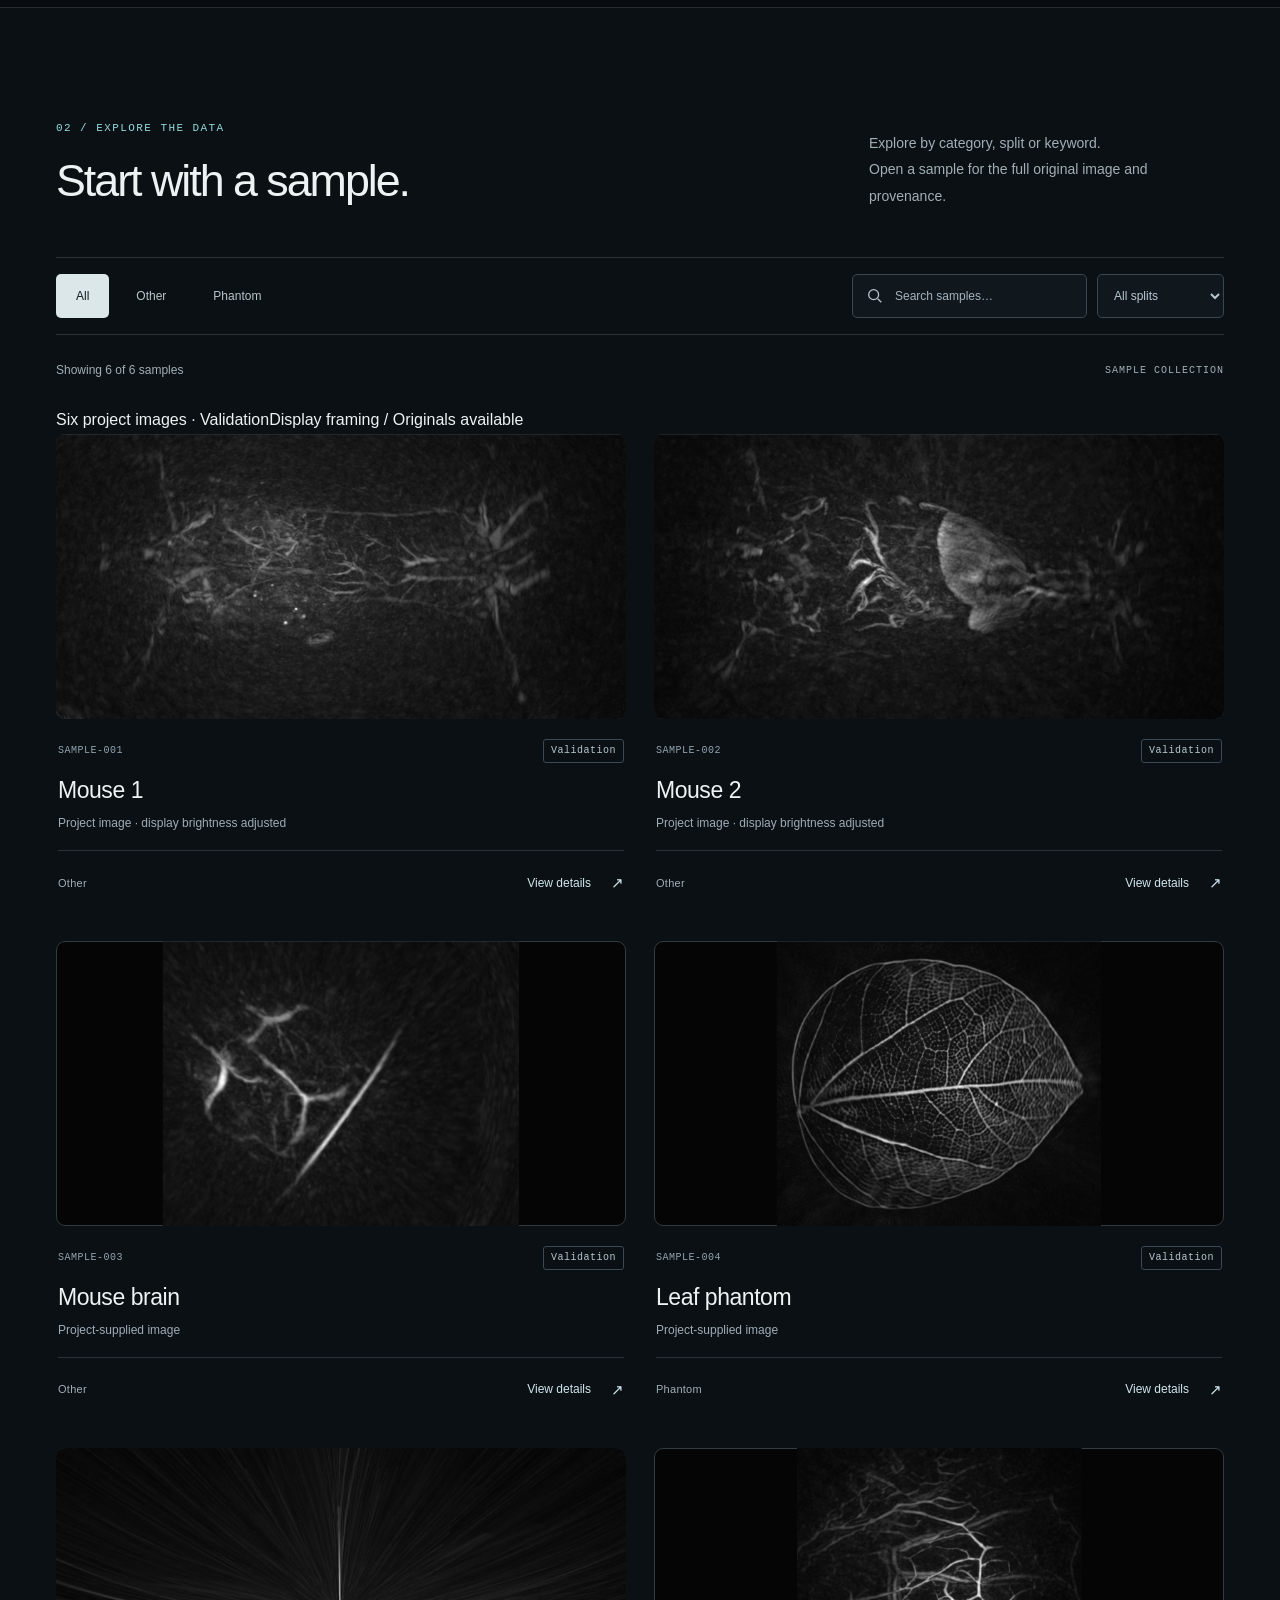
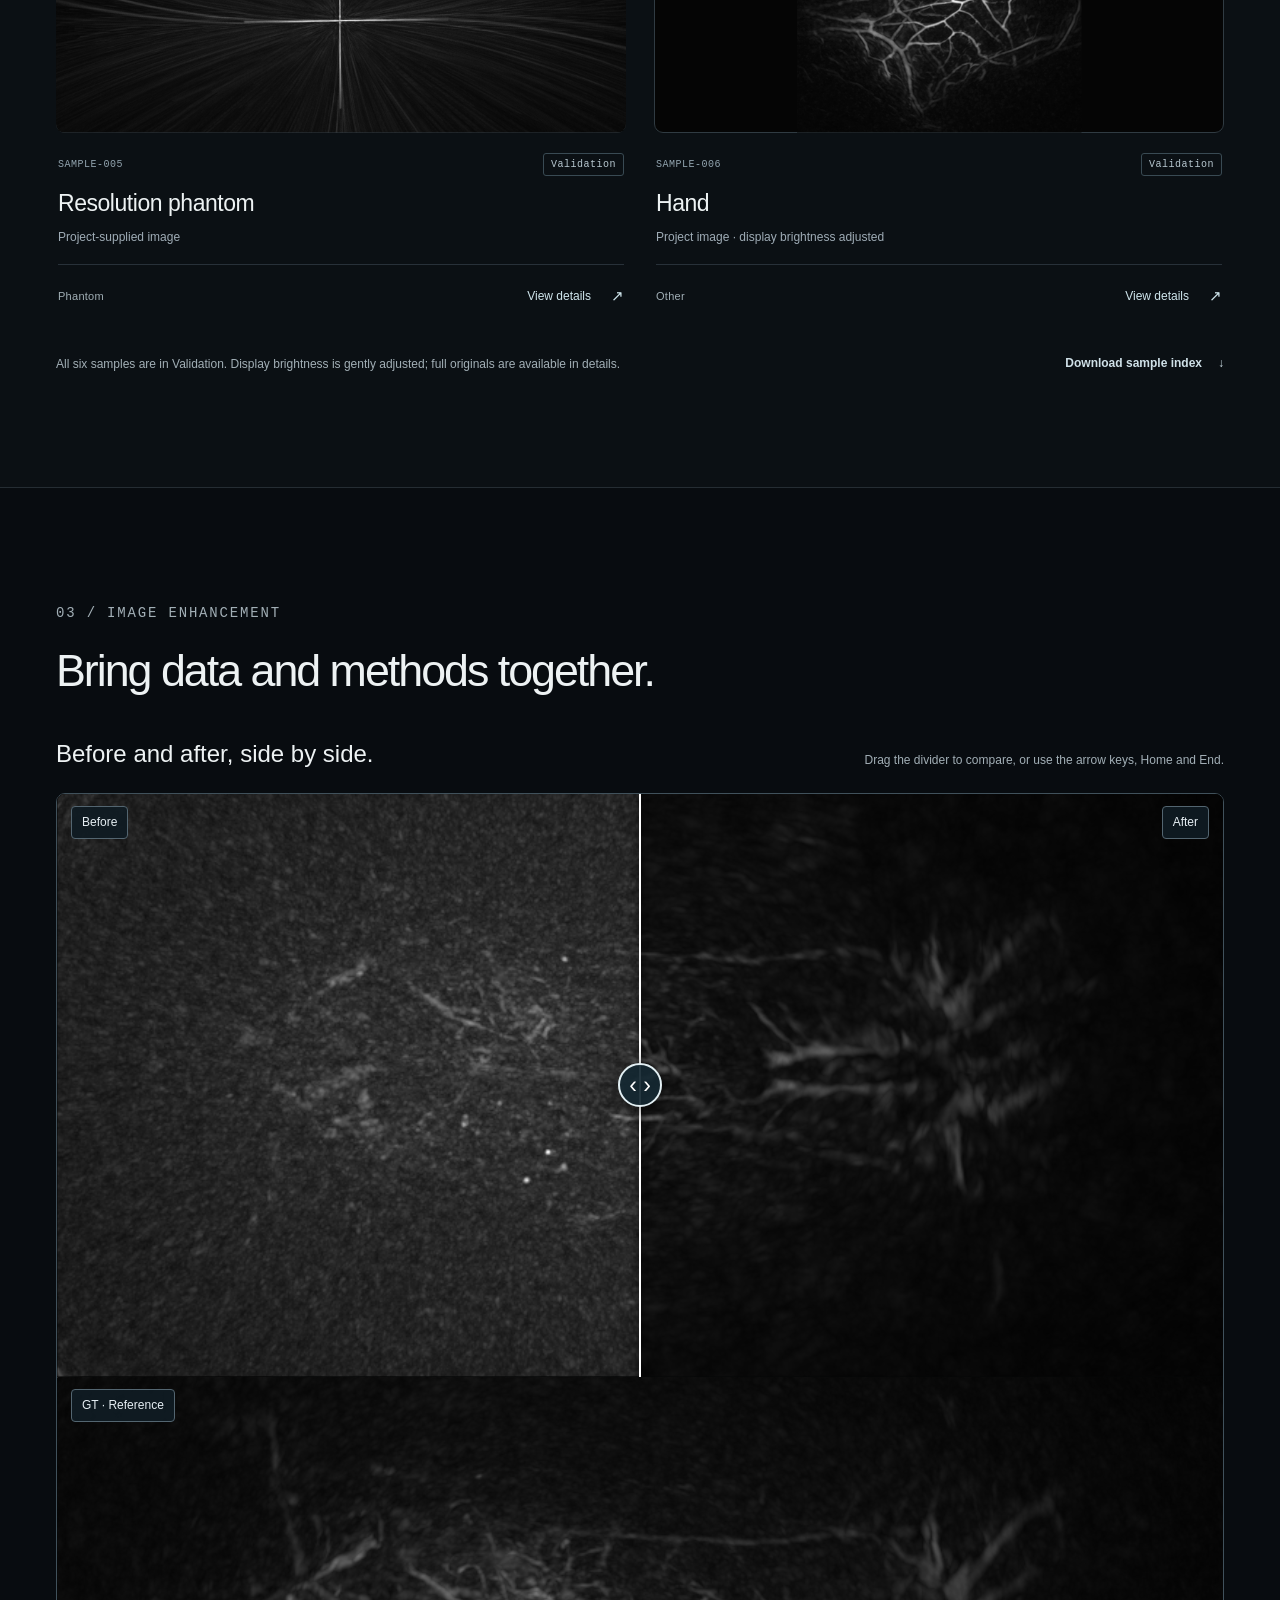
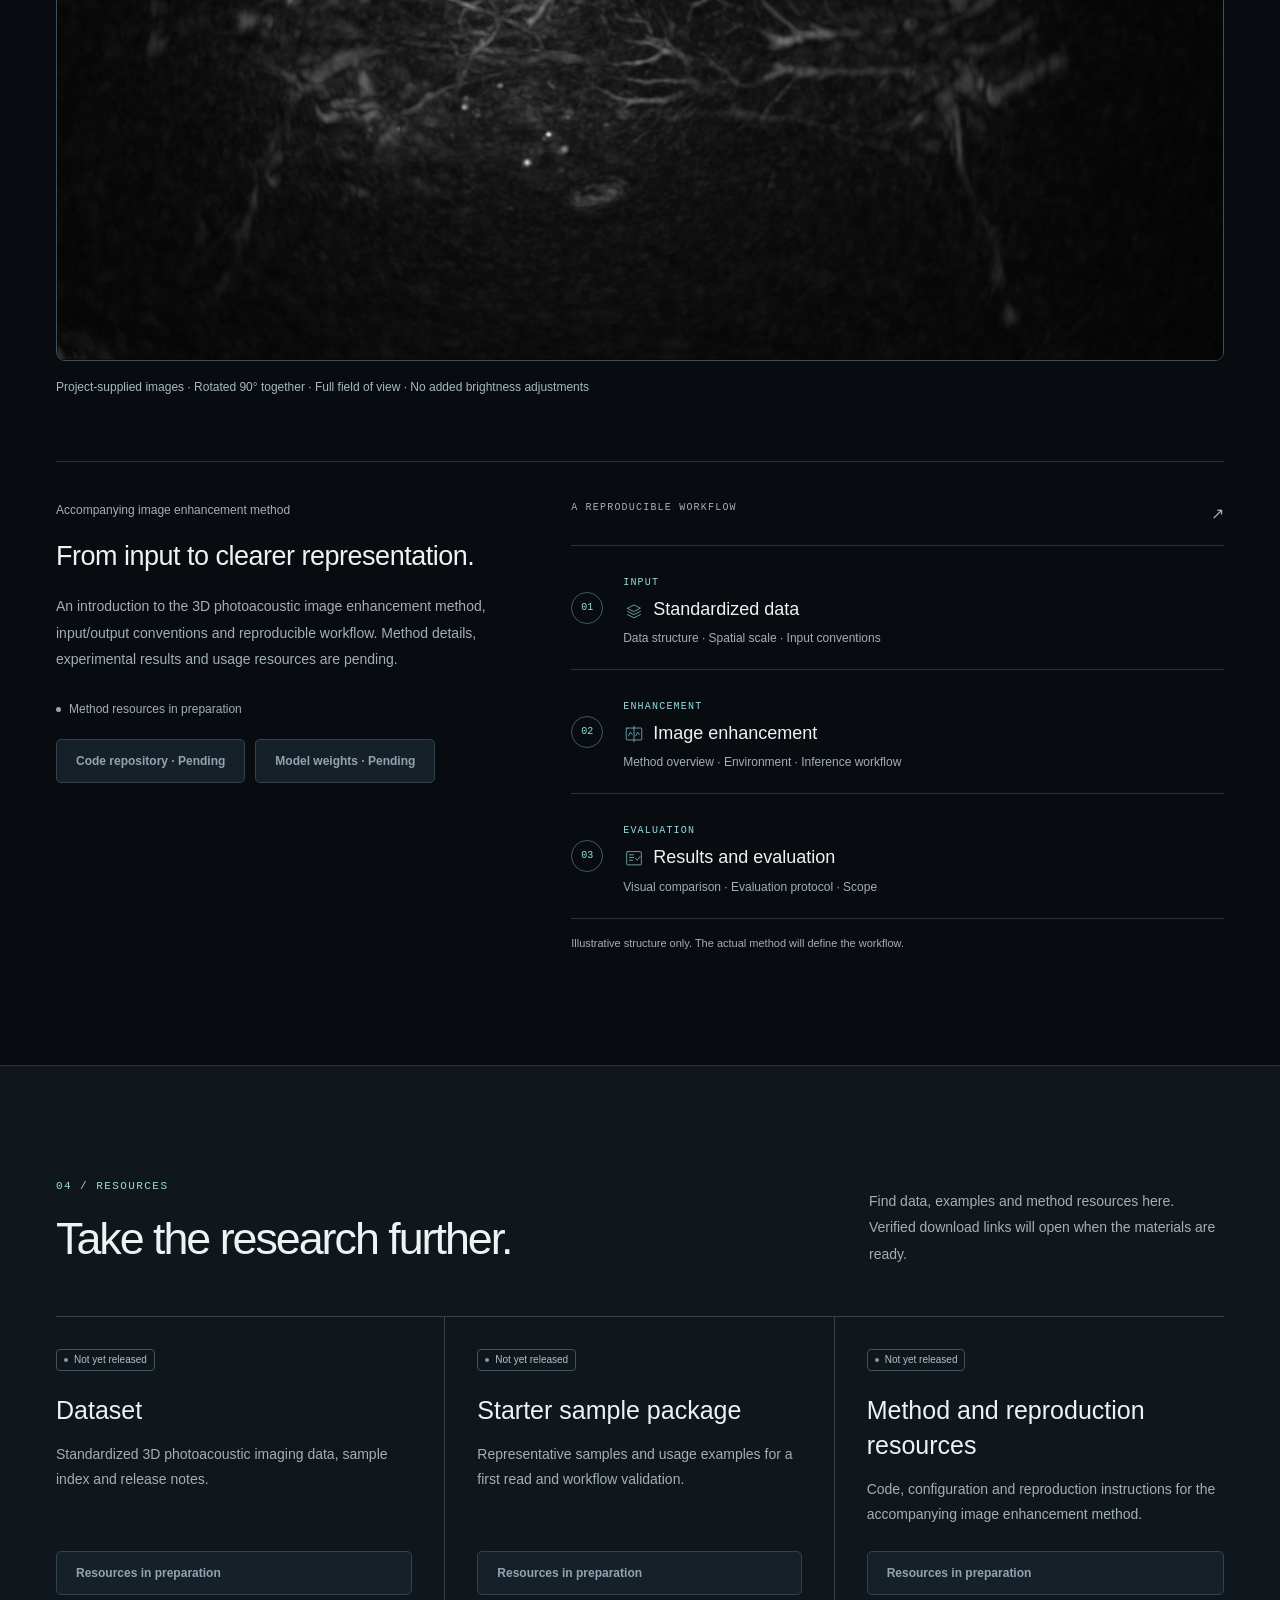
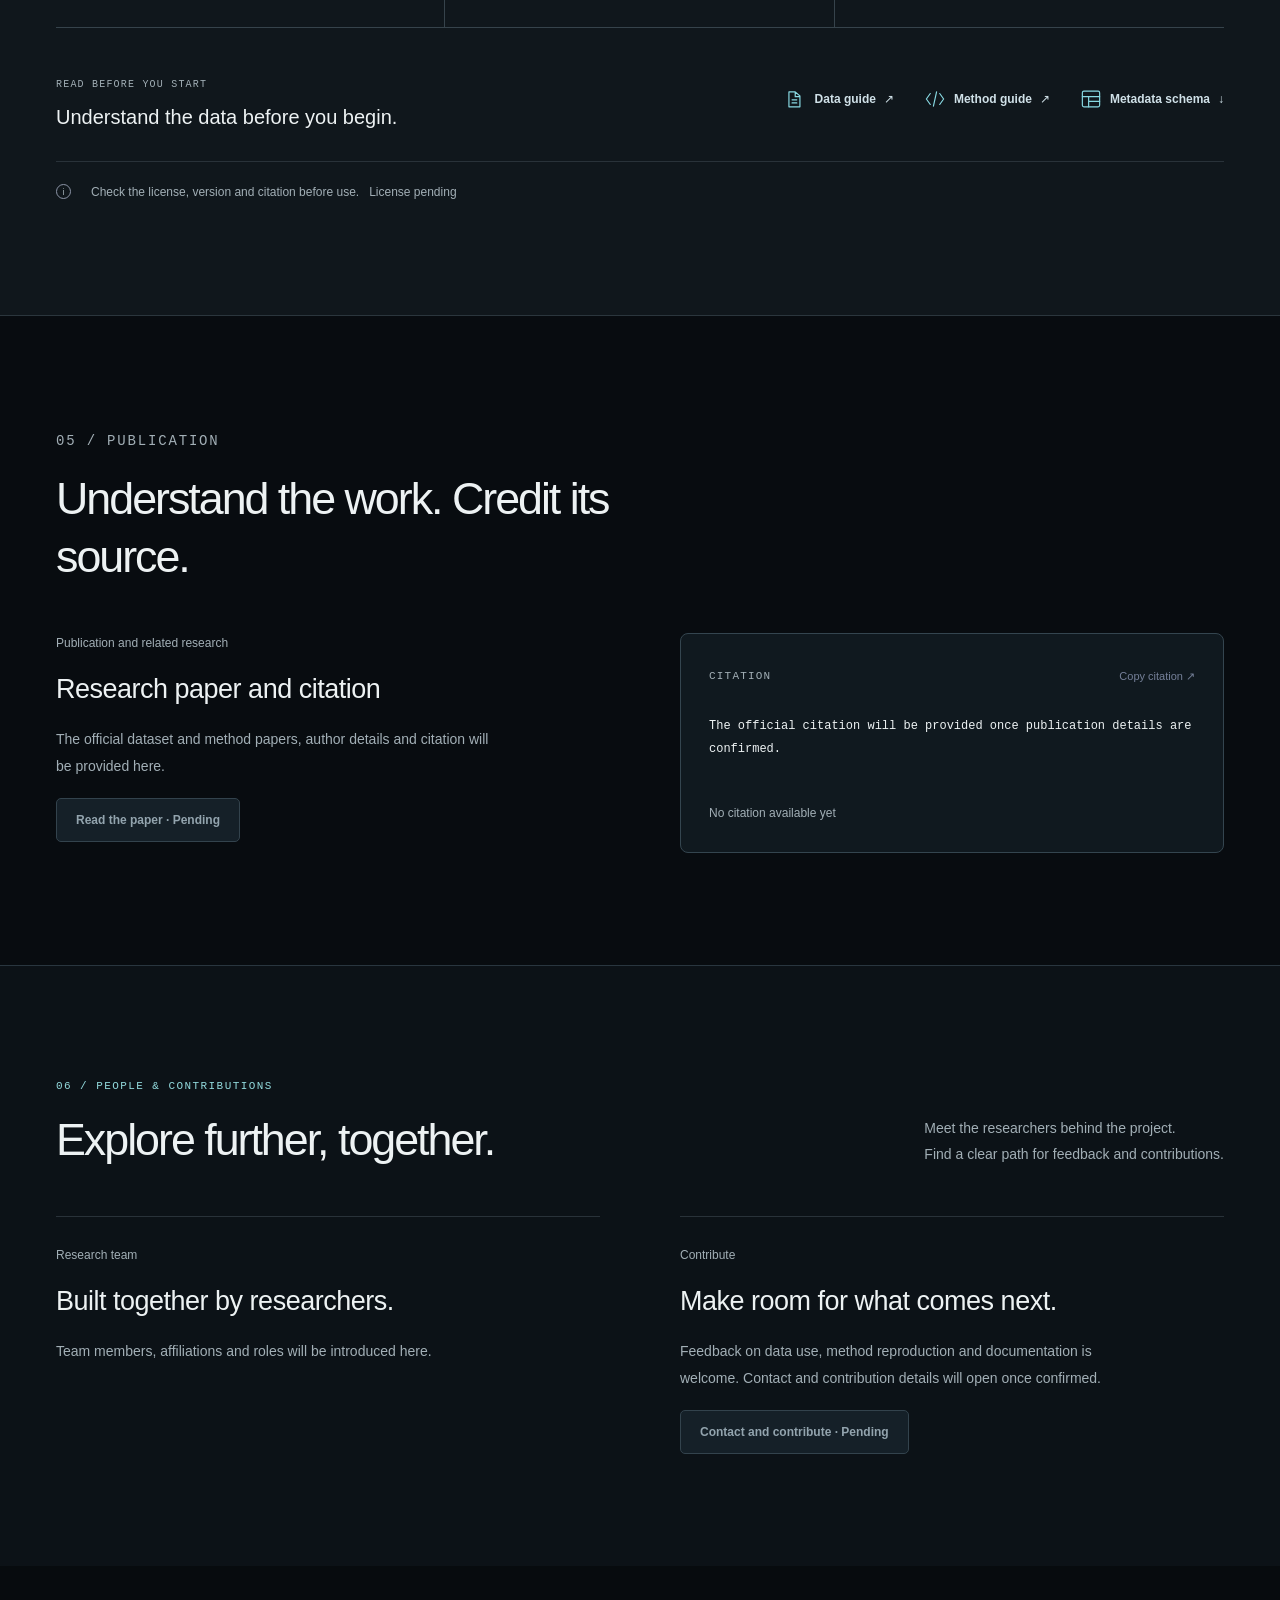
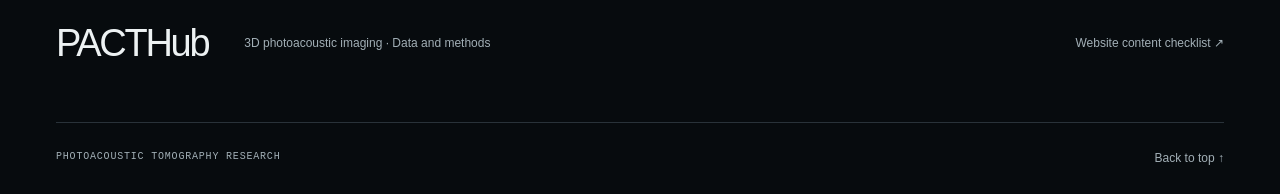
==== commit b6e89c49: "Refresh sample gallery layout and provenance labels" ====
--- a/index.html
+++ b/index.html
@@ -73,6 +73,7 @@
           <div class="search-controls"><label class="search-field"><svg viewBox="0 0 20 20" width="18" height="18" aria-hidden="true"><circle cx="8.5" cy="8.5" r="5.5" fill="none" stroke="currentColor" stroke-width="1.4"/><path d="m13 13 4 4" stroke="currentColor" stroke-width="1.4"/></svg><span class="sr-only"><span data-i18n="ui.040">Search sample IDs, names or tags</span></span><input id="sample-search" type="search" placeholder="Search samples…" data-i18n-placeholder="a11y.search" autocomplete="off"></label><label><span class="sr-only"><span data-i18n="ui.041">Filter by dataset split</span></span><select id="split-filter"><option value="all" data-i18n="ui.042">All splits</option><option value="train" data-i18n="ui.043">Train</option><option value="validation" data-i18n="ui.044">Validation</option><option value="test" data-i18n="ui.045">Test</option><option value="unspecified" data-i18n="ui.046">Unspecified</option></select></label></div>
         </div>
         <div class="results-meta"><p id="results-count" role="status" aria-live="polite"><span data-i18n="ui.047">Loading the sample index…</span></p><span class="mono"><span data-i18n="ui.048">SAMPLE COLLECTION</span></span></div>
+        <div class="gallery-legend"><span data-i18n="gallery.legendNote">Six project images · Validation</span><span data-i18n="gallery.legend">Display framing / Originals available</span></div>
         <div id="sample-grid" class="sample-grid" aria-label="Sample collection" data-i18n-aria-label="a11y.sampleList"></div>
         <div id="empty-state" class="empty-state" hidden><span aria-hidden="true">⌕</span><h3><span data-i18n="ui.049">No matching samples</span></h3><p><span data-i18n="ui.050">Try another keyword or clear the current filters.</span></p><button id="clear-filters" class="button button-secondary" type="button"><span data-i18n="ui.051">Clear filters</span></button></div>
         <div id="load-error" class="load-error" role="alert" hidden><h3><span data-i18n="ui.052">The sample index could not be loaded</span></h3><p id="error-detail"><span data-i18n="ui.053">Please check that the sample file exists.</span></p><button id="retry-load" class="button button-secondary" type="button"><span data-i18n="ui.054">Try again</span></button></div>
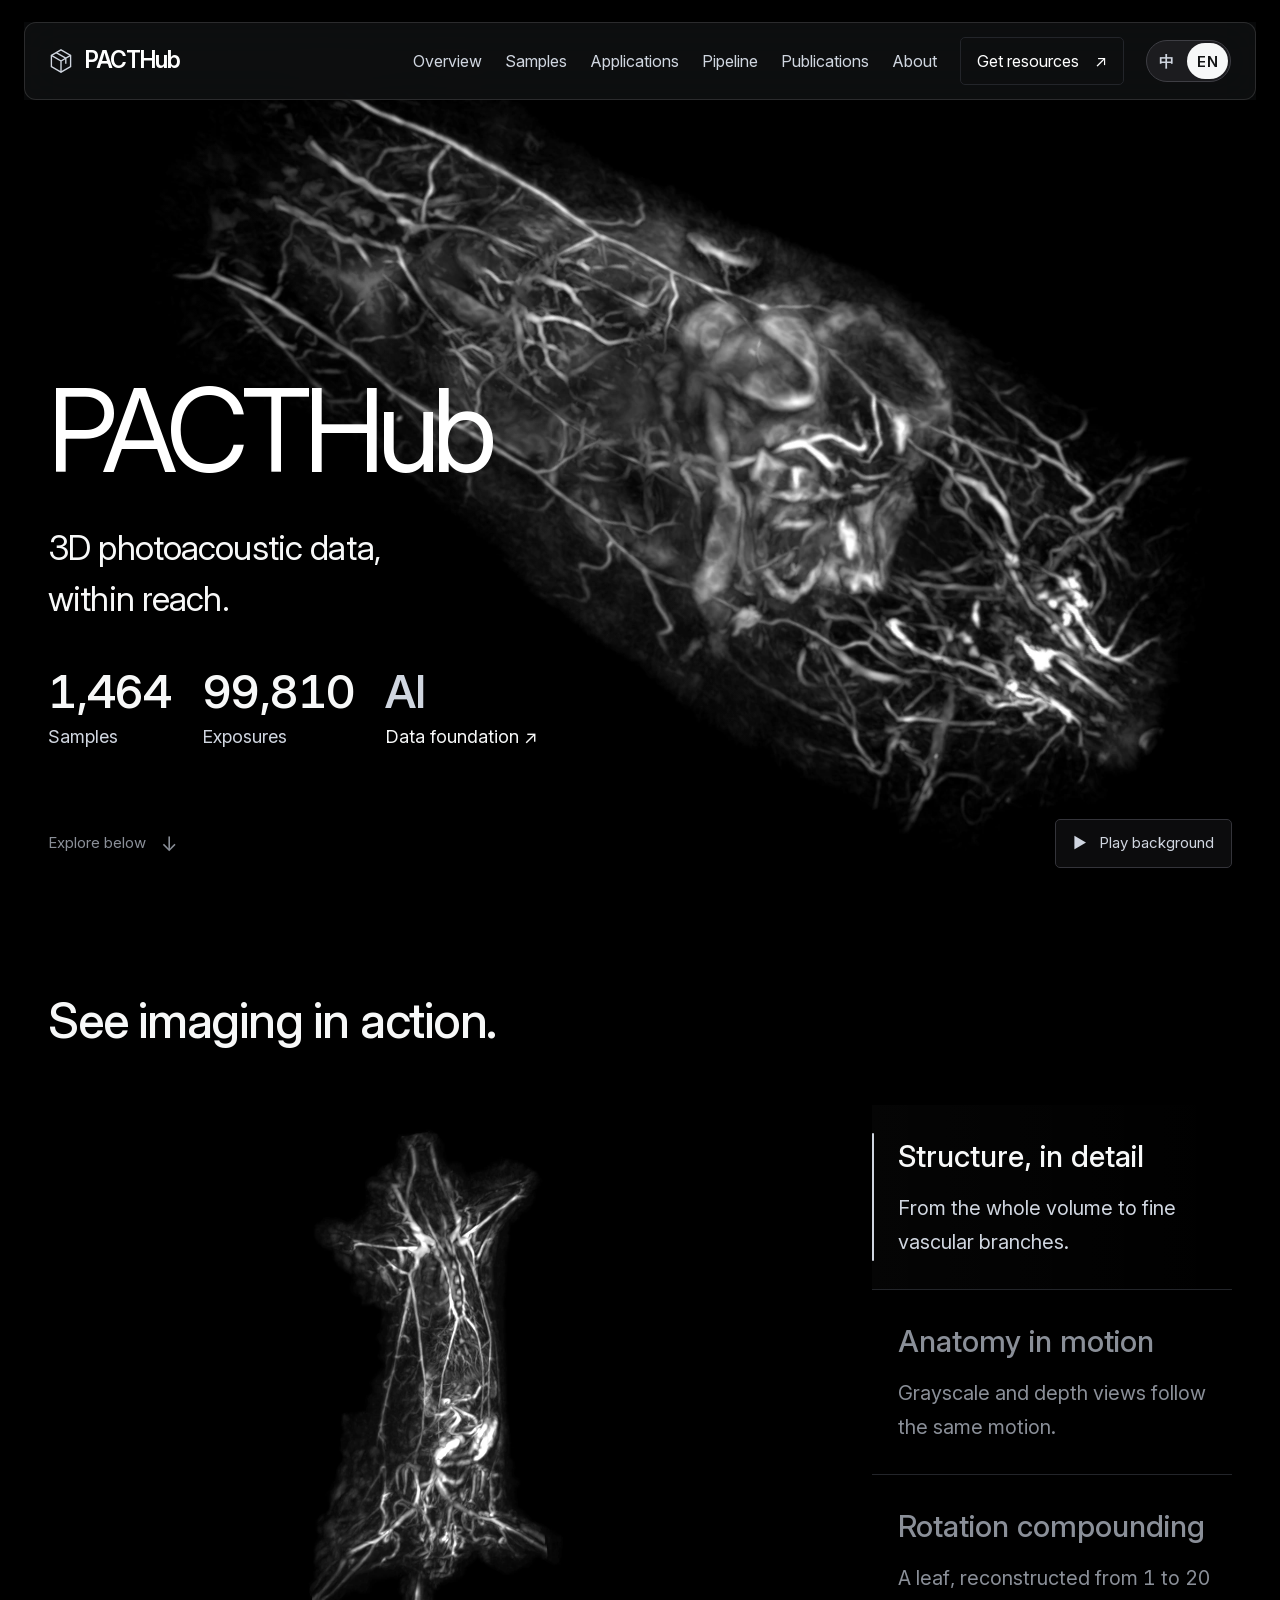
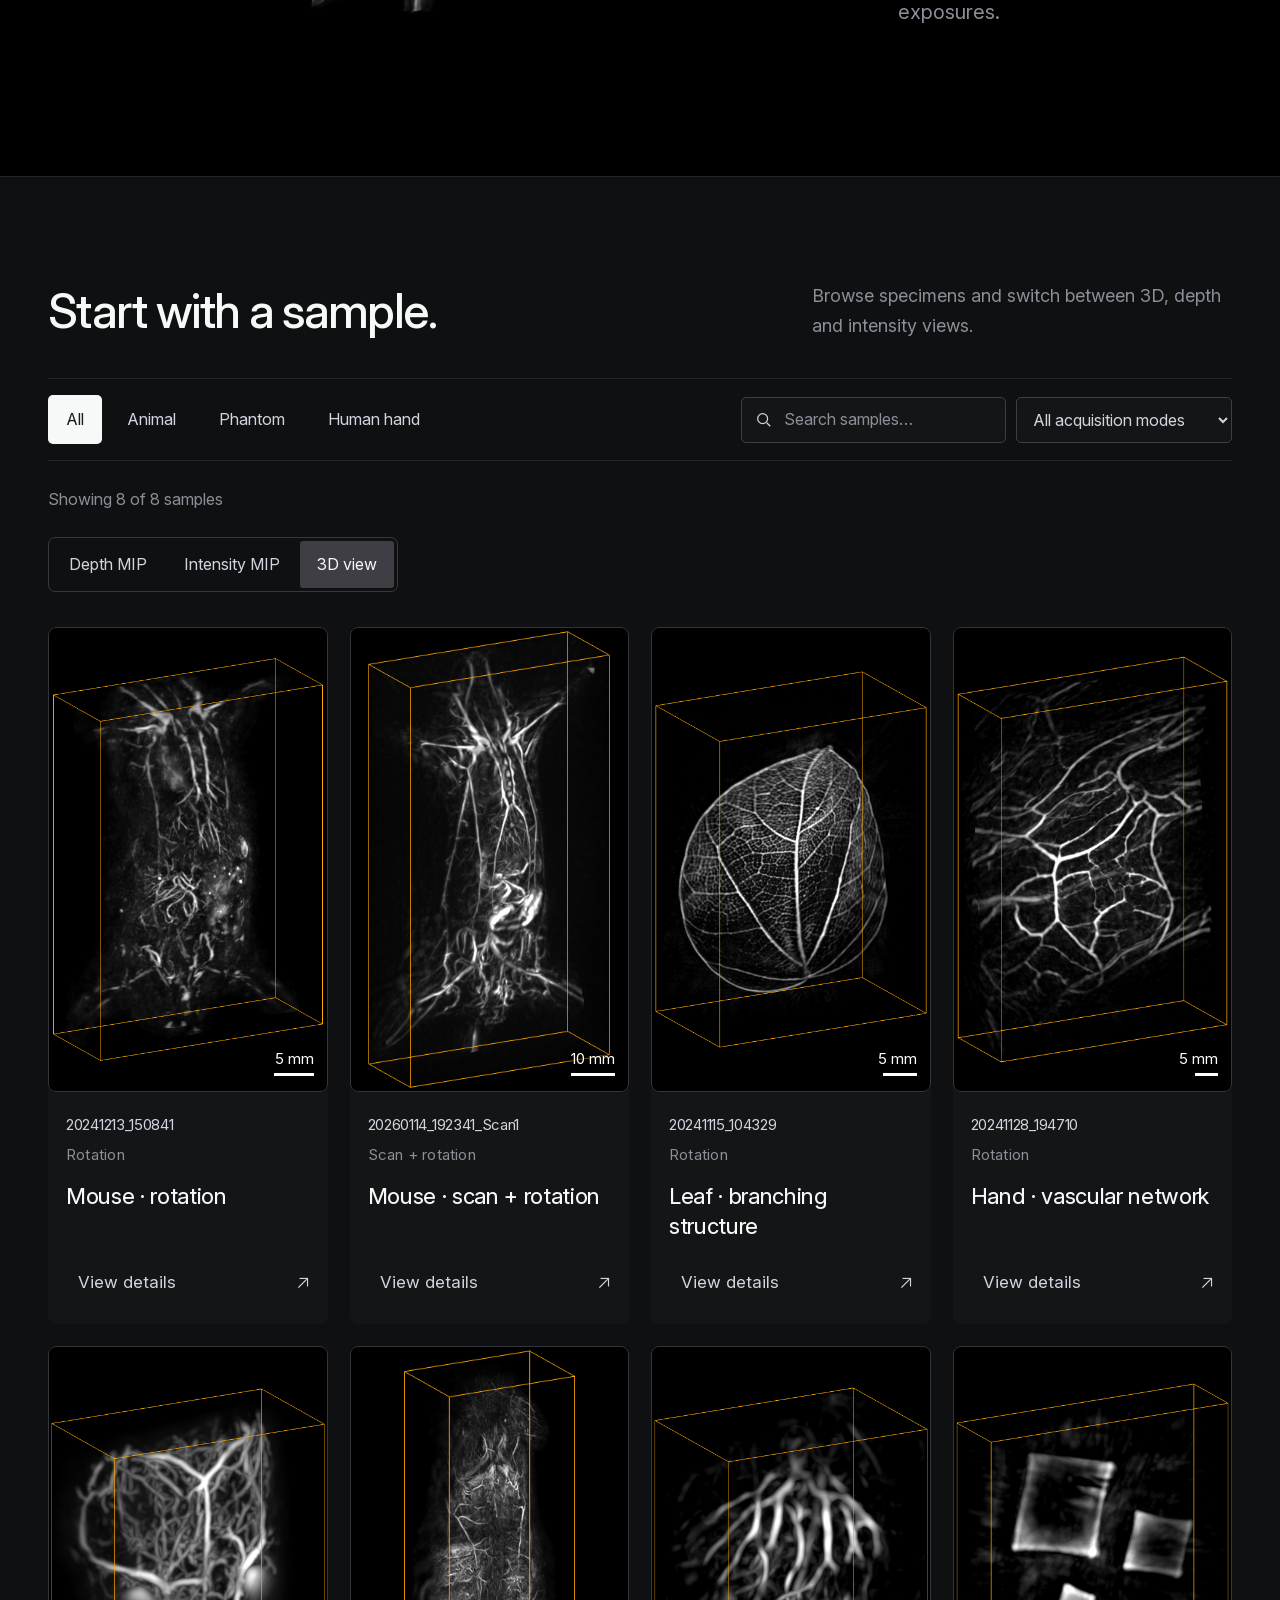
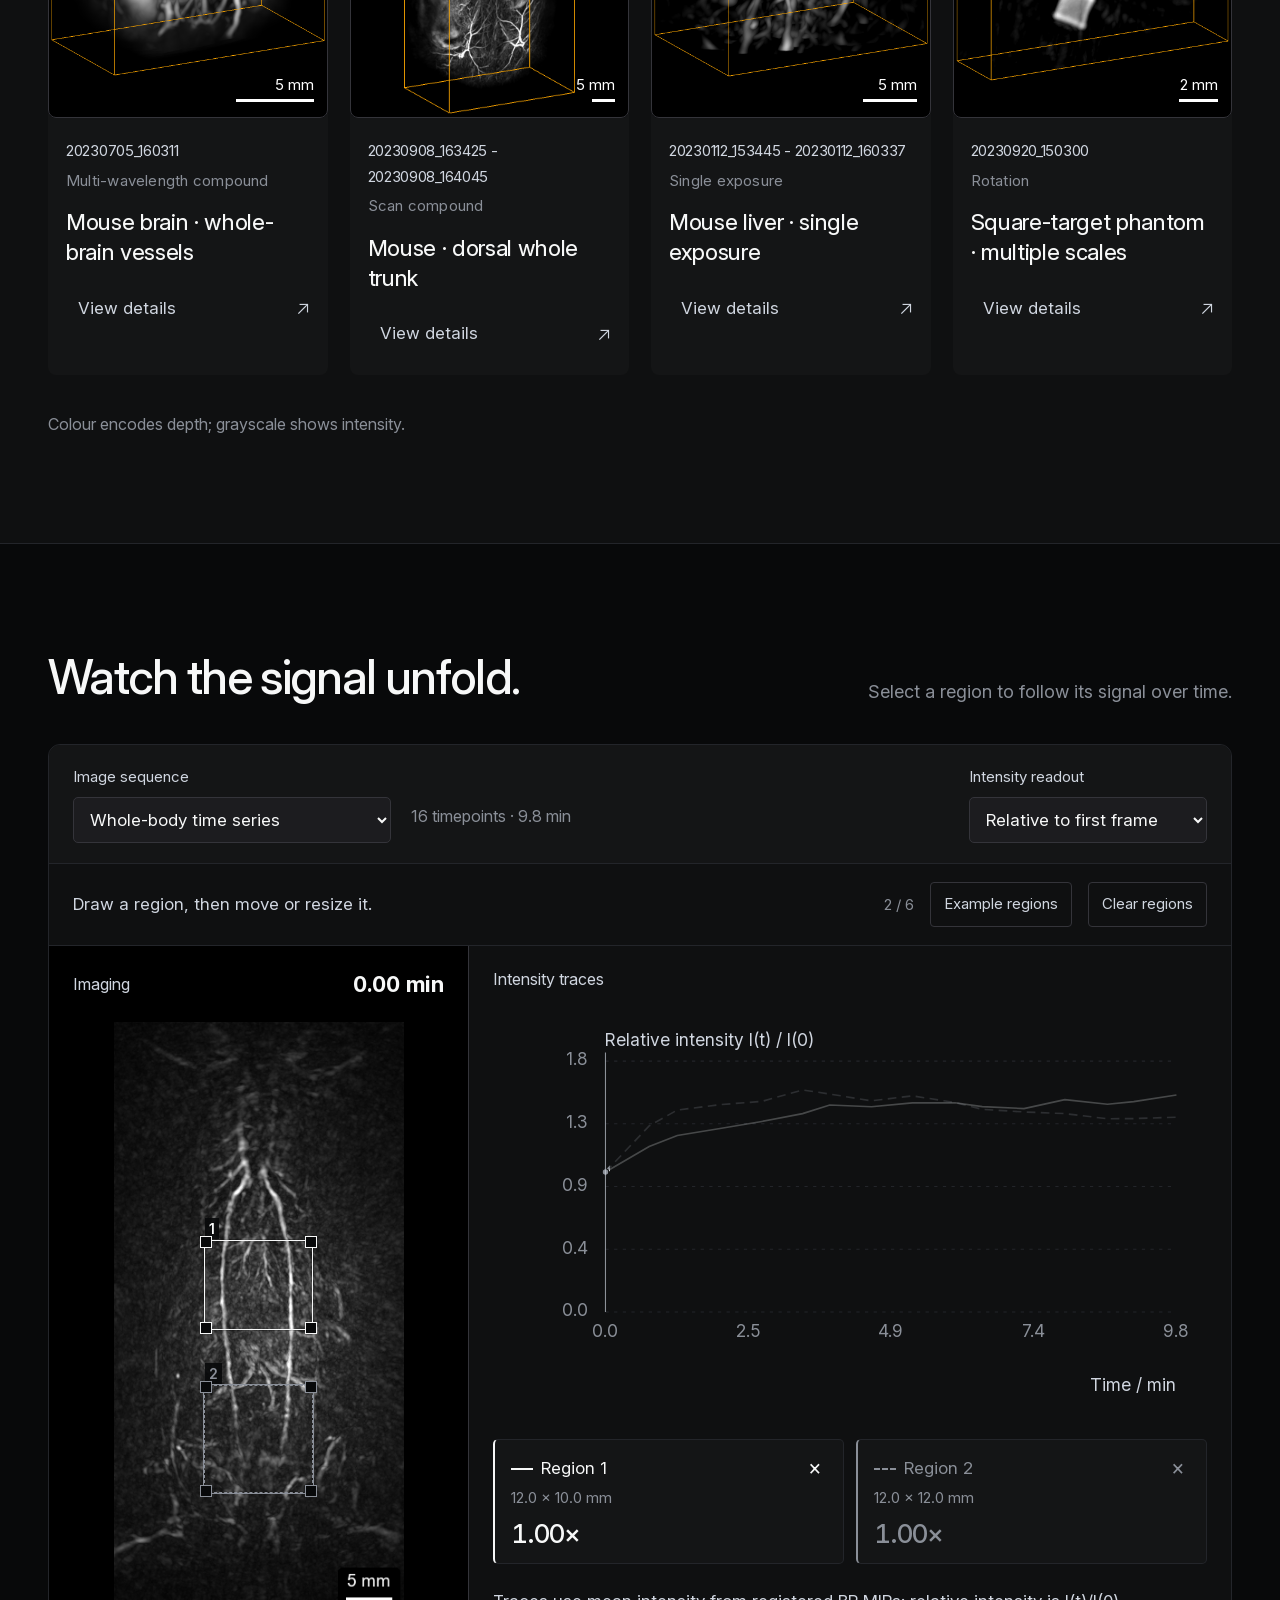
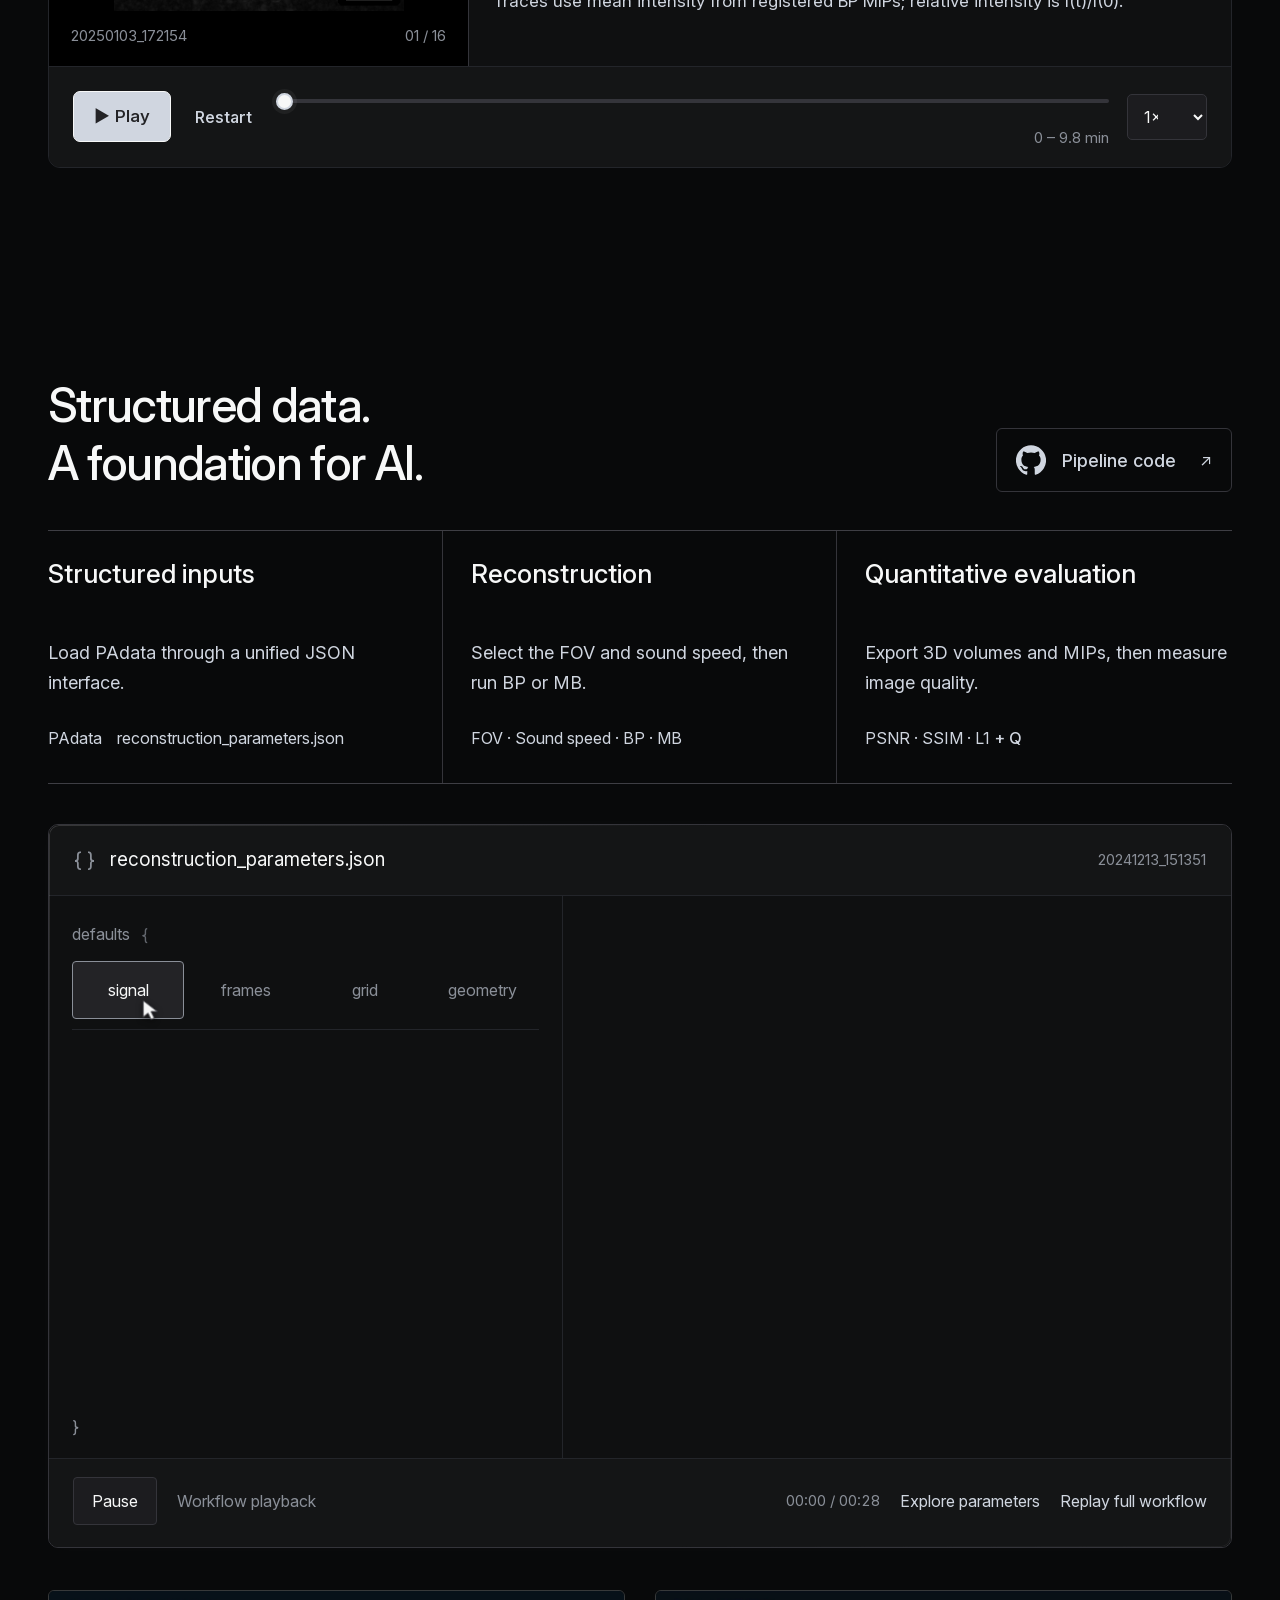
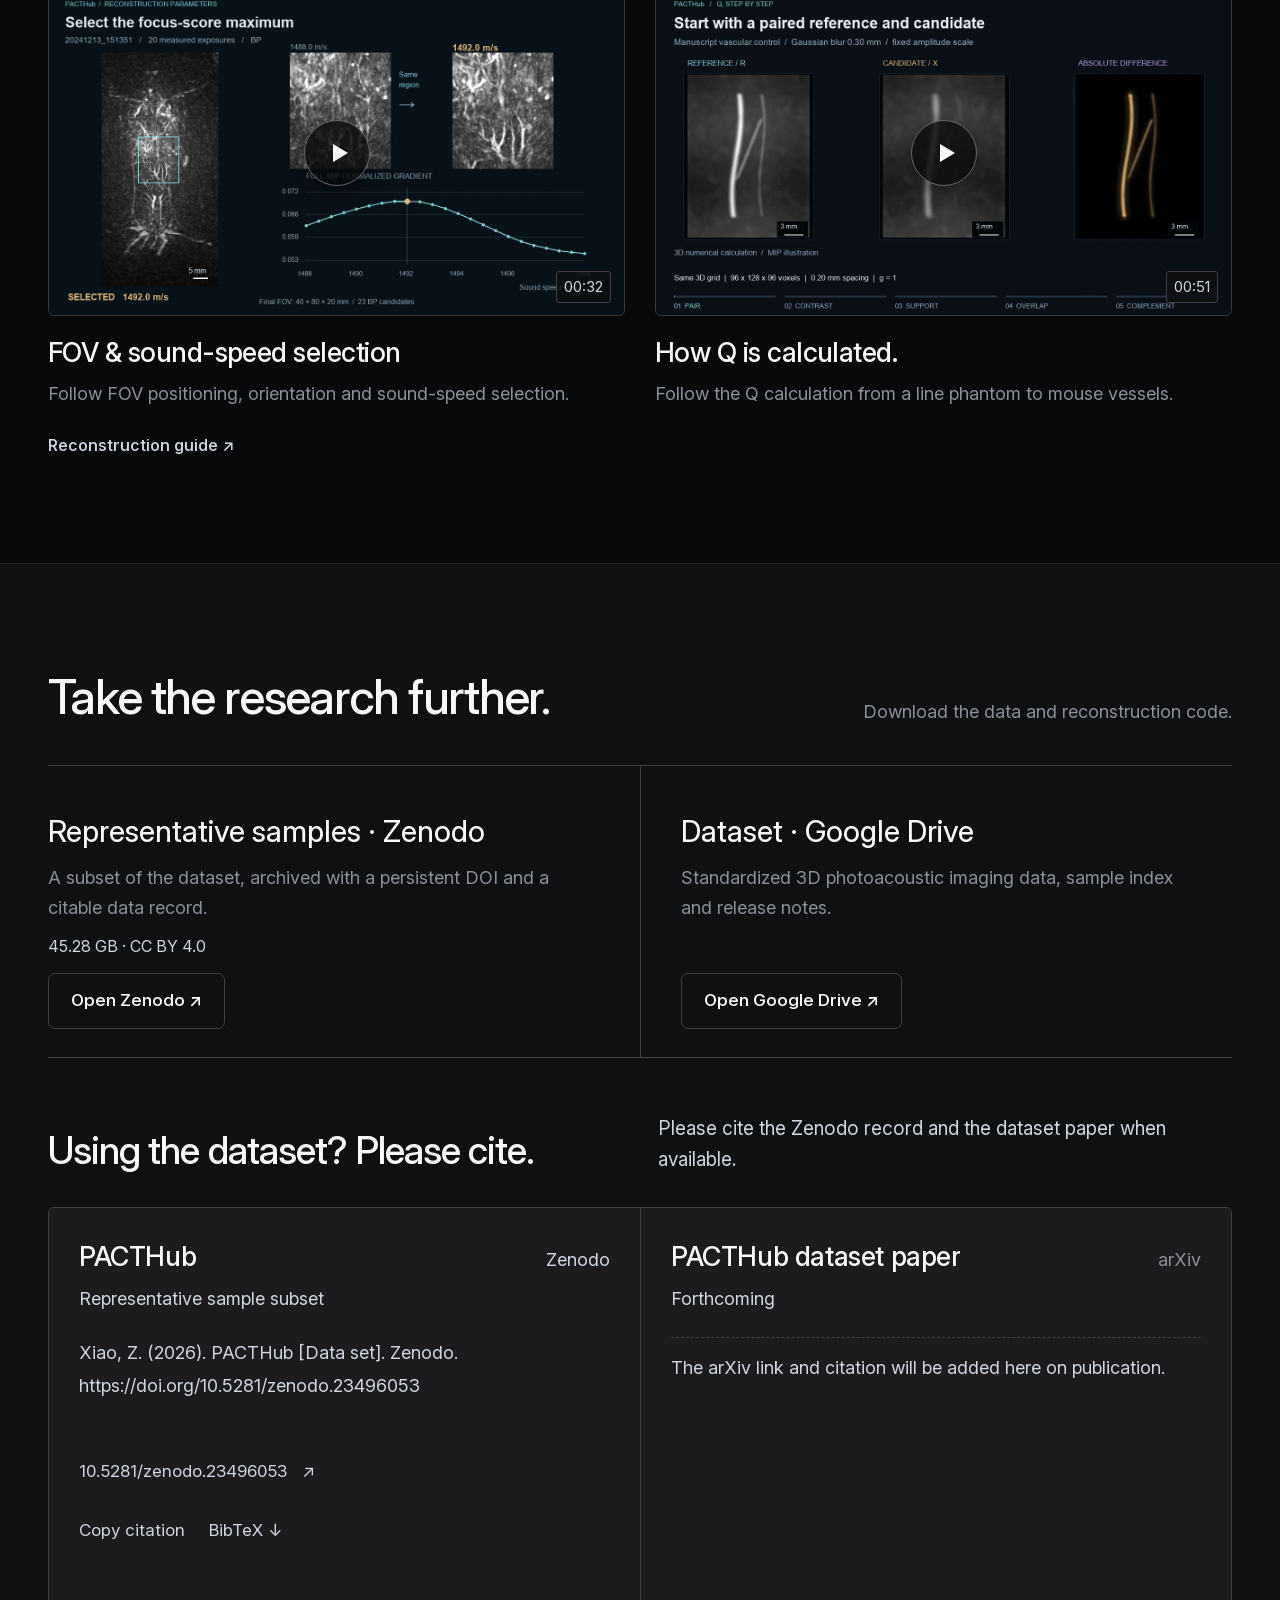
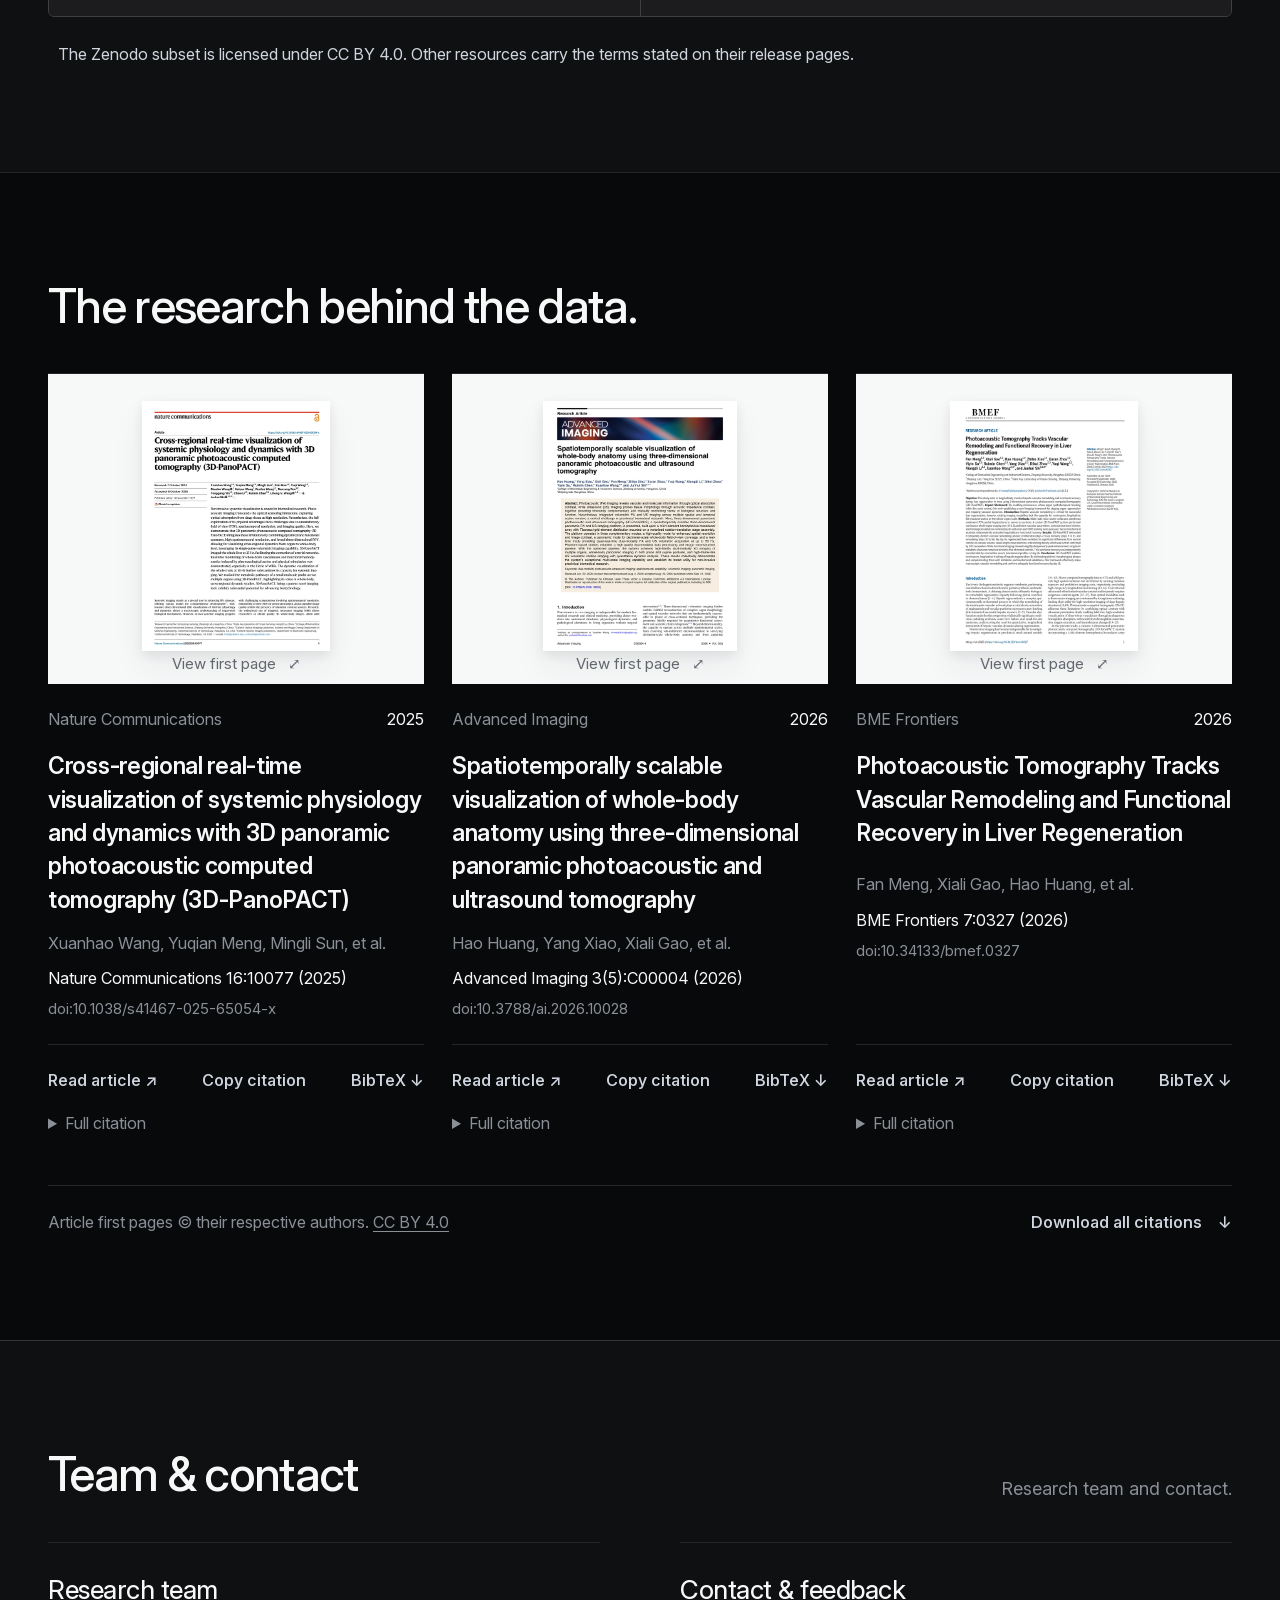
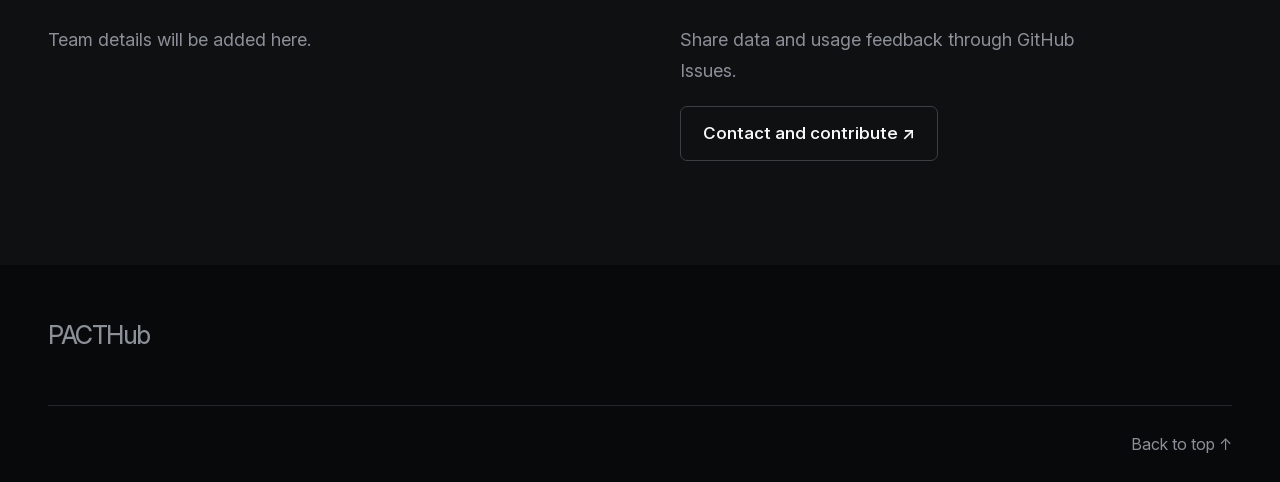
==== commit 0bcc93a6: "Initial commit" ====
--- a/index.html
+++ b/index.html
@@ -3,53 +3,62 @@
 <head>
   <meta charset="utf-8">
   <meta name="viewport" content="width=device-width, initial-scale=1">
-  <meta data-i18n-content="meta.description" name="description" content="PACTHub brings together 3D photoacoustic imaging data, image enhancement methods and research resources. Website preview; research materials are pending.">
+  <meta data-i18n-content="meta.description" name="description" content="PACTHub: a structured data foundation for photoacoustic AI, with a unified JSON parameter interface, FOV and sound-speed selection, BP / MB reconstruction and quantitative evaluation.">
   <meta name="color-scheme" content="dark">
   <title data-i18n="meta.title">PACTHub · 3D Photoacoustic Imaging Research</title>
   <link rel="icon" href="assets/images/favicon.svg" type="image/svg+xml">
-  <link rel="stylesheet" href="assets/css/styles.css">
-  <script src="assets/js/i18n.js" defer></script>
-  <script src="assets/js/app.js" defer></script>
-  <script src="assets/js/enhancement.js" defer></script>
-</head>
+  <link rel="stylesheet" href="assets/css/styles.css?v=20261027-silver">
+  <link rel="stylesheet" href="assets/css/showcase.css?v=20261027-silver">
+  <link rel="stylesheet" href="assets/css/temporal-roi.css?v=20261027-silver">
+  <link rel="stylesheet" href="assets/css/publications.css?v=20261027-silver">
+  <link rel="stylesheet" href="assets/css/pipeline-films.css?v=20261027-silver">
+  <link rel="stylesheet" href="assets/css/data-foundation.css?v=20261027-silver">
+  <link rel="stylesheet" href="assets/css/parameter-explorer.css?v=20261027-silver">
+  <script src="assets/js/i18n.js?v=20261027-leaf-final" defer></script>
+  <script src="assets/js/dataset-citation.js?v=20261027-readable-v2" defer></script>
+  <script src="assets/js/parameter-explorer.js?v=20261027-clean-b" defer></script>
+  <script src="assets/js/app.js?v=20261027-silver" defer></script>
+  <script src="assets/js/publications.js?v=20261026-papers" defer></script>
+  <script src="assets/js/temporal.js?v=20261027-compact" defer></script>
+  <script src="assets/js/pipeline-films.js?v=20261026-testimage" defer></script>
+  <script src="assets/js/overview-film.js?v=20261027-leaf-column" defer></script>
+<link rel="stylesheet" href="assets/css/readability.css?v=20261027-silver">
+<link rel="stylesheet" href="assets/css/hero-story.css?v=20261027-silver"><link rel="preload" href="assets/fonts/InterVariable.woff2" as="font" type="font/woff2" crossorigin>
+<link rel="stylesheet" href="assets/css/linear-theme.css?v=20261027-leaf-type"></head>
 <body>
-<svg class="display-filter-definitions" width="0" height="0" aria-hidden="true" focusable="false"><defs>
-<filter id="sample-gamma-80" color-interpolation-filters="sRGB"><feComponentTransfer><feFuncR type="gamma" amplitude="1" exponent="0.8" offset="0"/><feFuncG type="gamma" amplitude="1" exponent="0.8" offset="0"/><feFuncB type="gamma" amplitude="1" exponent="0.8" offset="0"/></feComponentTransfer></filter>
-<filter id="sample-gamma-95" color-interpolation-filters="sRGB"><feComponentTransfer><feFuncR type="gamma" amplitude="1" exponent="0.95" offset="0"/><feFuncG type="gamma" amplitude="1" exponent="0.95" offset="0"/><feFuncB type="gamma" amplitude="1" exponent="0.95" offset="0"/></feComponentTransfer></filter>
-<filter id="sample-gamma-97" color-interpolation-filters="sRGB"><feComponentTransfer><feFuncR type="gamma" amplitude="1" exponent="0.97" offset="0"/><feFuncG type="gamma" amplitude="1" exponent="0.97" offset="0"/><feFuncB type="gamma" amplitude="1" exponent="0.97" offset="0"/></feComponentTransfer></filter>
-</defs></svg>
+
 
   <a class="skip-link" href="#main"><span data-i18n="ui.001">Skip to main content</span></a>
   <header class="site-header cinematic-header">
     <div class="container header-inner">
-      <a class="brand" href="#top" aria-label="PACTHub home" data-i18n-aria-label="a11y.home"><svg width="30" height="32" viewBox="0 0 30 32" aria-hidden="true"><path d="m15 2 12 7v14l-12 7-12-7V9z" fill="none" stroke="currentColor" stroke-width="1.7"/><path d="m3 9 12 7 12-7M15 16v14M9 5.5l12 7v7" fill="none" stroke="currentColor" stroke-width="1.7"/></svg><span data-site-title>PACTHub</span></a>
+      <a class="brand" href="#top" aria-label="PACTHub home" data-i18n-aria-label="a11y.home"><svg width="30" height="32" viewbox="0 0 30 32" aria-hidden="true"><path d="m15 2 12 7v14l-12 7-12-7V9z" fill="none" stroke="currentColor" stroke-width="1.7"></path><path d="m3 9 12 7 12-7M15 16v14M9 5.5l12 7v7" fill="none" stroke="currentColor" stroke-width="1.7"></path></svg><span data-site-title>PACTHub</span></a>
       <div class="language-switch" role="group" aria-label="Language" data-i18n-aria-label="a11y.language"><button type="button" data-language="zh" lang="zh-CN" aria-label="切换为中文" aria-pressed="false">中</button><button type="button" data-language="en" lang="en" aria-label="Switch to English" aria-pressed="true">EN</button></div>
-      <button class="menu-toggle" id="menu-toggle" aria-expanded="false" aria-controls="primary-nav" type="button"><span><span data-i18n="ui.002">Menu</span></span><svg width="18" height="18" viewBox="0 0 18 18" aria-hidden="true"><path d="M2 5h14M2 12h14" stroke="currentColor" stroke-width="1.5"/></svg></button>
-      <nav class="primary-nav" id="primary-nav" aria-label="Main navigation" data-i18n-aria-label="a11y.nav"><a href="#overview"><span data-i18n="ui.003">Overview</span></a><a href="#explore"><span data-i18n="ui.004">Samples</span></a><a href="#algorithm"><span data-i18n="ui.005">Method</span></a><a href="#publication"><span data-i18n="ui.006">Publication</span></a><a href="#team"><span data-i18n="ui.007">About</span></a><a class="nav-download" href="#downloads"><span data-i18n="ui.008">Get resources</span> <span aria-hidden="true">↗</span></a></nav>
+      <button class="menu-toggle" id="menu-toggle" aria-expanded="false" aria-controls="primary-nav" type="button"><span><span data-i18n="ui.002">Menu</span></span><svg width="18" height="18" viewbox="0 0 18 18" aria-hidden="true"><path d="M2 5h14M2 12h14" stroke="currentColor" stroke-width="1.5"></path></svg></button>
+      <nav class="primary-nav" id="primary-nav" aria-label="Main navigation" data-i18n-aria-label="a11y.nav"><a href="#overview"><span data-i18n="ui.003">Overview</span></a><a href="#explore"><span data-i18n="ui.004">Samples</span></a><a href="#applications"><span data-i18n="ui.005">Applications</span></a><a href="#pipeline"><span data-i18n="foundation.nav">Pipeline</span></a><a href="#publication"><span data-i18n="ui.006">Publication</span></a><a href="#team"><span data-i18n="ui.007">About</span></a><a class="nav-download" href="#downloads"><span data-i18n="ui.008">Get resources</span> <span aria-hidden="true">↗</span></a></nav>
     </div>
   </header>
   <main id="main">
     <section class="hero hero-cinematic" id="top" aria-labelledby="hero-title">
       <div class="hero-media" aria-hidden="true">
-        <img class="hero-poster" id="hero-poster" src="assets/images/hero-frontal-poster.png" alt="" width="856" height="870" fetchpriority="high">
-        <video class="hero-video" id="hero-video" autoplay muted loop playsinline preload="none" poster="assets/images/hero-frontal-poster.png" tabindex="-1" disablepictureinpicture disableremoteplayback></video>
+        <img class="hero-poster" id="hero-poster" src="assets/images/hero-orbit-desktop.webp" alt="" width="1920" height="1320" fetchpriority="high">
+        <video class="hero-video" id="hero-video" autoplay muted playsinline preload="none" poster="assets/images/hero-orbit-desktop.webp" tabindex="-1" disablepictureinpicture disableremoteplayback></video>
       </div>
       <div class="hero-shade" aria-hidden="true"></div>
       <div class="container hero-content">
         <div class="hero-copy">
-          <p class="eyebrow"><span class="hero-signal" aria-hidden="true"></span> <span data-i18n="ui.009">3D PHOTOACOUSTIC TOMOGRAPHY</span></p>
+
           <h1 id="hero-title" data-site-title>PACTHub</h1>
           <p class="hero-tagline"><span data-i18n="ui.010">3D photoacoustic data,
 within reach.</span></p>
-          <p class="hero-description" id="hero-description"><span data-i18n="ui.011">Connecting 3D data, image enhancement and reproducible research.</span></p>
-          <div class="hero-actions"><a class="button hero-primary" href="#explore"><span data-i18n="ui.012">Explore the dataset</span> <span aria-hidden="true">↗</span></a><a class="button hero-secondary" href="#algorithm"><span data-i18n="ui.013">Discover the method</span> <span aria-hidden="true">→</span></a></div>
+          <dl class="hero-statistics" aria-label="Dataset scale" data-i18n-aria-label="hero.statistics">
+            <div><dt data-i18n="hero.samples">Samples</dt><dd id="hero-samples-count">1,464</dd></div>
+            <div><dt data-i18n="hero.exposures">Exposures</dt><dd id="hero-exposures-count">99,810</dd></div>
+            <div class="hero-ai"><dt><a href="#pipeline" data-i18n-aria-label="hero.foundationLink"><span data-i18n="hero.foundation">Data foundation</span> <span aria-hidden="true">↗</span></a></dt><dd>AI</dd></div>
+          </dl>
         </div>
       </div>
       <div class="container hero-bottom">
-        <div class="hero-notes">
-          <p id="hero-media-label"><span data-i18n="ui.014">Project-provided video · 3D visualization</span></p>
-          <div class="demo-banner" id="demo-banner"><span class="status-dot" aria-hidden="true"></span><span><span data-i18n="ui.015">Website preview · Research materials pending</span></span><a href="docs/content-map.html"><span data-i18n="ui.016">Content checklist ↗</span></a></div>
-        </div>
+
         <a class="hero-scroll" href="#overview"><span><span data-i18n="ui.017">Explore below</span></span><span aria-hidden="true">↓</span></a>
         <div class="hero-playback">
           <span id="hero-media-status" role="status" aria-live="polite" class="sr-only"><span data-i18n="ui.018">Static poster displayed</span></span>
@@ -57,60 +66,169 @@
         </div>
       </div>
     </section>
-    <section class="overview container section-block" id="overview" aria-labelledby="overview-title">
-      <div class="section-heading horizontal"><div><p class="eyebrow"><span data-i18n="ui.020">01 / THE DATASET</span></p><h2 id="overview-title"><span data-i18n="ui.021">One place for data and methods.</span></h2></div><p id="overview-summary"><span data-i18n="ui.022">Explore 3D photoacoustic samples, methods and research resources.</span><br><span data-i18n="ui.023">A clear path to understanding, using and citing the data.</span></p></div>
-      <div class="overview-grid">
-        <article><span class="feature-number">01</span><figure class="overview-preview"><div class="overview-strip overview-mouse"><img src="assets/images/hero-poster.jpg" alt="Project-supplied mouse imaging visualization" data-i18n-alt="overview.mouseAlt" loading="lazy" width="1920" height="1080"></div><figcaption data-i18n="overview.mouseCaption">Project image · mouse imaging</figcaption></figure><h3><span data-i18n="ui.024">Understand the data</span></h3><p><span data-i18n="ui.025">From sample previews to acquisition details, explore data structures, spatial scales and intended use.</span></p><span class="mono"><span data-i18n="ui.026">DATA &amp; CONTEXT</span></span></article>
-        <article><span class="feature-number">02</span><figure class="overview-preview"><div class="overview-strip overview-pair"><div><img src="assets/images/enhancement/01_input_single_frame24.png" alt="Detail from the before image" data-i18n-alt="overview.beforeAlt" loading="lazy" width="400" height="800"><span data-i18n="enhancement.before">Before</span></div><div><img src="assets/images/enhancement/02_Restormer_final321000.png" alt="Matching detail from the after image" data-i18n-alt="overview.afterAlt" loading="lazy" width="400" height="800"><span data-i18n="enhancement.after">After</span></div></div><figcaption data-i18n="overview.compareCaption">Project comparison · matching crops</figcaption></figure><h3><span data-i18n="ui.027">Explore image enhancement</span></h3><p><span data-i18n="ui.028">Explore the accompanying enhancement method, its workflow and the basis for evaluation.</span></p><span class="mono"><span data-i18n="ui.029">METHOD &amp; EVALUATION</span></span></article>
-        <article><span class="feature-number">03</span><figure class="overview-preview"><div class="overview-strip overview-pair overview-samples"><div><img src="assets/images/04_leaf_phantom_20241115_104329.png" alt="Detail from the project-supplied leaf sample" data-i18n-alt="overview.leafAlt" loading="lazy" width="400" height="800"></div><div><img src="assets/images/06_hand_20241128_174227.png" alt="Detail from the project-supplied hand sample" data-i18n-alt="overview.handAlt" loading="lazy" width="800" height="800"></div></div><figcaption data-i18n="overview.reuseCaption">Sample previews · leaf / hand</figcaption></figure><h3><span data-i18n="ui.030">Build on the research</span></h3><p><span data-i18n="ui.031">Find data access, documentation and citations for reproduction, comparison and future work.</span></p><span class="mono"><span data-i18n="ui.032">ACCESS &amp; REPRODUCIBILITY</span></span></article>
+    <section class="overview section-block" id="overview" aria-labelledby="overview-title">
+      <div class="container overview-inner">
+      <div class="section-heading horizontal"><div><h2 id="overview-title"><span data-i18n="ui.021">See imaging in action.</span></h2></div></div>
+      <div class="overview-story">
+        <figure class="overview-film" id="overview-film">
+          <div class="overview-film-stage" id="overview-screen" role="tabpanel" aria-labelledby="overview-tab-structure">
+            <video id="overview-video" muted playsinline preload="none" poster="assets/images/showcase/overview-film-poster.webp?v=20261026-immersive" aria-label="Scan and rotation mouse: 3D orbit, whole-body view and vascular detail"><source src="assets/media/overview-scan-detail.mp4?v=20261026-immersive-loop" type="video/mp4"></source></video>
+            <button id="overview-film-toggle" class="film-quiet-toggle" type="button" aria-controls="overview-video" aria-label="Play the specimen film" hidden><svg width="16" height="16" viewbox="0 0 20 20" aria-hidden="true"><path class="film-play-icon" d="M5 3 16 10 5 17Z" fill="currentColor"></path><path class="film-pause-icon" d="M5 3h3v14H5zm7 0h3v14h-3z" fill="currentColor"></path><path class="film-replay-icon" d="M3 8a7 7 0 1 1 1 7M3 3v5h5" fill="none" stroke="currentColor" stroke-width="1.6"></path></svg></button>
+          </div>
+        </figure>
+        <div class="overview-selection"><ol class="overview-introductions" role="tablist" aria-label="Imaging films"><li role="presentation"><button class="overview-choice" id="overview-tab-structure" data-overview-film="structure" role="tab" aria-selected="true" tabindex="0" aria-controls="overview-screen" type="button"><span class="overview-choice-title" data-i18n="library.structure.title">Structure, in detail</span><span class="overview-choice-text" data-i18n="library.structure.text">From the whole volume to fine vascular branches.</span></button></li><li role="presentation"><button class="overview-choice" id="overview-tab-motion" data-overview-film="motion" role="tab" aria-selected="false" tabindex="-1" aria-controls="overview-screen" type="button"><span class="overview-choice-title" data-i18n="library.motion.title">Anatomy in motion</span><span class="overview-choice-text" data-i18n="library.motion.text">Grayscale and depth views follow the same motion.</span></button></li><li role="presentation"><button class="overview-choice" id="overview-tab-rotation" data-overview-film="rotation" role="tab" aria-selected="false" tabindex="-1" aria-controls="overview-screen" type="button"><span class="overview-choice-title" data-i18n="library.rotation.title">Rotation compounding</span><span class="overview-choice-text" data-i18n="library.rotation.text">A leaf, reconstructed from 1 to 20 exposures.</span></button></li></ol></div>
+      </div>
       </div>
     </section>
     <section class="explore-section section-block" id="explore" aria-labelledby="explore-title">
       <div class="container">
-        <div class="section-heading horizontal"><div><p class="eyebrow"><span data-i18n="ui.033">02 / EXPLORE THE DATA</span></p><h2 id="explore-title"><span data-i18n="ui.034">Start with a sample.</span></h2></div><p><span data-i18n="ui.035">Explore by category, split or keyword.</span><br><span data-i18n="ui.036">Open a sample for the full original image and provenance.</span></p></div>
+        <div class="section-heading horizontal"><div><h2 id="explore-title"><span data-i18n="ui.034">Start with a sample.</span></h2></div><p><span data-i18n="ui.035">Browse specimens and switch between 3D, depth and intensity views.</span></p></div>
         <div class="explorer-toolbar">
           <div class="filter-group" id="category-filters" role="group" aria-label="Filter by sample category" data-i18n-aria-label="a11y.categoryFilter"><button class="filter-chip active" type="button" data-category="all" aria-pressed="true"><span data-i18n="ui.037">All</span></button><button class="filter-chip" type="button" data-category="phantom" aria-pressed="false"><span data-i18n="ui.038">Phantom</span></button><button class="filter-chip" type="button" data-category="simulation" aria-pressed="false"><span data-i18n="ui.039">Simulation</span></button></div>
-          <div class="search-controls"><label class="search-field"><svg viewBox="0 0 20 20" width="18" height="18" aria-hidden="true"><circle cx="8.5" cy="8.5" r="5.5" fill="none" stroke="currentColor" stroke-width="1.4"/><path d="m13 13 4 4" stroke="currentColor" stroke-width="1.4"/></svg><span class="sr-only"><span data-i18n="ui.040">Search sample IDs, names or tags</span></span><input id="sample-search" type="search" placeholder="Search samples…" data-i18n-placeholder="a11y.search" autocomplete="off"></label><label><span class="sr-only"><span data-i18n="ui.041">Filter by dataset split</span></span><select id="split-filter"><option value="all" data-i18n="ui.042">All splits</option><option value="train" data-i18n="ui.043">Train</option><option value="validation" data-i18n="ui.044">Validation</option><option value="test" data-i18n="ui.045">Test</option><option value="unspecified" data-i18n="ui.046">Unspecified</option></select></label></div>
+          <div class="search-controls"><label class="search-field"><svg viewbox="0 0 20 20" width="18" height="18" aria-hidden="true"><circle cx="8.5" cy="8.5" r="5.5" fill="none" stroke="currentColor" stroke-width="1.4"></circle><path d="m13 13 4 4" stroke="currentColor" stroke-width="1.4"></path></svg><span class="sr-only"><span data-i18n="ui.040">Search sample IDs, names or tags</span></span><input id="sample-search" type="search" placeholder="Search samples…" data-i18n-placeholder="a11y.search" autocomplete="off"></label><label><span class="sr-only"><span data-i18n="ui.041">Filter by acquisition mode</span></span><select id="mode-filter"><option value="all" data-i18n="all-modes">All acquisition modes</option><option value="single" data-i18n="single">Single exposure</option><option value="rotation" data-i18n="rotation">Rotation</option><option value="scan" data-i18n="scan">Scan + rotation</option></select></label></div>
         </div>
-        <div class="results-meta"><p id="results-count" role="status" aria-live="polite"><span data-i18n="ui.047">Loading the sample index…</span></p><span class="mono"><span data-i18n="ui.048">SAMPLE COLLECTION</span></span></div>
-        <div class="gallery-legend"><span data-i18n="gallery.legendNote">Six project images · Validation</span><span data-i18n="gallery.legend">Display framing / Originals available</span></div>
+        <div class="results-meta"><p id="results-count" role="status" aria-live="polite"><span data-i18n="ui.047">Loading the sample index…</span></p><span class="mono"></span></div>
+        <div class="gallery-legend"><div class="view-switch" id="gallery-views" role="group" aria-label="Image representation"><button type="button" data-view="depth" aria-pressed="false"><span data-i18n="view.depth">Depth MIP</span></button><button type="button" data-view="gray" aria-pressed="false"><span data-i18n="view.gray">Intensity MIP</span></button><button type="button" class="active" data-view="volume" aria-pressed="true"><span data-i18n="view.volume">3D view</span></button></div><div class="depth-legend" hidden><span data-i18n="gallery.legend">Relative depth</span> <span>0</span><img src="assets/images/showcase/depth-lut.png" alt="Relative depth colour scale from 0 to 1" width="180" height="12"><span>1</span></div></div>
         <div id="sample-grid" class="sample-grid" aria-label="Sample collection" data-i18n-aria-label="a11y.sampleList"></div>
         <div id="empty-state" class="empty-state" hidden><span aria-hidden="true">⌕</span><h3><span data-i18n="ui.049">No matching samples</span></h3><p><span data-i18n="ui.050">Try another keyword or clear the current filters.</span></p><button id="clear-filters" class="button button-secondary" type="button"><span data-i18n="ui.051">Clear filters</span></button></div>
         <div id="load-error" class="load-error" role="alert" hidden><h3><span data-i18n="ui.052">The sample index could not be loaded</span></h3><p id="error-detail"><span data-i18n="ui.053">Please check that the sample file exists.</span></p><button id="retry-load" class="button button-secondary" type="button"><span data-i18n="ui.054">Try again</span></button></div>
-        <noscript><p class="load-error" lang="zh-CN">样本搜索与语言切换需要 JavaScript。可直接<a href="data/samples.json">查看样例索引</a>或<a href="docs/data-guide.html">阅读双语数据说明</a>。</p><p class="load-error" lang="en">Sample search and language switching require JavaScript. You can still <a href="data/samples.json">open the sample index</a> or <a href="docs/data-guide.html">read the bilingual data guide</a>.</p></noscript>
-        <div class="index-footnote"><span><span data-i18n="ui.055">All six samples are in Validation. Display brightness is gently adjusted; full originals are available in details.</span></span><a class="text-link" href="data/samples.json" download><span data-i18n="ui.056">Download sample index</span> <span aria-hidden="true">↓</span></a></div>
+        <noscript><p class="load-error">Interactive samples require JavaScript. <a href="docs/data-guide.html">Read the bilingual data guide</a>.</p></noscript>
+        <div class="index-footnote"><span><span data-i18n="ui.055">Colour encodes depth; grayscale shows intensity.</span></span></div>
       </div>
     </section>
-    <section class="container section-block" id="algorithm" aria-labelledby="algorithm-title">
-      <div class="section-heading"><p class="eyebrow"><span data-i18n="ui.057">03 / IMAGE ENHANCEMENT</span></p><h2 id="algorithm-title"><span data-i18n="ui.058">Bring data and methods together.</span></h2></div>
-      <figure class="enhancement-comparison" aria-labelledby="enhancement-title">
-        <figcaption class="enhancement-heading"><h3 id="enhancement-title" data-i18n="enhancement.title">Before and after, side by side.</h3><p id="enhancement-help" data-i18n="enhancement.help">Drag the divider to compare, or use the arrow keys, Home and End.</p></figcaption>
-        <div class="enhancement-stack">
-          <div id="enhancement-slider" class="enhancement-frame enhancement-slider" role="slider" tabindex="0" aria-valuemin="0" aria-valuemax="100" aria-valuenow="50" aria-label="Before and after comparison divider" data-i18n-aria-label="enhancement.slider" aria-describedby="enhancement-help" aria-controls="enhancement-before">
-            <div class="enhancement-layer"><img class="enhancement-image" src="assets/images/enhancement/02_Restormer_final321000.png" width="400" height="800" alt="" draggable="false" loading="lazy"></div>
-            <div id="enhancement-before" class="enhancement-layer enhancement-before"><img class="enhancement-image" src="assets/images/enhancement/01_input_single_frame24.png" width="400" height="800" alt="" draggable="false" loading="lazy"></div>
-            <span class="enhancement-label enhancement-label-before" data-i18n="enhancement.before">Before</span>
-            <span class="enhancement-label enhancement-label-after" data-i18n="enhancement.after">After</span>
-            <span class="enhancement-divider" aria-hidden="true"><span>‹ ›</span></span>
-          </div>
-          <div class="enhancement-frame enhancement-gt" role="img" aria-label="GT reference image, matching the orientation and field of view above" data-i18n-aria-label="enhancement.gtAlt">
-            <img class="enhancement-image" src="assets/images/enhancement/03_GT20.png" width="400" height="800" alt="" draggable="false" loading="lazy">
-            <span class="enhancement-label" data-i18n="enhancement.gt">GT · Reference</span>
-          </div>
-        </div>
-        <p class="enhancement-note" data-i18n="enhancement.note">Project-supplied images · Rotated 90° together · Full field of view · No added brightness adjustments</p>
-      </figure>
-      <div class="algorithm-layout">
-        <div class="algorithm-copy"><span class="section-kicker"><span data-i18n="ui.059">Accompanying image enhancement method</span></span><h3 id="algorithm-name"><span data-i18n="ui.060">From input to clearer representation.</span></h3><p id="algorithm-summary"><span data-i18n="ui.061">An introduction to the 3D photoacoustic image enhancement method, input/output conventions and reproducible workflow. Method details, experimental results and usage resources are pending.</span></p><p class="resource-status" id="algorithm-status"><span data-i18n="ui.062">Method resources in preparation</span></p><div id="algorithm-resources" class="resource-buttons"><button type="button" class="button button-secondary" disabled><span data-i18n="ui.063">Code repository · Pending</span></button><button type="button" class="button button-secondary" disabled><span data-i18n="ui.064">Model weights · Pending</span></button></div></div>
-        <div class="method-panel"><div class="method-panel-top"><span class="mono"><span data-i18n="ui.065">A REPRODUCIBLE WORKFLOW</span></span><span aria-hidden="true">↗</span></div><ol class="pipeline" aria-label="Illustrative method workflow" data-i18n-aria-label="a11y.pipeline"><li><span class="pipeline-marker"><span class="pipeline-number">01</span></span><div><span class="mono"><span data-i18n="ui.066">INPUT</span></span><h4><svg class="step-visual" viewBox="0 0 48 48" aria-hidden="true" focusable="false" fill="none" stroke="currentColor" stroke-width="1.5" stroke-linecap="round" stroke-linejoin="round" data-concept-icon="input"><path d="m10 20 14-7 14 7-14 7zM10 27l14 7 14-7M10 34l14 7 14-7"/></svg><span data-i18n="ui.067">Standardized data</span></h4><p><span data-i18n="ui.068">Data structure · Spatial scale · Input conventions</span></p></div></li><li><span class="pipeline-marker"><span class="pipeline-number">02</span></span><div><span class="mono"><span data-i18n="ui.069">ENHANCEMENT</span></span><h4><svg class="step-visual" viewBox="0 0 48 48" aria-hidden="true" focusable="false" fill="none" stroke="currentColor" stroke-width="1.5" stroke-linecap="round" stroke-linejoin="round" data-concept-icon="enhance"><rect x="7" y="11" width="34" height="26" rx="2"/><path d="M24 7v34M12 28l4-8 4 5M28 28l4-8 4 5"/></svg><span data-i18n="ui.070">Image enhancement</span></h4><p><span data-i18n="ui.071">Method overview · Environment · Inference workflow</span></p></div></li><li><span class="pipeline-marker"><span class="pipeline-number">03</span></span><div><span class="mono"><span data-i18n="ui.072">EVALUATION</span></span><h4><svg class="step-visual" viewBox="0 0 48 48" aria-hidden="true" focusable="false" fill="none" stroke="currentColor" stroke-width="1.5" stroke-linecap="round" stroke-linejoin="round" data-concept-icon="evaluate"><rect x="8" y="10" width="32" height="29" rx="2"/><path d="M14 17h9M14 23h9M14 29h7M27 25l4 4 6-8"/></svg><span data-i18n="ui.073">Results and evaluation</span></h4><p><span data-i18n="ui.074">Visual comparison · Evaluation protocol · Scope</span></p></div></li></ol><p class="method-caption"><span data-i18n="ui.075">Illustrative structure only. The actual method will define the workflow.</span></p></div>
-      </div>
-
-    </section>
-    <section class="downloads-section section-block" id="downloads" aria-labelledby="downloads-title"><div class="container"><div class="section-heading horizontal"><div><p class="eyebrow"><span data-i18n="ui.076">04 / RESOURCES</span></p><h2 id="downloads-title"><span data-i18n="ui.077">Take the research further.</span></h2></div><p><span data-i18n="ui.078">Find data, examples and method resources here.</span><br><span data-i18n="ui.079">Verified download links will open when the materials are ready.</span></p></div><div class="download-grid" id="download-grid"><article class="download-card"><span class="status-pill"><span data-i18n="ui.080">Not yet released</span></span><h3><span data-i18n="ui.081">Dataset</span></h3><p><span data-i18n="ui.082">Standardized 3D photoacoustic imaging data and its accompanying index.</span></p><button class="button button-secondary" disabled><span data-i18n="ui.083">Resources in preparation</span></button></article></div><div class="usage-row" id="docs"><div><span class="mono"><span data-i18n="ui.084">READ BEFORE YOU START</span></span><h3><span data-i18n="ui.085">Understand the data before you begin.</span></h3></div><a class="text-link" href="docs/data-guide.html"><svg class="resource-visual" viewBox="0 0 28 28" aria-hidden="true" focusable="false" fill="none" stroke="currentColor" stroke-width="1.5" stroke-linecap="round" stroke-linejoin="round" data-concept-icon="guide"><path d="M5 5h8l6 5v14H5zM13 5v6h6M9 15h6M9 19h6"/></svg><span data-i18n="ui.086">Data guide</span> <span aria-hidden="true">↗</span></a><a class="text-link" href="docs/algorithm-guide.html"><svg class="resource-visual" viewBox="0 0 28 28" aria-hidden="true" focusable="false" fill="none" stroke="currentColor" stroke-width="1.5" stroke-linecap="round" stroke-linejoin="round" data-concept-icon="code"><path d="m8 7-5 7 5 7M20 7l5 7-5 7M16 5l-4 18"/></svg><span data-i18n="ui.087">Method guide</span> <span aria-hidden="true">↗</span></a><a class="text-link" href="data/metadata.schema.json" download><svg class="resource-visual" viewBox="0 0 28 28" aria-hidden="true" focusable="false" fill="none" stroke="currentColor" stroke-width="1.5" stroke-linecap="round" stroke-linejoin="round" data-concept-icon="schema"><rect x="3" y="4" width="22" height="20" rx="2"/><path d="M3 11h22M11 11v13M11 17h14"/></svg><span data-i18n="ui.088">Metadata schema</span> <span aria-hidden="true">↓</span></a></div><div class="release-note" id="release"><span class="note-symbol" aria-hidden="true">i</span><p><span data-i18n="ui.089">Check the license, version and citation before use.</span><span id="license-status"><span data-i18n="ui.090">License pending</span></span></p></div></div></section>
-    <section class="container section-block" id="publication" aria-labelledby="publication-title"><div class="section-heading"><p class="eyebrow"><span data-i18n="ui.091">05 / PUBLICATION</span></p><h2 id="publication-title"><span data-i18n="ui.092">Understand the work. Credit its source.</span></h2></div><div class="publication-layout"><div class="paper-copy"><span class="section-kicker"><span data-i18n="ui.093">Publication and related research</span></span><h3 id="paper-title"><span data-i18n="ui.094">Research paper and citation</span></h3><p id="paper-summary"><span data-i18n="ui.095">The official dataset and method papers, author details and citation will be provided here.</span></p><div id="paper-resources" class="resource-buttons"><button type="button" class="button button-secondary" disabled><span data-i18n="ui.096">Read the paper · Pending</span></button></div></div><div class="citation-panel"><div class="citation-top"><span class="mono"><span data-i18n="ui.097">CITATION</span></span><button id="copy-citation" class="copy-button" disabled type="button" aria-label="Copy the official citation" data-i18n-aria-label="a11y.copyCitation"><span data-i18n="ui.098">Copy citation</span> <span aria-hidden="true">↗</span></button></div><p id="citation-note"><span data-i18n="ui.099">The official citation will be provided once publication details are confirmed.</span></p><p id="citation-status" class="citation-status" role="status" aria-live="polite"><span data-i18n="ui.100">No citation available yet</span></p></div></div></section>
-    <section class="team-section section-block" id="team" aria-labelledby="team-title"><div class="container"><div class="section-heading horizontal"><div><p class="eyebrow"><span data-i18n="ui.101">06 / PEOPLE &amp; CONTRIBUTIONS</span></p><h2 id="team-title"><span data-i18n="ui.102">Explore further, together.</span></h2></div><p><span data-i18n="ui.103">Meet the researchers behind the project.</span><br><span data-i18n="ui.104">Find a clear path for feedback and contributions.</span></p></div><div class="team-grid"><article><span class="section-kicker"><span data-i18n="ui.105">Research team</span></span><div id="team-members"><h3><span data-i18n="ui.106">Built together by researchers.</span></h3><p><span data-i18n="ui.107">Team members, affiliations and roles will be introduced here.</span></p></div></article><article><span class="section-kicker"><span data-i18n="ui.108">Contribute</span></span><h3><span data-i18n="ui.109">Make room for what comes next.</span></h3><p id="contribution-summary"><span data-i18n="ui.110">Feedback on data use, method reproduction and documentation is welcome. Contact and contribution details will open once confirmed.</span></p><div id="contribution-resources" class="resource-buttons"><button type="button" class="button button-secondary" disabled><span data-i18n="ui.111">Contact and contribute · Pending</span></button></div></article></div></div></section>
+    <section class="container section-block" id="applications" aria-labelledby="applications-title">
+ <div class="section-heading horizontal"><div><h2 id="applications-title"><span data-i18n="temporal.title">Watch the signal unfold.</span></h2></div><p><span data-i18n="temporal.intro">Select a region to follow its signal over time.</span></p></div>
+ <p id="temporal-loading" role="status"><span data-i18n="temporal.loading">Loading measured image sequences…</span></p>
+ <div class="temporal-player" id="temporal-player" hidden>
+  <div class="temporal-toolbar"><label><span data-i18n="temporal.series">Image sequence</span><select id="temporal-series"></select></label><p id="temporal-summary"></p><label><span data-i18n="temporal.unit">Intensity readout</span><select id="temporal-unit"><option value="relative_mean" data-i18n="temporal.relative">Relative to first frame</option><option value="mean_linear" data-i18n="temporal.linear">Linear BP mean</option></select></label></div>
+  <div class="temporal-roi-tools"><p id="temporal-roi-status" role="status" aria-live="polite">Loading quantitative MIPs…</p><span id="temporal-roi-count">0 / 6</span><button type="button" id="temporal-roi-examples" data-i18n="temporal.examples">Example regions</button><button type="button" id="temporal-roi-clear" data-i18n="temporal.clear">Clear regions</button></div>
+  <div class="temporal-stage">
+   <div class="temporal-imaging"><div class="temporal-panel-head"><span><span data-i18n="temporal.image">Imaging</span></span><strong id="temporal-time">0.00 min</strong></div><div class="temporal-image-wrap"><img id="temporal-image" alt="Measured BP projection" width="400" height="800"><div id="temporal-rois"></div></div><div class="temporal-panel-foot"><span id="temporal-acquisition"></span><span id="temporal-frame"></span></div></div>
+   <div class="temporal-quantification"><div class="temporal-panel-head"><span><span data-i18n="temporal.traces">Intensity traces</span></span></div><svg id="temporal-chart" viewbox="0 0 660 365" role="img"></svg><div id="temporal-readouts"></div><p class="temporal-method"><span data-i18n="temporal.note">Traces use mean intensity from registered BP MIPs; relative intensity is I(t)/I(0).</span></p></div>
+  </div>
+  <div class="temporal-controls"><button type="button" class="button button-primary" id="temporal-play"><span data-i18n="temporal.play">Play</span></button><button type="button" class="text-link" id="temporal-restart"><span data-i18n="temporal.restart">Restart</span></button><div class="temporal-scrubber"><input id="temporal-range" type="range" min="0" max="15" step="1" value="0" aria-label="Scrub through measured timepoints" data-i18n-aria-label="temporal.scrub"><span id="temporal-duration"></span></div><label class="temporal-speed"><span class="sr-only"><span data-i18n="temporal.speed">Playback speed</span></span><select id="temporal-speed" aria-label="Playback speed" data-i18n-aria-label="temporal.speed"><option value="0.5">0.5×</option><option value="1" selected>1×</option><option value="2">2×</option></select></label></div>
+ </div>
+</section>
+<section class="container section-block" id="pipeline" aria-labelledby="pipeline-title"><div class="section-heading pipeline-heading"><div><h2 id="pipeline-title"><span data-i18n="pipeline.title">Structured data.
+A foundation for AI.</span></h2></div><a class="pipeline-github" href="https://github.com/ZhiboXiao/PACTHub/blob/main/assets/downloads/pacthub-workflow-v1.4.0.zip" target="_blank" rel="noopener noreferrer" aria-label="Open the reconstruction download on GitHub" data-i18n-aria-label="film.github">
+  <svg viewbox="0 0 24 24" aria-hidden="true"><path d="M12 .3a12 12 0 0 0-3.8 23.4c.6.1.8-.3.8-.6v-2.3c-3.3.7-4-1.4-4-1.4-.5-1.4-1.3-1.8-1.3-1.8-1.1-.8.1-.8.1-.8 1.2.1 1.8 1.3 1.8 1.3 1 1.9 2.7 1.4 3.4 1.1.1-.8.4-1.4.8-1.7-2.7-.3-5.5-1.3-5.5-5.9 0-1.3.5-2.4 1.3-3.2-.2-.3-.6-1.5.1-3.2 0 0 1-.3 3.3 1.2a11.5 11.5 0 0 1 6 0c2.3-1.5 3.3-1.2 3.3-1.2.7 1.7.3 2.9.1 3.2.8.8 1.3 1.9 1.3 3.2 0 4.6-2.8 5.6-5.5 5.9.4.4.8 1.1.8 2.2v3.4c0 .3.2.7.8.6A12 12 0 0 0 12 .3Z"></path></svg><span class="pipeline-code-copy"><strong data-i18n="github.pipeline">Pipeline code</strong><small data-i18n="github.scope">FOV · Sound speed · BP · MB</small></span><span class="pipeline-code-arrow" aria-hidden="true">↗</span>
+</a></div>
+<div class="workflow-overview compact-workflow"><div class="baseline-grid">
+ <article><h3 data-i18n="pipeline.input">Structured inputs</h3><p data-i18n="pipeline.inputText">Load PAdata through a unified JSON interface.</p><div class="workflow-essentials"><code>PAdata</code><code>reconstruction_parameters.json</code></div></article>
+ <article><h3 data-i18n="pipeline.recon">Reconstruction</h3><p data-i18n="pipeline.reconText">Select the FOV and sound speed, then run BP or MB.</p><div class="workflow-essentials"><span data-i18n="github.scope">FOV · Sound speed · BP · MB</span></div></article>
+ <article><h3 data-i18n="pipeline.eval">Quantitative evaluation</h3><p data-i18n="pipeline.evalText">Export 3D volumes and MIPs, then measure image quality.</p><div class="workflow-essentials"><span>PSNR · SSIM · L1 <b>+ Q</b></span></div></article>
+</div></div>
+<section class="repository-workflow" id="docs" aria-labelledby="parameter-file-title"><div class="parameter-explorer" id="parameter-explorer">
+ <header class="parameter-file-heading"><div><span aria-hidden="true">{ }</span><h3 id="parameter-file-title">reconstruction_parameters.json</h3></div><p id="parameter-sample">20241213_151351</p></header>
+ <div class="parameter-layout">
+  <div class="parameter-tree"><p class="parameter-parent">defaults <span>{</span></p><div class="demo-groups"><button class="parameter-node" type="button" data-parameter="signal" aria-controls="demo-json-signal parameter-detail" aria-expanded="false" aria-pressed="false"><code>signal</code><span class="demo-click" aria-hidden="true"></span></button><button class="parameter-node" type="button" data-parameter="frames" aria-controls="demo-json-frames parameter-detail" aria-expanded="false" aria-pressed="false"><code>frames</code><span class="demo-click" aria-hidden="true"></span></button><button class="parameter-node" type="button" data-parameter="grid" aria-controls="demo-json-grid parameter-detail" aria-expanded="false" aria-pressed="false"><code>grid</code><span class="demo-click" aria-hidden="true"></span></button><button class="parameter-node" type="button" data-parameter="geometry" aria-controls="demo-json-geometry parameter-detail" aria-expanded="false" aria-pressed="false"><code>geometry</code><span class="demo-click" aria-hidden="true"></span></button><svg class="demo-cursor" id="demo-cursor" viewbox="0 0 24 28" aria-hidden="true"><path d="M2 2v21l6-5 4 8 4-2-4-8h8Z"></path></svg></div><div class="demo-json-deck"><div class="demo-json-panel" id="demo-json-signal" data-json-panel="signal" role="region" aria-label="signal parameters" tabindex="0" hidden></div><div class="demo-json-panel" id="demo-json-frames" data-json-panel="frames" role="region" aria-label="frames parameters" tabindex="0" hidden></div><div class="demo-json-panel" id="demo-json-grid" data-json-panel="grid" role="region" aria-label="grid parameters" tabindex="0" hidden></div><div class="demo-json-panel" id="demo-json-geometry" data-json-panel="geometry" role="region" aria-label="geometry parameters" tabindex="0" hidden></div></div><p class="parameter-parent parameter-end">}</p></div><div class="parameter-detail" id="parameter-detail"><div class="demo-scene-heading"><h4 id="demo-step-title" data-i18n="workflow.signal">Bandpass filter</h4></div><div id="demo-scene"><p role="status" data-i18n="workflow.loading">Loading the workflow animation…</p></div><div class="demo-readout" id="demo-readout"></div></div>
+ </div>
+ <div class="demo-controls"><button type="button" id="demo-play" aria-controls="demo-scene" data-i18n="workflow.play">Play</button><span class="demo-mode" id="demo-mode" data-i18n="workflow.auto">Workflow playback</span><span id="demo-clock">00:00 / 00:28</span><button type="button" id="demo-explore" data-i18n="workflow.skip">Explore parameters</button><button type="button" id="demo-restart" data-i18n="workflow.replayAll">Replay full workflow</button></div>
+</div>
+</section>
+<div class="workflow-films" aria-label="Workflow videos" data-i18n-aria-label="film.collection">
+  <article class="workflow-film">
+    <button class="workflow-preview" type="button" data-workflow-film="calibration" aria-haspopup="dialog" aria-controls="workflow-video-dialog" aria-label="Play the FOV and sound-speed video" data-i18n-aria-label="film.openCalibration">
+      <img src="assets/images/showcase/calibration-poster.webp?v=20261026-finalfov" alt="Measured BP candidates and sound-speed focus curve" data-i18n-alt="film.calibrationAlt" width="1280" height="720" loading="lazy">
+      <span class="workflow-play" aria-hidden="true"><svg viewbox="0 0 24 24"><path d="M6 3 21 12 6 21Z"></path></svg></span><span class="workflow-duration" aria-hidden="true">00:32</span>
+    </button>
+    <div class="workflow-film-heading"><h3 data-i18n="film.calibrationTitle">FOV &amp; sound-speed selection</h3></div>
+    <p data-i18n="film.calibrationIntro">Follow FOV positioning, orientation and sound-speed selection.</p>
+  </article>
+  <article class="workflow-film">
+    <button class="workflow-preview" type="button" data-workflow-film="q" aria-haspopup="dialog" aria-controls="workflow-video-dialog" aria-label="Play the complete Q calculation video" data-i18n-aria-label="film.openQ">
+      <img src="assets/images/showcase/q-film-thumbnail.webp?v=20261026-testimage" alt="First frame of the Q video: paired line-phantom comparison" data-i18n-alt="film.qAlt" width="1280" height="720" loading="lazy">
+      <span class="workflow-play" aria-hidden="true"><svg viewbox="0 0 24 24"><path d="M6 3 21 12 6 21Z"></path></svg></span><span class="workflow-duration" aria-hidden="true">00:51</span>
+    </button>
+    <div class="workflow-film-heading"><h3 data-i18n="q.title">How Q is calculated.</h3></div>
+    <p data-i18n="film.qIntro">Follow the Q calculation from a line phantom to mouse vessels.</p>
+  </article>
+</div>
+<a class="text-link pipeline-guide" href="docs/algorithm-guide.html"><span data-i18n="ui.087">Reconstruction guide</span> ↗</a></section>
+    <section class="downloads-section section-block" id="downloads" aria-labelledby="downloads-title"><div class="container"><div class="section-heading horizontal"><div><h2 id="downloads-title"><span data-i18n="ui.077">Take the research further.</span></h2></div><p><span data-i18n="ui.078">Download the data and reconstruction code.</span></p></div><div class="download-grid" id="download-grid">
+ <article class="download-card"><h3>Representative samples · Zenodo</h3><p>A subset of the dataset, archived with a persistent DOI and a citable data record.</p><div class="download-meta"><span>45.28 GB · CC BY 4.0</span></div><a class="button button-primary" href="https://doi.org/10.5281/zenodo.23496053" target="_blank" rel="noopener noreferrer" data-i18n="resource.zenodo">Open Zenodo ↗</a></article>
+ <article class="download-card"><h3>Dataset · Google Drive</h3><p data-i18n="ui.082">Standardized 3D photoacoustic imaging data and its accompanying index.</p><a class="button button-primary" href="https://drive.google.com/drive/folders/1zBrduTKe5gnsNmlOfsDCgB9y5JTp5x3b" target="_blank" rel="noopener noreferrer" data-i18n="resource.drive">Open Google Drive ↗</a></article>
+</div><section class="dataset-citations" id="cite" aria-labelledby="dataset-cite-title">
+ <div class="dataset-cite-heading"><div><h3 id="dataset-cite-title" data-i18n="cite.title">Using the dataset? Please cite.</h3></div><p data-i18n="cite.intro">Please cite the Zenodo record and the dataset paper when available.</p></div>
+ <div class="dataset-cite-grid">
+  <article class="dataset-cite-card"><div class="cite-record-heading"><h4>PACTHub</h4><span class="cite-badge">Zenodo</span></div><p class="cite-scope" data-i18n="cite.subset">Representative sample subset</p><p class="dataset-citation-text" id="citation-dataset">Xiao, Z. (2026). PACTHub [Data set]. Zenodo. https://doi.org/10.5281/zenodo.23496053</p><a class="dataset-doi" id="dataset-doi" href="https://doi.org/10.5281/zenodo.23496053" target="_blank" rel="noopener noreferrer">10.5281/zenodo.23496053 <span aria-hidden="true">↗</span></a><div class="dataset-cite-actions"><button type="button" data-copy-dataset="dataset" data-i18n="cite.copy">Copy citation</button><a id="dataset-bibtex" href="assets/citations/pacthub-dataset.bib" download>BibTeX ↓</a></div><p class="dataset-copy-feedback" id="dataset-copy-feedback" role="status" aria-live="polite"></p></article>
+  <article class="dataset-cite-card paper-forthcoming" id="dataset-paper"><div class="cite-record-heading"><h4 id="dataset-paper-title" data-i18n="cite.paperTitle">PACTHub dataset paper</h4><span class="cite-badge">arXiv</span></div><p class="cite-scope" id="dataset-paper-status" data-i18n="cite.forthcoming">Forthcoming</p><p class="paper-pending" id="dataset-paper-pending" data-i18n="cite.paperPending">The arXiv link and citation will be added here on publication.</p><div class="dataset-cite-actions" id="dataset-paper-actions" hidden></div><p class="dataset-copy-feedback" id="paper-copy-feedback" role="status" aria-live="polite"></p></article>
+ </div>
+</section>
+<div class="release-note" id="release"><p><span id="license-status" data-i18n="cite.license">The Zenodo subset is licensed under CC BY 4.0. Other resources carry the terms stated on their release pages.</span></p></div></div></section>
+    <section class="container section-block publications-section" id="publication" aria-labelledby="publication-title">
+  <div class="section-heading horizontal"><div><h2 id="publication-title" data-i18n="pub.title">The research behind the data.</h2></div></div>
+  <div class="publications-grid"><article class="publication-card" data-publication="panopact">
+  <button type="button" class="publication-preview" data-paper-preview="assets/images/publications/panopact-page1.webp" aria-label="View first page: Cross-regional real-time visualization of systemic physiology and dynamics with 3D panoramic photoacoustic computed tomography (3D-PanoPACT)">
+    <img src="assets/images/publications/panopact-thumb.webp" alt="First page of Cross-regional real-time visualization of systemic physiology and dynamics with 3D panoramic photoacoustic computed tomography (3D-PanoPACT)" width="600" height="797" loading="lazy" decoding="async">
+    <span class="publication-preview-hint"><span data-i18n="pub.preview">View first page</span> <span aria-hidden="true">⤢</span></span>
+  </button>
+  <div class="publication-copy">
+    <div class="publication-meta"><span>Nature Communications</span><time datetime="2025-11-18">2025</time></div>
+
+    <h3><a href="https://doi.org/10.1038/s41467-025-65054-x" target="_blank" rel="noopener noreferrer">Cross-regional real-time visualization of systemic physiology and dynamics with 3D panoramic photoacoustic computed tomography (3D-PanoPACT)</a></h3>
+    <p class="publication-authors">Xuanhao Wang, Yuqian Meng, Mingli Sun, et al.</p>
+    <p class="publication-location">Nature Communications 16:10077 (2025)</p>
+    <a class="publication-doi" href="https://doi.org/10.1038/s41467-025-65054-x" target="_blank" rel="noopener noreferrer">doi:10.1038/s41467-025-65054-x</a>
+    <div class="publication-actions"><a href="https://doi.org/10.1038/s41467-025-65054-x" target="_blank" rel="noopener noreferrer"><span data-i18n="pub.read">Read article</span> ↗</a><button type="button" data-copy-publication="panopact" data-i18n="pub.copy">Copy citation</button><a href="assets/citations/panopact.bib" download>BibTeX ↓</a></div>
+    <details class="publication-citation"><summary data-i18n="pub.citation">Full citation</summary><p id="citation-panopact">Wang X, Meng Y, Sun M, Gao X, Wang Y, Wang S, Wang K, Wang R, Ren D, Yin Y, Li C, Chen R, Wang LV, Shi J. Cross-regional real-time visualization of systemic physiology and dynamics with 3D panoramic photoacoustic computed tomography (3D-PanoPACT). Nature Communications. 2025;16:10077. doi:10.1038/s41467-025-65054-x.</p></details>
+    <p class="publication-feedback" data-copy-feedback="panopact" role="status" aria-live="polite"></p>
+  </div>
+</article>
+<article class="publication-card" data-publication="panopaus">
+  <button type="button" class="publication-preview" data-paper-preview="assets/images/publications/panopaus-page1.webp" aria-label="View first page: Spatiotemporally scalable visualization of whole-body anatomy using three-dimensional panoramic photoacoustic and ultrasound tomography">
+    <img src="assets/images/publications/panopaus-thumb.webp" alt="First page of Spatiotemporally scalable visualization of whole-body anatomy using three-dimensional panoramic photoacoustic and ultrasound tomography" width="600" height="777" loading="lazy" decoding="async">
+    <span class="publication-preview-hint"><span data-i18n="pub.preview">View first page</span> <span aria-hidden="true">⤢</span></span>
+  </button>
+  <div class="publication-copy">
+    <div class="publication-meta"><span>Advanced Imaging</span><time datetime="2026-09-21">2026</time></div>
+
+    <h3><a href="https://doi.org/10.3788/ai.2026.10028" target="_blank" rel="noopener noreferrer">Spatiotemporally scalable visualization of whole-body anatomy using three-dimensional panoramic photoacoustic and ultrasound tomography</a></h3>
+    <p class="publication-authors">Hao Huang, Yang Xiao, Xiali Gao, et al.</p>
+    <p class="publication-location">Advanced Imaging 3(5):C00004 (2026)</p>
+    <a class="publication-doi" href="https://doi.org/10.3788/ai.2026.10028" target="_blank" rel="noopener noreferrer">doi:10.3788/ai.2026.10028</a>
+    <div class="publication-actions"><a href="https://doi.org/10.3788/ai.2026.10028" target="_blank" rel="noopener noreferrer"><span data-i18n="pub.read">Read article</span> ↗</a><button type="button" data-copy-publication="panopaus" data-i18n="pub.copy">Copy citation</button><a href="assets/citations/panopaus.bib" download>BibTeX ↓</a></div>
+    <details class="publication-citation"><summary data-i18n="pub.citation">Full citation</summary><p id="citation-panopaus">Huang H, Xiao Y, Gao X, Meng F, Xiao Z, Zhou X, Wang Y, Li X, Zhou D, Su Y, Chen R, Wang X, Shi J. Spatiotemporally scalable visualization of whole-body anatomy using three-dimensional panoramic photoacoustic and ultrasound tomography. Advanced Imaging. 2026;3(5):C00004. doi:10.3788/ai.2026.10028.</p></details>
+    <p class="publication-feedback" data-copy-feedback="panopaus" role="status" aria-live="polite"></p>
+  </div>
+</article>
+<article class="publication-card" data-publication="liver">
+  <button type="button" class="publication-preview" data-paper-preview="assets/images/publications/liver-page1.webp" aria-label="View first page: Photoacoustic Tomography Tracks Vascular Remodeling and Functional Recovery in Liver Regeneration">
+    <img src="assets/images/publications/liver-thumb.webp" alt="First page of Photoacoustic Tomography Tracks Vascular Remodeling and Functional Recovery in Liver Regeneration" width="600" height="800" loading="lazy" decoding="async">
+    <span class="publication-preview-hint"><span data-i18n="pub.preview">View first page</span> <span aria-hidden="true">⤢</span></span>
+  </button>
+  <div class="publication-copy">
+    <div class="publication-meta"><span>BME Frontiers</span><time datetime="2026-10-21">2026</time></div>
+
+    <h3><a href="https://doi.org/10.34133/bmef.0327" target="_blank" rel="noopener noreferrer">Photoacoustic Tomography Tracks Vascular Remodeling and Functional Recovery in Liver Regeneration</a></h3>
+    <p class="publication-authors">Fan Meng, Xiali Gao, Hao Huang, et al.</p>
+    <p class="publication-location">BME Frontiers 7:0327 (2026)</p>
+    <a class="publication-doi" href="https://doi.org/10.34133/bmef.0327" target="_blank" rel="noopener noreferrer">doi:10.34133/bmef.0327</a>
+    <div class="publication-actions"><a href="https://doi.org/10.34133/bmef.0327" target="_blank" rel="noopener noreferrer"><span data-i18n="pub.read">Read article</span> ↗</a><button type="button" data-copy-publication="liver" data-i18n="pub.copy">Copy citation</button><a href="assets/citations/liver.bib" download>BibTeX ↓</a></div>
+    <details class="publication-citation"><summary data-i18n="pub.citation">Full citation</summary><p id="citation-liver">Meng F, Gao X, Huang H, Xiao Z, Zhou X, Su Y, Chen R, Xiao Y, Zhou D, Wang Y, Li X, Wang X, Shi J. Photoacoustic Tomography Tracks Vascular Remodeling and Functional Recovery in Liver Regeneration. BME Frontiers. 2026;7:0327. doi:10.34133/bmef.0327.</p></details>
+    <p class="publication-feedback" data-copy-feedback="liver" role="status" aria-live="polite"></p>
+  </div>
+</article></div>
+  <div class="publications-foot"><p><span data-i18n="pub.credit">Article first pages © their respective authors.</span> <a href="https://creativecommons.org/licenses/by/4.0/" target="_blank" rel="noopener noreferrer">CC BY 4.0</a></p><a class="text-link" href="assets/citations/pacthub-related-papers.bib" download><span data-i18n="pub.all">Download all citations</span> ↓</a></div>
+</section>
+    <section class="team-section section-block" id="team" aria-labelledby="team-title"><div class="container"><div class="section-heading horizontal"><div><h2 id="team-title"><span data-i18n="ui.102">Team &amp; contact</span></h2></div><p><span data-i18n="ui.103">Research team and contact.</span></p></div><div class="team-grid"><article><div id="team-members"><h3><span data-i18n="ui.106">Research team</span></h3><p><span data-i18n="ui.107">Team details will be added here.</span></p></div></article><article><h3><span data-i18n="ui.109">Contact &amp; feedback</span></h3><p id="contribution-summary"><span data-i18n="ui.110">Share data and usage feedback through GitHub Issues.</span></p><div id="contribution-resources" class="resource-buttons"><button type="button" class="button button-secondary" disabled><span data-i18n="ui.111">Contact and contribute · Pending</span></button></div></article></div></div></section>
   </main>
-  <footer class="site-footer"><div class="container footer-inner"><a class="brand" href="#top"><span data-site-title>PACTHub</span></a><p><span data-i18n="ui.112">3D photoacoustic imaging · Data and methods</span></p><a href="docs/content-map.html"><span data-i18n="ui.113">Website content checklist</span> <span aria-hidden="true">↗</span></a></div><div class="container footer-bottom"><span><span data-i18n="ui.114">PHOTOACOUSTIC TOMOGRAPHY RESEARCH</span></span><a href="#top"><span data-i18n="ui.115">Back to top</span> <span aria-hidden="true">↑</span></a></div></footer>
-  <dialog id="sample-dialog" aria-labelledby="detail-title"><div class="dialog-shell"><header class="dialog-header"><span class="eyebrow"><span data-i18n="ui.116">SAMPLE DETAILS</span></span><div class="language-switch" role="group" aria-label="Language" data-i18n-aria-label="a11y.language"><button type="button" data-language="zh" lang="zh-CN" aria-label="切换为中文" aria-pressed="false">中</button><button type="button" data-language="en" lang="en" aria-label="Switch to English" aria-pressed="true">EN</button></div><button class="icon-button" id="close-dialog" aria-label="Close sample details" data-i18n-aria-label="a11y.closeSample" type="button">×</button></header><div id="detail-content"></div><footer class="dialog-footer"><span><span data-i18n="ui.117">Index metadata · No volume data attached</span></span><button id="download-sample" class="button button-primary" type="button"><span data-i18n="ui.118">Export sample index ↓</span></button></footer></div></dialog>
+  <footer class="site-footer"><div class="container footer-inner"><a class="brand" href="#top"><span data-site-title>PACTHub</span></a></div><div class="container footer-bottom"><a href="#top"><span data-i18n="ui.115">Back to top</span> <span aria-hidden="true">↑</span></a></div></footer>
+<dialog id="workflow-video-dialog" class="workflow-video-dialog" aria-labelledby="workflow-video-title">
+  <div class="workflow-video-shell">
+    <header class="workflow-video-header"><div><h3 id="workflow-video-title">Workflow video</h3></div><button type="button" id="workflow-close" class="workflow-video-close" aria-label="Close video" data-i18n-aria-label="film.close">×</button></header>
+    <video id="workflow-video" controls muted playsinline preload="none" aria-label="Full workflow video" data-i18n-aria-label="film.videoAlt"></video>
+    <div class="workflow-caption" aria-label="Video captions" data-i18n-aria-label="q.captionLabel"><p id="workflow-caption-text"></p></div>
+    <div class="workflow-controls" hidden>
+      <button type="button" id="workflow-toggle" aria-controls="workflow-video" data-i18n="q.play">Play</button>
+      <span id="workflow-current" class="workflow-time">00:00</span><input id="workflow-range" type="range" min="0" max="51" step="0.05" value="0" aria-label="Video timeline" data-i18n-aria-label="film.timeline"><span id="workflow-duration" class="workflow-time">00:51</span>
+      <button type="button" id="workflow-restart" data-i18n="q.restart">Restart ↺</button><button type="button" id="workflow-fullscreen" data-i18n="film.fullscreen">Full screen</button>
+    </div>
+    <div id="workflow-chapters" class="workflow-chapters" role="group" aria-label="Video chapters" data-i18n-aria-label="q.chapters"></div>
+    <div class="workflow-video-foot"><p id="workflow-note"></p><a id="workflow-download" href="assets/media/fov-sound-speed.mp4" download data-i18n="q.download">Download video ↓</a></div>
+  </div>
+</dialog>
+  <dialog id="sample-dialog" aria-labelledby="detail-title"><div class="dialog-shell"><header class="dialog-header"><span class="eyebrow"><span data-i18n="ui.116">SAMPLE DETAILS</span></span><div class="language-switch" role="group" aria-label="Language" data-i18n-aria-label="a11y.language"><button type="button" data-language="zh" lang="zh-CN" aria-label="切换为中文" aria-pressed="false">中</button><button type="button" data-language="en" lang="en" aria-label="Switch to English" aria-pressed="true">EN</button></div><button class="icon-button" id="close-dialog" aria-label="Close sample details" data-i18n-aria-label="a11y.closeSample" type="button">×</button></header><div id="detail-content"></div></div></dialog>
+  <dialog id="paper-page-dialog" class="paper-page-dialog" aria-labelledby="paper-page-hint"><header class="paper-page-header"><p id="paper-page-hint">Article first page · Click the page to enlarge</p><button id="paper-page-close" type="button" aria-label="Close article preview" data-i18n-aria-label="pub.close">×</button></header><div class="paper-page-body"><img id="paper-page-image" alt="" tabindex="0" role="button" aria-label="Enlarge or fit article first page" data-i18n-aria-label="pub.toggleZoom"></div></dialog>
 </body>
 </html>
--- a/assets/css/styles.css
+++ b/assets/css/styles.css
@@ -1,83 +1,83 @@
 /* PACTHub — a quiet, editorial research interface. No remote fonts or assets. */
-:root{--bg:#fff;--surface:#f6f7f9;--surface-blue:#f0f3ff;--text:#172136;--muted:#667084;--line:#dfe3eb;--accent:#3556d9;--accent-dim:#d9e1ff;--mono:"SFMono-Regular",Consolas,"Liberation Mono",monospace;--sans:Inter,-apple-system,BlinkMacSystemFont,"Segoe UI","PingFang SC","Hiragino Sans GB","Microsoft YaHei",sans-serif}
-*{box-sizing:border-box}html{scroll-behavior:smooth;scroll-padding-top:100px}body{margin:0;font-family:var(--sans);color:var(--text);background:var(--bg);font-size:15px;line-height:1.75;-webkit-font-smoothing:antialiased}body.modal-open{overflow:hidden}a{color:inherit;text-decoration:none}button,input,select{font:inherit}button,a,input,select{-webkit-tap-highlight-color:transparent}button{cursor:pointer}button:disabled{cursor:not-allowed}button{color:inherit}img,svg{vertical-align:middle}img{max-width:100%;height:auto}h1,h2,h3,h4,p,figure{margin:0}h1,h2,h3,h4{font-weight:600;line-height:1.4}button:focus-visible,a:focus-visible,input:focus-visible,select:focus-visible{outline:3px solid var(--accent);outline-offset:4px}::selection{background:var(--accent-dim)}[hidden]{display:none!important}.container{width:min(1200px,calc(100% - 96px));margin-inline:auto}.sr-only{position:absolute;width:1px;height:1px;padding:0;margin:-1px;overflow:hidden;clip:rect(0,0,0,0);white-space:nowrap;border:0}.skip-link{position:fixed;top:-80px;left:16px;z-index:100;padding:10px 18px;background:var(--text);color:white;border-radius:5px}.skip-link:focus{top:12px}.mono,.eyebrow{font-family:var(--mono);font-size:10px;line-height:1.6;letter-spacing:1.2px}.eyebrow{font-weight:500;color:var(--accent);margin-bottom:19px;display:flex;align-items:center;gap:10px}.small-cross{font-family:var(--sans);font-size:20px;font-weight:400}.status-dot{display:inline-block;width:5px;height:5px;background:var(--accent);border-radius:50%;flex:none}.demo-banner{min-height:36px;padding:8px 24px;display:flex;align-items:center;justify-content:center;gap:10px;background:var(--surface-blue);font-size:11px;color:#4b597c;line-height:1.5}.demo-banner strong{font-weight:600}.demo-banner a{margin-left:12px;color:var(--accent);white-space:nowrap}.site-header{position:sticky;top:0;background:rgba(255,255,255,.97);border-bottom:1px solid var(--line);z-index:30}.header-inner{height:82px;display:flex;align-items:center;justify-content:space-between;gap:30px}.brand{display:inline-flex;align-items:center;gap:11px;font-size:24px;font-weight:650;letter-spacing:-.9px;white-space:nowrap;line-height:1.2}.brand svg{color:var(--accent)}.primary-nav{display:flex;align-items:center;gap:28px;font-size:12px}.primary-nav>a{padding:10px 0;color:#596174;transition:color .15s}.primary-nav>a:hover{color:var(--accent)}.primary-nav .nav-download{border:1px solid var(--line);padding:9px 15px;border-radius:5px;color:var(--text)}.nav-download span{margin-left:12px}.menu-toggle{display:none;align-items:center;gap:12px;min-height:44px;border:0;background:none;font-size:13px}.hero{display:grid;grid-template-columns:1.06fr 1fr;align-items:center;gap:55px;min-height:650px;padding-block:74px 83px}.hero h1{font-size:clamp(32px,3.8vw,51px);letter-spacing:-2px;line-height:1.43;font-weight:620;margin:24px 0}.hero h1 span{color:var(--accent)}.hero-description{font-size:16px;line-height:1.95;color:var(--muted);max-width:460px}.hero-actions{display:flex;align-items:center;gap:28px;margin-top:31px}.button{min-height:44px;display:inline-flex;align-items:center;justify-content:center;gap:27px;border:1px solid transparent;border-radius:5px;padding:11px 19px;font-size:12px;font-weight:550;line-height:1.5;transition:background .15s, border-color .15s, transform .15s}.button-primary{background:var(--accent);color:#fff;box-shadow:0 3px 6px #3556d912}.button-primary:hover{background:#2646c4;transform:translateY(-1px)}.button-secondary{background:white;border-color:var(--line)}.button-secondary:hover:enabled,.button-secondary[href]:hover{border-color:#acb7d9;background:#f8faff}.button:disabled{background:#f7f8fa;border-color:var(--line);color:#697184;box-shadow:none}.text-link{display:inline-flex;align-items:center;gap:16px;font-size:12px;font-weight:550;color:var(--text);line-height:1.6}.text-link:hover{color:var(--accent)}.hero-topics{display:flex;align-items:center;gap:17px;margin-top:39px;color:var(--muted);font-size:10px}.hero-topics span+span{border-left:1px solid var(--line);padding-left:17px}.hero-visual{position:relative;min-width:0;background:linear-gradient(140deg,#f9fafe 0%,#f1f4fc 65%,#f7f8fc 100%);border:1px solid #edf0f7;border-radius:10px;overflow:hidden}.visual-top{position:absolute;top:22px;left:24px;right:24px;display:flex;justify-content:space-between;font-family:var(--mono);font-size:8px;letter-spacing:1.2px;color:#647088}.visual-marker{color:var(--accent)}.hero-visual img{width:100%;display:block}.hero-visual figcaption{display:flex;justify-content:space-between;align-items:center;padding:0 24px 21px;color:#647088;font-size:9px;letter-spacing:.5px}.section-block{padding-block:92px}.overview{padding-top:36px;border-top:1px solid var(--line)}.section-heading{margin-bottom:43px}.section-heading h2{font-size:clamp(26px,2.6vw,34px);letter-spacing:-1.1px;line-height:1.45}.section-heading .eyebrow{margin-bottom:14px}.section-heading>p,.section-heading.horizontal>p{font-size:13px;color:var(--muted);line-height:1.85;max-width:380px}.section-heading.horizontal{display:flex;align-items:flex-end;justify-content:space-between;gap:44px}.overview-grid{display:grid;grid-template-columns:repeat(3,1fr);gap:34px}.overview-grid article{border-top:1px solid var(--line);padding:27px 0 0}.feature-number{font-family:var(--mono);font-size:12px;color:var(--accent);display:block;margin-bottom:27px}.overview-grid h3{font-size:18px;margin-bottom:12px}.overview-grid p{font-size:13px;line-height:1.95;color:var(--muted);max-width:310px;margin-bottom:27px}.overview-grid .mono{font-size:9px;color:#667084;letter-spacing:1.1px}.explore-section{background:var(--surface);border-block:1px solid #edf0f4}.explorer-toolbar{display:flex;justify-content:space-between;align-items:center;gap:25px;padding-bottom:20px;border-bottom:1px solid var(--line)}.filter-group{display:flex;flex-wrap:wrap;gap:7px}.filter-chip{padding:8px 18px;min-height:40px;border:1px solid transparent;border-radius:5px;background:none;color:var(--muted);font-size:12px;white-space:nowrap}.filter-chip:hover{background:#e8ecf4}.filter-chip.active{background:var(--text);color:#fff}.search-controls{display:flex;align-items:center;gap:10px}.search-field{display:flex;align-items:center;gap:9px;padding:0 13px;border:1px solid var(--line);border-radius:5px;background:white;height:40px;color:var(--muted)}.search-field input{width:160px;min-width:0;border:0;outline:none!important;background:none;color:var(--text);font-size:12px}.search-field:focus-within{outline:2px solid var(--accent);outline-offset:2px}.search-field input::placeholder{color:#667084}.search-controls select{height:40px;max-width:145px;font-size:11px;border:1px solid var(--line);border-radius:5px;background:#fff;padding:0 30px 0 12px;color:var(--muted)}.results-meta{display:flex;justify-content:space-between;align-items:center;gap:15px;font-size:11px;color:var(--muted);margin:19px 0}.results-meta .mono{font-size:8px;letter-spacing:1px}.sample-grid{display:grid;grid-template-columns:repeat(3,minmax(0,1fr));gap:24px;min-height:0}.sample-card{overflow:hidden;background:white;border:1px solid var(--line);border-radius:7px;transition:border-color .18s,box-shadow .18s,transform .18s}.sample-card:hover{border-color:#b7c3e8;box-shadow:0 10px 24px #15274806;transform:translateY(-3px)}.sample-image{position:relative;aspect-ratio:1.9;overflow:hidden;background:#edf0f7;border-bottom:1px solid #eef0f5}.sample-image img{width:100%;height:100%;display:block;object-fit:cover}.demo-tag{display:inline-flex;align-items:center;min-height:21px;border:1px solid #d5ddea;border-radius:3px;padding:2px 6px;background:#ffffffeb;color:#596680;font-family:var(--mono);font-size:8px;letter-spacing:.5px;line-height:1.4}.sample-image .demo-tag{position:absolute;top:13px;left:13px}.image-caption{position:absolute;bottom:11px;left:15px;font-family:var(--mono);font-size:7px;letter-spacing:1px;color:#5e6a84}.sample-content{padding:21px 22px 17px}.sample-topline{display:flex;align-items:center;justify-content:space-between;gap:8px;font-family:var(--mono);font-size:9px;color:var(--muted);letter-spacing:.2px}.split-tag{border:1px solid #e6e9ef;border-radius:3px;padding:1px 5px;font-size:8px;color:#657089}.sample-content h3{font-size:16px;font-weight:550;margin:11px 0 6px}.sample-specs{display:flex;align-items:center;gap:8px;font-family:var(--mono);font-size:10px;color:#667289}.sample-specs span:last-child{font-size:7px;letter-spacing:1px}.sample-footer{border-top:1px solid #eef0f5;margin-top:19px;padding-top:12px;display:flex;align-items:center;justify-content:space-between}.sample-category{font-size:10px;color:var(--muted)}.detail-button{display:flex;align-items:center;gap:14px;border:0;background:none;font-size:11px;padding:7px 0 7px 12px;color:var(--text)}.detail-button:hover{color:var(--accent)}.detail-button span{font-size:15px}.index-footnote{display:flex;justify-content:space-between;align-items:center;gap:25px;margin-top:27px;font-size:11px;color:var(--muted)}.empty-state,.load-error{background:white;border:1px solid var(--line);border-radius:7px;padding:55px 24px;text-align:center}.empty-state>span{display:block;font-size:40px;color:var(--muted);margin-bottom:10px}.empty-state h3,.load-error h3{font-size:19px}.empty-state p,.load-error p{color:var(--muted);font-size:13px;margin:10px auto 20px;max-width:620px;overflow-wrap:anywhere}.load-error a{color:var(--accent);text-decoration:underline}.algorithm-layout{display:grid;grid-template-columns:1fr 1fr;gap:110px;align-items:center}.section-kicker{display:block;font-size:11px;color:var(--muted);margin-bottom:20px}.algorithm-copy h3,.paper-copy h3,.team-grid h3{font-size:25px;letter-spacing:-.5px;margin-bottom:17px}.algorithm-copy>p:not(.resource-status),.paper-copy>p,.team-grid p{color:var(--muted);font-size:13px;line-height:1.95;max-width:450px}.resource-status{display:flex;align-items:center;gap:8px;color:var(--muted);font-size:11px;margin-top:26px}.resource-status:before{content:"";width:5px;height:5px;border-radius:50%;background:#99a3b6}.resource-buttons{display:flex;flex-wrap:wrap;gap:10px;margin-top:19px}.method-panel{border:1px solid var(--line);border-radius:8px;padding:25px 29px 21px;background:#fff}.method-panel-top{display:flex;justify-content:space-between;color:var(--muted);padding-bottom:23px;border-bottom:1px solid var(--line)}.method-panel-top .mono{font-size:8px}.pipeline{list-style:none;margin:0;padding:0}.pipeline li{position:relative;display:flex;gap:24px;padding:24px 0}.pipeline li:not(:last-child){border-bottom:1px solid #edf0f5}.pipeline-number{display:flex;align-items:center;justify-content:center;flex:none;width:34px;height:34px;border:1px solid var(--accent-dim);border-radius:7px;color:var(--accent);background:var(--surface-blue);font-family:var(--mono);font-size:10px}.pipeline .mono{font-size:8px;color:var(--accent)}.pipeline h4{font-size:16px;margin:3px 0 6px}.pipeline p{font-size:11px;color:var(--muted)}.method-caption{border-top:1px solid var(--line);padding-top:15px;font-size:10px;color:var(--muted)}.downloads-section{background:var(--surface);border-block:1px solid #edf0f4}.download-grid{display:grid;grid-template-columns:repeat(3,minmax(0,1fr));gap:23px}.download-card{background:white;border:1px solid var(--line);border-radius:7px;padding:26px;display:flex;flex-direction:column;align-items:flex-start}.status-pill{display:inline-flex;align-items:center;gap:6px;border:1px solid var(--line);border-radius:4px;padding:2px 7px;font-size:9px;color:var(--muted);line-height:1.6}.status-pill:before{content:"";width:4px;height:4px;border-radius:50%;background:#8a96aa}.download-card h3{font-size:20px;margin:24px 0 12px}.download-card>p{font-size:12px;color:var(--muted);line-height:1.9;margin-bottom:24px;flex:1}.download-meta{font-family:var(--mono);font-size:9px;color:var(--muted);display:flex;flex-wrap:wrap;gap:10px;margin-bottom:18px}.download-card>.button{width:100%;justify-content:space-between}.usage-row{display:flex;align-items:center;gap:28px;margin-top:33px;padding:30px 0;border-block:1px solid var(--line)}.usage-row>div{margin-right:auto}.usage-row .mono{font-size:8px;color:var(--muted)}.usage-row h3{font-size:15px;margin-top:7px}.usage-row .text-link{font-size:11px;gap:9px;white-space:nowrap}.release-note{display:flex;gap:10px;align-items:flex-start;margin-top:20px;font-size:10px;color:var(--muted)}.note-symbol{width:15px;height:15px;flex:none;border:1px solid #8c95a7;border-radius:50%;text-align:center;font-size:9px;line-height:14px;margin-top:2px}.release-note p span{margin-left:10px}.publication-layout{display:grid;grid-template-columns:1fr 1fr;gap:110px;align-items:start}.citation-panel{background:var(--surface);border:1px solid var(--line);border-radius:7px;padding:24px 26px;min-height:204px;display:flex;flex-direction:column}.citation-top{display:flex;justify-content:space-between;align-items:center;gap:18px;color:var(--muted);padding-bottom:23px}.citation-top .mono{font-size:9px}.copy-button{background:none;border:none;color:var(--accent);font-size:10px;padding:5px 0;min-height:30px}.copy-button:disabled{color:#758099}.citation-panel>p:first-of-type{font-family:var(--mono);font-size:12px;line-height:1.9;white-space:pre-wrap;overflow-wrap:anywhere;flex:1}.citation-status{font-size:10px;color:var(--muted);margin-top:25px}.team-section{border-top:1px solid var(--line);background:#fafbfc}.team-grid{display:grid;grid-template-columns:1fr 1fr;gap:110px}.team-grid>article{border-top:1px solid var(--line);padding-top:24px}.team-grid h3{font-size:20px}.team-member{margin-top:16px;padding-top:16px;border-top:1px solid var(--line)}.team-member:first-child{margin-top:0;padding-top:0;border:0}.team-member h3{margin-bottom:4px;font-size:18px}.team-member p{font-size:11px}.team-member a{color:var(--accent)}.site-footer{background:white}.footer-inner{display:flex;align-items:center;gap:35px;padding-block:40px}.footer-inner .brand{font-size:22px}.footer-inner p{font-size:11px;color:var(--muted);margin-right:auto}.footer-inner>a:last-child{font-size:11px;color:var(--muted)}.footer-bottom{display:flex;justify-content:space-between;gap:20px;padding-block:21px;border-top:1px solid var(--line);font-family:var(--mono);font-size:8px;letter-spacing:.8px;color:var(--muted)}.footer-bottom a{font-family:var(--sans);font-size:10px;letter-spacing:0}dialog{padding:0;border:1px solid var(--line);border-radius:10px;background:white;color:var(--text);width:min(740px,calc(100% - 32px));max-height:calc(100dvh - 48px);box-shadow:0 30px 100px #14223b33}dialog::backdrop{background:#13213c70;backdrop-filter:blur(3px)}.dialog-shell{padding:26px 32px}.dialog-header{display:flex;justify-content:space-between;align-items:center;border-bottom:1px solid var(--line);margin-bottom:27px;padding-bottom:16px}.dialog-header .eyebrow{margin:0;font-size:9px}.icon-button{display:grid;place-items:center;border:1px solid var(--line);background:white;width:36px;height:36px;border-radius:4px;font-size:24px;line-height:1}.detail-heading>.demo-tag{margin-bottom:12px}.detail-heading h2{font-size:23px;margin-bottom:24px;overflow-wrap:anywhere}.detail-grid{display:grid;grid-template-columns:1fr 1fr;margin:0;gap:0 30px}.detail-grid>div{padding:12px 0;border-top:1px solid var(--line)}.detail-grid dt{font-size:10px;color:var(--muted)}.detail-grid dd{font-family:var(--mono);font-size:12px;margin:4px 0 0;overflow-wrap:anywhere}.detail-note{font-size:12px;color:var(--muted);line-height:1.9;padding:15px;margin-top:20px;background:var(--surface);border-radius:5px;overflow-wrap:anywhere}.detail-provenance{padding-top:23px;font-size:12px;overflow-wrap:anywhere}.detail-provenance h3{font-size:13px;margin-bottom:8px}.detail-provenance p{margin-top:4px;color:var(--muted)}.dialog-footer{border-top:1px solid var(--line);margin-top:28px;padding-top:20px;display:flex;align-items:center;justify-content:space-between;gap:16px}.dialog-footer>span{font-size:10px;color:var(--muted)}
+:root{--bg:#ffffff;--surface:#f7f8f8;--surface-blue:#f7f8f8;--text:#232326;--muted:#62666d;--line:#d0d6e0;--accent:#8a8f98;--accent-dim:#d0d6e0;--mono:"SFMono-Regular",Consolas,"Liberation Mono",monospace;--sans:Inter,-apple-system,BlinkMacSystemFont,"Segoe UI","PingFang SC","Hiragino Sans GB","Microsoft YaHei",sans-serif}
+*{box-sizing:border-box}html{scroll-behavior:smooth;scroll-padding-top:100px}body{margin:0;font-family:var(--sans);color:var(--text);background:var(--bg);font-size:15px;line-height:1.75;-webkit-font-smoothing:antialiased}body.modal-open{overflow:hidden}a{color:inherit;text-decoration:none}button,input,select{font:inherit}button,a,input,select{-webkit-tap-highlight-color:transparent}button{cursor:pointer}button:disabled{cursor:not-allowed}button{color:inherit}img,svg{vertical-align:middle}img{max-width:100%;height:auto}h1,h2,h3,h4,p,figure{margin:0}h1,h2,h3,h4{font-weight:600;line-height:1.4}button:focus-visible,a:focus-visible,input:focus-visible,select:focus-visible{outline:3px solid var(--accent);outline-offset:4px}::selection{background:var(--accent-dim)}[hidden]{display:none!important}.container{width:min(1200px,calc(100% - 96px));margin-inline:auto}.sr-only{position:absolute;width:1px;height:1px;padding:0;margin:-1px;overflow:hidden;clip:rect(0,0,0,0);white-space:nowrap;border:0}.skip-link{position:fixed;top:-80px;left:16px;z-index:100;padding:10px 18px;background:var(--text);color:white;border-radius:5px}.skip-link:focus{top:12px}.mono,.eyebrow{font-family:var(--mono);font-size:10px;line-height:1.6;letter-spacing:1.2px}.eyebrow{font-weight:500;color:var(--accent);margin-bottom:19px;display:flex;align-items:center;gap:10px}.small-cross{font-family:var(--sans);font-size:20px;font-weight:400}.status-dot{display:inline-block;width:5px;height:5px;background:var(--accent);border-radius:50%;flex:none}.demo-banner{min-height:36px;padding:8px 24px;display:flex;align-items:center;justify-content:center;gap:10px;background:var(--surface-blue);font-size:11px;color:#62666d;line-height:1.5}.demo-banner strong{font-weight:600}.demo-banner a{margin-left:12px;color:var(--accent);white-space:nowrap}.site-header{position:sticky;top:0;background:rgba(255,255,255,.97);border-bottom:1px solid var(--line);z-index:30}.header-inner{height:82px;display:flex;align-items:center;justify-content:space-between;gap:30px}.brand{display:inline-flex;align-items:center;gap:11px;font-size:24px;font-weight:650;letter-spacing:-.9px;white-space:nowrap;line-height:1.2}.brand svg{color:var(--accent)}.primary-nav{display:flex;align-items:center;gap:28px;font-size:12px}.primary-nav>a{padding:10px 0;color:#62666d;transition:color .15s}.primary-nav>a:hover{color:var(--accent)}.primary-nav .nav-download{border:1px solid var(--line);padding:9px 15px;border-radius:5px;color:var(--text)}.nav-download span{margin-left:12px}.menu-toggle{display:none;align-items:center;gap:12px;min-height:44px;border:0;background:none;font-size:13px}.hero{display:grid;grid-template-columns:1.06fr 1fr;align-items:center;gap:55px;min-height:650px;padding-block:74px 83px}.hero h1{font-size:clamp(32px,3.8vw,51px);letter-spacing:-2px;line-height:1.43;font-weight:620;margin:24px 0}.hero h1 span{color:var(--accent)}.hero-description{font-size:16px;line-height:1.95;color:var(--muted);max-width:460px}.hero-actions{display:flex;align-items:center;gap:28px;margin-top:31px}.button{min-height:44px;display:inline-flex;align-items:center;justify-content:center;gap:27px;border:1px solid transparent;border-radius:5px;padding:11px 19px;font-size:12px;font-weight:550;line-height:1.5;transition:background .15s, border-color .15s, transform .15s}.button-primary{background:var(--accent);color:#ffffff;box-shadow:0 3px 6px #8a8f9812}.button-primary:hover{background:#8a8f98;transform:translateY(-1px)}.button-secondary{background:white;border-color:var(--line)}.button-secondary:hover:enabled,.button-secondary[href]:hover{border-color:#d0d6e0;background:#f7f8f8}.button:disabled{background:#f7f8f8;border-color:var(--line);color:#62666d;box-shadow:none}.text-link{display:inline-flex;align-items:center;gap:16px;font-size:12px;font-weight:550;color:var(--text);line-height:1.6}.text-link:hover{color:var(--accent)}.hero-topics{display:flex;align-items:center;gap:17px;margin-top:39px;color:var(--muted);font-size:10px}.hero-topics span+span{border-left:1px solid var(--line);padding-left:17px}.hero-visual{position:relative;min-width:0;background:linear-gradient(140deg,#f7f8f8 0%,#f7f8f8 65%,#f7f8f8 100%);border:1px solid #f7f8f8;border-radius:10px;overflow:hidden}.visual-top{position:absolute;top:22px;left:24px;right:24px;display:flex;justify-content:space-between;font-family:var(--mono);font-size:8px;letter-spacing:1.2px;color:#62666d}.visual-marker{color:var(--accent)}.hero-visual img{width:100%;display:block}.hero-visual figcaption{display:flex;justify-content:space-between;align-items:center;padding:0 24px 21px;color:#62666d;font-size:9px;letter-spacing:.5px}.section-block{padding-block:92px}.overview{padding-top:36px;border-top:1px solid var(--line)}.section-heading{margin-bottom:43px}.section-heading h2{font-size:clamp(26px,2.6vw,34px);letter-spacing:-1.1px;line-height:1.45}.section-heading .eyebrow{margin-bottom:14px}.section-heading>p,.section-heading.horizontal>p{font-size:13px;color:var(--muted);line-height:1.85;max-width:380px}.section-heading.horizontal{display:flex;align-items:flex-end;justify-content:space-between;gap:44px}.overview-grid{display:grid;grid-template-columns:repeat(3,1fr);gap:34px}.overview-grid article{border-top:1px solid var(--line);padding:27px 0 0}.feature-number{font-family:var(--mono);font-size:12px;color:var(--accent);display:block;margin-bottom:27px}.overview-grid h3{font-size:18px;margin-bottom:12px}.overview-grid p{font-size:13px;line-height:1.95;color:var(--muted);max-width:310px;margin-bottom:27px}.overview-grid .mono{font-size:9px;color:#62666d;letter-spacing:1.1px}.explore-section{background:var(--surface);border-block:1px solid #f7f8f8}.explorer-toolbar{display:flex;justify-content:space-between;align-items:center;gap:25px;padding-bottom:20px;border-bottom:1px solid var(--line)}.filter-group{display:flex;flex-wrap:wrap;gap:7px}.filter-chip{padding:8px 18px;min-height:40px;border:1px solid transparent;border-radius:5px;background:none;color:var(--muted);font-size:12px;white-space:nowrap}.filter-chip:hover{background:#f7f8f8}.filter-chip.active{background:var(--text);color:#ffffff}.search-controls{display:flex;align-items:center;gap:10px}.search-field{display:flex;align-items:center;gap:9px;padding:0 13px;border:1px solid var(--line);border-radius:5px;background:white;height:40px;color:var(--muted)}.search-field input{width:160px;min-width:0;border:0;outline:none!important;background:none;color:var(--text);font-size:12px}.search-field:focus-within{outline:2px solid var(--accent);outline-offset:2px}.search-field input::placeholder{color:#62666d}.search-controls select{height:40px;max-width:145px;font-size:11px;border:1px solid var(--line);border-radius:5px;background:#ffffff;padding:0 30px 0 12px;color:var(--muted)}.results-meta{display:flex;justify-content:space-between;align-items:center;gap:15px;font-size:11px;color:var(--muted);margin:19px 0}.results-meta .mono{font-size:8px;letter-spacing:1px}.sample-grid{display:grid;grid-template-columns:repeat(3,minmax(0,1fr));gap:24px;min-height:0}.sample-card{overflow:hidden;background:white;border:1px solid var(--line);border-radius:7px;transition:border-color .18s,box-shadow .18s,transform .18s}.sample-card:hover{border-color:#d0d6e0;box-shadow:0 10px 24px #23232606;transform:translateY(-3px)}.sample-image{position:relative;aspect-ratio:1.9;overflow:hidden;background:#f7f8f8;border-bottom:1px solid #f7f8f8}.sample-image img{width:100%;height:100%;display:block;object-fit:cover}.demo-tag{display:inline-flex;align-items:center;min-height:21px;border:1px solid #d0d6e0;border-radius:3px;padding:2px 6px;background:#ffffffeb;color:#62666d;font-family:var(--mono);font-size:8px;letter-spacing:.5px;line-height:1.4}.sample-image .demo-tag{position:absolute;top:13px;left:13px}.image-caption{position:absolute;bottom:11px;left:15px;font-family:var(--mono);font-size:7px;letter-spacing:1px;color:#62666d}.sample-content{padding:21px 22px 17px}.sample-topline{display:flex;align-items:center;justify-content:space-between;gap:8px;font-family:var(--mono);font-size:9px;color:var(--muted);letter-spacing:.2px}.split-tag{border:1px solid #f7f8f8;border-radius:3px;padding:1px 5px;font-size:8px;color:#62666d}.sample-content h3{font-size:16px;font-weight:550;margin:11px 0 6px}.sample-specs{display:flex;align-items:center;gap:8px;font-family:var(--mono);font-size:10px;color:#62666d}.sample-specs span:last-child{font-size:7px;letter-spacing:1px}.sample-footer{border-top:1px solid #f7f8f8;margin-top:19px;padding-top:12px;display:flex;align-items:center;justify-content:space-between}.sample-category{font-size:10px;color:var(--muted)}.detail-button{display:flex;align-items:center;gap:14px;border:0;background:none;font-size:11px;padding:7px 0 7px 12px;color:var(--text)}.detail-button:hover{color:var(--accent)}.detail-button span{font-size:15px}.index-footnote{display:flex;justify-content:space-between;align-items:center;gap:25px;margin-top:27px;font-size:11px;color:var(--muted)}.empty-state,.load-error{background:white;border:1px solid var(--line);border-radius:7px;padding:55px 24px;text-align:center}.empty-state>span{display:block;font-size:40px;color:var(--muted);margin-bottom:10px}.empty-state h3,.load-error h3{font-size:19px}.empty-state p,.load-error p{color:var(--muted);font-size:13px;margin:10px auto 20px;max-width:620px;overflow-wrap:anywhere}.load-error a{color:var(--accent);text-decoration:underline}.algorithm-layout{display:grid;grid-template-columns:1fr 1fr;gap:110px;align-items:center}.section-kicker{display:block;font-size:11px;color:var(--muted);margin-bottom:20px}.algorithm-copy h3,.paper-copy h3,.team-grid h3{font-size:25px;letter-spacing:-.5px;margin-bottom:17px}.algorithm-copy>p:not(.resource-status),.paper-copy>p,.team-grid p{color:var(--muted);font-size:13px;line-height:1.95;max-width:450px}.resource-status{display:flex;align-items:center;gap:8px;color:var(--muted);font-size:11px;margin-top:26px}.resource-status:before{content:"";width:5px;height:5px;border-radius:50%;background:#8a8f98}.resource-buttons{display:flex;flex-wrap:wrap;gap:10px;margin-top:19px}.method-panel{border:1px solid var(--line);border-radius:8px;padding:25px 29px 21px;background:#ffffff}.method-panel-top{display:flex;justify-content:space-between;color:var(--muted);padding-bottom:23px;border-bottom:1px solid var(--line)}.method-panel-top .mono{font-size:8px}.pipeline{list-style:none;margin:0;padding:0}.pipeline li{position:relative;display:flex;gap:24px;padding:24px 0}.pipeline li:not(:last-child){border-bottom:1px solid #f7f8f8}.pipeline-number{display:flex;align-items:center;justify-content:center;flex:none;width:34px;height:34px;border:1px solid var(--accent-dim);border-radius:7px;color:var(--accent);background:var(--surface-blue);font-family:var(--mono);font-size:10px}.pipeline .mono{font-size:8px;color:var(--accent)}.pipeline h4{font-size:16px;margin:3px 0 6px}.pipeline p{font-size:11px;color:var(--muted)}.method-caption{border-top:1px solid var(--line);padding-top:15px;font-size:10px;color:var(--muted)}.downloads-section{background:var(--surface);border-block:1px solid #f7f8f8}.download-grid{display:grid;grid-template-columns:repeat(3,minmax(0,1fr));gap:23px}.download-card{background:white;border:1px solid var(--line);border-radius:7px;padding:26px;display:flex;flex-direction:column;align-items:flex-start}.status-pill{display:inline-flex;align-items:center;gap:6px;border:1px solid var(--line);border-radius:4px;padding:2px 7px;font-size:9px;color:var(--muted);line-height:1.6}.status-pill:before{content:"";width:4px;height:4px;border-radius:50%;background:#8a8f98}.download-card h3{font-size:20px;margin:24px 0 12px}.download-card>p{font-size:12px;color:var(--muted);line-height:1.9;margin-bottom:24px;flex:1}.download-meta{font-family:var(--mono);font-size:9px;color:var(--muted);display:flex;flex-wrap:wrap;gap:10px;margin-bottom:18px}.download-card>.button{width:100%;justify-content:space-between}.usage-row{display:flex;align-items:center;gap:28px;margin-top:33px;padding:30px 0;border-block:1px solid var(--line)}.usage-row>div{margin-right:auto}.usage-row .mono{font-size:8px;color:var(--muted)}.usage-row h3{font-size:15px;margin-top:7px}.usage-row .text-link{font-size:11px;gap:9px;white-space:nowrap}.release-note{display:flex;gap:10px;align-items:flex-start;margin-top:20px;font-size:10px;color:var(--muted)}.note-symbol{width:15px;height:15px;flex:none;border:1px solid #8a8f98;border-radius:50%;text-align:center;font-size:9px;line-height:14px;margin-top:2px}.release-note p span{margin-left:10px}.publication-layout{display:grid;grid-template-columns:1fr 1fr;gap:110px;align-items:start}.citation-panel{background:var(--surface);border:1px solid var(--line);border-radius:7px;padding:24px 26px;min-height:204px;display:flex;flex-direction:column}.citation-top{display:flex;justify-content:space-between;align-items:center;gap:18px;color:var(--muted);padding-bottom:23px}.citation-top .mono{font-size:9px}.copy-button{background:none;border:none;color:var(--accent);font-size:10px;padding:5px 0;min-height:30px}.copy-button:disabled{color:#62666d}.citation-panel>p:first-of-type{font-family:var(--mono);font-size:12px;line-height:1.9;white-space:pre-wrap;overflow-wrap:anywhere;flex:1}.citation-status{font-size:10px;color:var(--muted);margin-top:25px}.team-section{border-top:1px solid var(--line);background:#f7f8f8}.team-grid{display:grid;grid-template-columns:1fr 1fr;gap:110px}.team-grid>article{border-top:1px solid var(--line);padding-top:24px}.team-grid h3{font-size:20px}.team-member{margin-top:16px;padding-top:16px;border-top:1px solid var(--line)}.team-member:first-child{margin-top:0;padding-top:0;border:0}.team-member h3{margin-bottom:4px;font-size:18px}.team-member p{font-size:11px}.team-member a{color:var(--accent)}.site-footer{background:white}.footer-inner{display:flex;align-items:center;gap:35px;padding-block:40px}.footer-inner .brand{font-size:22px}.footer-inner p{font-size:11px;color:var(--muted);margin-right:auto}.footer-inner>a:last-child{font-size:11px;color:var(--muted)}.footer-bottom{display:flex;justify-content:space-between;gap:20px;padding-block:21px;border-top:1px solid var(--line);font-family:var(--mono);font-size:8px;letter-spacing:.8px;color:var(--muted)}.footer-bottom a{font-family:var(--sans);font-size:10px;letter-spacing:0}dialog{padding:0;border:1px solid var(--line);border-radius:10px;background:white;color:var(--text);width:min(740px,calc(100% - 32px));max-height:calc(100dvh - 48px);box-shadow:0 30px 100px #23232633}dialog::backdrop{background:#23232670;backdrop-filter:blur(3px)}.dialog-shell{padding:26px 32px}.dialog-header{display:flex;justify-content:space-between;align-items:center;border-bottom:1px solid var(--line);margin-bottom:27px;padding-bottom:16px}.dialog-header .eyebrow{margin:0;font-size:9px}.icon-button{display:grid;place-items:center;border:1px solid var(--line);background:white;width:36px;height:36px;border-radius:4px;font-size:24px;line-height:1}.detail-heading>.demo-tag{margin-bottom:12px}.detail-heading h2{font-size:23px;margin-bottom:24px;overflow-wrap:anywhere}.detail-grid{display:grid;grid-template-columns:1fr 1fr;margin:0;gap:0 30px}.detail-grid>div{padding:12px 0;border-top:1px solid var(--line)}.detail-grid dt{font-size:10px;color:var(--muted)}.detail-grid dd{font-family:var(--mono);font-size:12px;margin:4px 0 0;overflow-wrap:anywhere}.detail-note{font-size:12px;color:var(--muted);line-height:1.9;padding:15px;margin-top:20px;background:var(--surface);border-radius:5px;overflow-wrap:anywhere}.detail-provenance{padding-top:23px;font-size:12px;overflow-wrap:anywhere}.detail-provenance h3{font-size:13px;margin-bottom:8px}.detail-provenance p{margin-top:4px;color:var(--muted)}.dialog-footer{border-top:1px solid var(--line);margin-top:28px;padding-top:20px;display:flex;align-items:center;justify-content:space-between;gap:16px}.dialog-footer>span{font-size:10px;color:var(--muted)}
 /* Readable documentation shares the same palette and typography. */
-.doc-page,.document-main{font-size:15px;line-height:1.9;overflow-wrap:anywhere}.doc-topbar,.doc-nav,.doc-content,.doc-footer{width:min(900px,calc(100% - 64px));margin-inline:auto}.doc-topbar{display:flex;justify-content:space-between;gap:20px;padding:27px 0;border-bottom:1px solid var(--line)}.doc-topbar a{font-size:13px;color:var(--accent)}.doc-topbar strong{font-size:19px}.doc-nav{display:flex;flex-wrap:wrap;gap:9px;padding:24px 0 8px}.doc-nav a{padding:5px 12px;border:1px solid var(--line);border-radius:4px;font-size:11px;color:var(--muted)}.doc-nav a[aria-current=page]{background:var(--surface-blue);border-color:var(--accent-dim);color:var(--accent)}.doc-content{padding:30px 0 62px}.doc-content h1,.document-main h1{font-size:34px;letter-spacing:-1px;margin-bottom:26px}.doc-content h2,.document-main h2{font-size:24px;margin:42px 0 17px;border-top:1px solid var(--line);padding-top:24px}.doc-content h3,.document-main h3{font-size:18px;margin:26px 0 10px}.doc-content p,.doc-content li,.document-main p,.document-main li{color:var(--muted)}.doc-content p,.document-main p{margin:12px 0}.doc-content strong,.document-main strong{color:var(--text)}.doc-content a,.document-main a{color:var(--accent);text-decoration:underline;text-underline-offset:3px}.doc-content code,.document-main code{font-family:var(--mono);font-size:.86em;background:var(--surface-blue);color:#3552a5;padding:2px 5px;border-radius:3px}.doc-content pre,.document-main pre{background:var(--surface);border:1px solid var(--line);border-radius:5px;padding:20px;overflow:auto;white-space:pre-wrap}.doc-content pre code{padding:0;background:none}.doc-content table,.document-main table{display:block;max-width:100%;overflow:auto;border-collapse:collapse;font-size:12px;margin:22px 0}.doc-content th,.doc-content td,.document-main th,.document-main td{padding:10px 14px;border:1px solid var(--line);text-align:left;vertical-align:top;min-width:110px}.doc-content th,.document-main th{background:var(--surface-blue)}.doc-content ul,.doc-content ol{padding-left:1.5em}.doc-content li{margin:.5em 0}.doc-content .task-list{list-style:none;padding-left:0}.doc-content input[type=checkbox]{accent-color:var(--accent);margin-right:.7em}.doc-footer{padding:24px 0 40px;border-top:1px solid var(--line);font-size:11px;color:var(--muted)}.document-header{padding-block:28px;border-bottom:1px solid var(--line)}.document-main{max-width:900px;padding-block:50px 80px}.document-main section{margin-block:35px}
+.doc-page,.document-main{font-size:15px;line-height:1.9;overflow-wrap:anywhere}.doc-topbar,.doc-nav,.doc-content,.doc-footer{width:min(900px,calc(100% - 64px));margin-inline:auto}.doc-topbar{display:flex;justify-content:space-between;gap:20px;padding:27px 0;border-bottom:1px solid var(--line)}.doc-topbar a{font-size:13px;color:var(--accent)}.doc-topbar strong{font-size:19px}.doc-nav{display:flex;flex-wrap:wrap;gap:9px;padding:24px 0 8px}.doc-nav a{padding:5px 12px;border:1px solid var(--line);border-radius:4px;font-size:11px;color:var(--muted)}.doc-nav a[aria-current=page]{background:var(--surface-blue);border-color:var(--accent-dim);color:var(--accent)}.doc-content{padding:30px 0 62px}.doc-content h1,.document-main h1{font-size:34px;letter-spacing:-1px;margin-bottom:26px}.doc-content h2,.document-main h2{font-size:24px;margin:42px 0 17px;border-top:1px solid var(--line);padding-top:24px}.doc-content h3,.document-main h3{font-size:18px;margin:26px 0 10px}.doc-content p,.doc-content li,.document-main p,.document-main li{color:var(--muted)}.doc-content p,.document-main p{margin:12px 0}.doc-content strong,.document-main strong{color:var(--text)}.doc-content a,.document-main a{color:var(--accent);text-decoration:underline;text-underline-offset:3px}.doc-content code,.document-main code{font-family:var(--mono);font-size:.86em;background:var(--surface-blue);color:#8a8f98;padding:2px 5px;border-radius:3px}.doc-content pre,.document-main pre{background:var(--surface);border:1px solid var(--line);border-radius:5px;padding:20px;overflow:auto;white-space:pre-wrap}.doc-content pre code{padding:0;background:none}.doc-content table,.document-main table{display:block;max-width:100%;overflow:auto;border-collapse:collapse;font-size:12px;margin:22px 0}.doc-content th,.doc-content td,.document-main th,.document-main td{padding:10px 14px;border:1px solid var(--line);text-align:left;vertical-align:top;min-width:110px}.doc-content th,.document-main th{background:var(--surface-blue)}.doc-content ul,.doc-content ol{padding-left:1.5em}.doc-content li{margin:.5em 0}.doc-content .task-list{list-style:none;padding-left:0}.doc-content input[type=checkbox]{accent-color:var(--accent);margin-right:.7em}.doc-footer{padding:24px 0 40px;border-top:1px solid var(--line);font-size:11px;color:var(--muted)}.document-header{padding-block:28px;border-bottom:1px solid var(--line)}.document-main{max-width:900px;padding-block:50px 80px}.document-main section{margin-block:35px}
 @media(min-width:1440px){.hero{gap:75px}}
 @media(max-width:1100px){.container{width:calc(100% - 64px)}.primary-nav{gap:18px}.hero{gap:30px;min-height:590px;padding-block:68px}.hero h1{font-size:39px;letter-spacing:-1.5px}.hero-description{font-size:14px}.hero-actions{gap:18px}.algorithm-layout,.publication-layout,.team-grid{gap:55px}.sample-content{padding:18px}.usage-row{gap:20px}.download-card{padding:23px}}
-@media(max-width:850px){.container{width:calc(100% - 48px)}.header-inner{height:70px}.brand{font-size:23px}.menu-toggle{display:flex}.primary-nav{display:none;position:absolute;top:70px;left:0;right:0;background:#fff;border-bottom:1px solid var(--line);padding:12px 24px 22px;flex-direction:column;align-items:stretch;gap:0;box-shadow:0 10px 15px #15274805}.primary-nav.open{display:flex}.primary-nav>a{padding:12px}.primary-nav .nav-download{margin-top:10px;padding:10px 12px}.hero{grid-template-columns:1fr 1fr;gap:20px;min-height:515px;padding-block:56px}.hero h1{font-size:32px;letter-spacing:-1px}.hero .eyebrow{font-size:8px;letter-spacing:.8px}.hero-description{font-size:12px}.hero-actions{flex-wrap:wrap;gap:17px}.hero-topics{margin-top:25px;font-size:9px;gap:12px}.hero-topics span+span{padding-left:12px}.visual-top{top:18px;left:18px;right:18px;font-size:6px;letter-spacing:.6px}.hero-visual figcaption{padding:0 18px 17px;font-size:8px}.section-block{padding-block:68px}.overview{padding-top:35px}.section-heading.horizontal{gap:25px}.section-heading.horizontal>p{font-size:11px;max-width:270px}.section-heading h2{font-size:28px}.overview-grid{gap:22px}.overview-grid p{font-size:12px}.explorer-toolbar{align-items:flex-start;flex-direction:column;gap:17px}.search-controls{width:100%}.search-field{flex:1}.search-field input{width:100%}.sample-grid{grid-template-columns:repeat(2,minmax(0,1fr));gap:20px}.algorithm-layout,.publication-layout,.team-grid{gap:35px}.method-panel{padding:21px}.pipeline li{gap:18px}.algorithm-copy h3,.paper-copy h3{font-size:23px}.download-grid{gap:14px}.download-card{padding:20px}.download-card h3{font-size:18px}.download-card>p{font-size:11px}.download-card .button{font-size:11px;padding:10px 12px}.usage-row{flex-wrap:wrap;gap:18px 26px}.usage-row>div{width:100%;margin-right:0}.citation-panel{padding:21px}.team-grid h3{font-size:19px}}
+@media(max-width:850px){.container{width:calc(100% - 48px)}.header-inner{height:70px}.brand{font-size:23px}.menu-toggle{display:flex}.primary-nav{display:none;position:absolute;top:70px;left:0;right:0;background:#ffffff;border-bottom:1px solid var(--line);padding:12px 24px 22px;flex-direction:column;align-items:stretch;gap:0;box-shadow:0 10px 15px #23232605}.primary-nav.open{display:flex}.primary-nav>a{padding:12px}.primary-nav .nav-download{margin-top:10px;padding:10px 12px}.hero{grid-template-columns:1fr 1fr;gap:20px;min-height:515px;padding-block:56px}.hero h1{font-size:32px;letter-spacing:-1px}.hero .eyebrow{font-size:8px;letter-spacing:.8px}.hero-description{font-size:12px}.hero-actions{flex-wrap:wrap;gap:17px}.hero-topics{margin-top:25px;font-size:9px;gap:12px}.hero-topics span+span{padding-left:12px}.visual-top{top:18px;left:18px;right:18px;font-size:6px;letter-spacing:.6px}.hero-visual figcaption{padding:0 18px 17px;font-size:8px}.section-block{padding-block:68px}.overview{padding-top:35px}.section-heading.horizontal{gap:25px}.section-heading.horizontal>p{font-size:11px;max-width:270px}.section-heading h2{font-size:28px}.overview-grid{gap:22px}.overview-grid p{font-size:12px}.explorer-toolbar{align-items:flex-start;flex-direction:column;gap:17px}.search-controls{width:100%}.search-field{flex:1}.search-field input{width:100%}.sample-grid{grid-template-columns:repeat(2,minmax(0,1fr));gap:20px}.algorithm-layout,.publication-layout,.team-grid{gap:35px}.method-panel{padding:21px}.pipeline li{gap:18px}.algorithm-copy h3,.paper-copy h3{font-size:23px}.download-grid{gap:14px}.download-card{padding:20px}.download-card h3{font-size:18px}.download-card>p{font-size:11px}.download-card .button{font-size:11px;padding:10px 12px}.usage-row{flex-wrap:wrap;gap:18px 26px}.usage-row>div{width:100%;margin-right:0}.citation-panel{padding:21px}.team-grid h3{font-size:19px}}
 @media(max-width:600px){html{scroll-padding-top:84px}.container{width:calc(100% - 40px)}.demo-banner{padding:8px 15px;gap:7px;font-size:9px;justify-content:flex-start}.demo-banner a{margin-left:auto;font-size:9px}.header-inner{height:65px}.primary-nav{top:65px}.brand{font-size:22px}.brand svg{width:26px;height:29px}.hero{grid-template-columns:1fr;gap:40px;padding-block:43px 50px}.hero .eyebrow{font-size:9px}.hero h1{font-size:clamp(30px,7.7vw,43px);letter-spacing:-1.5px;margin:22px 0 20px}.hero-description{font-size:14px}.hero-actions{margin-top:25px;gap:25px}.hero-topics{margin-top:28px;font-size:10px}.hero-visual{max-width:470px;width:100%;margin-inline:auto}.visual-top{font-size:8px;top:20px;left:22px;right:22px}.hero-visual figcaption{font-size:9px;padding:0 22px 20px}.hero-visual img{max-height:340px;object-fit:contain}.section-block{padding-block:56px}.overview{padding-top:30px}.section-heading{margin-bottom:30px}.section-heading.horizontal{display:block}.section-heading.horizontal>p{max-width:none;font-size:12px;margin-top:17px}.section-heading h2{font-size:26px;letter-spacing:-.8px}.eyebrow{font-size:9px;letter-spacing:1px}.overview-grid{grid-template-columns:1fr;gap:23px}.overview-grid article{padding-top:21px;position:relative;padding-left:42px}.feature-number{position:absolute;left:0;top:23px;margin:0}.overview-grid h3{font-size:17px;margin-bottom:8px}.overview-grid p{max-width:none;font-size:12px;margin-bottom:12px}.overview-grid .mono{font-size:8px}.explorer-toolbar{gap:17px}.filter-chip{padding:8px 15px}.search-controls{gap:8px}.search-field{padding:0 10px}.search-controls select{max-width:116px;padding-left:9px;padding-right:18px;font-size:10px}.results-meta .mono{display:none}.sample-grid{grid-template-columns:1fr;gap:21px}.sample-content{padding:20px}.sample-content h3{font-size:17px}.sample-image{aspect-ratio:2.0}.sample-image img{object-fit:cover}.index-footnote{align-items:flex-start;font-size:10px;gap:18px}.index-footnote .text-link{font-size:10px;white-space:nowrap;gap:7px}.algorithm-layout,.publication-layout,.team-grid{grid-template-columns:1fr;gap:32px}.algorithm-copy h3,.paper-copy h3{font-size:23px}.resource-buttons .button{font-size:11px}.method-panel{padding:23px}.pipeline li{padding:22px 0;gap:22px}.download-grid{grid-template-columns:1fr;gap:16px}.download-card{padding:24px}.download-card h3{font-size:20px;margin-top:18px}.download-card>p{font-size:12px;margin-bottom:20px;max-width:300px}.download-card .button{font-size:12px}.usage-row{gap:17px 22px}.usage-row .text-link{font-size:10px;gap:7px}.release-note p span{display:block;margin-left:0;margin-top:3px}.citation-panel{padding:22px}.team-grid{gap:30px}.team-grid h3{font-size:20px}.footer-inner{padding-block:30px;gap:18px;flex-wrap:wrap}.footer-inner p{margin-right:0;font-size:10px}.footer-inner>a:last-child{width:100%;font-size:10px}.footer-bottom{font-size:6px;letter-spacing:.5px;padding-block:20px;align-items:center}.dialog-shell{padding:20px}.detail-grid{grid-template-columns:1fr;gap:0}.detail-heading h2{font-size:20px}.dialog-footer{align-items:stretch;flex-direction:column}.dialog-footer>.button{width:100%}.doc-topbar,.doc-nav,.doc-content,.doc-footer{width:calc(100% - 40px)}.doc-content h1,.document-main h1{font-size:28px}.doc-content h2,.document-main h2{font-size:22px}.doc-content,.document-main{font-size:14px}}
 @media(prefers-reduced-motion:reduce){html{scroll-behavior:auto}*,*::before,*::after{transition:none!important;animation:none!important}.sample-card:hover,.button-primary:hover{transform:none}}
 @media print{.site-header{position:static}.demo-banner,.hero-actions,.explorer-toolbar,.resource-buttons,.menu-toggle,dialog,.site-footer{display:none!important}.container{width:100%}.section-block{padding-block:30px}.hero{padding-block:30px;min-height:0}.sample-card,.download-card,.method-panel{break-inside:avoid}body{font-size:11px}}
 
 /* Cinematic first screen. The remaining six sections keep the light theme. */
-.cinematic-header{position:absolute;inset:0 0 auto;background:transparent;border:0;color:#fff;z-index:30}
+.cinematic-header{position:absolute;inset:0 0 auto;background:transparent;border:0;color:#ffffff;z-index:30}
 .cinematic-header .header-inner{height:100px;border-bottom:1px solid #ffffff24}
-.cinematic-header .brand svg{color:#bce9f9}
-.cinematic-header .primary-nav>a{color:#e0e7f0}
-.cinematic-header .primary-nav>a:hover{color:#fff}
-.cinematic-header .primary-nav .nav-download{border-color:#ffffff4d;background:#ffffff08;color:#fff;border-radius:50px;padding:10px 18px}
-.hero.hero-cinematic{position:relative;isolation:isolate;display:flex;align-items:center;overflow:hidden;width:100%;min-height:720px;min-height:max(720px,100svh);padding:160px 0 175px;background:#030812;color:#fff;gap:0}
+.cinematic-header .brand svg{color:#d0d6e0}
+.cinematic-header .primary-nav>a{color:#d0d6e0}
+.cinematic-header .primary-nav>a:hover{color:#ffffff}
+.cinematic-header .primary-nav .nav-download{border-color:#ffffff4d;background:#ffffff08;color:#ffffff;border-radius:50px;padding:10px 18px}
+.hero.hero-cinematic{position:relative;isolation:isolate;display:flex;align-items:center;overflow:hidden;width:100%;min-height:720px;min-height:max(720px,100svh);padding:160px 0 175px;background:#08090a;color:#ffffff;gap:0}
 .hero-media,.hero-shade{position:absolute;inset:0;pointer-events:none;z-index:-2}
 .hero-poster,.hero-video{position:absolute;inset:0;width:100%;height:100%;max-width:none;object-fit:cover;object-position:60% 50%}
 .hero-video{opacity:0;transition:opacity .75s ease}
 .hero-cinematic[data-video-ready="true"] .hero-video{opacity:1}
-.hero-shade{z-index:-1;background:linear-gradient(90deg,rgba(2,7,15,.68) 0%,rgba(2,7,15,.25) 48%,rgba(2,7,15,.05) 100%),linear-gradient(180deg,rgba(2,7,15,.4),transparent 27%,transparent 68%,rgba(2,7,15,.82))}
+.hero-shade{z-index:-1;background:linear-gradient(90deg,rgba(8,9,10,.68) 0%,rgba(8,9,10,.25) 48%,rgba(8,9,10,.05) 100%),linear-gradient(180deg,rgba(8,9,10,.4),transparent 27%,transparent 68%,rgba(8,9,10,.82))}
 .hero-content{position:relative}
 .hero-copy{max-width:800px}
-.hero.hero-cinematic .eyebrow{font-size:10px;letter-spacing:2.6px;color:#c7e9f2;margin:0 0 26px}
-.hero-signal{display:inline-block;width:6px;height:6px;border-radius:50%;background:#adf0ff;box-shadow:0 0 12px #4fdaff}
-.hero.hero-cinematic h1{font-size:clamp(86px,10.4vw,154px);font-weight:550;letter-spacing:-.065em;line-height:1.04;margin:0 0 28px;color:#fff}
+.hero.hero-cinematic .eyebrow{font-size:10px;letter-spacing:2.6px;color:#d0d6e0;margin:0 0 26px}
+.hero-signal{display:inline-block;width:6px;height:6px;border-radius:50%;background:#d0d6e0;box-shadow:0 0 12px #d0d6e0}
+.hero.hero-cinematic h1{font-size:clamp(86px,10.4vw,154px);font-weight:550;letter-spacing:-.065em;line-height:1.04;margin:0 0 28px;color:#ffffff}
 .hero-tagline{font-size:clamp(20px,2.2vw,30px);font-weight:450;letter-spacing:.015em;line-height:1.5}
-.hero.hero-cinematic .hero-description{font-size:14px;line-height:1.9;color:#bac9d7;max-width:410px;margin-top:15px}
+.hero.hero-cinematic .hero-description{font-size:14px;line-height:1.9;color:#d0d6e0;max-width:410px;margin-top:15px}
 .hero.hero-cinematic .hero-actions{margin-top:38px;gap:14px;flex-wrap:wrap}
 .hero-actions .button{border-radius:50px;min-height:49px;padding:13px 23px;font-size:12px;font-weight:500;gap:34px}
-.hero-primary{color:#091322;background:#f1f7fc;border-color:#f1f7fc}
-.hero-primary:hover{background:#fff;border-color:#fff}
-.hero-secondary{color:#fff;background:#07101a38;border-color:#ffffff66;backdrop-filter:blur(8px)}
+.hero-primary{color:#141516;background:#f7f8f8;border-color:#f7f8f8}
+.hero-primary:hover{background:#ffffff;border-color:#ffffff}
+.hero-secondary{color:#ffffff;background:#0f101138;border-color:#ffffff66;backdrop-filter:blur(8px)}
 .hero-secondary:hover{background:#ffffff15;border-color:#ffffffa0}
-.hero-cinematic a:focus-visible,.hero-cinematic button:focus-visible,.cinematic-header a:focus-visible,.cinematic-header button:focus-visible{outline-color:#c8f5ff}
+.hero-cinematic a:focus-visible,.hero-cinematic button:focus-visible,.cinematic-header a:focus-visible,.cinematic-header button:focus-visible{outline-color:#f7f8f8}
 .hero-bottom{position:absolute;left:0;right:0;bottom:max(35px,env(safe-area-inset-bottom));display:grid;grid-template-columns:1fr auto 1fr;align-items:end;gap:24px}
-.hero-notes{font-size:10px;line-height:1.6;color:#bbc8d6;letter-spacing:.2px}
-.hero-notes>p{font-size:9px;color:#97aabb;margin-bottom:7px}
-.hero-notes .demo-banner{min-height:0;padding:0;justify-content:flex-start;flex-wrap:wrap;gap:7px;background:none;color:#bbc8d6;font-size:10px}
-.hero-notes .demo-banner a{color:#d7e5ef;font-size:10px;margin-left:3px}
-.hero-notes .status-dot{background:#b6d9e6;width:3px;height:3px}
-.hero-scroll{display:flex;flex-direction:column;align-items:center;gap:12px;font-size:10px;letter-spacing:1px;color:#c5d6e6}
+.hero-notes{font-size:10px;line-height:1.6;color:#d0d6e0;letter-spacing:.2px}
+.hero-notes>p{font-size:9px;color:#8a8f98;margin-bottom:7px}
+.hero-notes .demo-banner{min-height:0;padding:0;justify-content:flex-start;flex-wrap:wrap;gap:7px;background:none;color:#d0d6e0;font-size:10px}
+.hero-notes .demo-banner a{color:#d0d6e0;font-size:10px;margin-left:3px}
+.hero-notes .status-dot{background:#d0d6e0;width:3px;height:3px}
+.hero-scroll{display:flex;flex-direction:column;align-items:center;gap:12px;font-size:10px;letter-spacing:1px;color:#d0d6e0}
 .hero-scroll>span:last-child{font-size:20px;line-height:1}
 .hero-playback{justify-self:end}
-.hero-video-toggle{display:inline-flex;align-items:center;gap:12px;min-height:44px;padding:9px 15px;border:1px solid #ffffff45;background:#0b18244d;border-radius:50px;color:#d9e7f1;font-size:10px;backdrop-filter:blur(8px)}
+.hero-video-toggle{display:inline-flex;align-items:center;gap:12px;min-height:44px;padding:9px 15px;border:1px solid #ffffff45;background:#191a1b4d;border-radius:50px;color:#d0d6e0;font-size:10px;backdrop-filter:blur(8px)}
 .hero-video-toggle:hover{background:#ffffff15;border-color:#ffffff85}
 #hero-video-icon{font-size:11px;min-width:10px}
 .hero-cinematic+.overview{padding-top:92px;border-top:0}
-@media(max-width:850px){.cinematic-header .header-inner{height:80px}.cinematic-header .primary-nav{top:80px;background:#081320f5;border-color:#ffffff24;backdrop-filter:blur(16px)}.cinematic-header .primary-nav .nav-download{border-radius:5px}.hero.hero-cinematic{min-height:max(700px,100svh);padding:160px 0 175px}.hero.hero-cinematic h1{font-size:clamp(76px,12vw,112px)}.hero.hero-cinematic .eyebrow{font-size:9px;letter-spacing:1.7px}.hero-shade{background:linear-gradient(90deg,#02070fc7,#02070f33),linear-gradient(0deg,#02070feb,transparent 40%,#02070f44)}.hero-bottom{gap:14px}.hero-scroll{display:none}.hero-bottom{grid-template-columns:1fr auto}.hero-cinematic+.overview{padding-top:68px}}
-@media(max-width:600px){.cinematic-header .header-inner{height:76px}.cinematic-header .primary-nav{top:76px}.hero.hero-cinematic{min-height:680px;min-height:max(640px,100svh);padding:145px 0 185px;align-items:center}.hero.hero-cinematic h1{font-size:clamp(62px,17vw,98px);letter-spacing:-.07em;margin-bottom:24px}.hero.hero-cinematic .eyebrow{font-size:8px;letter-spacing:1.3px;gap:8px;margin-bottom:26px}.hero-tagline{font-size:clamp(18px,4.8vw,24px);letter-spacing:0}.hero.hero-cinematic .hero-description{font-size:12px;max-width:270px;line-height:1.85}.hero.hero-cinematic .hero-actions{margin-top:28px;gap:10px}.hero-actions .button{padding:11px 16px;font-size:11px;gap:19px;min-height:46px}.hero-bottom{bottom:max(24px,env(safe-area-inset-bottom));grid-template-columns:1fr;gap:15px}.hero-playback{justify-self:start}.hero-notes .demo-banner,.hero-notes .demo-banner a{font-size:9px}.hero-cinematic+.overview{padding-top:56px}.hero-video-toggle{padding:8px 13px;min-height:44px;font-size:10px}.hero-shade{background:linear-gradient(90deg,#02070faf,#02070f44),linear-gradient(0deg,#02070fe6,transparent 65%,#02070f55)}}
+@media(max-width:850px){.cinematic-header .header-inner{height:80px}.cinematic-header .primary-nav{top:80px;background:#141516f5;border-color:#ffffff24;backdrop-filter:blur(16px)}.cinematic-header .primary-nav .nav-download{border-radius:5px}.hero.hero-cinematic{min-height:max(700px,100svh);padding:160px 0 175px}.hero.hero-cinematic h1{font-size:clamp(76px,12vw,112px)}.hero.hero-cinematic .eyebrow{font-size:9px;letter-spacing:1.7px}.hero-shade{background:linear-gradient(90deg,#08090ac7,#08090a33),linear-gradient(0deg,#08090aeb,transparent 40%,#08090a44)}.hero-bottom{gap:14px}.hero-scroll{display:none}.hero-bottom{grid-template-columns:1fr auto}.hero-cinematic+.overview{padding-top:68px}}
+@media(max-width:600px){.cinematic-header .header-inner{height:76px}.cinematic-header .primary-nav{top:76px}.hero.hero-cinematic{min-height:680px;min-height:max(640px,100svh);padding:145px 0 185px;align-items:center}.hero.hero-cinematic h1{font-size:clamp(62px,17vw,98px);letter-spacing:-.07em;margin-bottom:24px}.hero.hero-cinematic .eyebrow{font-size:8px;letter-spacing:1.3px;gap:8px;margin-bottom:26px}.hero-tagline{font-size:clamp(18px,4.8vw,24px);letter-spacing:0}.hero.hero-cinematic .hero-description{font-size:12px;max-width:270px;line-height:1.85}.hero.hero-cinematic .hero-actions{margin-top:28px;gap:10px}.hero-actions .button{padding:11px 16px;font-size:11px;gap:19px;min-height:46px}.hero-bottom{bottom:max(24px,env(safe-area-inset-bottom));grid-template-columns:1fr;gap:15px}.hero-playback{justify-self:start}.hero-notes .demo-banner,.hero-notes .demo-banner a{font-size:9px}.hero-cinematic+.overview{padding-top:56px}.hero-video-toggle{padding:8px 13px;min-height:44px;font-size:10px}.hero-shade{background:linear-gradient(90deg,#08090aaf,#08090a44),linear-gradient(0deg,#08090ae6,transparent 65%,#08090a55)}}
 @media(max-height:620px) and (min-width:601px){.hero.hero-cinematic{min-height:620px;padding-block:145px 140px}.hero.hero-cinematic h1{font-size:88px}.hero-tagline{font-size:24px}.hero.hero-cinematic .hero-actions{margin-top:24px}}
 @media print{.cinematic-header{display:none}.hero.hero-cinematic{min-height:0;padding:40px 0;background:white;color:var(--text)}.hero-media,.hero-shade,.hero-bottom{display:none}.hero.hero-cinematic h1,.hero.hero-cinematic .eyebrow,.hero.hero-cinematic .hero-description{color:var(--text)}.hero.hero-cinematic h1{font-size:54px}.hero-cinematic+.overview{padding-top:30px}}
 
 /* A compact language control stays visible on desktop and mobile, and in dialogs. */
-.language-switch{display:inline-flex;align-items:center;gap:2px;padding:3px;border:1px solid var(--line);border-radius:999px;background:#f4f6fa;color:var(--muted);flex:none;line-height:1}
+.language-switch{display:inline-flex;align-items:center;gap:2px;padding:3px;border:1px solid var(--line);border-radius:999px;background:#f7f8f8;color:var(--muted);flex:none;line-height:1}
 .language-switch button{min-width:41px;min-height:38px;border:0;border-radius:999px;background:transparent;color:inherit;font:600 11px/1 var(--sans);letter-spacing:.03em;padding:8px 10px}
-.language-switch button[aria-pressed="true"]{background:#fff;color:var(--text);box-shadow:0 1px 4px #15274815}
+.language-switch button[aria-pressed="true"]{background:#ffffff;color:var(--text);box-shadow:0 1px 4px #23232615}
 .language-switch button:hover{color:var(--text)}
-.cinematic-header .language-switch{background:#08132066;border-color:#ffffff40;color:#cfdae5}
-.cinematic-header .language-switch button[aria-pressed="true"]{background:#edf5fc;color:#0b1929;box-shadow:none}
-.cinematic-header .language-switch button:hover{color:#fff}
-.cinematic-header .language-switch button[aria-pressed="true"]:hover{color:#0b1929}
+.cinematic-header .language-switch{background:#14151666;border-color:#ffffff40;color:#d0d6e0}
+.cinematic-header .language-switch button[aria-pressed="true"]{background:#f7f8f8;color:#232326;box-shadow:none}
+.cinematic-header .language-switch button:hover{color:#ffffff}
+.cinematic-header .language-switch button[aria-pressed="true"]:hover{color:#232326}
 .header-inner>.brand{order:0}.header-inner>.primary-nav{order:1;margin-left:auto}.header-inner>.language-switch{order:2}.header-inner>.menu-toggle{order:3}
 .header-inner{gap:22px}.primary-nav{gap:22px}.dialog-header>.language-switch{margin-left:auto;margin-right:12px}
 html[lang="en"] .section-heading h2{letter-spacing:-.045em;max-width:620px}
 html[lang="en"] .hero-tagline{letter-spacing:-.025em;white-space:pre-line}
 html[lang="en"] .section-heading.horizontal>div{min-width:0}
 html[lang="en"] .index-footnote{flex-wrap:wrap}
-@media(max-width:1100px){.menu-toggle{display:flex}.primary-nav{display:none;position:absolute;top:100px;left:0;right:0;padding:12px 32px 22px;flex-direction:column;align-items:stretch;gap:0;background:#081320f5;border-bottom:1px solid #ffffff24;backdrop-filter:blur(16px)}.primary-nav.open{display:flex}.primary-nav>a{padding:12px}.cinematic-header .primary-nav .nav-download{border-radius:5px;margin-top:10px}.header-inner>.language-switch{margin-left:auto}.header-inner{gap:16px}.language-switch button{min-height:38px}.cinematic-header .primary-nav{top:100px}}
+@media(max-width:1100px){.menu-toggle{display:flex}.primary-nav{display:none;position:absolute;top:100px;left:0;right:0;padding:12px 32px 22px;flex-direction:column;align-items:stretch;gap:0;background:#141516f5;border-bottom:1px solid #ffffff24;backdrop-filter:blur(16px)}.primary-nav.open{display:flex}.primary-nav>a{padding:12px}.cinematic-header .primary-nav .nav-download{border-radius:5px;margin-top:10px}.header-inner>.language-switch{margin-left:auto}.header-inner{gap:16px}.language-switch button{min-height:38px}.cinematic-header .primary-nav{top:100px}}
 @media(max-width:850px){.cinematic-header .primary-nav{top:80px}}
 @media(max-width:600px){.header-inner{gap:10px}.cinematic-header .primary-nav{top:76px}.menu-toggle{gap:7px;font-size:12px}.language-switch{padding:2px}.language-switch button{min-width:34px;min-height:38px;padding:8px}.header-inner>.brand{font-size:20px;gap:7px}.header-inner>.brand svg{width:22px}.dialog-header{flex-wrap:wrap;gap:10px}.dialog-header>.language-switch{margin-right:0}.hero.hero-cinematic .eyebrow{letter-spacing:1px}html[lang="en"] .hero-tagline{max-width:350px}html[lang="en"] .section-heading h2{max-width:100%}html[lang="en"] .search-controls select{max-width:126px}.index-footnote .text-link{white-space:normal}.language-switch button:focus-visible{outline-offset:2px}}
 @media print{.language-switch{display:none!important}}
 .nav-download>[data-i18n]{margin-left:0}
 
 /* Project video: keep its right-hand subject visible above narrow-screen copy. */
-@media(max-width:600px){.hero.hero-cinematic{padding-top:390px;align-items:flex-start}.hero-media{top:80px;bottom:auto;height:320px}.hero-poster,.hero-video{object-position:75% 50%!important}.hero-shade{background:linear-gradient(180deg,rgba(2,7,15,.12) 80px,transparent 240px,#030812 405px)}}
+@media(max-width:600px){.hero.hero-cinematic{padding-top:390px;align-items:flex-start}.hero-media{top:80px;bottom:auto;height:320px}.hero-poster,.hero-video{object-position:75% 50%!important}.hero-shade{background:linear-gradient(180deg,rgba(8,9,10,.12) 80px,transparent 240px,#08090a 405px)}}
 
 /* Live bilingual text below the visible volume, separate from playback controls. */
 
@@ -85,49 +85,24 @@
 @media print{}
 
 /* Presentation-only image windows. Scientific source PNGs remain untouched. */
-.sample-image{aspect-ratio:2 / 1;background:#050505;position:relative;overflow:hidden}
-.sample-crop-window{position:absolute;left:50%;top:50%;transform:translate(-50%,-50%);overflow:hidden}
-.sample-crop-window img{position:absolute;max-width:none;object-fit:fill}
+.sample-image{aspect-ratio:2 / 1;background:#08090a;position:relative;overflow:hidden}
 .detail-preview{margin:0 0 24px}.detail-preview .sample-image{border-radius:6px}
 .preview-toggle{border:0;background:transparent;padding:10px 0;font:inherit;font-size:12px;color:var(--accent)}
 .sample-image.original-view{aspect-ratio:auto;min-height:260px;display:flex;justify-content:center}
 .sample-image.original-view img{width:auto;height:auto;max-width:100%;max-height:65vh;object-fit:contain}
 
 .sample-specs span:only-child{font-size:10px;letter-spacing:0}
-
-.display-filter-definitions{position:absolute;width:0;height:0;overflow:hidden;pointer-events:none}
-
-/* Scientific enhancement comparison: identical full-FOV geometry, no filters. */
-.enhancement-comparison{margin:42px 0 0}
-.enhancement-heading{display:flex;align-items:baseline;justify-content:space-between;gap:20px;margin-bottom:16px}
-.enhancement-heading h3{margin:0;font-size:clamp(20px,2.2vw,28px)}
-.enhancement-heading p,.enhancement-note{color:var(--muted,#66736f);font-size:13px;line-height:1.7}
-.enhancement-heading p{margin:0;max-width:440px}
-.enhancement-stack{overflow:hidden;border-radius:12px;background:#050606;border:1px solid #26352f}
-.enhancement-frame{position:relative;width:100%;aspect-ratio:2/1;overflow:hidden;background:#050606}
-.enhancement-layer{position:absolute;inset:0;overflow:hidden}
-.enhancement-image{position:absolute;display:block;width:50%;height:200%;max-width:none;left:25%;top:-50%;transform:rotate(90deg);transform-origin:center;object-fit:fill;user-select:none;pointer-events:none}
-.enhancement-slider{--comparison-position:50%;cursor:ew-resize;touch-action:pan-y;outline:none}
-.enhancement-slider:focus-visible{outline:3px solid #b6ef80;outline-offset:-4px}
-.enhancement-before{clip-path:inset(0 calc(100% - var(--comparison-position)) 0 0)}
-.enhancement-divider{position:absolute;top:0;bottom:0;left:var(--comparison-position);width:2px;transform:translateX(-50%);background:#fff;pointer-events:none;box-shadow:0 0 6px #000}
-.enhancement-divider>span{position:absolute;top:50%;left:50%;transform:translate(-50%,-50%);display:grid;place-items:center;width:44px;height:44px;border:2px solid #fff;border-radius:50%;color:#fff;background:#14251bcf;font-size:23px;white-space:pre}
-.enhancement-label{position:absolute;left:14px;top:12px;z-index:1;padding:5px 10px;border:1px solid #ffffff3d;border-radius:5px;background:#07110bba;color:#fff;font-size:12px;pointer-events:none}
-.enhancement-label-after{left:auto;right:14px}
-.enhancement-gt{box-shadow:inset 0 1px #ffffff40}
-.enhancement-slider[aria-valuenow="0"] .enhancement-label-before,.enhancement-slider[aria-valuenow="100"] .enhancement-label-after{visibility:hidden}
-.enhancement-note{margin:10px 0 0}
-@media(max-width:600px){.enhancement-heading{display:block}.enhancement-heading p{margin-top:8px}.enhancement-label{left:8px;top:8px;padding:3px 7px;font-size:11px}.enhancement-label-after{left:auto;right:8px}.enhancement-divider>span{width:36px;height:36px}.enhancement-stack{border-radius:8px}}
+@media(max-width:600px){}
 
 /* PACTHub / immersive scientific atlas, October 2026.
    Real media is the canvas. No decorative geography, synthetic data or image recoloring.
    This final layer owns the visual system; specimen and comparison geometry above is retained. */
-:root{color-scheme:dark;--bg:#080c10;--surface:#10171c;--surface-blue:#12272d;--text:#edf2f3;--muted:#a2afb6;--line:#293239;--accent:#93dbde;--accent-dim:#244449}
+:root{color-scheme:dark;--bg:#08090a;--surface:#141516;--surface-blue:#23252a;--text:#f7f8f8;--muted:#8a8f98;--line:#34343a;--accent:#d0d6e0;--accent-dim:#3e3e44}
 body{background:var(--bg);font-size:16px;line-height:1.75}
 .container{width:min(1360px,calc(100% - 112px))}
 button,a{touch-action:manipulation}
 a:focus-visible,button:focus-visible,input:focus-visible,select:focus-visible{outline-color:var(--accent)}
-.skip-link{background:var(--accent);color:#080c10}
+.skip-link{background:var(--accent);color:#08090a}
 .eyebrow{font-size:11px;letter-spacing:.13em;color:var(--accent)}
 .section-block{padding-block:112px}
 .section-heading{margin-bottom:48px}
@@ -135,85 +110,76 @@
 .section-heading.horizontal{gap:56px;align-items:flex-end}
 .section-heading>p,.section-heading.horizontal>p{font-size:14px;max-width:355px;line-height:1.9}
 .cinematic-header{position:absolute;inset:22px 24px auto;background:none}
-.cinematic-header .header-inner{width:100%;height:66px;padding:0 24px;border:1px solid #ffffff1c;border-radius:12px;background:#0c1216c9;backdrop-filter:blur(18px)}
+.cinematic-header .header-inner{width:100%;height:66px;padding:0 24px;border:1px solid #ffffff1c;border-radius:12px;background:#0f1011c9;backdrop-filter:blur(18px)}
 .brand{font-size:23px;letter-spacing:-.06em;font-weight:600}
 .brand svg{width:24px;height:28px}
 .primary-nav{gap:25px;font-size:12px}
-.cinematic-header .primary-nav>a{color:#bcc8ce}
-.cinematic-header .primary-nav>a:hover{color:#fff}
-.cinematic-header .primary-nav .nav-download{padding:8px 14px;border-color:#526067;background:transparent;border-radius:5px}
-.language-switch,.cinematic-header .language-switch{background:transparent;border-color:#465057;color:#bbc6cc;padding:2px}
+.cinematic-header .primary-nav>a{color:#d0d6e0}
+.cinematic-header .primary-nav>a:hover{color:#ffffff}
+.cinematic-header .primary-nav .nav-download{padding:8px 14px;border-color:#62666d;background:transparent;border-radius:5px}
+.language-switch,.cinematic-header .language-switch{background:transparent;border-color:#3e3e44;color:#d0d6e0;padding:2px}
 .language-switch button,.cinematic-header .language-switch button{min-height:36px;min-width:36px;font-size:10px}
-.language-switch button[aria-pressed="true"],.cinematic-header .language-switch button[aria-pressed="true"]{background:#dfecee;color:#0b151b}
-.hero.hero-cinematic{min-height:max(780px,100svh);background:#070c14;padding:190px 0 185px;align-items:center}
+.language-switch button[aria-pressed="true"],.cinematic-header .language-switch button[aria-pressed="true"]{background:#f7f8f8;color:#141516}
+.hero.hero-cinematic{min-height:max(780px,100svh);background:#0f1011;padding:190px 0 185px;align-items:center}
 .hero-media{inset:0}
 .hero-poster,.hero-video{object-position:60% 50%;object-fit:cover}
-.hero-shade{background:linear-gradient(90deg,#070c149e 0%,#070c1430 40%,transparent 60%),linear-gradient(0deg,#080c10,transparent 20%,transparent 85%,#080c102e)}
+.hero-shade{background:linear-gradient(90deg,#0f10119e 0%,#0f101130 40%,transparent 60%),linear-gradient(0deg,#08090a,transparent 20%,transparent 85%,#08090a2e)}
 .hero-copy{max-width:50%}
-.hero.hero-cinematic .eyebrow{font-size:11px;letter-spacing:.18em;margin-bottom:26px;color:#a9d8df}
-.hero-signal{width:5px;height:5px;box-shadow:none;background:#a9d8df}
+.hero.hero-cinematic .eyebrow{font-size:11px;letter-spacing:.18em;margin-bottom:26px;color:#d0d6e0}
+.hero-signal{width:5px;height:5px;box-shadow:none;background:#d0d6e0}
 .hero.hero-cinematic h1{font-size:clamp(76px,8vw,128px);font-weight:400;letter-spacing:-.07em;line-height:1.06;margin-bottom:25px}
 .hero-tagline{max-width:520px;font-size:clamp(23px,2.8vw,42px);font-weight:400;line-height:1.5;letter-spacing:-.035em}
-.hero.hero-cinematic .hero-description{max-width:370px;font-size:14px;color:#aab9c3;line-height:1.8;margin-top:20px}
+.hero.hero-cinematic .hero-description{max-width:370px;font-size:14px;color:#d0d6e0;line-height:1.8;margin-top:20px}
 .hero.hero-cinematic .hero-actions{margin-top:35px;gap:12px}
 .hero-actions .button{padding:13px 19px;min-height:48px;gap:22px;font-size:12px;border-radius:5px}
-.hero-primary{color:#112026;background:#dfedef;border-color:#dfedef}
-.hero-secondary{background:transparent;border-color:#69757c;backdrop-filter:none}
+.hero-primary{color:#1c1c1f;background:#f7f8f8;border-color:#f7f8f8}
+.hero-secondary{background:transparent;border-color:#62666d;backdrop-filter:none}
 .hero-secondary:hover{background:#ffffff10}
 .hero-bottom{bottom:32px;align-items:center;padding-top:24px;border-top:1px solid #ffffff20}
-.hero-scroll{flex-direction:row;gap:15px;color:#c4cdd2;font-size:11px}
-.hero-notes,.hero-notes .demo-banner,.hero-notes .demo-banner a{font-size:11px;color:#a8b6c0}
-.hero-notes>p{font-size:10px;letter-spacing:.04em;color:#a8b6c0}
-.hero-video-toggle{font-size:11px;border-radius:5px;background:#111b2399;border-color:#5f707a;backdrop-filter:none}
+.hero-scroll{flex-direction:row;gap:15px;color:#d0d6e0;font-size:11px}
+.hero-notes,.hero-notes .demo-banner,.hero-notes .demo-banner a{font-size:11px;color:#d0d6e0}
+.hero-notes>p{font-size:10px;letter-spacing:.04em;color:#d0d6e0}
+.hero-video-toggle{font-size:11px;border-radius:5px;background:#191a1b99;border-color:#62666d;backdrop-filter:none}
 
 .hero-cinematic+.overview{padding-top:92px}
 .overview{border-top:0}
 .overview-grid{gap:48px}
 .overview-grid article{padding-top:24px}
-.feature-number{font-size:11px;color:#819097;margin-bottom:22px}
+.feature-number{font-size:11px;color:#8a8f98;margin-bottom:22px}
 .overview-grid h3{font-size:22px;font-weight:450}
 .overview-grid p{font-size:14px;line-height:1.85;max-width:350px;margin-bottom:20px}
 .overview-grid .mono{font-size:10px;color:var(--accent)}
-.explore-section{background:#0b1014;border-block:1px solid #252d33}
+.explore-section{background:#0f1011;border-block:1px solid #28282c}
 .explorer-toolbar{padding:16px 0;gap:20px;border-top:1px solid var(--line);border-bottom:1px solid var(--line)}
-.filter-chip{font-size:12px;border-radius:5px;min-height:44px;color:#bac5cb;padding:9px 19px}
-.filter-chip:hover{background:#1b252c}
-.filter-chip.active{background:#dce7ea;color:#10191f}
-.search-field,.search-controls select{height:44px;background:#10181e;border-color:#3a474f;color:#b9c6cd;border-radius:5px}
+.filter-chip{font-size:12px;border-radius:5px;min-height:44px;color:#d0d6e0;padding:9px 19px}
+.filter-chip:hover{background:#23252a}
+.filter-chip.active{background:#d0d6e0;color:#191a1b}
+.search-field,.search-controls select{height:44px;background:#141516;border-color:#3e3e44;color:#d0d6e0;border-radius:5px}
 .search-field input{font-size:12px;width:180px;color:var(--text)}
-.search-field input::placeholder{color:#a5b2bc}
+.search-field input::placeholder{color:#8a8f98}
 .search-controls select{font-size:12px;max-width:165px}
 .results-meta{margin:25px 0;font-size:12px}
 .results-meta .mono{font-size:10px}
 .sample-grid{grid-template-columns:repeat(2,minmax(0,1fr));gap:36px 28px}
 .sample-card{position:relative;background:transparent;border:0;border-radius:0;overflow:visible;transition:none}
 .sample-card:hover{transform:none;box-shadow:none;border-color:transparent}
-.sample-image{background:#050505;border:0;outline:1px solid #303b42;outline-offset:-1px;border-radius:9px;aspect-ratio:2/1;transition:outline-color .2s}
-.sample-card:hover .sample-image,.sample-card:focus-within .sample-image{outline-color:#83afb8}
+.sample-image{background:#08090a;border:0;outline:1px solid #37393a;outline-offset:-1px;border-radius:9px;aspect-ratio:2/1;transition:outline-color .2s}
+.sample-card:hover .sample-image,.sample-card:focus-within .sample-image{outline-color:#8a8f98}
 .sample-content{padding:20px 2px 0}
-.sample-topline{font-size:10px;color:#92a4af;letter-spacing:.05em}
-.split-tag{border-color:#394a53;color:#b8c8d0;font-size:10px;padding:2px 7px;border-radius:3px}
+.sample-topline{font-size:10px;color:#8a8f98;letter-spacing:.05em}
+.split-tag{border-color:#3e3e44;color:#d0d6e0;font-size:10px;padding:2px 7px;border-radius:3px}
 .sample-content h3{font-size:23px;font-weight:450;letter-spacing:-.02em;margin:11px 0 7px}
-.sample-specs,.sample-specs span:only-child{font-family:var(--sans);font-size:12px;color:#9facb6}
-.sample-footer{margin-top:16px;padding-top:10px;border-color:#283139}
+.sample-specs,.sample-specs span:only-child{font-family:var(--sans);font-size:12px;color:#8a8f98}
+.sample-footer{margin-top:16px;padding-top:10px;border-color:#34343a}
 .sample-category{font-size:11px;letter-spacing:.025em}
-.detail-button{font-size:12px;min-height:44px;padding:7px 0 7px 18px;color:#d0e6ed;gap:20px}
+.detail-button{font-size:12px;min-height:44px;padding:7px 0 7px 18px;color:#d0d6e0;gap:20px}
 .detail-button::after{content:"";position:absolute;inset:0;z-index:1;border-radius:9px}
 .detail-button:focus-visible{outline-offset:5px}
-.demo-tag{background:#172128;color:#cbd7dc;border-color:#566771}
+.demo-tag{background:#202122;color:#d0d6e0;border-color:#62666d}
 .index-footnote{font-size:12px;line-height:1.8;margin-top:35px;align-items:flex-start}
 .index-footnote .text-link{font-size:12px;white-space:nowrap}
 .empty-state,.load-error{background:var(--surface);border-color:var(--line)}
 #algorithm>.section-heading{margin-bottom:38px}
-.enhancement-comparison{margin:0}
-.enhancement-heading{align-items:flex-end;margin-bottom:22px;gap:28px}
-.enhancement-heading h3{font-weight:450;font-size:24px}
-.enhancement-heading p{font-size:12px;max-width:410px}
-.enhancement-stack{border-radius:9px;border-color:#40515b}
-.enhancement-label{font-size:12px;color:#e6eef3;border-color:#536570;background:#101b23ed;border-radius:4px}
-.enhancement-divider>span{background:#142731ed;border-color:#e2eff3;box-shadow:0 3px 24px #0009}
-.enhancement-slider:focus-visible{outline-color:var(--accent)}
-.enhancement-note{font-size:12px;color:#a8b8c1;margin-top:16px}
 .algorithm-layout{grid-template-columns:.8fr 1.2fr;gap:80px;align-items:start;margin-top:64px;padding-top:38px;border-top:1px solid var(--line)}
 .algorithm-copy h3,.paper-copy h3,.team-grid h3{font-size:27px;font-weight:450;line-height:1.45}
 .algorithm-copy>p:not(.resource-status),.paper-copy>p,.team-grid p{font-size:14px;line-height:1.9}
@@ -222,83 +188,77 @@
 .method-panel-top .mono{font-size:10px}
 .pipeline li{padding:20px 0;gap:20px}
 .pipeline li:not(:last-child){border-color:var(--line)}
-.pipeline-number{background:transparent;border-color:#3e5b63;border-radius:50%;width:32px;height:32px}
+.pipeline-number{background:transparent;border-color:#62666d;border-radius:50%;width:32px;height:32px}
 .pipeline .mono{font-size:10px}
 .pipeline h4{font-size:18px;font-weight:450}
 .pipeline p{font-size:12px}
 .method-caption{font-size:11px}
 .button{border-radius:5px;font-size:12px;min-height:44px}
-.button-primary{background:#d2e8eb;color:#0b1a21;box-shadow:none}
-.button-primary:hover{background:#e9f4f5}
-.button-secondary{background:transparent;border-color:#4a5b65;color:#d1e2e9}
-.button-secondary:hover:enabled,.button-secondary[href]:hover{background:#18272f;border-color:#93adb8}
-.button:disabled{background:#152028;color:#93a4ae;border-color:#33434d}
+.button-primary{background:#d0d6e0;color:#191a1b;box-shadow:none}
+.button-primary:hover{background:#f7f8f8}
+.button-secondary{background:transparent;border-color:#62666d;color:#d0d6e0}
+.button-secondary:hover:enabled,.button-secondary[href]:hover{background:#23252a;border-color:#8a8f98}
+.button:disabled{background:#202122;color:#8a8f98;border-color:#3e3e44}
 .resource-status{font-size:12px}
-.downloads-section{background:#10171c;border-block:1px solid #2b363d}
-.download-grid{gap:0;border-block:1px solid #36434b}
-.download-card{border:0;border-right:1px solid #36434b;background:transparent;border-radius:0;padding:32px}
+.downloads-section{background:#141516;border-block:1px solid #34343a}
+.download-grid{gap:0;border-block:1px solid #3e3e44}
+.download-card{border:0;border-right:1px solid #3e3e44;background:transparent;border-radius:0;padding:32px}
 .download-card:first-child{padding-left:0}.download-card:last-child{border-right:0;padding-right:0}
 .download-card h3{font-size:25px;font-weight:450;margin:22px 0 14px}
 .download-card>p{font-size:14px;line-height:1.8}
 .download-meta{font-size:11px}
-.status-pill{font-size:10px;color:#b2c1c9;border-color:#42535d;background:transparent}
+.status-pill{font-size:10px;color:#d0d6e0;border-color:#3e3e44;background:transparent}
 .usage-row{margin-top:40px;border-top:0;padding:0 0 30px;gap:30px}
 .usage-row h3{font-size:20px;font-weight:450}
 .usage-row .mono{font-size:10px}.usage-row .text-link{font-size:12px}
 .release-note{font-size:12px}
 .publication-layout,.team-grid{gap:80px}
-.citation-panel{padding:28px;background:#10191f;border-color:#34454f;border-radius:8px;min-height:220px}
+.citation-panel{padding:28px;background:#191a1b;border-color:#3e3e44;border-radius:8px;min-height:220px}
 .citation-top .mono,.copy-button{font-size:11px}.citation-status{font-size:12px}
-.team-section{background:#0c1217;border-color:#29363f}
+.team-section{background:#0f1011;border-color:#34343a}
 .team-grid>article{padding-top:28px}
 .section-kicker{font-size:12px;margin-bottom:16px}
-.site-footer{background:#070b0e}
+.site-footer{background:#08090a}
 .footer-inner{padding-block:55px;gap:36px}
 .footer-inner .brand{font-size:38px;font-weight:450}
 .footer-inner p,.footer-inner>a:last-child{font-size:12px}
 .footer-bottom{font-size:10px;padding-block:25px}.footer-bottom a{font-size:12px}
-.text-link{font-size:12px;color:#d0e1e8}
-dialog{background:#10181e;color:var(--text);border-color:#3c515d;border-radius:12px;box-shadow:0 40px 160px #000c;width:min(900px,calc(100% - 32px))}
-dialog::backdrop{background:#03090dd9;backdrop-filter:blur(8px)}
-.dialog-shell{padding:28px 36px}.icon-button{background:#19252d;color:#e5eff4;border-color:#4b616d;width:44px;height:44px}
-.detail-heading h2{font-size:28px}.detail-grid dt{font-size:12px}.detail-grid dd{font-size:13px}.detail-note{font-size:13px;background:#19252d}
+.text-link{font-size:12px;color:#d0d6e0}
+dialog{background:#141516;color:var(--text);border-color:#3e3e44;border-radius:12px;box-shadow:0 40px 160px #000000cc;width:min(900px,calc(100% - 32px))}
+dialog::backdrop{background:#08090ad9;backdrop-filter:blur(8px)}
+.dialog-shell{padding:28px 36px}.icon-button{background:#23252a;color:#f7f8f8;border-color:#62666d;width:44px;height:44px}
+.detail-heading h2{font-size:28px}.detail-grid dt{font-size:12px}.detail-grid dd{font-size:13px}.detail-note{font-size:13px;background:#23252a}
 .detail-preview .sample-image{border-radius:8px}.preview-toggle{min-height:44px;font-size:13px}
 .dialog-footer>span{font-size:12px}.detail-provenance{font-size:13px}
-.doc-content code,.document-main code{color:#bee2e6}.doc-nav a{font-size:12px}.doc-topbar,.doc-nav,.doc-content,.doc-footer{max-width:900px}
+.doc-content code,.document-main code{color:#d0d6e0}.doc-nav a{font-size:12px}.doc-topbar,.doc-nav,.doc-content,.doc-footer{max-width:900px}
 @media(min-width:1600px){.hero-copy{max-width:600px}.hero.hero-cinematic h1{font-size:128px}.hero-tagline{font-size:42px}}
-@media(max-width:1100px){.container{width:calc(100% - 64px)}.cinematic-header .header-inner{height:64px}.cinematic-header .primary-nav{top:76px;left:0;right:0;border:1px solid #43545e;border-radius:10px;background:#10191ff5;padding:15px}.hero-copy{max-width:53%}.hero.hero-cinematic h1{font-size:clamp(64px,9vw,98px)}.hero-tagline{font-size:30px}.section-block{padding-block:88px}.section-heading.horizontal{gap:40px}.algorithm-layout,.publication-layout,.team-grid{gap:40px}.download-card{padding:25px}.sample-grid{gap:30px 22px}}
-@media(max-width:850px){.cinematic-header{inset:16px 16px auto}.cinematic-header .header-inner{padding:0 18px}.hero.hero-cinematic{min-height:780px;padding:170px 0 190px}.hero.hero-cinematic .eyebrow{font-size:10px}.hero-copy{max-width:55%}.hero.hero-cinematic h1{font-size:76px}.hero-tagline{font-size:27px}.hero-shade{background:linear-gradient(90deg,#070c14bd,transparent 80%),linear-gradient(0deg,#080c10,transparent 35%)}.hero-bottom{grid-template-columns:1fr auto;gap:20px}.section-heading.horizontal{display:block}.section-heading.horizontal>p{max-width:540px;margin-top:20px;font-size:14px}.overview-grid{gap:26px}.overview-grid h3{font-size:20px}.overview-grid p{font-size:13px}.explorer-toolbar{gap:14px}.search-field input{width:100%}.sample-content h3{font-size:22px}.algorithm-layout{grid-template-columns:1fr;gap:36px}.algorithm-copy>p:not(.resource-status){max-width:650px}.download-grid{grid-template-columns:1fr}.download-card,.download-card:first-child,.download-card:last-child{padding:26px 0;border-right:0;border-bottom:1px solid #36434b}.download-card:last-child{border-bottom:0}.download-card>p{max-width:600px}.download-card>.button{max-width:320px}.usage-row{margin-top:30px}.enhancement-heading{display:block}.enhancement-heading p{max-width:none;margin-top:10px}}
-@media(max-width:600px){.container{width:calc(100% - 40px)}.cinematic-header{inset:12px 12px auto}.cinematic-header .header-inner{height:60px;padding:0 12px;border-radius:9px}.cinematic-header .primary-nav{top:70px}.header-inner>.brand{font-size:20px;gap:6px}.header-inner>.brand svg{width:20px}.header-inner{gap:8px}.language-switch button{min-width:32px}.menu-toggle{font-size:11px;gap:5px}.hero.hero-cinematic{min-height:0;padding:390px 0 34px;display:block}.hero-media{top:66px;bottom:auto;height:330px}.hero-poster,.hero-video{object-position:75% 50%!important}.hero-shade{background:linear-gradient(0deg,#080c10 0%,transparent 90%);top:300px;bottom:auto;height:112px}.hero-copy{max-width:none}.hero.hero-cinematic .eyebrow{font-size:10px;letter-spacing:.08em;margin-bottom:19px}.hero.hero-cinematic h1{font-size:clamp(68px,18vw,104px);margin-bottom:18px}.hero-tagline{font-size:clamp(24px,6.5vw,34px);line-height:1.5;max-width:410px}.hero.hero-cinematic .hero-description{font-size:14px;max-width:360px;margin-top:15px}.hero.hero-cinematic .hero-actions{margin-top:28px;gap:10px}.hero-actions .button{font-size:12px;padding:12px 15px;gap:17px;min-height:46px}.hero-bottom{position:relative;inset:auto;display:flex;flex-wrap:wrap;align-items:flex-start;margin-top:42px;padding-top:22px;gap:20px}.hero-notes{flex:1;min-width:180px}.hero-playback{margin-left:0}.hero-notes .demo-banner{font-size:10px;gap:6px}.hero-notes .demo-banner a{font-size:10px;margin-left:0}.hero-scroll{display:none}.hero-video-toggle{min-height:44px;padding:9px 12px}.section-block{padding-block:68px}.hero-cinematic+.overview{padding-top:65px}.section-heading{margin-bottom:32px}.section-heading h2{font-size:31px;line-height:1.4}.section-heading .eyebrow{font-size:10px}.section-heading.horizontal>p{font-size:13px;margin-top:18px}.overview-grid{grid-template-columns:1fr;gap:24px}.overview-grid article{padding:22px 0 0 42px}.feature-number{top:25px}.overview-grid p{font-size:14px;max-width:none}.overview-grid .mono{font-size:10px}.sample-grid{grid-template-columns:1fr;gap:32px}.sample-image{aspect-ratio:2/1;border-radius:7px}.sample-content{padding:16px 1px 0}.sample-content h3{font-size:24px}.sample-footer{margin-top:13px}.filter-chip{font-size:12px;padding:9px 17px}.search-controls{gap:8px}.search-controls select,html[lang="en"] .search-controls select{max-width:140px;font-size:11px}.index-footnote{flex-direction:column;gap:14px;font-size:12px}.results-meta{margin:20px 0}.enhancement-heading h3{font-size:23px}.enhancement-heading p,.enhancement-note{font-size:12px}.enhancement-label{font-size:11px}.enhancement-stack{border-radius:6px}.algorithm-layout{margin-top:38px;padding-top:28px}.algorithm-copy h3,.paper-copy h3,.team-grid h3{font-size:24px}.method-panel{padding:0}.pipeline li{gap:16px}.publication-layout,.team-grid{grid-template-columns:1fr;gap:32px}.download-card>p{font-size:14px;max-width:none}.usage-row{gap:20px}.usage-row .text-link{font-size:12px}.release-note{font-size:11px}.footer-inner{padding-block:38px;gap:20px}.footer-inner .brand{font-size:34px}.footer-inner p{font-size:12px;width:100%}.footer-inner>a:last-child{font-size:12px}.footer-bottom{font-size:9px;letter-spacing:0}.dialog-shell{padding:20px}.detail-heading h2{font-size:24px}.detail-grid{grid-template-columns:1fr}.dialog-header>.eyebrow{font-size:10px}.dialog-footer{gap:16px}}
+@media(max-width:1100px){.container{width:calc(100% - 64px)}.cinematic-header .header-inner{height:64px}.cinematic-header .primary-nav{top:76px;left:0;right:0;border:1px solid #3e3e44;border-radius:10px;background:#191a1bf5;padding:15px}.hero-copy{max-width:53%}.hero.hero-cinematic h1{font-size:clamp(64px,9vw,98px)}.hero-tagline{font-size:30px}.section-block{padding-block:88px}.section-heading.horizontal{gap:40px}.algorithm-layout,.publication-layout,.team-grid{gap:40px}.download-card{padding:25px}.sample-grid{gap:30px 22px}}
+@media(max-width:850px){.cinematic-header{inset:16px 16px auto}.cinematic-header .header-inner{padding:0 18px}.hero.hero-cinematic{min-height:780px;padding:170px 0 190px}.hero.hero-cinematic .eyebrow{font-size:10px}.hero-copy{max-width:55%}.hero.hero-cinematic h1{font-size:76px}.hero-tagline{font-size:27px}.hero-shade{background:linear-gradient(90deg,#0f1011bd,transparent 80%),linear-gradient(0deg,#08090a,transparent 35%)}.hero-bottom{grid-template-columns:1fr auto;gap:20px}.section-heading.horizontal{display:block}.section-heading.horizontal>p{max-width:540px;margin-top:20px;font-size:14px}.overview-grid{gap:26px}.overview-grid h3{font-size:20px}.overview-grid p{font-size:13px}.explorer-toolbar{gap:14px}.search-field input{width:100%}.sample-content h3{font-size:22px}.algorithm-layout{grid-template-columns:1fr;gap:36px}.algorithm-copy>p:not(.resource-status){max-width:650px}.download-grid{grid-template-columns:1fr}.download-card,.download-card:first-child,.download-card:last-child{padding:26px 0;border-right:0;border-bottom:1px solid #3e3e44}.download-card:last-child{border-bottom:0}.download-card>p{max-width:600px}.download-card>.button{max-width:320px}.usage-row{margin-top:30px}}
+@media(max-width:600px){.container{width:calc(100% - 40px)}.cinematic-header{inset:12px 12px auto}.cinematic-header .header-inner{height:60px;padding:0 12px;border-radius:9px}.cinematic-header .primary-nav{top:70px}.header-inner>.brand{font-size:20px;gap:6px}.header-inner>.brand svg{width:20px}.header-inner{gap:8px}.language-switch button{min-width:32px}.menu-toggle{font-size:11px;gap:5px}.hero.hero-cinematic{min-height:0;padding:390px 0 34px;display:block}.hero-media{top:66px;bottom:auto;height:330px}.hero-poster,.hero-video{object-position:75% 50%!important}.hero-shade{background:linear-gradient(0deg,#08090a 0%,transparent 90%);top:300px;bottom:auto;height:112px}.hero-copy{max-width:none}.hero.hero-cinematic .eyebrow{font-size:10px;letter-spacing:.08em;margin-bottom:19px}.hero.hero-cinematic h1{font-size:clamp(68px,18vw,104px);margin-bottom:18px}.hero-tagline{font-size:clamp(24px,6.5vw,34px);line-height:1.5;max-width:410px}.hero.hero-cinematic .hero-description{font-size:14px;max-width:360px;margin-top:15px}.hero.hero-cinematic .hero-actions{margin-top:28px;gap:10px}.hero-actions .button{font-size:12px;padding:12px 15px;gap:17px;min-height:46px}.hero-bottom{position:relative;inset:auto;display:flex;flex-wrap:wrap;align-items:flex-start;margin-top:42px;padding-top:22px;gap:20px}.hero-notes{flex:1;min-width:180px}.hero-playback{margin-left:0}.hero-notes .demo-banner{font-size:10px;gap:6px}.hero-notes .demo-banner a{font-size:10px;margin-left:0}.hero-scroll{display:none}.hero-video-toggle{min-height:44px;padding:9px 12px}.section-block{padding-block:68px}.hero-cinematic+.overview{padding-top:65px}.section-heading{margin-bottom:32px}.section-heading h2{font-size:31px;line-height:1.4}.section-heading .eyebrow{font-size:10px}.section-heading.horizontal>p{font-size:13px;margin-top:18px}.overview-grid{grid-template-columns:1fr;gap:24px}.overview-grid article{padding:22px 0 0 42px}.feature-number{top:25px}.overview-grid p{font-size:14px;max-width:none}.overview-grid .mono{font-size:10px}.sample-grid{grid-template-columns:1fr;gap:32px}.sample-image{aspect-ratio:2/1;border-radius:7px}.sample-content{padding:16px 1px 0}.sample-content h3{font-size:24px}.sample-footer{margin-top:13px}.filter-chip{font-size:12px;padding:9px 17px}.search-controls{gap:8px}.search-controls select,html[lang="en"] .search-controls select{max-width:140px;font-size:11px}.index-footnote{flex-direction:column;gap:14px;font-size:12px}.results-meta{margin:20px 0}.algorithm-layout{margin-top:38px;padding-top:28px}.algorithm-copy h3,.paper-copy h3,.team-grid h3{font-size:24px}.method-panel{padding:0}.pipeline li{gap:16px}.publication-layout,.team-grid{grid-template-columns:1fr;gap:32px}.download-card>p{font-size:14px;max-width:none}.usage-row{gap:20px}.usage-row .text-link{font-size:12px}.release-note{font-size:11px}.footer-inner{padding-block:38px;gap:20px}.footer-inner .brand{font-size:34px}.footer-inner p{font-size:12px;width:100%}.footer-inner>a:last-child{font-size:12px}.footer-bottom{font-size:9px;letter-spacing:0}.dialog-shell{padding:20px}.detail-heading h2{font-size:24px}.detail-grid{grid-template-columns:1fr}.dialog-header>.eyebrow{font-size:10px}.dialog-footer{gap:16px}}
 @media(prefers-reduced-motion:reduce){.sample-image{transition:none}}
-@media print{:root{color-scheme:light;--bg:#fff;--surface:#f2f2f2;--surface-blue:#eee;--text:#111;--muted:#444;--line:#bbb;--accent:#17434b}body{background:white;color:#111}.section-block{padding-block:30px}.hero.hero-cinematic{padding:30px 0;background:white;color:#111}.hero-copy{max-width:100%}.sample-card{break-inside:avoid}.explore-section,.downloads-section,.team-section{background:white}.sample-content h3{color:#111}.download-card{border-color:#bbb}}
+@media print{:root{color-scheme:light;--bg:#ffffff;--surface:#f7f8f8;--surface-blue:#f7f8f8;--text:#0f1011;--muted:#3e3e44;--line:#d0d6e0;--accent:#37393a}body{background:white;color:#0f1011}.section-block{padding-block:30px}.hero.hero-cinematic{padding:30px 0;background:white;color:#0f1011}.hero-copy{max-width:100%}.sample-card{break-inside:avoid}.explore-section,.downloads-section,.team-section{background:white}.sample-content h3{color:#0f1011}.download-card{border-color:#d0d6e0}}
 
 /* Compact real-sample previews; source pixels and comparison processing stay unchanged. */
 .overview-grid article{min-width:0}
 .overview-grid .feature-number{position:static;margin:0 0 14px;padding:0}
 .overview-preview{margin:0 0 20px}
-.overview-strip{height:120px;overflow:hidden;background:#070b10;border-radius:3px}
+.overview-strip{height:120px;overflow:hidden;background:#08090a;border-radius:3px}
 .overview-strip img{display:block;width:100%;height:100%;object-fit:cover;filter:none}
-.overview-mouse{position:relative}
-.overview-mouse img{position:absolute;width:200%;max-width:none;height:auto;left:-100%;top:50%;transform:translateY(-50%)}
-.overview-pair{display:grid;grid-template-columns:repeat(2,minmax(0,1fr));gap:3px}
-.overview-pair>div{position:relative;min-width:0;overflow:hidden}
-.overview-pair img{object-position:50% 38%}
-.overview-pair span{position:absolute;bottom:7px;left:8px;padding:1px 5px;background:#080c10bf;color:#d8e0e4;font-size:10px;line-height:1.6}
 .overview-samples img{object-position:50% 49%}
 .overview-preview figcaption{margin-top:8px;font-size:10px;line-height:1.6;color:var(--muted);letter-spacing:.02em}
 .pipeline-marker{display:flex;align-items:center;flex:none}
 .pipeline-marker .pipeline-number{margin:0}
 .pipeline h4{display:flex;align-items:center;gap:8px}
-.step-visual{width:22px;height:22px;flex:none;color:#88d9e2}
-.resource-visual{width:22px;height:22px;flex:none;color:#88d9e2}
+.step-visual{width:22px;height:22px;flex:none;color:#d0d6e0}
+.resource-visual{width:22px;height:22px;flex:none;color:#d0d6e0}
 .usage-row .text-link{gap:8px}
 @media(max-width:600px){.overview-grid article{padding:22px 0 0}.overview-strip{height:110px}.overview-preview{margin-bottom:18px}}
-@media print{.step-visual,.resource-visual{color:#17434b}}
+@media print{.step-visual,.resource-visual{color:#37393a}}
 
 
 /* Source-video paired frontal views: contain both grayscale and depth-color views.
    No CSS tone, color, perspective or synthetic rotation is applied to this media. */
-.hero.hero-cinematic{background:#000}
+.hero.hero-cinematic{background:#000000}
 .hero-media{inset:100px 3% 130px 48%;height:auto}
 .hero-poster,.hero-video{object-fit:contain;object-position:0% 50%!important;filter:none}
 .hero-shade{display:none}
@@ -308,3 +268,30 @@
   .hero-media{inset:88px 12px auto;height:min(430px,calc(101.636vw - 24.393px))}
   .hero-poster,.hero-video{object-position:50% 50%!important}
 }
+
+/* Sample gallery refresh: presentation only; no scientific assets are rewritten. */
+.gallery-legend{display:flex;justify-content:space-between;gap:16px;padding:0 0 15px;color:#8a8f98;font-size:11px;letter-spacing:.015em}
+.gallery-legend>span:first-child{color:#d0d6e0}
+.sample-grid{gap:32px 28px}
+.sample-card{min-width:0}
+.sample-card .sample-image,.detail-preview .sample-image:not(.original-view){aspect-ratio:8/5;background:#08090a;border-radius:8px}
+.sample-card .sample-image{outline-color:#34343a}
+.sample-card:hover .sample-image,.sample-card:focus-within .sample-image{outline-color:#8a8f98}
+.sample-content{padding:15px 1px 0}
+.sample-topline{font-family:var(--mono);font-size:10px;letter-spacing:.06em;align-items:center}
+.split-tag{font-family:var(--sans);border:0;padding:0;color:#d0d6e0;font-size:11px;background:transparent}
+.sample-footer{border:0;padding:0;margin-top:4px;gap:12px;align-items:center}
+.sample-content h3{font-size:22px;font-weight:450;margin:0;line-height:1.4;letter-spacing:-.015em}
+.sample-footer .detail-button{flex-shrink:0;padding:6px 0 6px 12px;min-height:44px;font-size:11px;gap:12px;color:#d0d6e0}
+.sample-footer .detail-button>span{font-size:19px;font-weight:300}
+.detail-preview{position:relative;display:flex;flex-wrap:wrap;align-items:center;justify-content:space-between;gap:14px 20px;margin-bottom:28px}
+.detail-preview>.sample-image{width:100%}
+.preview-caption{flex:1;min-width:180px;display:flex;flex-direction:column;gap:3px;font-size:11px;line-height:1.7;color:#8a8f98}
+.preview-state{font-size:12px;color:#d0d6e0;font-weight:500}
+.preview-toggle{flex-shrink:0;padding:9px 14px;border:1px solid #62666d;border-radius:6px;color:#d0d6e0;background:#23252a;line-height:1.5}
+.preview-toggle:hover{background:#34343a}
+.preview-toggle[aria-pressed="true"]{border-color:#d0d6e0}
+.detail-heading h2{font-size:25px;letter-spacing:-.02em}
+.detail-provenance p{overflow-wrap:anywhere}
+@media(max-width:600px){.gallery-legend{flex-direction:column;gap:2px;font-size:10px;padding-bottom:14px}.sample-grid{gap:28px}.sample-content{padding-top:12px}.sample-content h3{font-size:21px}.sample-footer{margin-top:3px}.sample-footer .detail-button{font-size:11px;gap:10px}.detail-preview{gap:12px}.preview-caption{flex-basis:100%}.preview-toggle{width:100%}.detail-heading h2{font-size:22px}}
+@media print{.sample-content h3{color:#0f1011}.gallery-legend,.gallery-legend>span:first-child,.split-tag{color:#3e3e44}}
--- a/assets/css/showcase.css
+++ b/assets/css/showcase.css
@@ -0,0 +1,160 @@
+/* Consistent scientific views within the existing cinematic visual system. */
+[hidden]{display:none!important}
+section[id]{scroll-margin-top:110px}
+.feature-grid .unified-overview{height:200px;background:#08090a;position:relative;overflow:hidden}
+.feature-grid .unified-overview img{height:100%;width:100%;object-fit:contain;transform:none;position:static}
+.feature-grid .unified-overview figcaption{position:absolute;bottom:0;left:0;right:0;background:linear-gradient(transparent,#08090a);padding:24px 12px 8px;font-size:9px;letter-spacing:.12em;color:#d0d6e0}
+.sample-grid{grid-template-columns:repeat(4,minmax(0,1fr));gap:16px}
+.sample-card .sample-image{aspect-ratio:3/4;background:#000000;display:flex;justify-content:center;align-items:center;overflow:hidden}
+.sample-card .sample-image img,.detail-preview .sample-image img{position:static;width:100%;height:100%;object-fit:contain;transform:none;filter:none;max-width:100%;display:block}
+.sample-content{padding:16px 14px 18px}
+.sample-topline{font-size:9px;letter-spacing:.025em;gap:5px}
+.split-tag{white-space:nowrap;font-size:9px;padding:4px 5px}
+.sample-footer{display:block;margin-top:12px}
+.sample-footer h3{font-size:16px;line-height:1.4;min-height:45px;margin:0 0 14px}
+.detail-button{font-size:12px;width:100%;justify-content:space-between}
+.gallery-legend{align-items:center;margin:18px 0 20px;gap:16px;flex-wrap:wrap}
+.view-switch{display:inline-flex;gap:3px;border:1px solid #34343a;border-radius:6px;padding:3px;width:max-content}
+.view-switch button{background:transparent;color:#8a8f98;border:0;border-radius:3px;padding:8px 13px;font:inherit;font-size:12px;cursor:pointer}
+.view-switch button.active{color:#f7f8f8;background:#34343a}
+.view-switch button:hover{color:#ffffff}
+.depth-legend{display:flex;align-items:center;gap:10px;font-size:11px;color:#8a8f98}
+.depth-legend img{width:140px;height:8px;object-fit:fill;border-radius:2px}
+.detail-preview .sample-image{height:490px;max-height:58vh;aspect-ratio:auto;background:#000000;margin-top:14px}
+.detail-preview .view-switch{margin:auto}
+.detail-preview .preview-caption{line-height:1.6;color:#8a8f98}
+.temporal-player{border:1px solid #34343a;border-radius:12px;overflow:hidden;background:#0f1011;box-shadow:0 20px 65px #00000033}
+.temporal-toolbar{display:flex;align-items:center;gap:22px;padding:14px 24px;border-bottom:1px solid #34343a;background:#232326}
+.temporal-toolbar label{display:grid;gap:7px;font-size:10px;letter-spacing:.08em;text-transform:uppercase;color:#d0d6e0}
+.temporal-toolbar select,.temporal-speed select{border:1px solid #3e3e44;background:#232326;color:#f7f8f8;font:inherit;font-size:13px;padding:9px 30px 9px 10px;border-radius:5px;max-width:100%}
+.temporal-toolbar p{font-size:11px;color:#8a8f98;flex:1;line-height:1.7;margin:24px 0 0}
+.temporal-stage{display:grid;grid-template-columns:minmax(260px,.78fr) minmax(0,1.5fr)}
+.temporal-imaging{background:#000000;position:relative;border-right:1px solid #34343a;display:flex;flex-direction:column;align-items:center}
+.temporal-panel-head{display:flex;justify-content:space-between;align-items:center;gap:12px;width:100%;padding:18px 22px;font-size:10px;letter-spacing:.08em;color:#8a8f98}
+.temporal-panel-head strong{font-variant-numeric:tabular-nums;font-size:16px;letter-spacing:0;color:#f7f8f8}
+.temporal-image-wrap{position:relative;width:210px;max-width:100%;aspect-ratio:1/2;flex:0 0 auto}
+#temporal-image{width:100%;height:100%;object-fit:contain;display:block}
+#temporal-rois{position:absolute;inset:0}
+.roi-box{position:absolute;background:transparent;border:1px solid var(--roi);color:var(--roi);text-align:left;padding:3px 5px;font:600 11px/1 ui-monospace,monospace;cursor:pointer;transition:opacity .2s;box-shadow:0 0 0 1px #00000033}
+.roi-box:hover,.roi-box:focus-visible{background:color-mix(in srgb,var(--roi) 15%,transparent);border-width:2px}
+.roi-box.muted{opacity:.25;border-style:dashed}
+.temporal-panel-foot{padding:14px 22px 18px;display:flex;justify-content:space-between;width:100%;color:#62666d;font:10px/1.5 ui-monospace,monospace;letter-spacing:.06em}
+.temporal-quantification{padding:0 18px 22px;min-width:0;display:flex;flex-direction:column}
+.temporal-quantification .temporal-panel-head{padding-left:14px;padding-right:14px;height:61px}
+.trace-live-dot{width:6px;height:6px;border-radius:50%;background:#d0d6e0;box-shadow:0 0 12px #d0d6e044}
+#temporal-chart{width:100%;height:280px;display:block;overflow:visible;margin-top:0}
+.chart-tick{fill:#8a8f98;font:12px Arial,sans-serif}
+.chart-label{fill:#d0d6e0;font:12px Arial,sans-serif}
+#temporal-readouts{display:grid;grid-template-columns:1fr 1fr;gap:9px;margin:12px 12px 0}
+.roi-readout{display:flex;align-items:center;gap:9px;background:#232326;border:1px solid #34343a;border-left:2px solid var(--roi);border-radius:5px;padding:12px 10px;color:#d0d6e0;text-align:left;cursor:pointer;font:inherit;transition:opacity .2s}
+.roi-readout.muted{opacity:.4}
+.roi-number{color:var(--roi);font:12px ui-monospace,monospace}
+.roi-name{font-size:11px;flex:1;line-height:1.4}
+.roi-readout strong{font:500 20px/1.2 ui-monospace,monospace;letter-spacing:-.04em;color:var(--roi);font-variant-numeric:tabular-nums;white-space:nowrap}
+.temporal-method{font-size:11px;line-height:1.7;color:#8a8f98;margin:14px 12px 0;max-width:none}
+.temporal-controls{padding:18px 24px;display:flex;gap:18px;align-items:center;border-top:1px solid #34343a;background:#1c1c1f}
+.temporal-controls .button{padding:10px 18px;font-size:12px;min-width:92px}
+.temporal-controls .text-link{font-size:11px;background:none;border:0;color:#d0d6e0;cursor:pointer;white-space:nowrap}
+.temporal-scrubber{flex:1;display:flex;flex-direction:column;gap:6px;min-width:80px}
+.temporal-scrubber input{width:100%;accent-color:#d0d6e0;cursor:pointer;height:16px;margin:0}
+.temporal-scrubber span{font:10px ui-monospace,monospace;color:#8a8f98;text-align:right}
+.temporal-speed select{padding:7px 5px;font-size:11px;width:57px}
+.temporal-downloads{display:flex;gap:24px;margin-top:19px;font-size:12px}
+.baseline-grid{display:grid;grid-template-columns:1fr 1fr 1fr;border-top:1px solid #3e3e44;border-bottom:1px solid #3e3e44}
+.baseline-grid article{padding:26px 28px 30px;border-right:1px solid #34343a}
+.baseline-grid article:first-child{padding-left:0}.baseline-grid article:last-child{border:0}
+.baseline-grid .mono{color:#62666d;font-size:11px}.baseline-grid h3{font-size:21px;margin:14px 0 12px;line-height:1.3}.baseline-grid p{font-size:14px;line-height:1.7;color:#d0d6e0;max-width:30ch}
+.pipeline-guide{display:inline-block;margin-top:24px}
+@media(min-width:1400px){.temporal-image-wrap{width:220px}}
+@media(max-width:1000px){.sample-grid{grid-template-columns:repeat(2,minmax(0,1fr))}.sample-card .sample-image{aspect-ratio:4/5}.temporal-toolbar{gap:15px}.temporal-toolbar p{display:none}.temporal-toolbar label:last-child{margin-left:auto}.temporal-stage{grid-template-columns:38% 62%}.temporal-image-wrap{width:220px}#temporal-readouts{grid-template-columns:1fr;gap:5px}.roi-readout{padding:9px 10px}.roi-readout strong{font-size:17px}.temporal-method{font-size:10px}#temporal-chart{margin-top:0}.temporal-quantification{padding:0 10px 16px}}
+@media(max-width:650px){section[id]{scroll-margin-top:85px}.feature-grid .unified-overview{height:220px}.sample-grid{gap:10px}.sample-content{padding:12px 10px}.sample-topline>span:first-child{display:none}.sample-footer h3{font-size:14px;min-height:40px}.gallery-legend{gap:12px}.depth-legend{font-size:10px;gap:7px}.depth-legend img{width:95px}.temporal-toolbar{padding:14px;gap:10px}.temporal-toolbar label{font-size:9px;max-width:52%}.temporal-toolbar select{font-size:11px;padding:9px 18px 9px 7px}.temporal-stage{grid-template-columns:1fr}.temporal-imaging{border-right:0;border-bottom:1px solid #34343a}.temporal-image-wrap{width:185px}.temporal-panel-head{padding:14px 18px}.temporal-panel-foot{padding:12px 18px}.temporal-quantification{padding:0 8px 18px}.temporal-quantification .temporal-panel-head{height:50px}#temporal-readouts{grid-template-columns:1fr 1fr;margin:0 10px;gap:8px}.roi-readout{flex-wrap:wrap}.roi-name{font-size:10px}.roi-readout strong{width:100%;padding-left:18px;font-size:18px}.temporal-method{font-size:10px}.temporal-controls{padding:14px 12px;gap:10px;flex-wrap:wrap}.temporal-controls .button{min-width:75px;padding:9px 12px}.temporal-controls .text-link{font-size:10px}.temporal-scrubber{flex-basis:100%;order:4}.temporal-speed{margin-left:auto}.temporal-downloads{font-size:11px;gap:16px;flex-wrap:wrap}.baseline-grid{grid-template-columns:1fr}.baseline-grid article,.baseline-grid article:first-child{padding:24px 0;border-right:0;border-bottom:1px solid #34343a}.baseline-grid p{max-width:none}.baseline-grid h3{font-size:21px}}
+@media(prefers-reduced-motion:reduce){.roi-readout,.roi-box{transition:none}}
+@media(max-width:650px){#temporal-chart{height:auto}.temporal-method{max-width:none}}
+
+@media(max-width:650px){#temporal-chart .chart-tick{font-size:20px}#temporal-chart .chart-label{font-size:21px}}
+
+#temporal-player{scroll-margin-top:8px}
+
+.sample-card .sample-image{aspect-ratio:3/5}
+.sample-topline{display:block;line-height:1.8}
+.sample-topline>span:first-child{font-size:10px;display:block;font-family:ui-monospace,monospace;letter-spacing:0}
+.sample-topline .split-tag{display:inline-block;margin-top:4px}
+.q-explainer{margin-top:42px;border:1px solid #34343a;border-radius:10px;overflow:hidden;background:#0f1011}
+.q-explainer-heading{padding:26px 28px;display:flex;justify-content:space-between;align-items:end;gap:32px}
+.q-explainer-heading .eyebrow{margin:0 0 12px;font-size:10px}
+.q-explainer-heading h3{font-size:27px;margin:0}
+.q-explainer-heading>p{max-width:42ch;font-size:13px;line-height:1.8;color:#d0d6e0;margin:0}
+#q-video{display:block;width:100%;aspect-ratio:16/9;background:#0f1011}
+.q-caption{display:grid;place-items:center;min-height:72px;padding:14px 28px;background:#232326;border-top:1px solid #34343a;color:#d0d6e0;text-align:center}
+.q-caption p{margin:0;font-size:14px;line-height:1.7;max-width:100ch}
+.q-video-controls{display:flex;align-items:center;gap:14px;padding:12px 24px;background:#141516}
+.q-video-controls button{display:inline-flex;align-items:center;justify-content:center;gap:8px;min-height:40px;border:0;border-radius:4px;padding:8px 13px;color:#d0d6e0;background:#28282c;font:inherit;font-size:12px;white-space:nowrap;cursor:pointer}
+.q-video-controls button:hover{background:#3e3e44;color:#ffffff}
+.q-time{color:#8a8f98;font:11px/1 ui-monospace,monospace;font-variant-numeric:tabular-nums;white-space:nowrap}
+#q-video-range{--q-progress:0%;appearance:none;-webkit-appearance:none;flex:1;min-width:40px;height:4px;margin:0;background:linear-gradient(to right,#d0d6e0 var(--q-progress),#3e3e44 var(--q-progress));border-radius:2px;cursor:pointer}
+#q-video-range::-webkit-slider-thumb{appearance:none;-webkit-appearance:none;width:12px;height:12px;border:0;border-radius:50%;background:#d0d6e0}
+#q-video-range::-moz-range-thumb{width:12px;height:12px;border:0;border-radius:50%;background:#d0d6e0}
+.q-video-controls button:focus-visible,#q-video-range:focus-visible,.q-chapters button:focus-visible{outline:2px solid #d0d6e0;outline-offset:4px}
+.q-chapters{display:flex;padding:14px 20px;gap:8px;flex-wrap:wrap;border-top:1px solid #34343a}
+.q-chapters button{flex:1 1 130px;border:0;border-radius:4px;background:#23252a;color:#d0d6e0;padding:10px;font:inherit;font-size:11px;white-space:nowrap;cursor:pointer}
+.q-chapters button:hover,.q-chapters button.active{color:#d0d6e0;background:#37393a}
+.q-explainer-foot{display:flex;align-items:center;gap:24px;padding:0 28px 24px}
+.q-explainer-foot p{flex:1;font-size:11px;line-height:1.8;color:#8a8f98;margin:0}
+.q-explainer-foot a{font-size:11px;white-space:nowrap}
+.feature-grid .unified-overview figcaption{top:0;bottom:auto;padding:8px 12px;background:linear-gradient(#08090aaa,transparent)}
+#temporal-acquisition{letter-spacing:0;font-size:10px}
+.sample-topline>span:first-child{overflow-wrap:anywhere}
+@media(max-width:650px){.q-explainer-heading{padding:22px;display:block}.q-explainer-heading>p{margin-top:15px}.q-explainer-heading h3{font-size:24px}.q-explainer-foot{padding:4px 20px 22px;flex-wrap:wrap;gap:14px}.q-explainer-foot p{flex-basis:100%}.q-chapters{padding:12px;gap:6px}.q-chapters button{font-size:10px;padding:9px 7px}.sample-topline>span:first-child{display:block;font-size:8px}.sample-topline .split-tag{font-size:8px}.feature-grid .unified-overview{height:190px}}
+@media(max-width:650px){.sample-topline>span:first-child{font-size:10px}}
+.sample-card .sample-image,.detail-preview .sample-image{position:relative}
+.sample-scale{position:absolute;right:14px;bottom:16px;display:flex;flex-direction:column;align-items:flex-end;gap:7px;color:#ffffff;font:12px/1 Arial,sans-serif;white-space:nowrap;pointer-events:none;text-shadow:0 1px 3px #000000,0 0 5px #000000}
+.sample-scale i{display:block;height:3px;background:#ffffff;box-shadow:0 1px 3px #000000,0 0 4px #000000}
+.sample-card.compact-preview .sample-image{aspect-ratio:3/4}
+@media(max-width:650px){.q-caption{min-height:84px;padding:12px 17px}.q-caption p{font-size:12px}.q-video-controls{gap:10px;flex-wrap:wrap;padding:10px 16px 18px}.q-video-controls button{font-size:11px;padding:8px 11px}#q-video-range{flex-basis:100%;order:4;margin-top:3px}#q-video-restart{margin-left:auto}#q-duration::before{content:"/ ";color:#62666d}.q-chapters button{flex-basis:95px}}
+.zoomable-preview{cursor:zoom-in}
+.zoom-launch{display:block;margin:12px auto 0;border:1px solid #62666d;border-radius:5px;padding:9px 18px;background:#23252a;color:#d0d6e0;font:inherit;font-size:12px;cursor:pointer}
+.image-zoom-dialog{box-sizing:border-box;width:calc(100vw - 48px);height:calc(100dvh - 48px);max-width:1600px;max-height:none;padding:0;border:1px solid #3e3e44;border-radius:12px;background:#0f1011;color:#f7f8f8;overflow:hidden}
+.image-zoom-dialog[open]{display:flex;flex-direction:column}
+.image-zoom-dialog::backdrop{background:#08090aed;backdrop-filter:blur(8px)}
+.zoom-header{display:flex;align-items:center;justify-content:space-between;gap:20px;padding:16px 22px;border-bottom:1px solid #34343a}
+.zoom-header h2{font-size:18px;line-height:1.4;margin:0}
+.zoom-close{border:0;background:transparent;color:#f7f8f8;font-size:28px;cursor:pointer;padding:0 5px;line-height:1.2}
+.zoom-toolbar{display:flex;align-items:center;justify-content:space-between;gap:14px;padding:12px 22px}
+.zoom-tools{display:flex;align-items:center;gap:8px}
+.zoom-tools button{border:1px solid #3e3e44;border-radius:4px;background:#232326;color:#f7f8f8;font:inherit;font-size:13px;padding:7px 12px;cursor:pointer}
+.zoom-tools button:disabled{opacity:.35;cursor:default}
+.zoom-level{min-width:48px;text-align:center;color:#d0d6e0;font:12px ui-monospace,monospace}
+.zoom-viewport{position:relative;flex:1;min-height:0;overflow:hidden;background:#000000;touch-action:none;user-select:none}
+.zoom-viewport .sample-image{position:absolute;inset:0;width:100%;height:100%;margin:0;aspect-ratio:auto;transform-origin:center;background:#000000}
+.zoom-viewport .sample-image img{position:static;display:block;width:100%;height:100%;object-fit:contain;max-height:none;pointer-events:none}
+.zoom-viewport.is-zoomed{cursor:grab}.zoom-viewport.is-dragging{cursor:grabbing}
+.zoom-viewport>.sample-scale{right:14px;bottom:16px}
+.zoom-hint{margin:0;padding:12px 22px;color:#8a8f98;font-size:11px;text-align:center}
+.zoom-launch:focus-visible,.zoomable-preview:focus-visible,.image-zoom-dialog button:focus-visible,.zoom-viewport:focus-visible{outline:2px solid #d0d6e0;outline-offset:-2px}
+@media(max-width:650px){.image-zoom-dialog{width:100vw;height:100dvh;border-radius:0}.zoom-header{padding:12px 14px}.zoom-header h2{font-size:15px}.zoom-toolbar{padding:10px;flex-wrap:wrap;justify-content:center}.zoom-hint{font-size:10px;padding:10px}.zoom-tools button{padding:6px 10px}}
+
+/* The film shares the section's black stage instead of sitting inside a card. */
+.overview{background:#000000}
+.overview-story{display:grid;grid-template-columns:minmax(0,1.25fr) minmax(0,.85fr);gap:clamp(32px,4.5vw,72px);align-items:center}
+.overview-film{margin:0;min-width:0;background:transparent;border:0;border-radius:0;box-shadow:none}
+.overview-film-stage{position:relative;background:#000000;isolation:isolate}
+.overview-film-stage::after{content:"";position:absolute;inset:-1px;pointer-events:none;background:linear-gradient(90deg,#000000,transparent 6%,transparent 94%,#000000),linear-gradient(0deg,#000000,transparent 6%,transparent 94%,#000000)}
+#overview-video{display:block;width:100%;aspect-ratio:1;object-fit:contain;background:#000000}
+.film-quiet-toggle{position:absolute;bottom:17px;left:17px;z-index:2;display:grid;place-items:center;width:40px;height:40px;padding:0;border:0;border-radius:0;background:transparent;color:#d0d6e0;opacity:0;transition:opacity .25s;cursor:pointer;filter:drop-shadow(0 1px 3px #000000)}
+.overview-film:hover .film-quiet-toggle,.film-quiet-toggle:focus-visible,.overview-film.is-reduced-motion .film-quiet-toggle{opacity:.75}
+.film-quiet-toggle:hover,.film-quiet-toggle:focus-visible{opacity:1}
+.film-quiet-toggle:focus-visible{outline:1px solid #d0d6e0;outline-offset:3px}
+.film-pause-icon,.film-replay-icon{display:none}.is-playing .film-play-icon,.is-ended .film-play-icon{display:none}.is-playing .film-pause-icon,.is-ended .film-replay-icon{display:block}
+.overview-introductions{margin:0;padding:0;list-style:none}
+.overview-introductions li{display:grid;grid-template-columns:30px minmax(0,1fr);gap:19px;padding:34px 0;border-bottom:1px solid #34343a}
+.overview-introductions li:first-child{padding-top:0}.overview-introductions li:last-child{padding-bottom:0;border-bottom:0}
+.overview-number{color:#d0d6e0;font:12px/1.4 ui-monospace,monospace;letter-spacing:.04em}
+.overview-introductions .overview-topic{margin:0 0 14px;color:#8a8f98;font:9px/1.4 ui-monospace,monospace;letter-spacing:.14em}
+.overview-introductions h3{font-size:clamp(22px,2.1vw,29px);font-weight:500;line-height:1.23;letter-spacing:-.025em;margin:0 0 13px;max-width:19ch;color:#f7f8f8}
+.overview-introductions li>div>p:last-child{margin:0;color:#8a8f98;font-size:13px;line-height:1.85;max-width:39ch}
+@media(max-width:960px){.overview-story{gap:30px;grid-template-columns:1.1fr 1fr}.overview-introductions li{padding:24px 0;gap:11px;grid-template-columns:24px 1fr}.overview-introductions h3{font-size:23px}.overview-introductions li>div>p:last-child{font-size:12px}}
+@media(max-width:740px){.overview-story{grid-template-columns:1fr;gap:34px}.overview-film{width:100%;max-width:560px;margin:0 auto}.overview-introductions li{grid-template-columns:30px 1fr;gap:18px;padding:26px 0}.overview-introductions h3{max-width:none;font-size:24px}.overview-introductions li>div>p:last-child{max-width:49ch;font-size:13px}.overview-introductions .overview-topic{margin-bottom:10px}}
+@media(hover:none){.film-quiet-toggle{opacity:.6}}
+@media(prefers-reduced-motion:reduce){.film-quiet-toggle{transition:none}}
+.detail-acquisitions{min-width:0}
+.acquisition-range{overflow-wrap:anywhere;user-select:all}
--- a/assets/css/temporal-roi.css
+++ b/assets/css/temporal-roi.css
@@ -0,0 +1,29 @@
+.temporal-roi-tools{display:flex;align-items:center;gap:14px;padding:14px 24px;border-bottom:1px solid #34343a;color:#d0d6e0}
+.temporal-roi-tools p{flex:1;font-size:12px;line-height:1.6;margin:0}
+.temporal-roi-tools button{background:transparent;border:1px solid #3e3e44;border-radius:4px;color:#d0d6e0;padding:7px 10px;font:inherit;font-size:11px;cursor:pointer;white-space:nowrap}
+.temporal-roi-tools button:disabled{opacity:.4;cursor:default}
+#temporal-roi-count{font:11px ui-monospace,monospace;color:#8a8f98;white-space:nowrap}
+.temporal-image-wrap{width:270px}
+#temporal-rois{touch-action:none;user-select:none;cursor:wait}
+#temporal-rois.ready{cursor:crosshair}
+.roi-box{cursor:move;min-width:0;padding:0;transition:none}
+.roi-box.selected{box-shadow:0 0 0 1px var(--roi)}
+.roi-badge{position:absolute;left:0;top:-18px;background:#232326dd;color:var(--roi);padding:2px 4px;pointer-events:none}
+.roi-handle{position:absolute;width:10px;height:10px;border:1px solid var(--roi);background:#232326;z-index:2}
+.roi-handle.nw{left:-5px;top:-5px;cursor:nwse-resize}.roi-handle.ne{right:-5px;top:-5px;cursor:nesw-resize}
+.roi-handle.sw{left:-5px;bottom:-5px;cursor:nesw-resize}.roi-handle.se{right:-5px;bottom:-5px;cursor:nwse-resize}
+.roi-readout{display:block;cursor:default;padding:10px 12px}
+.roi-readout-head{display:flex;align-items:center;justify-content:space-between;gap:8px}
+.roi-select,.roi-remove{background:none;border:0;color:var(--roi);padding:0;font:inherit;font-size:12px;cursor:pointer}
+.roi-select{flex:1;text-align:left}.roi-remove{font-size:21px;width:25px;line-height:1}
+.roi-dimensions{display:block;color:#8a8f98;font:10px/1.6 ui-monospace,monospace;margin:4px 0 8px}
+.roi-readout strong{display:block;font-size:21px;padding:0;width:auto}
+.temporal-method{margin-top:auto;padding-top:18px}
+#download-grid{grid-template-columns:1fr}
+#download-grid .download-card{display:grid;grid-template-columns:1fr auto;gap:10px 36px;align-items:center;padding:28px 0;border:0}
+#download-grid .download-card+.download-card{border-top:1px solid var(--line)}
+#download-grid .download-card .status-pill{grid-column:1;justify-self:start}
+#download-grid .download-card h3,#download-grid .download-card p{grid-column:1;margin:0}
+#download-grid .download-card .button{grid-column:2;grid-row:1/4;align-self:center}
+@media(max-width:1000px){.temporal-image-wrap{width:245px}.temporal-roi-tools{flex-wrap:wrap;gap:10px}.temporal-roi-tools p{flex-basis:100%}.temporal-panel-head{padding:14px 12px;font-size:9px}.temporal-panel-foot{padding:14px 12px;letter-spacing:0}}
+@media(max-width:650px){.temporal-image-wrap{width:235px}.temporal-roi-tools{padding:12px 16px}.temporal-roi-tools p{font-size:11px}.roi-readout{padding:9px}.roi-dimensions{font-size:9px}.roi-readout strong{font-size:18px}.temporal-method{margin-top:10px}#download-grid .download-card{display:block}#download-grid .download-card h3{margin:16px 0}#download-grid .download-card .button{margin-top:24px}}
--- a/assets/css/publications.css
+++ b/assets/css/publications.css
@@ -0,0 +1,42 @@
+/* Section 06: complete article first pages with aligned bibliographic details. */
+.publications-grid{display:grid;grid-template-columns:repeat(3,minmax(0,1fr));gap:28px}
+.publication-card{min-width:0;display:flex;flex-direction:column;border-top:1px solid var(--line)}
+.publication-preview{position:relative;display:flex;justify-content:center;align-items:center;width:100%;height:310px;padding:27px 28px 33px;border:0;background:#f7f8f8;overflow:hidden;cursor:zoom-in}
+.publication-preview img{display:block;height:100%;width:auto;max-width:100%;object-fit:contain;box-shadow:0 4px 10px #34343a18,0 16px 30px #34343a10;transition:transform .25s,box-shadow .25s}
+.publication-preview:hover img{transform:translateY(-3px);box-shadow:0 8px 18px #34343a20,0 20px 35px #34343a14}
+.publication-preview-hint{position:absolute;bottom:10px;left:0;right:0;display:flex;gap:12px;justify-content:center;color:#62666d;font-size:10px;line-height:1.4}
+.publication-copy{display:flex;flex-direction:column;flex:1;padding:23px 0 0}
+.publication-meta{display:flex;gap:14px;justify-content:space-between;align-items:baseline;color:var(--muted);font-size:11px;line-height:1.5}
+.publication-meta time{font-family:var(--mono);color:var(--text)}
+.publication-topic{font-family:var(--mono);text-transform:uppercase;letter-spacing:1.2px;font-size:10px;line-height:1.6;color:var(--accent);margin:19px 0 9px}
+.publication-copy h3{font-size:18px;line-height:1.5;font-weight:600;letter-spacing:-.3px;margin:0 0 13px;min-height:108px;overflow-wrap:break-word}
+.publication-copy h3 a:hover{color:var(--accent)}
+.publication-authors{font-size:11px;line-height:1.8;color:var(--muted);margin-bottom:8px;min-height:20px}
+.publication-location{font-size:11px;line-height:1.8;color:var(--text)}
+.publication-doi{font-family:var(--mono);font-size:10px;line-height:1.8;color:var(--muted);overflow-wrap:anywhere;margin:3px 0 22px}
+.publication-doi:hover{color:var(--accent)}
+.publication-actions{display:flex;align-items:center;justify-content:space-between;gap:9px;flex-wrap:wrap;padding-top:15px;border-top:1px solid var(--line);margin-top:auto;font-size:11px;font-weight:550;line-height:1.7}
+.publication-actions a,.publication-actions button{padding:7px 0;min-height:36px;color:var(--accent)}
+.publication-actions button{border:0;background:none;font:inherit;cursor:pointer}
+.publication-actions a:hover,.publication-actions button:hover{text-decoration:underline;text-underline-offset:4px}
+.publication-citation{font-size:11px;color:var(--muted);padding-top:8px}
+.publication-citation summary{cursor:pointer;list-style-position:inside;min-height:30px}
+.publication-citation p{margin:8px 0 0;font-size:11px;line-height:1.9;overflow-wrap:anywhere;color:var(--text);user-select:text}
+.publication-feedback{min-height:20px;font-size:10px;line-height:1.6;color:var(--accent);margin-top:5px}
+.publications-foot{margin-top:20px;padding-top:22px;border-top:1px solid var(--line);display:flex;justify-content:space-between;gap:20px;align-items:baseline}
+.publications-foot p{color:var(--muted);font-size:10px;line-height:1.8}
+.publications-foot p a{text-decoration:underline;text-underline-offset:3px}
+.paper-page-dialog{width:min(1020px,calc(100vw - 40px));max-width:none;height:calc(100dvh - 48px);max-height:1100px;padding:0;border:1px solid #d0d6e0;border-radius:7px;background:#f7f8f8;color:var(--text);overflow:hidden}
+.paper-page-dialog::backdrop{background:#08090ad9;backdrop-filter:blur(5px)}
+.paper-page-header{display:flex;justify-content:space-between;gap:20px;align-items:center;padding:13px 20px;background:white;color:#34343a;border-bottom:1px solid #d0d6e0}
+.paper-page-header p{font-size:12px;font-weight:550}
+.paper-page-header button{border:0;background:none;color:#34343a;font-size:28px;line-height:1;width:36px;height:36px}
+.paper-page-body{height:calc(100% - 63px);overflow:auto;padding:20px;display:flex;justify-content:center;align-items:flex-start}
+.paper-page-body img{max-height:100%;max-width:100%;width:auto;object-fit:contain;display:block;background:white;box-shadow:0 5px 20px #23252a20;cursor:zoom-in}
+.paper-page-body.is-zoomed{display:block}
+.paper-page-body.is-zoomed img{max-height:none;max-width:none;width:min(1800px,180vw);margin:0 auto;cursor:zoom-out}
+@media(min-width:1051px) and (max-width:1250px){.publication-copy h3{min-height:135px}}
+@media(max-width:1050px){.publications-grid{gap:22px}.publication-preview{height:285px;padding-inline:20px}.publication-copy h3{font-size:17px;min-height:153px}.publication-actions{font-size:10px}}
+@media(max-width:800px){.publications-grid{grid-template-columns:1fr;gap:35px}.publication-card{display:grid;grid-template-columns:minmax(150px,.65fr) minmax(0,1fr);gap:25px;padding-top:24px}.publication-preview{height:315px;padding:22px 18px 33px}.publication-copy{padding-top:0}.publication-copy h3{min-height:0;font-size:18px}.publication-topic{margin-top:14px}.publication-authors{min-height:0}.publication-doi{margin-bottom:15px}.publications-foot{flex-wrap:wrap}}
+@media(max-width:520px){.publication-card{display:flex;gap:0;padding-top:0}.publication-preview{height:300px}.publication-copy{padding-top:22px}.publication-copy h3{font-size:19px}.publication-actions{font-size:11px}.paper-page-dialog{width:calc(100vw - 18px);height:calc(100dvh - 24px)}.paper-page-body{padding:10px}}
+@media(prefers-reduced-motion:reduce){.publication-preview img{transition:none}}
--- a/assets/css/pipeline-films.css
+++ b/assets/css/pipeline-films.css
@@ -0,0 +1,48 @@
+.workflow-overview{border-block:1px solid #3e3e44}
+.workflow-overview .baseline-grid{border:0}
+.pipeline-heading{display:flex;align-items:flex-end;justify-content:space-between;gap:30px}.pipeline-github{display:flex;align-items:center;gap:16px;flex-shrink:0;border:1px solid #3e3e44;border-radius:6px;color:#d0d6e0;padding:15px 18px;transition:color .2s,border-color .2s}
+.pipeline-github svg{width:30px;height:30px;fill:currentColor;flex-shrink:0}
+.pipeline-code-copy{display:grid;gap:5px}.pipeline-code-copy strong{font-size:13px;font-weight:500;line-height:1.4}.pipeline-code-copy small{font:10px/1.5 var(--mono);color:#8a8f98;white-space:nowrap}.pipeline-code-arrow{font-size:16px;margin-left:8px}
+.pipeline-github:hover{color:#d0d6e0}
+.workflow-films{display:grid;grid-template-columns:1fr 1fr;gap:30px;margin-top:42px}
+.workflow-film{min-width:0}
+.workflow-preview{display:block;position:relative;width:100%;padding:0;border:1px solid #37393a;border-radius:6px;background:#0f1011;overflow:hidden;cursor:pointer;text-align:left}
+.workflow-preview>img{display:block;width:100%;height:auto;aspect-ratio:16/9;object-fit:contain;transition:filter .2s}
+.workflow-preview:hover>img{filter:brightness(1.08)}
+.workflow-play{position:absolute;left:50%;top:50%;transform:translate(-50%,-50%);display:grid;place-items:center;width:66px;height:66px;border-radius:50%;background:#0f1011de;border:1px solid #d0d6e08c;color:#f7f8f8;box-shadow:0 3px 22px #00000088;transition:background .2s,transform .2s}
+.workflow-play svg{width:24px;height:24px;margin-left:4px;fill:currentColor}
+.workflow-preview:hover .workflow-play{background:#28282ced;transform:translate(-50%,-50%) scale(1.06)}
+.workflow-duration{position:absolute;right:13px;bottom:12px;background:#0f1011df;border:1px solid #3e3e44;border-radius:3px;padding:3px 7px;color:#d0d6e0;font:11px/1.6 var(--mono)}
+.workflow-film-heading{display:flex;align-items:baseline;justify-content:space-between;gap:18px;margin:19px 0 8px}
+.workflow-film-heading h3{font-size:24px;font-weight:500;line-height:1.35;letter-spacing:-.02em}
+.workflow-film-heading>span{color:#8a8f98;font:10px/1.5 var(--mono);white-space:nowrap}
+.workflow-film>p{color:#8a8f98;font-size:13px;line-height:1.8;max-width:58ch}
+.workflow-film>p button{display:inline;border:0;padding:0;background:none;color:#d0d6e0;font:inherit;cursor:pointer}
+.workflow-video-dialog{width:min(1280px,calc(100vw - 42px));max-width:none;max-height:calc(100dvh - 32px);padding:0;margin:auto;border:1px solid #3e3e44;border-radius:8px;background:#141516;color:#f7f8f8;overflow:auto;box-shadow:0 24px 100px #00000099}
+.workflow-video-dialog::backdrop{background:#08090aea;backdrop-filter:blur(8px)}
+.workflow-video-dialog:not([open]){display:none}
+.workflow-video-header{display:flex;align-items:center;justify-content:space-between;gap:24px;padding:18px 24px;border-bottom:1px solid #34343a}
+.workflow-video-header h3{font-size:22px;font-weight:500;margin:0;line-height:1.3}
+.workflow-video-header p{font:10px/1.6 var(--mono);color:#8a8f98;letter-spacing:.08em;margin:0 0 5px}
+.workflow-video-close{width:44px;height:44px;flex-shrink:0;border:1px solid #3e3e44;border-radius:50%;background:transparent;color:#d0d6e0;font-size:26px;line-height:1;cursor:pointer}
+#workflow-video{display:block;width:100%;max-height:calc(100dvh - 360px);aspect-ratio:16/9;object-fit:contain;background:#08090a}
+.workflow-caption{min-height:60px;display:grid;place-items:center;padding:12px 25px;background:#232326;border-top:1px solid #34343a;text-align:center}
+.workflow-caption p{margin:0;color:#d0d6e0;font-size:13px;line-height:1.65;max-width:100ch}
+.workflow-controls{display:flex;align-items:center;gap:14px;padding:12px 24px}
+.workflow-controls button{background:#28282c;border:0;border-radius:4px;min-height:38px;padding:8px 12px;color:#d0d6e0;font:12px/1.4 var(--sans);white-space:nowrap}
+.workflow-time{font:11px/1.4 var(--mono);color:#d0d6e0;font-variant-numeric:tabular-nums;white-space:nowrap}
+#workflow-range{flex:1;min-width:40px;accent-color:#d0d6e0;height:4px}
+.workflow-chapters{display:flex;gap:6px;flex-wrap:wrap;padding:0 24px 15px}
+.workflow-chapters button{flex:1 1 110px;border:1px solid #34343a;border-radius:4px;padding:8px 10px;background:transparent;color:#d0d6e0;font:11px/1.4 var(--sans);white-space:nowrap}
+.workflow-chapters button.active{background:#34343a;border-color:#62666d;color:#f7f8f8}
+.workflow-video-foot{display:flex;gap:20px;justify-content:space-between;align-items:center;padding:0 24px 18px}
+.workflow-video-foot p{font-size:11px;line-height:1.65;color:#8a8f98;margin:0;max-width:95ch}
+.workflow-video-foot a{font-size:11px;color:#d0d6e0;white-space:nowrap}
+body.workflow-video-open{overflow:hidden}
+.workflow-video-shell:fullscreen{display:flex;flex-direction:column;background:#0f1011;height:100vh;overflow:auto}
+.workflow-video-shell:fullscreen #workflow-video{flex:1;min-height:0;max-height:none}
+@media(max-width:900px){.pipeline-heading{gap:20px}.pipeline-heading h2{max-width:18ch}.workflow-overview .baseline-grid article{padding:22px 18px}.workflow-overview .baseline-grid article:first-child{padding-left:0}.workflow-overview .baseline-grid h3{font-size:18px}.workflow-overview .baseline-grid p{font-size:12px}.workflow-films{gap:22px}.workflow-film-heading h3{font-size:21px}}
+@media(max-width:650px){.pipeline-heading{display:block}.pipeline-github{margin-top:24px;width:fit-content;padding:13px 16px}.pipeline-github svg{width:27px;height:27px}.workflow-overview .baseline-grid article,.workflow-overview .baseline-grid article:first-child{padding:22px 0}.workflow-overview .baseline-grid article:last-child{border-bottom:0}.workflow-overview .baseline-grid h3{font-size:20px;margin:8px 0}.workflow-overview .baseline-grid p{font-size:13px}.workflow-films{grid-template-columns:1fr;gap:30px;margin-top:30px}.workflow-film-heading{margin-top:14px}.workflow-film-heading h3{font-size:23px}.workflow-video-dialog{width:calc(100vw - 16px);max-height:calc(100dvh - 16px)}.workflow-video-header{padding:14px}.workflow-video-header h3{font-size:19px}.workflow-video-close{width:38px;height:38px}.workflow-caption{padding:12px 15px;min-height:80px}.workflow-caption p{font-size:12px}.workflow-controls{padding:12px;gap:10px;flex-wrap:wrap}.workflow-controls button{font-size:11px;padding:8px 10px}#workflow-range{flex-basis:100%;order:5}#workflow-fullscreen{margin-left:auto}.workflow-chapters{padding:0 12px 12px}.workflow-chapters button{flex-basis:90px;font-size:10px}.workflow-video-foot{padding:0 14px 16px;flex-wrap:wrap;gap:10px}.workflow-video-foot p{font-size:10px}.workflow-play{width:55px;height:55px}}
+@media(prefers-reduced-motion:reduce){.workflow-preview>img,.workflow-play{transition:none}}
+
+.repository-resource{display:flex;align-items:center;justify-content:space-between;gap:35px;padding:32px 0;margin-top:8px;border-bottom:1px solid var(--line)}.repository-resource .mono{color:#8a8f98;font-size:10px;letter-spacing:.1em}.repository-resource h3{font-size:26px;font-weight:500;line-height:1.4;margin:10px 0}.repository-resource>div>p:last-child{font-size:13px;color:#8a8f98;line-height:1.8}.repository-resource .repository-link{flex-shrink:0;gap:15px}.repository-link svg{width:23px;height:23px;fill:currentColor}.repository-link span{white-space:nowrap}@media(max-width:650px){.repository-resource{display:block;padding:28px 0}.repository-resource h3{font-size:24px}.repository-resource .repository-link{margin-top:22px}.repository-resource>div>p:last-child{font-size:13px}}
--- a/assets/css/parameter-explorer.css
+++ b/assets/css/parameter-explorer.css
@@ -0,0 +1,69 @@
+/* The benchmark stays compact. The GitHub workflow plays, then becomes interactive. */
+.compact-workflow .baseline-grid{grid-template-columns:repeat(3,minmax(0,1fr))}
+.compact-workflow article{display:flex;flex-direction:column;min-width:0;padding:25px 28px!important}
+.compact-workflow article:first-child{padding-left:0!important}.compact-workflow article:last-child{padding-right:0!important}
+.compact-workflow article>.mono{font-size:10px;color:#8a8f98;letter-spacing:.075em}
+.compact-workflow .baseline-grid h3{font-size:22px;line-height:1.45;min-height:2.9em;margin:13px 0 12px;max-width:18ch;font-weight:500}
+.compact-workflow .baseline-grid p{font-size:13px;line-height:1.8;margin:0 0 22px;min-height:3.6em;max-width:37ch;color:#8a8f98}
+.workflow-essentials{display:flex;flex-wrap:wrap;gap:8px 15px;align-items:center;margin-top:auto;min-height:38px;font:12px/1.8 var(--mono);color:#d0d6e0}
+.workflow-essentials code{font:11px/1.8 var(--mono);overflow-wrap:anywhere}.workflow-essentials b{font-weight:500;color:#d0d6e0}
+.repository-workflow{margin-top:12px}.repository-workflow .repository-resource{border-bottom:0;padding-bottom:28px}
+.parameter-explorer{border:1px solid #3e3e44;border-radius:7px;background:#141516;overflow:hidden;scroll-margin-top:20px}
+.parameter-file-heading{display:flex;justify-content:space-between;align-items:center;gap:24px;padding:20px 25px;border-bottom:1px solid #3e3e44;background:#1c1c1f}
+.parameter-file-heading>div{display:flex;align-items:center;gap:15px;min-width:0}.parameter-file-heading>div>span{font:20px/1.5 var(--mono);color:#d0d6e0;white-space:nowrap}
+.parameter-file-heading h3{font:15px/1.6 var(--mono);color:#d0d6e0;margin:0;overflow-wrap:anywhere}.parameter-file-heading>p{font:11px/1.7 var(--mono);color:#8a8f98;margin:0}
+.parameter-layout{display:grid;grid-template-columns:minmax(340px,.9fr) minmax(0,1.4fr)}
+.parameter-tree{padding:25px 23px 18px;border-right:1px solid #37393a;background:#0f1011;min-width:0}
+.parameter-kicker{font:10px/1.7 var(--mono);letter-spacing:.075em;color:#8a8f98;margin:0 0 17px}
+.parameter-parent{color:#d0d6e0;font:13px/1.7 var(--mono);margin:0 0 13px}.parameter-parent>span{color:#62666d;margin-left:8px}
+.demo-groups{display:flex;gap:4px;position:relative;isolation:isolate;margin:0 0 13px;border-bottom:1px solid #3e3e44;padding-bottom:10px}
+.parameter-node{position:relative;flex:1;min-width:0;text-align:center;padding:10px 5px;border:1px solid transparent;border-radius:4px;background:transparent;color:#8a8f98;cursor:pointer;transition:color .25s,background .25s,border-color .25s}
+.parameter-node:disabled{cursor:default;opacity:1}.parameter-node:hover:enabled{background:#23252a;color:#d0d6e0}
+.parameter-node.is-active{background:#34343a;border-color:#62666d;color:#d0d6e0}
+.parameter-node code{font:12px/1.5 var(--mono)}
+.parameter-node:focus-visible,.demo-controls button:focus-visible{outline:2px solid #d0d6e0;outline-offset:2px}
+.demo-click{position:absolute;left:55%;top:15%;width:24px;height:24px;border:1px solid #d0d6e0;border-radius:50%;box-shadow:0 0 12px #d0d6e03f;opacity:0;pointer-events:none}
+.demo-cursor{position:absolute;top:0;left:0;width:19px;height:23px;z-index:2;pointer-events:none;will-change:transform;filter:drop-shadow(0 2px 3px #00000088)}
+.demo-cursor path{fill:#d0d6e0;stroke:#34343a;stroke-width:1.2}
+.demo-json-deck{height:300px;position:relative}
+.demo-json-panel{height:100%;overflow:auto;scrollbar-width:thin;scrollbar-color:#62666d #1c1c1f;padding:4px 11px 8px 5px;overscroll-behavior:contain}
+.demo-json-panel[hidden]{display:none}
+.demo-json-panel:focus-visible{outline:1px solid #8a8f98;outline-offset:-1px}
+.demo-json-panel pre{background:none;border:0;padding:0;margin:0 0 9px;font:12px/1.85 var(--mono);color:#62666d;white-space:pre-wrap;overflow-wrap:anywhere}
+.demo-json-panel .demo-primary{border-left:2px solid #62666d;background:#28282c44;padding:9px 11px;margin:0 0 14px}
+.demo-json-panel .json-key{color:#d0d6e0}.demo-json-panel .json-string{color:#d0d6e0}.demo-json-panel .json-number{color:#d0d6e0}.demo-json-panel .json-literal{color:#8a8f98}
+.demo-json-panel details{margin:7px 0 14px}.demo-json-panel summary{font:11px/1.9 var(--mono);color:#d0d6e0;cursor:pointer;overflow-wrap:anywhere}.demo-json-panel details pre{margin:8px 0 0}
+.parameter-end{margin:10px 0 0;color:#62666d}
+.parameter-explorer[data-mode=intro] .demo-json-deck{pointer-events:none}
+.parameter-detail{display:flex;flex-direction:column;justify-content:center;padding:28px 28px 25px;min-width:0}
+.demo-scene-heading{display:flex;align-items:baseline;justify-content:space-between;gap:15px}
+.demo-scene-heading h4{font-size:25px;line-height:1.4;letter-spacing:-.02em;font-weight:450;margin:0;color:#f7f8f8}
+#demo-scene{margin:auto -4px;min-height:280px;display:grid;align-items:center}
+#demo-scene>p{font-size:13px;color:#8a8f98}#demo-scene svg{display:block;width:100%;height:auto;max-height:370px;overflow:visible;font-family:var(--sans)}
+#demo-scene text{fill:#d0d6e0;font-size:14px}
+#demo-scene .demo-chart-grid{stroke:#34343a;stroke-width:1;stroke-dasharray:3 6}#demo-scene .demo-chart-axis{stroke:#62666d;stroke-width:1.2}
+#demo-scene .demo-axis-value{fill:#8a8f98;font:13px var(--mono);text-anchor:middle}#demo-scene .demo-axis-unit{fill:#8a8f98;font-size:12px;text-anchor:end}
+#demo-scene .demo-band-target{fill:#34343a33;stroke:#62666d;stroke-width:1;stroke-dasharray:4 4}#demo-scene .demo-band-fill{fill:#d0d6e055;stroke:none}
+#demo-scene .demo-sweep-line{stroke:#d0d6e0;stroke-width:2}#demo-scene .demo-frequency-label{fill:#d0d6e0;font:17px var(--mono)}
+.demo-exposure rect{fill:#23252a;stroke:#3e3e44;stroke-width:1}#demo-scene .demo-exposure text{fill:#62666d;font:12px var(--mono);text-anchor:middle}
+.demo-exposure.is-selected rect{fill:#8a8f98;stroke:#d0d6e0}#demo-scene .demo-exposure.is-selected text{fill:#23252a}.demo-exposure.is-latest rect{stroke:#f7f8f8;stroke-width:2.3}
+#demo-scene .demo-mini-label{fill:#62666d;font:11px var(--mono);letter-spacing:.07em}
+.demo-cube polygon{fill:#62666d55;stroke:none}.demo-cube line{stroke:#d0d6e0;stroke-width:1.2}.demo-cube line.demo-cube-grid{stroke:#8a8f98;stroke-width:.6;opacity:.4}
+.demo-cube-ghost line{stroke:#62666d;stroke-width:1;stroke-dasharray:4 6;opacity:.7}.demo-world-axis{stroke:#3e3e44;stroke-width:1;stroke-dasharray:3 4}
+.demo-origin{fill:#8a8f98;stroke:#141516;stroke-width:1}.demo-target{fill:#f7f8f8;stroke:#3e3e44;stroke-width:1}#demo-scene .demo-dimension{fill:#d0d6e0;font:14px var(--mono)}
+.demo-readout{display:flex;justify-content:space-between;align-items:baseline;gap:20px;border-top:1px solid #3e3e44;padding-top:20px;min-height:56px}
+.demo-readout strong{font:25px/1.4 var(--mono);font-weight:400;color:#d0d6e0;white-space:nowrap}.demo-readout strong>span{font-size:15px;color:#d0d6e0}
+.demo-readout code{font:11px/1.8 var(--mono);color:#8a8f98;text-align:right;overflow-wrap:anywhere}
+.demo-controls{display:flex;position:relative;align-items:center;gap:18px;padding:16px 24px 20px;border-top:1px solid #3e3e44;background:#191a1b;min-height:73px}
+.demo-controls button{border:0;border-radius:4px;background:none;color:#d0d6e0;font:11px/1.5 var(--sans);padding:8px 0;cursor:pointer;white-space:nowrap}
+.demo-controls #demo-play{background:#3e3e44;color:#d0d6e0;padding:8px 16px;min-width:77px}
+.demo-mode{font-size:11px;line-height:1.8;color:#8a8f98;flex:1}
+#demo-clock{font:10px/1.5 var(--mono);color:#62666d;white-space:nowrap;font-variant-numeric:tabular-nums}
+.demo-controls [hidden]{display:none}
+.parameter-explorer[data-mode=interactive] .demo-mode{color:#d0d6e0}
+@keyframes demo-ready{from{opacity:0;transform:translateY(4px)}to{opacity:1;transform:translateY(0)}}
+.parameter-explorer[data-mode=interactive] .demo-mode{animation:demo-ready .45s ease-out both}
+@media(max-width:1100px){.compact-workflow .baseline-grid h3{font-size:20px}.compact-workflow article{padding:23px 20px!important}.compact-workflow .baseline-grid p{font-size:12px}.workflow-essentials{font-size:11px}.workflow-essentials code{font-size:10px}.parameter-layout{grid-template-columns:minmax(300px,.95fr) minmax(0,1.2fr)}.parameter-tree{padding:22px 16px 15px}.parameter-node code{font-size:11px}.demo-json-panel pre{font-size:10px}.parameter-detail{padding:25px 20px}.demo-readout{align-items:flex-start;flex-direction:column;gap:5px}.demo-readout code{text-align:left}.demo-scene-heading h4{font-size:23px}}
+@media(max-width:850px){.parameter-layout{grid-template-columns:1fr}.parameter-tree{border:0;border-bottom:1px solid #3e3e44}.demo-json-deck{height:225px}.parameter-node code{font-size:13px}.demo-json-panel pre{font-size:11px}.parameter-detail{padding:25px}.demo-readout{flex-direction:row;align-items:baseline}.demo-readout code{text-align:right}.parameter-file-heading h3{font-size:13px}.parameter-file-heading>p{font-size:10px}.parameter-file-heading{padding:19px 20px}.compact-workflow .baseline-grid h3{font-size:18px}.compact-workflow article{padding:23px 16px!important}.demo-controls{flex-wrap:wrap;gap:12px 18px}.demo-mode{flex-basis:50%}}
+@media(max-width:650px){.compact-workflow .baseline-grid{grid-template-columns:1fr}.compact-workflow article,.compact-workflow article:first-child,.compact-workflow article:last-child{padding:22px 0!important}.compact-workflow .baseline-grid h3{font-size:22px;min-height:0;max-width:none;margin:10px 0}.compact-workflow .baseline-grid p{font-size:13px;min-height:0;margin-bottom:12px;max-width:none}.workflow-essentials{min-height:24px;font-size:12px}.workflow-essentials code{font-size:11px}.parameter-file-heading{display:block;padding:17px}.parameter-file-heading>div{gap:10px}.parameter-file-heading h3{font-size:12px}.parameter-file-heading>p{margin:8px 0 0 34px}.parameter-tree{padding:19px 13px 12px}.parameter-kicker{font-size:9px}.parameter-node{padding:9px 4px}.parameter-node code{font-size:11px}.demo-json-deck{height:210px}.parameter-detail{padding:23px 17px 20px}.demo-scene-heading h4{font-size:22px}#demo-scene{min-height:185px;margin:10px -8px}.demo-readout{flex-direction:column;gap:4px;padding-top:15px}.demo-readout strong{font-size:23px}.demo-readout code{font-size:10px;text-align:left}.demo-controls{padding:13px 15px 17px;gap:9px 14px;min-height:90px}.demo-controls #demo-play{min-width:65px}.demo-controls button{font-size:10px}.demo-mode{font-size:10px}#demo-clock{margin-left:auto;font-size:10px}#demo-restart{margin-left:auto}}
+@media(prefers-reduced-motion:reduce){.parameter-node{transition:none}.parameter-explorer[data-mode=interactive] .demo-mode{animation:none}}
--- a/assets/css/readability.css
+++ b/assets/css/readability.css
@@ -0,0 +1,356 @@
+/* Readable typography and a restrained graphite / periwinkle interface.
+   Scientific images, depth LUTs, measurements and video sources are unchanged. */
+@media screen {
+  :root{color-scheme:dark;--bg:#08090a;--surface:#0f1011;--surface-blue:#1c1c1f;--text:#f7f8f8;--muted:#8a8f98;--line:#34343a;--accent:#d0d6e0;--accent-dim:#34343a}
+  body{background:var(--bg);color:var(--text);font-size:18px;line-height:1.65}
+}
+.container{width:min(1440px,calc(100% - 96px))}
+.section-block{padding-block:104px}
+.section-heading{margin-bottom:38px}
+.section-heading h2,html[lang=en] .section-heading h2{font-size:clamp(36px,3.7vw,56px);font-weight:500;line-height:1.23;letter-spacing:-.035em;max-width:850px}
+html[lang=zh] .section-heading h2{letter-spacing:-.025em;line-height:1.4}
+.section-heading>p,.section-heading.horizontal>p{font-size:18px;line-height:1.65;max-width:420px;color:var(--muted)}
+.section-heading.horizontal{gap:32px}
+.cinematic-header .header-inner{height:78px;padding-inline:24px;background:#0f1011d9;border-color:#ffffff20;backdrop-filter:blur(20px)}
+.cinematic-header .primary-nav{gap:23px;font-size:16px}
+.cinematic-header .primary-nav>a{color:#d0d6e0}
+.cinematic-header .primary-nav>a:hover{color:#ffffff}
+.cinematic-header .primary-nav .nav-download{font-size:16px;border-color:var(--line);padding:10px 16px}
+.language-switch button{font-size:15px;min-width:42px;min-height:42px}
+.cinematic-header .language-switch{background:#1c1c1f;color:#d0d6e0;border-color:#3e3e44}
+.cinematic-header .language-switch button[aria-pressed=true]{background:#f7f8f8;color:#141516}
+.menu-toggle{font-size:16px}
+.hero.hero-cinematic h1{font-size:clamp(84px,9vw,140px);line-height:1.08;margin:0 0 30px}
+.hero.hero-cinematic .hero-tagline{font-size:clamp(28px,3.1vw,44px);line-height:1.45;max-width:640px;color:#f7f8f8;letter-spacing:-.025em}
+html[lang|=zh] .hero.hero-cinematic .hero-tagline{font-size:min(clamp(29px,3.1vw,44px),9.5cqw);line-height:1.45;white-space:pre;text-wrap:nowrap;max-width:100%}
+/* Preserve the matching two-line headline in both languages. The longer English
+   first line scales to its copy column instead of wrapping onto a third line. */
+.hero-copy{container-type:inline-size;display:flex;flex-direction:column;align-items:flex-start}
+html[lang=en] .hero.hero-cinematic .hero-tagline{font-size:min(44px,6.5cqw);line-height:1.45;white-space:pre;text-wrap:nowrap;max-width:100%}
+.hero-statistics{display:grid;grid-template-columns:max-content max-content minmax(0,1fr);column-gap:clamp(26px,6cqw,40px);width:100%;max-width:650px;margin:52px 0 0;padding:0;align-items:start}
+.hero-statistics>div{display:flex;flex-direction:column;gap:7px}
+.hero-statistics dt{font-size:18px;font-weight:400;line-height:1.45;color:#d0d6e0}
+.hero-statistics dd{order:-1;margin:0;font-size:clamp(28px,8.6cqw,52px);font-weight:550;line-height:1.1;letter-spacing:-.035em;font-variant-numeric:tabular-nums;color:#f7f8f8;white-space:nowrap}
+.hero-statistics .hero-ai>dd{color:#d0d6e0}
+.hero-ai dt a{font-size:18px;line-height:1.45;color:#f7f8f8;text-decoration:none;white-space:nowrap}
+.hero-ai dt a:hover{color:#d0d6e0}
+@media(max-width:1100px){
+  .hero-statistics{grid-template-columns:repeat(2,max-content);column-gap:32px;row-gap:24px}
+  .hero-statistics .hero-ai{grid-column:1/-1;display:grid;grid-template-columns:max-content 1fr;column-gap:15px;row-gap:3px;align-items:center}
+  .hero-statistics .hero-ai>dd{grid-column:1;grid-row:1;font-size:36px}
+  .hero-ai dt{grid-column:2;grid-row:1}
+}
+body .button,body .text-link{font-size:16px;line-height:1.5}
+body .button{padding:14px 22px;min-height:50px;border-radius:7px}
+body .button-primary,.hero-actions .button-primary{background:#f7f8f8;color:#1c1c1f;border-color:#f7f8f8}
+body .button-primary:hover,.hero-actions .button-primary:hover{background:#ffffff;color:#141516}
+body .button-secondary{background:transparent;border-color:#3e3e44;color:#f7f8f8}
+body .button-secondary:hover:enabled,body .button-secondary[href]:hover{background:#202122;border-color:#62666d}
+.hero-bottom{display:flex;justify-content:space-between;border-top:0}
+.hero-scroll{font-size:15px;letter-spacing:0;color:#8a8f98}
+body .hero-video-toggle{font-size:15px;padding:11px 17px;color:#d0d6e0;background:#14151699;border-color:#34343a}
+.overview-introductions li{border-color:var(--line);grid-template-columns:minmax(0,1fr);gap:0}
+body .overview-introductions h3{font-size:27px;line-height:1.35;color:var(--text)}
+body .overview-introductions p:not(.overview-topic){font-size:18px;line-height:1.65;color:var(--muted);max-width:40ch}
+.explore-section,.downloads-section{background:#0f1011;border-color:var(--line)}
+.explorer-toolbar{gap:22px;flex-wrap:wrap}
+body .filter-chip,body .view-switch button{font-size:16px;padding:10px 17px;min-height:45px}
+body .filter-chip{color:#d0d6e0}
+body .filter-chip:hover{background:#23252a}
+body .filter-chip.active{background:#f7f8f8;color:#1c1c1f}
+.view-switch{border-color:#37393a;border-radius:7px}
+body .view-switch button.active{background:#3e3e44;color:#f7f8f8}
+body .view-switch button{color:#d0d6e0}
+.search-field{height:46px;border-color:#3e3e44;background:#141516}
+.search-field input{font-size:16px;width:210px;color:var(--text)}
+body .search-controls select{font-size:16px;max-width:230px;height:46px;background:#141516;color:#d0d6e0;border-color:#3e3e44}
+.results-meta,.results-meta .mono,.depth-legend,body .index-footnote{font-size:16px;letter-spacing:0;color:var(--muted)}
+.sample-grid{gap:22px}
+.sample-card{background:#141516;border-color:#34343a;border-radius:8px}
+.sample-card:hover{border-color:#62666d;box-shadow:0 12px 32px #00000044}
+.sample-content{padding:20px 18px}
+.sample-topline{color:#d0d6e0;line-height:1.7}
+.sample-topline>span:first-child{font-size:14px;letter-spacing:-.02em}
+.sample-mode{display:block;font:15px/1.5 var(--sans);color:#8a8f98;margin-top:6px}
+.sample-footer{border-color:var(--line);margin-top:16px}
+.sample-footer h3{font-size:22px;min-height:2.7em;line-height:1.35;margin-bottom:18px}
+body .detail-button{font-size:16px;color:#d0d6e0}
+.sample-scale{font-size:15px}
+.detail-grid{gap:28px}
+.detail-grid p,.detail-grid li,.metadata-list dt,.metadata-list dd,.detail-section p{font-size:17px}
+.detail-grid h3{font-size:24px}
+.detail-preview .preview-caption,.zoom-hint,.zoom-level,.preview-toggle{font-size:16px;color:var(--muted)}
+.zoom-header h2{font-size:22px}
+.zoom-tools button,.zoom-launch{font-size:16px;background:#23252a;border-color:#3e3e44;color:#f7f8f8}
+.dialog-header h2{font-size:26px}
+.dialog-header .eyebrow{display:none}
+.temporal-player{background:#141516;border-color:#34343a;box-shadow:0 20px 65px #00000033}
+.temporal-toolbar,.temporal-controls{background:#1c1c1f;border-color:#37393a;padding:20px 24px}
+.temporal-toolbar{flex-wrap:wrap;gap:20px}
+.temporal-toolbar label{font-size:15px;letter-spacing:0;text-transform:none;color:#d0d6e0}
+.temporal-toolbar select,.temporal-speed select{font-size:17px;background:#23252a;color:#f7f8f8;border-color:#3e3e44;padding:11px 32px 11px 12px}
+.temporal-toolbar p{font-size:16px;color:#d0d6e0}
+.temporal-roi-tools{background:#141516;border-color:#34343a;padding:18px 24px;gap:16px}
+.temporal-roi-tools p{font-size:17px;color:#d0d6e0}
+.temporal-roi-tools button{font-size:15px;padding:9px 13px;color:#d0d6e0;border-color:#3e3e44}
+#temporal-roi-count{font-size:15px;color:#8a8f98}
+.temporal-stage{grid-template-columns:minmax(310px,.8fr) minmax(0,1.45fr)}
+.temporal-panel-head{font-size:16px;letter-spacing:0;color:#d0d6e0;padding:20px 24px}
+.temporal-panel-head strong{font-size:22px}
+.temporal-panel-foot,#temporal-acquisition{font-size:14px;letter-spacing:0;color:#d0d6e0;flex-wrap:wrap;gap:8px}
+.temporal-image-wrap{width:290px}
+.temporal-quantification{padding:0 24px 24px}
+.temporal-quantification .temporal-panel-head{height:auto;padding:20px 0}
+#temporal-chart{height:auto;width:100%;margin:8px 0 16px}
+#temporal-chart .chart-tick{font:16px var(--sans);fill:#d0d6e0}
+#temporal-chart .chart-label{font:16px var(--sans);fill:#d0d6e0}
+.roi-readout{background:#1c1c1f;border-color:#3e3e44;border-left-color:var(--roi);padding:14px 16px}
+#temporal-readouts{margin:8px 0 0;gap:12px}
+.roi-select{font-size:17px}
+.roi-dimensions{font-size:14px;color:#d0d6e0}
+.roi-readout strong{font-size:26px;color:var(--roi)}
+.roi-badge{font-size:14px;top:-23px;background:#141516e6}
+.roi-handle{width:12px;height:12px;background:#191a1b}
+.temporal-method{font-size:17px;line-height:1.6;color:#d0d6e0;margin:24px 0 0;padding-top:0}
+.temporal-controls .text-link{font-size:16px;color:#d0d6e0}
+.temporal-scrubber{gap:13px}
+.temporal-scrubber span{font-size:15px;color:#d0d6e0}
+.temporal-speed select{width:80px;font-size:16px}
+/* A neutral rail and a single soft blue fill; large hit area, narrow visible track. */
+#temporal-range{--progress:0%;appearance:none;-webkit-appearance:none;height:28px;cursor:pointer;background:transparent;margin:0;border:0}
+#temporal-range::-webkit-slider-runnable-track{height:5px;border-radius:4px;background:linear-gradient(to right,#d0d6e0 0 var(--progress),#3e3e44 var(--progress) 100%)}
+#temporal-range::-webkit-slider-thumb{appearance:none;-webkit-appearance:none;width:17px;height:17px;margin-top:-6px;background:#d0d6e0;border:3px solid #d0d6e0;border-radius:50%;box-shadow:0 0 0 5px #d0d6e012}
+#temporal-range::-moz-range-track{height:5px;border-radius:4px;background:#3e3e44}
+#temporal-range::-moz-range-progress{height:5px;background:#d0d6e0}
+#temporal-range::-moz-range-thumb{width:13px;height:13px;background:#d0d6e0;border:2px solid #d0d6e0;border-radius:50%}
+.pipeline-heading{align-items:flex-end;gap:40px}
+#pipeline-title{max-width:900px;white-space:pre-line}
+html[lang=zh] #pipeline-title{text-wrap:balance}
+html[lang=zh] .compact-workflow .baseline-grid h3{min-height:0}
+.pipeline-github{border-color:#3e3e44;background:transparent;color:#d0d6e0;padding:16px 19px}
+.pipeline-code-copy strong{font-size:18px}
+.pipeline-code-copy small{display:none}
+.compact-workflow .baseline-grid h3{font-size:26px;min-height:2.7em;line-height:1.35;margin-top:0}
+.compact-workflow .baseline-grid p{font-size:18px;line-height:1.65;min-height:3.3em;max-width:35ch;color:#d0d6e0}
+.workflow-essentials,.workflow-essentials code{font-size:16px;color:#d0d6e0;line-height:1.7}
+.workflow-essentials b{color:#d0d6e0}
+.workflow-film-heading h3{font-size:27px}
+.workflow-film>p{font-size:18px;color:var(--muted);line-height:1.65}
+.workflow-duration{font-size:15px;background:#0f1011d9;border-color:#3e3e44}
+.workflow-play{background:#1c1c1fdd;border-color:#8a8f98;color:#f7f8f8}
+.workflow-play:hover{background:#34343a}
+.workflow-caption p,.workflow-note,.workflow-controls button,.workflow-chapters button{font-size:17px}
+.workflow-controls .workflow-time,.workflow-time{font-size:15px}
+.workflow-chapters button{background:#23252a;color:#d0d6e0}
+.workflow-chapters button.active{background:#3e3e44;color:#f7f8f8}
+body #download-grid .download-card h3{font-size:30px;line-height:1.35}
+body #download-grid .download-card p{font-size:18px;line-height:1.65;min-height:3.3em;color:var(--muted)}
+.download-meta{font-size:16px;color:#d0d6e0}
+.repository-resource h3{font-size:30px}
+.repository-resource p{font-size:18px;color:var(--muted)}
+#pipeline>.repository-workflow{margin-top:40px}
+.parameter-explorer{
+  position:relative;isolation:isolate;background:#141516;border-color:#62666d36;border-radius:10px;
+  box-shadow:0 0 0 1px #d0d6e005,0 0 32px #d0d6e008,0 18px 42px #00000029;
+}
+.parameter-explorer::after{
+  content:"";position:absolute;inset:0;z-index:3;border-radius:inherit;padding:1px;pointer-events:none;
+  background:linear-gradient(135deg,#d0d6e03b 0%,#d0d6e00d 26%,transparent 48%,#d0d6e00b 74%,#d0d6e024 100%);
+  -webkit-mask:linear-gradient(#ffffff 0 0) content-box,linear-gradient(#ffffff 0 0);
+  -webkit-mask-composite:xor;mask:linear-gradient(#ffffff 0 0) content-box,linear-gradient(#ffffff 0 0);mask-composite:exclude;
+}
+.parameter-file-heading{background:#1c1c1f;border-color:#3e3e44}
+.parameter-file-heading h3{font-size:19px;overflow-wrap:anywhere;line-height:1.6}
+.parameter-file-heading>p{font-size:15px;color:#d0d6e0}
+.parameter-file-heading>div>span{color:#d0d6e0}
+.parameter-layout{grid-template-columns:minmax(380px,1fr) minmax(0,1.3fr)}
+.parameter-tree{background:#191a1b;border-color:#3e3e44}
+.parameter-parent,.parameter-end{font-size:16px;color:#d0d6e0}
+.parameter-node{padding:13px 6px;color:#d0d6e0}
+.parameter-node code{font-size:16px}
+.parameter-node.is-active{background:#3e3e44;border-color:#62666d;color:#f7f8f8}
+.parameter-node:hover:enabled{background:#34343a;color:#f7f8f8}
+.demo-groups{gap:6px;border-color:#3e3e44}
+.demo-json-deck{height:360px}
+.demo-json-panel{scrollbar-color:#62666d #232326}
+.demo-json-panel pre{font-size:15px;line-height:1.9;color:#8a8f98}
+.demo-json-panel .demo-primary{background:#3e3e4444;border-left-color:#62666d}
+.demo-json-panel .json-key{color:#d0d6e0}.demo-json-panel .json-string{color:#d0d6e0}.demo-json-panel .json-number{color:#d0d6e0}.demo-json-panel .json-literal{color:#d0d6e0}
+.demo-json-panel summary{font-size:15px;color:#d0d6e0}
+.parameter-detail{background:#141516;padding:28px}
+.demo-scene-heading h4{font-size:28px;color:#f7f8f8}
+.demo-scene-heading>span{font-size:15px;color:#8a8f98}
+#demo-scene text,#demo-scene .demo-axis-value,#demo-scene .demo-axis-unit,#demo-scene .demo-mini-label{font-size:18px;fill:#d0d6e0}
+#demo-scene .demo-exposure text{font-size:17px;fill:#d0d6e0}
+#demo-scene .demo-frequency-label,#demo-scene .demo-dimension{font-size:20px;fill:#d0d6e0}
+#demo-scene .demo-band-fill{fill:#d0d6e05e}
+#demo-scene .demo-band-target{fill:#d0d6e00a;stroke:#62666d}
+#demo-scene .demo-sweep-line{stroke:#d0d6e0}
+.demo-exposure.is-selected rect{fill:#d0d6e0;stroke:#d0d6e0}
+#demo-scene .demo-exposure.is-selected text{fill:#232326}
+.demo-cube polygon{fill:#8a8f9833}.demo-cube line{stroke:#d0d6e0}
+.demo-readout{border-color:#3e3e44}.demo-readout strong{font-size:29px;color:#d0d6e0}.demo-readout strong>span{font-size:18px;color:#d0d6e0}.demo-readout code{font-size:15px;color:#d0d6e0}
+.demo-controls{background:#232326;border-color:#3e3e44;padding:18px 24px 22px;gap:20px}
+.demo-controls button,.demo-mode{font-size:16px;color:#d0d6e0}
+.demo-controls #demo-play{background:#3e3e44;color:#f7f8f8;padding:11px 18px}
+.demo-mode{min-width:0;flex:1}
+#demo-clock{font-size:15px;color:#d0d6e0}
+.parameter-explorer[data-mode=interactive] .demo-mode{color:#d0d6e0}
+.dataset-cite-heading{gap:36px;margin-bottom:32px}
+.dataset-cite-heading h3{font-size:38px;line-height:1.3;font-weight:500;color:var(--text)}
+.dataset-cite-heading>p{font-size:19px;line-height:1.65;color:#d0d6e0}
+.dataset-cite-card{background:#1c1c1f;border-color:#3e3e44;padding:30px}
+.cite-record-heading{align-items:baseline;gap:18px;flex-wrap:wrap}
+.cite-record-heading h4{font-size:27px;font-weight:500;line-height:1.4}
+.cite-badge{font-size:18px;line-height:1.5;border:0;background:none;color:#d0d6e0;padding:0;border-radius:0}
+.cite-scope,.paper-pending,.dataset-citation-text{font-size:18px;line-height:1.8;color:#d0d6e0}
+.dataset-citation-text{margin-block:18px;overflow-wrap:anywhere}
+.dataset-doi{font-size:17px;color:#d0d6e0;overflow-wrap:anywhere}
+.dataset-cite-actions{gap:24px;flex-wrap:wrap}
+.dataset-cite-actions button,.dataset-cite-actions a{font-size:17px;color:#d0d6e0;padding-block:10px}
+.dataset-copy-feedback{font-size:16px}
+.release-note p{font-size:16px;line-height:1.7;color:#d0d6e0}
+.publication-meta{font-size:16px;margin-bottom:19px;gap:16px}
+.publication-copy h3{font-size:23px;line-height:1.45}
+.publication-authors,.publication-location,.publication-actions,.publication-citation{font-size:16px;line-height:1.7}
+.publication-doi{font-size:15px}.publication-preview-hint{font-size:15px}
+.publications-foot{font-size:16px;flex-wrap:wrap}
+.team-grid h3{font-size:26px}
+.team-grid p{font-size:18px;color:var(--muted);line-height:1.7}
+.footer-bottom{font-size:15px;letter-spacing:0;justify-content:flex-end}
+.footer-top{padding-block:36px}
+/* Override legacy component selectors that previously fixed 10–13px type. */
+body .cinematic-header .language-switch button{font-size:15px}
+#hero-video-icon{font-size:15px}
+body .overview-introductions li>div>p:last-child{font-size:18px;line-height:1.7;color:var(--muted)}
+body .sample-card .detail-button{font-size:17px}
+.sample-topline>span:first-child{font-size:15px}
+#temporal-play{font-size:17px;padding:12px 20px;background:#d0d6e0;color:#232326}
+.temporal-panel-foot,#temporal-acquisition,.roi-dimensions{font-size:15px}
+.roi-badge{font-size:15px}
+body .repository-resource>div>p:last-child{font-size:18px;color:var(--muted)}
+body .publications-foot p,body .publications-foot a{font-size:16px}
+body .footer-bottom a{font-size:16px}
+body .site-footer .brand{font-size:25px}
+.detail-grid dt{font-size:16px;color:var(--muted)}
+.detail-grid dd{font-size:18px;color:var(--text);overflow-wrap:anywhere}
+body .detail-note{font-size:18px;color:var(--muted)}
+body .detail-heading h2{font-size:28px}
+body .workflow-video-header h3{font-size:26px}
+body .workflow-video-foot p{font-size:16px;color:var(--muted)}
+body .workflow-video-foot a{font-size:16px}
+body .workflow-caption p{font-size:18px;line-height:1.65}
+#workflow-range{accent-color:#d0d6e0}
+body #download-grid .download-card>.button,body .team-grid .button{font-size:17px}
+.publication-citation p{font-size:16px;line-height:1.75}
+body .sample-dialog,.image-zoom-dialog,.workflow-video-dialog{background:#141516;border-color:#3e3e44}
+body .dialog-header,.zoom-header,.workflow-video-header{border-color:#37393a}
+.workflow-caption{background:#202122;border-color:#37393a}
+@media(max-width:1250px){
+  .cinematic-header .primary-nav{gap:15px;font-size:15px}
+  .cinematic-header .primary-nav .nav-download{font-size:15px;padding-inline:12px}
+  .sample-grid{grid-template-columns:repeat(3,minmax(0,1fr))}
+  .temporal-toolbar p{flex-basis:100%;order:3;margin:0;display:block}
+  .temporal-stage{grid-template-columns:minmax(290px,.8fr) minmax(0,1.4fr)}
+  .temporal-quantification{padding-inline:18px}
+  .pipeline-heading{align-items:flex-start}.pipeline-github{margin-top:0}
+  .parameter-layout{grid-template-columns:minmax(350px,1fr) minmax(0,1.2fr)}
+}
+@media(max-width:1000px){
+  .container{width:calc(100% - 56px)}
+  .section-block{padding-block:80px}
+  .section-heading.horizontal{display:block}.section-heading.horizontal>p{margin-top:22px;max-width:650px}
+  .sample-grid{grid-template-columns:repeat(2,minmax(0,1fr))}
+  .temporal-stage{grid-template-columns:38% 62%}
+  .temporal-image-wrap{width:260px;max-width:100%}
+  #temporal-readouts{grid-template-columns:1fr 1fr}
+  .roi-dimensions{font-size:15px}.roi-readout{padding:12px}
+  .pipeline-heading{display:block}.pipeline-github{display:inline-flex;margin-top:25px}
+  .parameter-layout{grid-template-columns:1fr}
+  .parameter-tree{border-right:0;border-bottom:1px solid #3e3e44}
+  .parameter-detail{padding:32px}
+  .demo-json-deck{height:300px}
+  #demo-scene svg{max-height:390px}
+  .demo-readout{flex-direction:row;gap:16px}.demo-readout code{text-align:right}
+  .publications-grid{grid-template-columns:1fr;gap:40px}
+  .publication-card{display:grid;grid-template-columns:240px 1fr;gap:28px;padding-top:24px}
+  .publication-copy{padding-top:0}.publication-preview{height:320px}
+}
+@media(max-width:700px){
+  .container{width:calc(100% - 40px)}
+  .section-block{padding-block:68px}
+  .section-heading h2,html[lang=en] .section-heading h2{font-size:36px;line-height:1.3}
+  .cinematic-header .header-inner{height:68px;padding-inline:12px}
+  .cinematic-header .primary-nav{top:80px;background:#141516f5}
+  .hero.hero-cinematic{padding-bottom:160px}
+  .hero.hero-cinematic h1{font-size:clamp(72px,18vw,110px);margin-bottom:25px}
+  .hero.hero-cinematic .hero-tagline{font-size:29px;max-width:480px;line-height:1.5}
+  .hero-statistics{margin-top:36px}
+  .overview-introductions h3{font-size:25px}
+  .sample-grid{grid-template-columns:1fr;gap:24px}
+  .sample-card .sample-image,.sample-card.compact-preview .sample-image{aspect-ratio:4/5;max-height:560px}
+  .sample-footer h3{font-size:24px;min-height:0}
+  .sample-topline>span:first-child{font-size:15px}
+  .sample-mode{font-size:16px}
+  .explorer-toolbar{display:block}.search-controls{margin-top:22px;flex-wrap:wrap}
+  .search-field{flex:1;min-width:200px}.search-field input{width:100%}
+  body .search-controls select,html[lang=en] .search-controls select{max-width:none;flex:1}
+  .gallery-legend{gap:18px}.view-switch{max-width:100%;display:flex}
+  body .view-switch button{font-size:16px;flex:1;padding:10px 12px}
+  .index-footnote{display:block}
+  .temporal-toolbar{padding:20px;align-items:stretch}
+  .temporal-toolbar label{max-width:100%;width:100%}
+  .temporal-toolbar label:last-child{margin-left:0}
+  .temporal-toolbar select{width:100%}
+  .temporal-roi-tools{padding:16px 20px;flex-wrap:wrap}
+  .temporal-roi-tools p{flex-basis:100%}
+  .temporal-stage{grid-template-columns:1fr}
+  .temporal-image-wrap{width:280px}
+  .temporal-panel-head{font-size:16px;padding:18px 20px}
+  .temporal-quantification{padding:12px 18px 24px}
+  #temporal-chart .chart-tick,#temporal-chart .chart-label{font-size:32px}
+  #temporal-readouts{grid-template-columns:1fr 1fr;margin:10px 0}
+  .roi-readout strong{font-size:25px;padding-left:0}
+  .temporal-method{font-size:17px}
+  .temporal-controls{flex-wrap:wrap;padding:18px 20px;gap:18px}
+  .temporal-scrubber{flex-basis:100%;order:4}
+  .temporal-speed{margin-left:auto}
+  .temporal-speed select{width:92px;padding-inline:12px 28px}
+  .compact-workflow .baseline-grid{grid-template-columns:1fr}
+  .compact-workflow .baseline-grid h3{min-height:0;font-size:26px}
+  .compact-workflow .baseline-grid p{min-height:0;font-size:18px}
+  .workflow-films{grid-template-columns:1fr;gap:36px}
+  .workflow-film-heading h3{font-size:26px}
+  #download-grid{grid-template-columns:1fr}
+  #download-grid .download-card,#download-grid .download-card:last-child{padding:28px 0}
+  #download-grid .download-card+.download-card{border-left:0;border-top:1px solid var(--line)}
+  .repository-resource{display:block}.repository-resource .repository-link{margin-top:24px}
+  .parameter-file-heading{display:block;padding:20px 16px}
+  .parameter-file-heading h3{font-size:17px}.parameter-file-heading>div>span{display:none}
+  .parameter-file-heading>p{font-size:15px;margin:10px 0 0}
+  .parameter-tree{padding:20px 13px}
+  .parameter-node code{font-size:15px}.parameter-node{padding:12px 3px}
+  .demo-json-panel pre,.demo-json-panel summary{font-size:15px}
+  .parameter-detail{padding:24px 18px}
+  .demo-scene-heading h4{font-size:25px}
+  #demo-scene{min-height:200px}
+  #demo-scene text,#demo-scene .demo-axis-value,#demo-scene .demo-axis-unit,#demo-scene .demo-mini-label,#demo-scene .demo-exposure text{font-size:25px}
+  #demo-scene .demo-frequency-label,#demo-scene .demo-dimension{font-size:26px}
+  .demo-readout{flex-direction:column;gap:7px}
+  .demo-readout code{text-align:left;font-size:15px}
+  .demo-controls{flex-wrap:wrap;padding:18px 16px 24px;gap:14px}
+  .demo-controls button,.demo-mode{font-size:15px}.demo-mode{flex-basis:100%;order:3}
+  #demo-clock{font-size:15px;margin-left:auto}
+  .dataset-cite-heading{display:block}.dataset-cite-heading>p{margin-top:20px}
+  .dataset-cite-heading h3{font-size:33px}
+  .dataset-cite-grid{grid-template-columns:1fr}
+  .dataset-cite-card{padding:25px 20px}
+  .dataset-citation-text,.paper-pending,.cite-scope{font-size:18px}
+  .dataset-doi{font-size:16px}
+  .publication-card{display:flex;padding-top:0;gap:22px}
+  .publication-preview{height:400px}.publication-copy h3{font-size:24px}
+  .publication-meta,.publication-authors,.publication-location,.publication-actions,.publication-citation{font-size:16px}
+  .team-grid{grid-template-columns:1fr;gap:40px}
+}
+/* On phones the playback control is in normal flow, so no reserved CTA space is needed. */
+@media(max-width:600px){.hero.hero-cinematic{padding-bottom:44px}}
--- a/assets/css/hero-story.css
+++ b/assets/css/hero-story.css
@@ -0,0 +1,25 @@
+/* An edge-to-edge volume story. The scrim protects the lower-left copy while
+   allowing the numeric 3D render and depth movie to remain bright on the right. */
+@media screen {
+  .hero.hero-cinematic{align-items:flex-end;padding-block:160px 150px;min-height:max(800px,100svh)}
+  .hero.hero-cinematic .hero-media{inset:0;height:auto}
+  .hero.hero-cinematic .hero-poster,.hero.hero-cinematic .hero-video{object-fit:contain;object-position:50% 50%!important;filter:none}
+  .hero.hero-cinematic .hero-shade{
+    display:block;inset:0;height:auto;
+    background:linear-gradient(50deg,#000000 0%,#000000e8 21%,#0000007a 34%,#00000012 52%,transparent 67%),linear-gradient(0deg,#00000088,transparent 22%);
+  }
+  .hero.hero-cinematic .hero-copy{max-width:47%}
+  .hero.hero-cinematic .hero-statistics{margin-top:44px}
+}
+@media screen and (max-width:900px){
+  .hero.hero-cinematic{display:block;min-height:0;padding-top:calc(min(650px,100vw) + 112px);padding-bottom:44px}
+  .hero.hero-cinematic .hero-media{inset:88px 0 auto;height:min(650px,100vw)}
+  .hero.hero-cinematic .hero-poster,.hero.hero-cinematic .hero-video{object-fit:contain;object-position:50% 50%!important}
+  .hero.hero-cinematic .hero-shade{inset:88px 0 auto;height:min(650px,100vw);background:linear-gradient(35deg,#00000088,transparent 48%),linear-gradient(0deg,#00000099,transparent 16%)}
+  .hero.hero-cinematic .hero-copy{max-width:none}
+  .hero.hero-cinematic .hero-statistics{margin-top:36px}
+  .hero.hero-cinematic .hero-bottom{position:relative;inset:auto;margin-top:36px;padding-top:0}
+}
+@media screen and (min-width:901px) and (max-height:750px){
+  .hero.hero-cinematic{min-height:750px;padding-block:140px 125px}
+}
--- a/assets/css/linear-theme.css
+++ b/assets/css/linear-theme.css
@@ -0,0 +1,120 @@
+/* Interface palette: linear.app dark theme. Scientific image colour maps retain their calibrated meaning. */
+@font-face{font-family:Inter;font-style:normal;font-weight:100 900;font-display:swap;src:url('../fonts/InterVariable.woff2') format('woff2')}
+:root{--sans:Inter,'Microsoft YaHei','PingFang SC',sans-serif;--mono:var(--sans);--bg:#08090a;--surface:#0f1011;--surface-blue:#141516;--text:#f7f8f8;--muted:#8a8f98;--line:#23252a;--accent:#d0d6e0;--accent-dim:#232326}
+html,body,body *,body *::before,body *::after{font-family:var(--sans)!important}
+body{color:var(--text);background:var(--bg)}
+button,input,select,textarea,svg text{font-family:var(--sans)!important;font-variant-numeric:tabular-nums}
+::selection{background:#8a8f9866;color:#ffffff}
+.section-heading h2{font-weight:500;letter-spacing:-.045em}
+.section-heading p,.overview-introductions p{color:#8a8f98}
+.site-header.cinematic-header{background:#08090ae6;border-color:#23252a}
+.button-primary{background:#e5e5e6;border-color:#e5e5e6;color:#08090a;box-shadow:none}
+.button-primary:hover{background:#ffffff;color:#08090a}
+.hero.hero-cinematic .hero-shade{background:linear-gradient(50deg,#000000b3 0%,#00000066 23%,#00000000 47%)}
+.hero.hero-cinematic .hero-copy{max-width:45%}
+.hero.hero-cinematic .hero-statistics dd{color:#f7f8f8}
+.hero.hero-cinematic .hero-ai dd{color:#d0d6e0}
+
+/* Three studies share one uncluttered stage. */
+.overview-story{display:grid;grid-template-columns:minmax(0,2.15fr) minmax(360px,1fr);gap:clamp(44px,4vw,64px);align-items:center}
+#overview-title{font-size:clamp(40px,3.8vw,58px);line-height:1.2;letter-spacing:-.025em;max-width:none}
+.overview .section-heading{margin-bottom:42px}
+.overview-film{margin:0;min-width:0;background:#000000}
+.overview-film-stage{aspect-ratio:4/3;position:relative;overflow:hidden;background:#000000}
+#overview-video{display:block;width:100%;height:100%;aspect-ratio:auto;object-fit:contain;transition:opacity .24s ease}
+.overview-film.is-switching #overview-video{opacity:0}
+.overview-film-stage::before,.overview-film-stage::after{display:none}
+.overview-introductions{display:flex;flex-direction:column;gap:0;margin:0;padding:0;list-style:none}
+.overview-introductions li{display:block;margin:0;padding:0;border:0!important}
+.overview-choice{display:block;width:100%;text-align:left;position:relative;border:0;border-bottom:1px solid #23252a;background:none;padding:30px 0 30px 26px;color:#8a8f98;cursor:pointer;transition:color .2s,background .2s}
+.overview-introductions li:last-child .overview-choice{border-bottom:0}
+.overview-choice::before{content:'';position:absolute;left:0;top:28px;bottom:28px;width:2px;border-radius:3px;background:transparent;transition:background .2s}
+.overview-choice[aria-selected=true]{color:#f7f8f8;background:linear-gradient(90deg,#ffffff05,transparent)}
+.overview-choice[aria-selected=true]::before{background:#d0d6e0}
+.overview-choice:hover{color:#f7f8f8}
+.overview-choice-title{display:block;font-size:30px;line-height:1.4;font-weight:500;letter-spacing:0;margin:0 0 14px}
+.overview-choice-text{display:block;font-size:20px;line-height:1.7;max-width:32ch;margin:0;color:#8a8f98}
+.overview-choice[aria-selected=true] .overview-choice-text{color:#d0d6e0}
+.overview-choice:focus-visible{outline:2px solid #d0d6e0;outline-offset:5px}
+.overview-measure-link{font-size:16px;color:#d0d6e0;margin:20px 0 0 23px;display:inline-flex;gap:12px}
+.film-quiet-toggle{background:#08090acc;border-color:#34343a;color:#f7f8f8}
+
+/* Temporal measurements: charcoal surfaces, one neutral control rail. */
+.temporal-player{background:#0f1011;border-color:#23252a;box-shadow:none}
+.temporal-toolbar,.temporal-controls{background:#141516;border-color:#23252a}
+.temporal-toolbar label,.temporal-panel-head,.temporal-method{color:#d0d6e0}
+.temporal-toolbar p,.temporal-panel-foot,#temporal-acquisition,.roi-dimensions,.temporal-scrubber span{color:#8a8f98}
+.temporal-toolbar select,.temporal-speed select{background:#1c1c1f;border-color:#34343a;color:#f7f8f8}
+.temporal-roi-tools{background:#0f1011;border-color:#23252a}
+.temporal-roi-tools p{color:#d0d6e0}
+.temporal-roi-tools button{color:#d0d6e0;border-color:#34343a}
+.temporal-roi-tools button:hover{background:#1c1c1f;color:#f7f8f8}
+.temporal-quantification{background:#0f1011}
+#temporal-chart .chart-tick{fill:#8a8f98}
+#temporal-chart .chart-label{fill:#d0d6e0}
+.roi-readout{background:#141516;border-color:#23252a;border-left-color:var(--roi)}
+.roi-badge{background:#08090ae6;font-size:14px;line-height:1.25}
+.roi-handle{background:#08090a}
+.temporal-controls .text-link{color:#d0d6e0}
+#temporal-range::-webkit-slider-runnable-track{height:4px;background:linear-gradient(to right,#d0d6e0 0 var(--progress),#34343a var(--progress) 100%)}
+#temporal-range::-webkit-slider-thumb{background:#f7f8f8;border:2px solid #d0d6e0;box-shadow:0 0 0 4px #ffffff0d}
+#temporal-range::-moz-range-track{background:#34343a}
+#temporal-range::-moz-range-progress{background:#d0d6e0}
+#temporal-range::-moz-range-thumb{background:#f7f8f8;border-color:#d0d6e0}
+
+/* Silver and graphite carry selection through JSON and geometry. */
+.parameter-explorer{background:#0f1011;border-color:#34343a;box-shadow:0 0 24px #ffffff05}
+.parameter-explorer::after{background:linear-gradient(135deg,#ffffff26,transparent 35%,transparent 70%,#ffffff0d)}
+.parameter-file-heading,.demo-controls{background:#141516;border-color:#23252a}
+.parameter-file-heading h3,.demo-scene-heading h4{color:#f7f8f8}
+.parameter-file-heading>p,.demo-mode,#demo-clock{color:#8a8f98}
+.parameter-tree,.parameter-detail{background:#0f1011;border-color:#23252a}
+.parameter-parent,.parameter-end,.parameter-file-heading>div>span{color:#8a8f98}
+.demo-groups{border-color:#23252a}
+.parameter-node{color:#8a8f98}
+.parameter-node.is-active{background:#232326;border-color:#8a8f98;color:#f7f8f8}
+.parameter-node:hover:enabled{background:#191a1b;color:#f7f8f8}
+.demo-click{border-color:#d0d6e0;box-shadow:0 0 12px #d0d6e033}
+.demo-cursor path{fill:#f7f8f8;stroke:#34343a}
+.demo-json-panel{scrollbar-color:#34343a #0f1011}
+.demo-json-panel pre{color:#8a8f98}
+.demo-json-panel .demo-primary{background:#23232666;border-left-color:#8a8f98}
+.demo-json-panel .json-key{color:#d0d6e0}
+.demo-json-panel .json-string{color:#8a8f98}
+.demo-json-panel .json-number,.demo-json-panel .json-literal,.demo-json-panel summary{color:#d0d6e0}
+#demo-scene text,#demo-scene .demo-axis-value,#demo-scene .demo-axis-unit,#demo-scene .demo-mini-label{fill:#8a8f98}
+#demo-scene .demo-frequency-label,#demo-scene .demo-dimension{fill:#d0d6e0}
+#demo-scene .demo-chart-grid{stroke:#23252a}
+#demo-scene .demo-chart-axis{stroke:#62666d}
+#demo-scene .demo-band-target{fill:#d0d6e008;stroke:#62666d}
+#demo-scene .demo-band-fill{fill:#8a8f984d}
+#demo-scene .demo-sweep-line{stroke:#d0d6e0}
+.demo-exposure rect{fill:#141516;stroke:#34343a}
+#demo-scene .demo-exposure text{fill:#8a8f98}
+.demo-exposure.is-selected rect{fill:#d0d6e0;stroke:#f7f8f8}
+#demo-scene .demo-exposure.is-selected text{fill:#08090a}
+.demo-exposure.is-latest rect{stroke:#f7f8f8}
+.demo-cube polygon{fill:#8a8f9826}
+.demo-cube line{stroke:#d0d6e0}
+.demo-cube line.demo-cube-grid{stroke:#62666d}
+.demo-cube-ghost line{stroke:#62666d}
+.demo-world-axis{stroke:#34343a}
+.demo-origin{fill:#8a8f98;stroke:#0f1011}
+.demo-target{fill:#f7f8f8;stroke:#8a8f98}
+.demo-readout{border-color:#23252a}
+.demo-readout strong,.demo-readout strong>span{color:#d0d6e0}
+.demo-readout code{color:#8a8f98}
+.demo-controls button,.parameter-explorer[data-mode=interactive] .demo-mode{color:#d0d6e0}
+.demo-controls #demo-play{background:#1c1c1f;color:#f7f8f8;border:1px solid #34343a}
+.workflow-essentials,.workflow-essentials code,.workflow-essentials b{color:#d0d6e0}
+.pipeline-github{color:#d0d6e0;border-color:#34343a}
+.workflow-play{background:#08090acc;border-color:#62666d;color:#f7f8f8}
+.workflow-chapters button.active{background:#232326;color:#f7f8f8;border-color:#8a8f98}
+@media(max-width:1100px){.overview-story{grid-template-columns:1fr;gap:26px}.overview-film{max-width:none;width:100%;margin:auto}.overview-introductions{display:grid;grid-template-columns:repeat(3,minmax(0,1fr));gap:0 24px}.overview-choice{height:100%;padding:24px 0 24px 18px}.overview-choice-title{font-size:26px}.overview-choice-text{font-size:19px}}
+@media(max-width:1000px){.hero.hero-cinematic .hero-copy{max-width:none}}
+@media(max-width:540px){.overview-story{gap:24px}.overview-introductions{gap:0 16px}.overview-choice::before{top:22px;bottom:22px}.overview .section-heading{margin-bottom:30px}}
+@media(prefers-reduced-motion:reduce){#overview-video,.overview-choice,.overview-choice::before{transition:none}}
+
+.roi-select::before{content:"";display:inline-block;width:22px;margin-right:8px;vertical-align:middle;border-top:2px var(--roi-style,solid) var(--roi)}
+
+@media(max-width:540px){.overview-introductions{grid-template-columns:1fr}.overview-choice{padding:24px 0 24px 18px}.overview-choice-title{font-size:26px}.overview-choice-text{font-size:19px;max-width:none}.overview-film-stage{min-height:0}}
